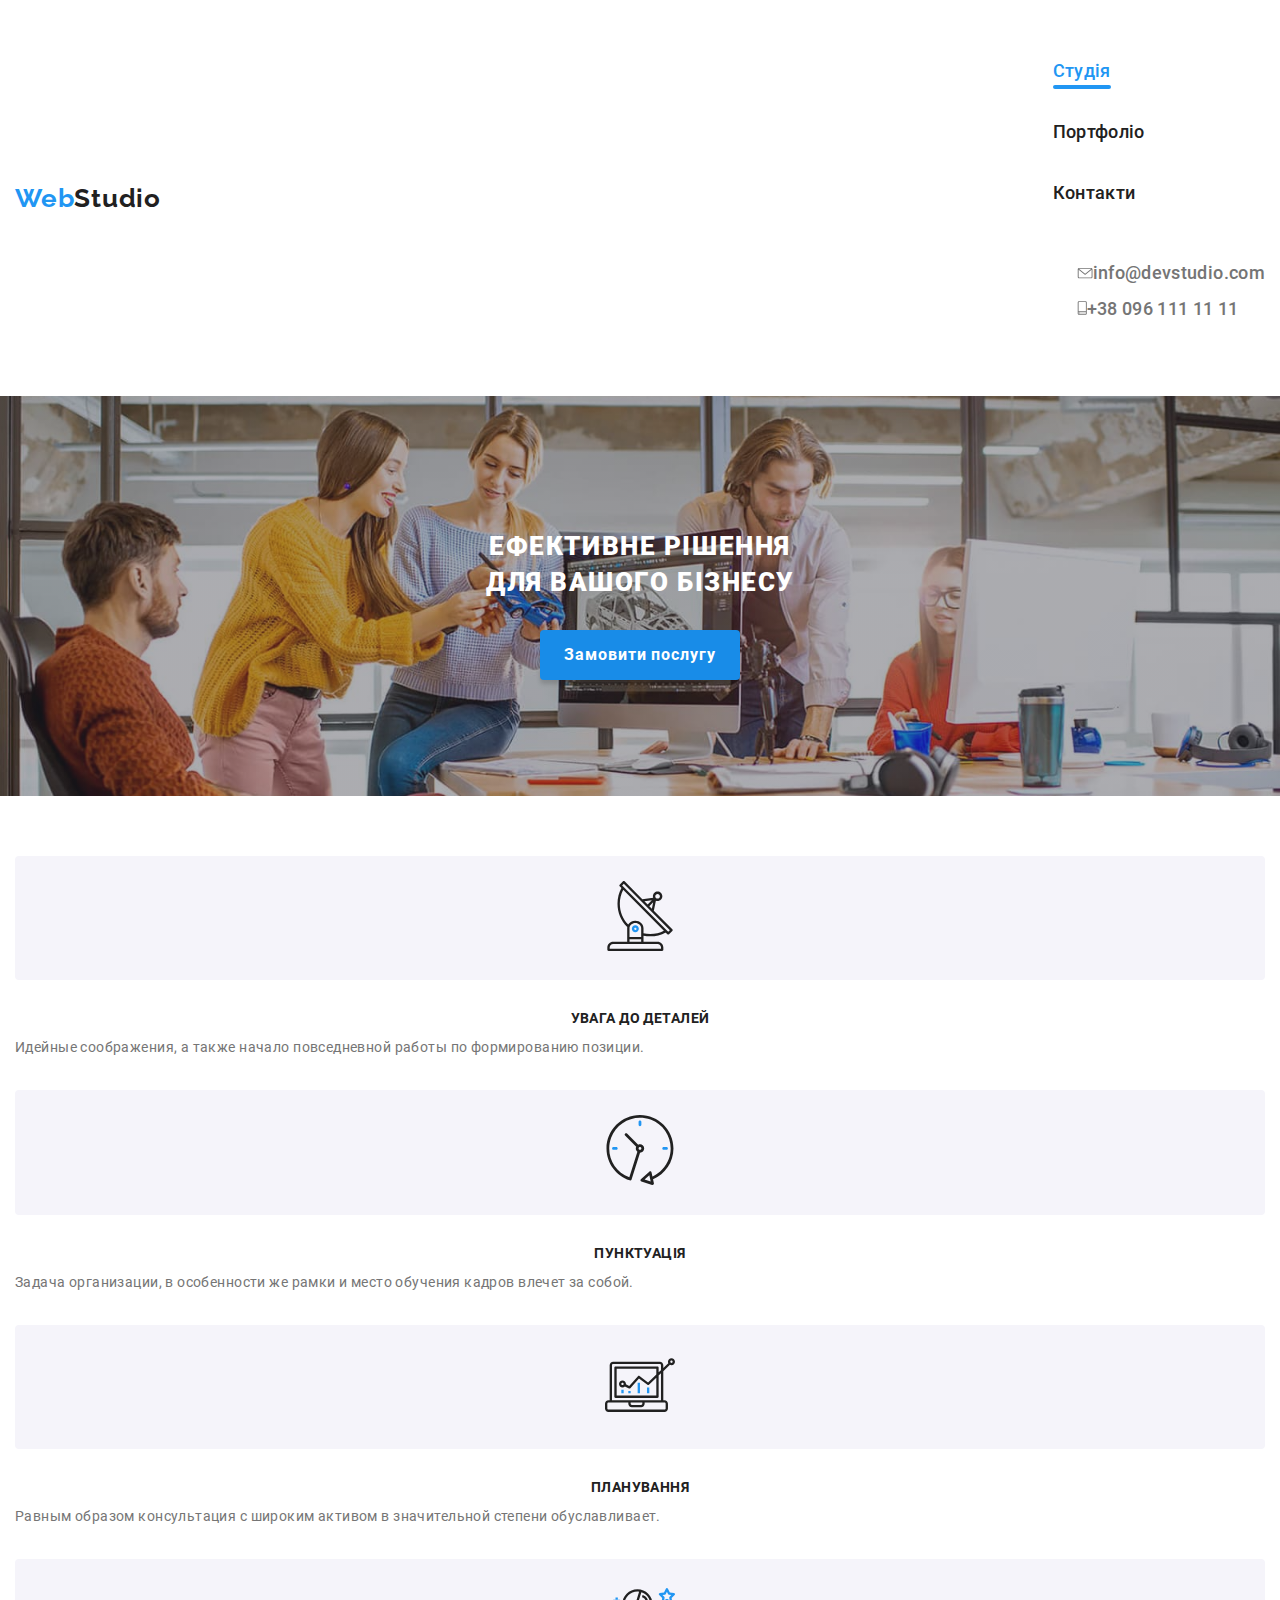
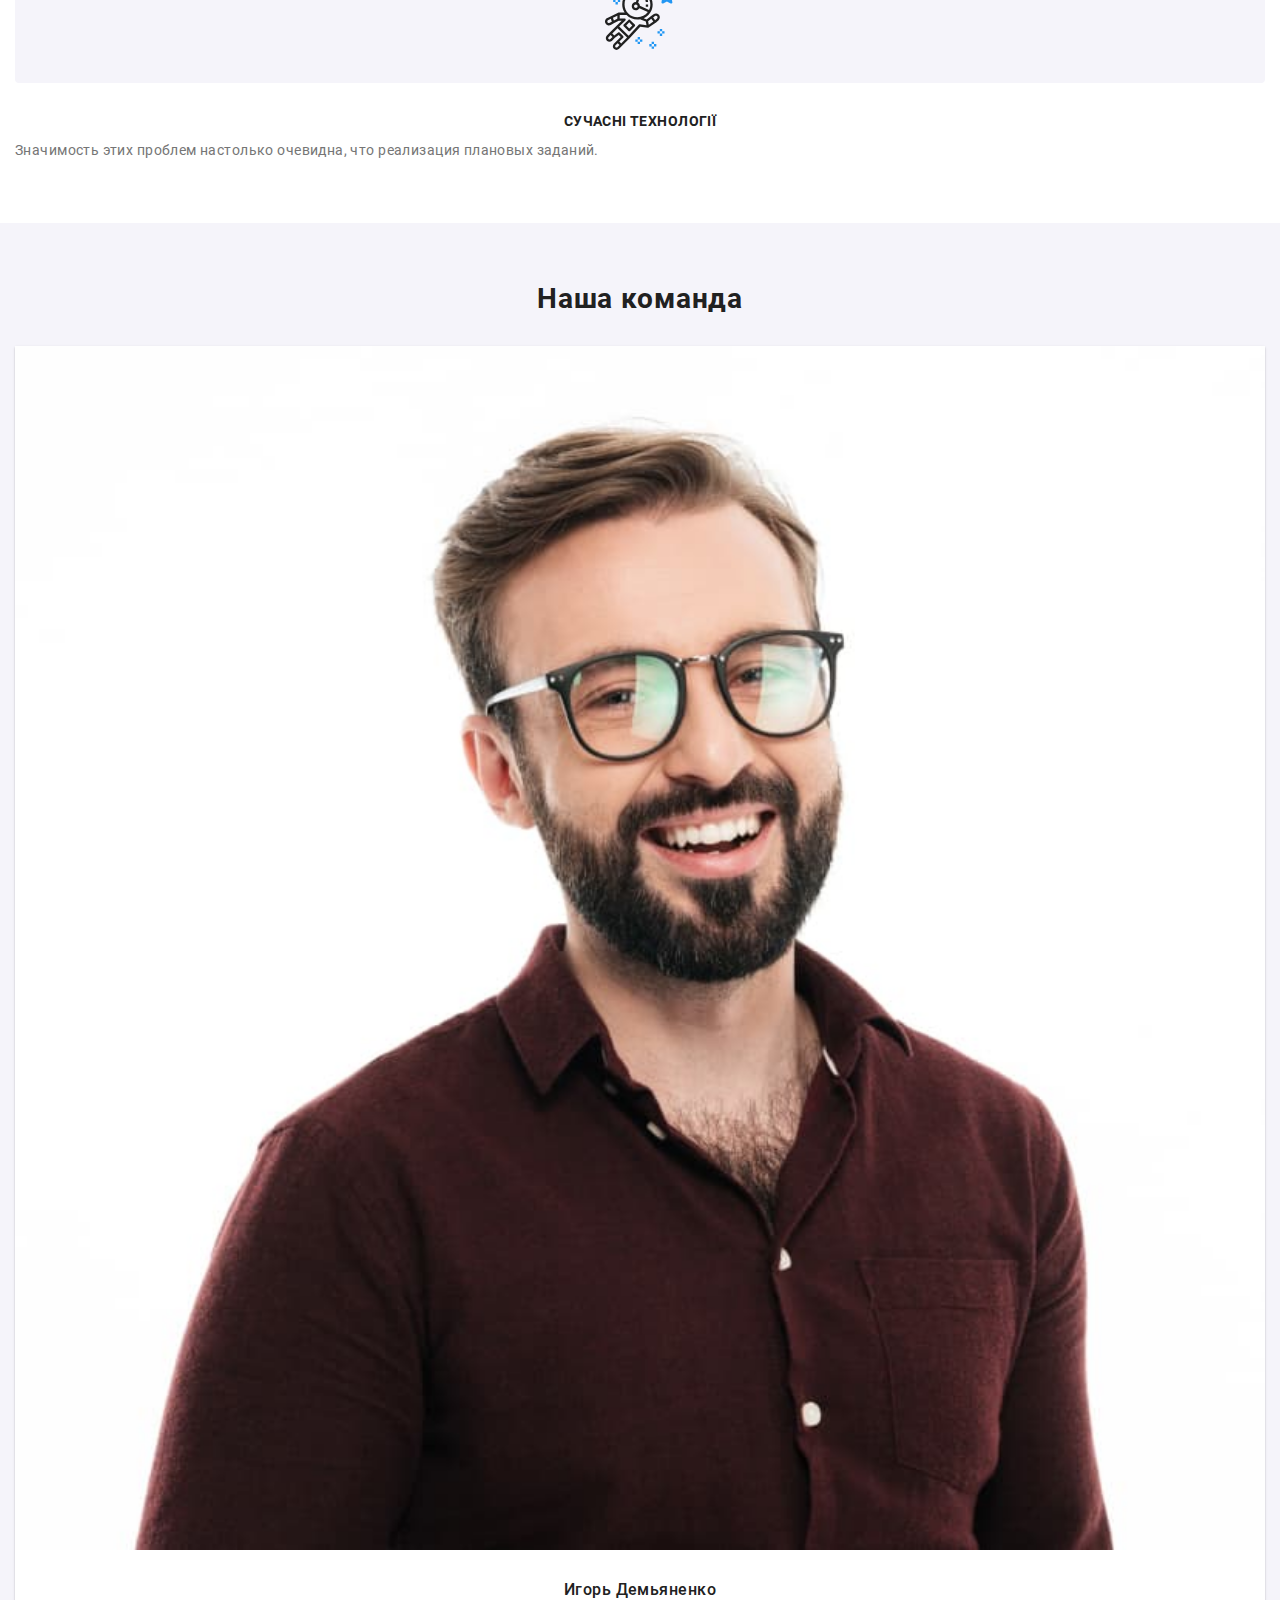
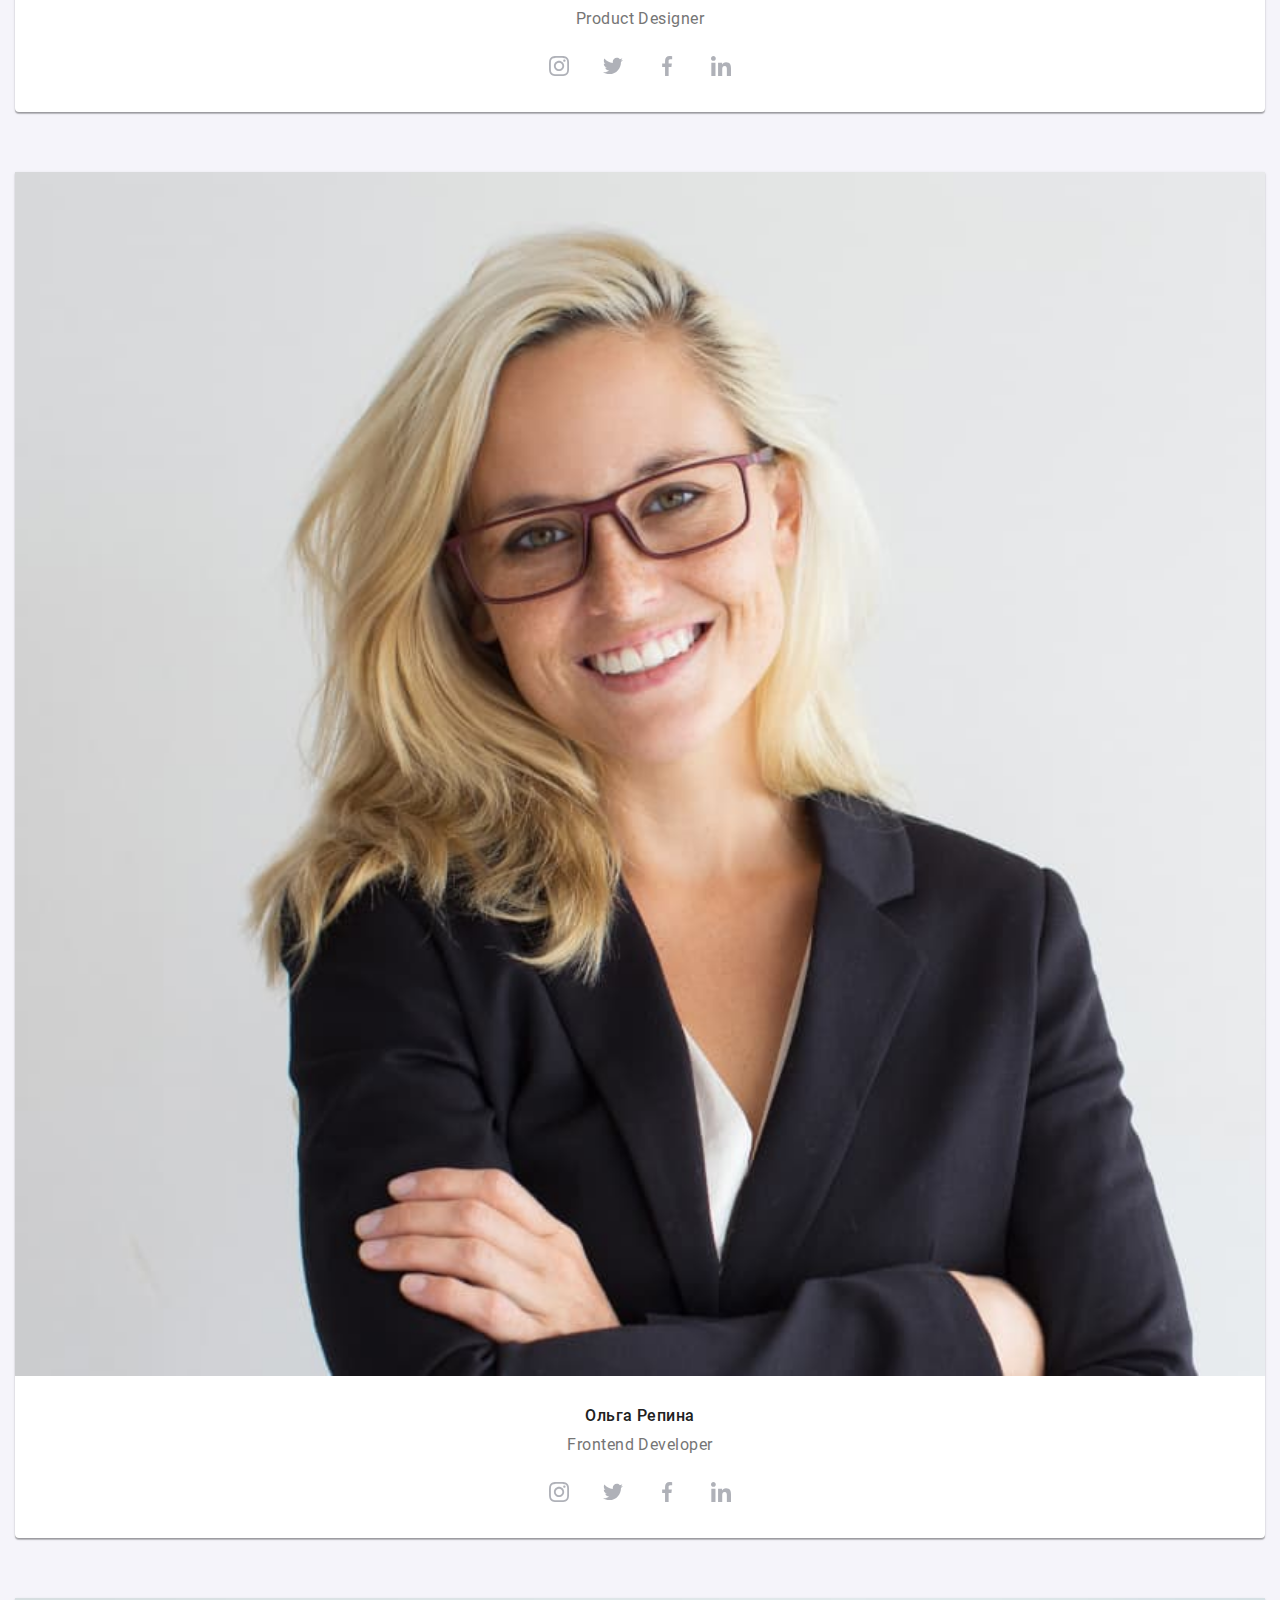
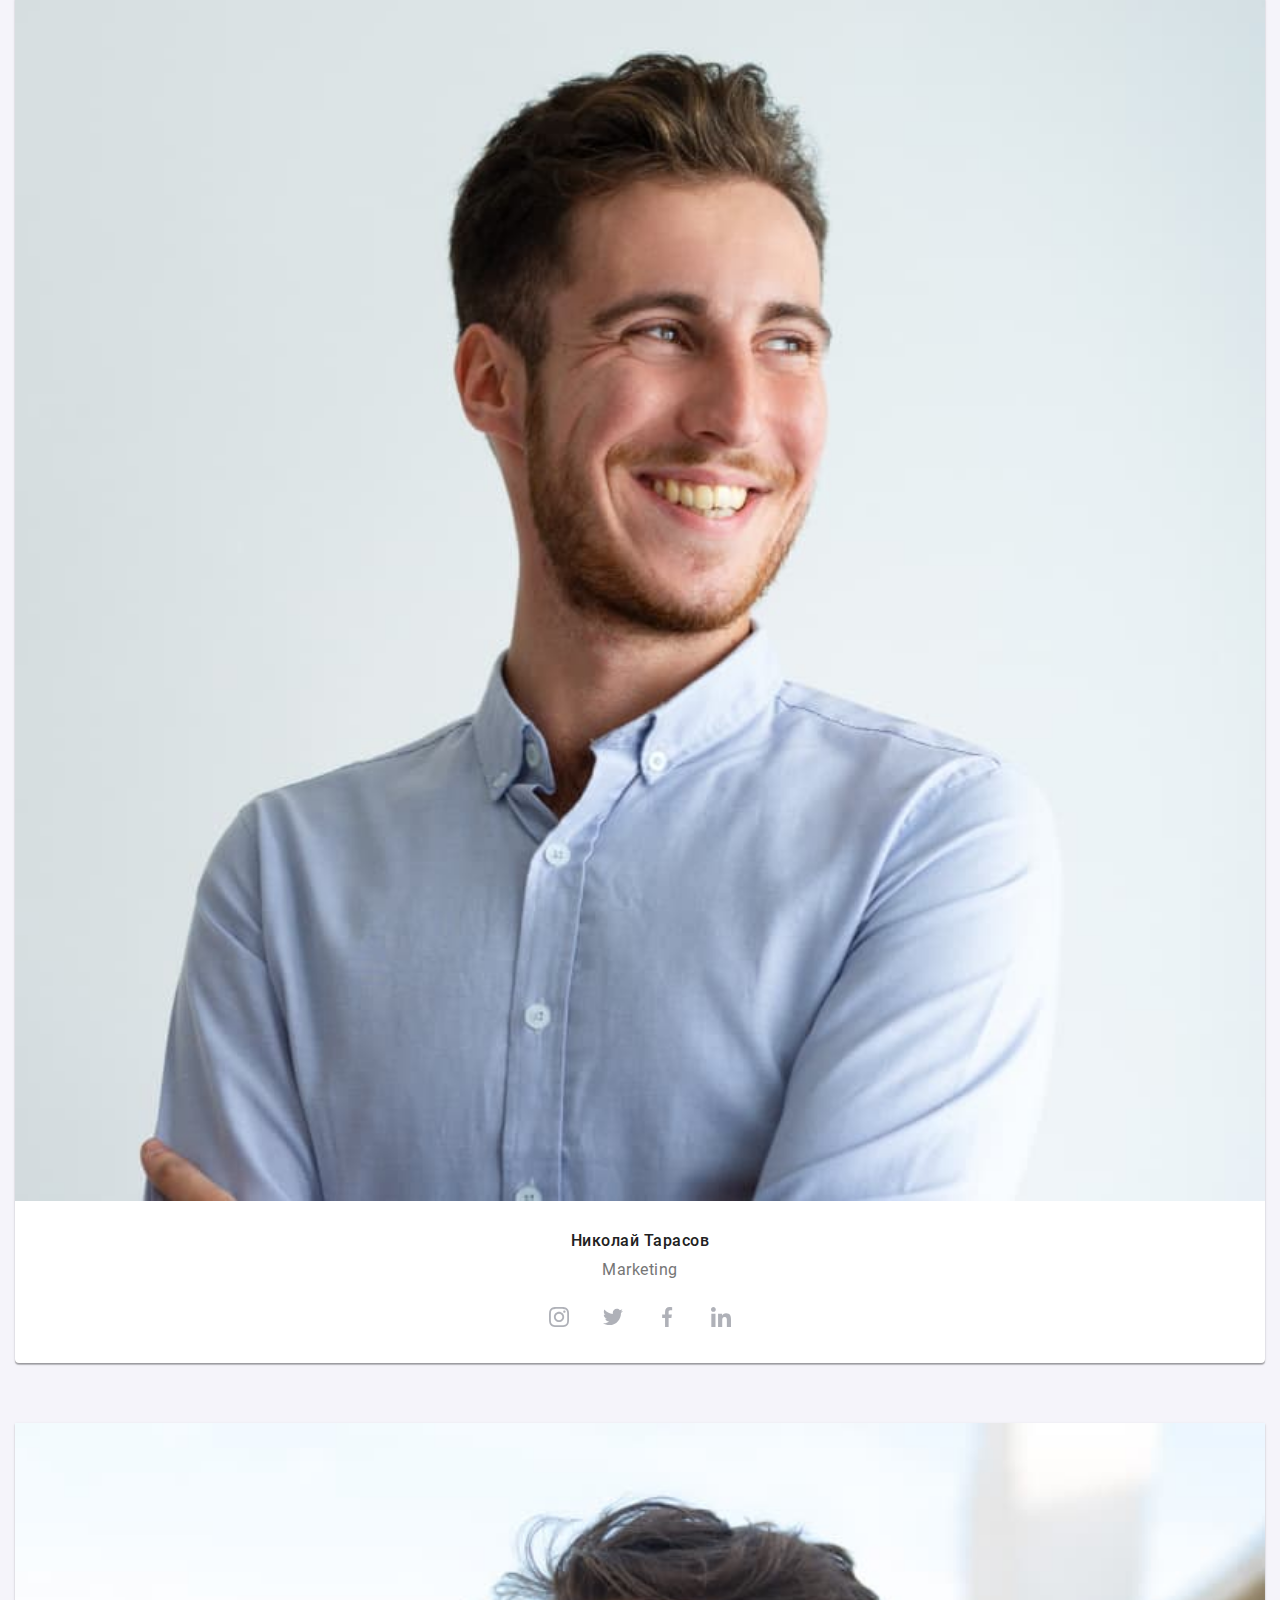
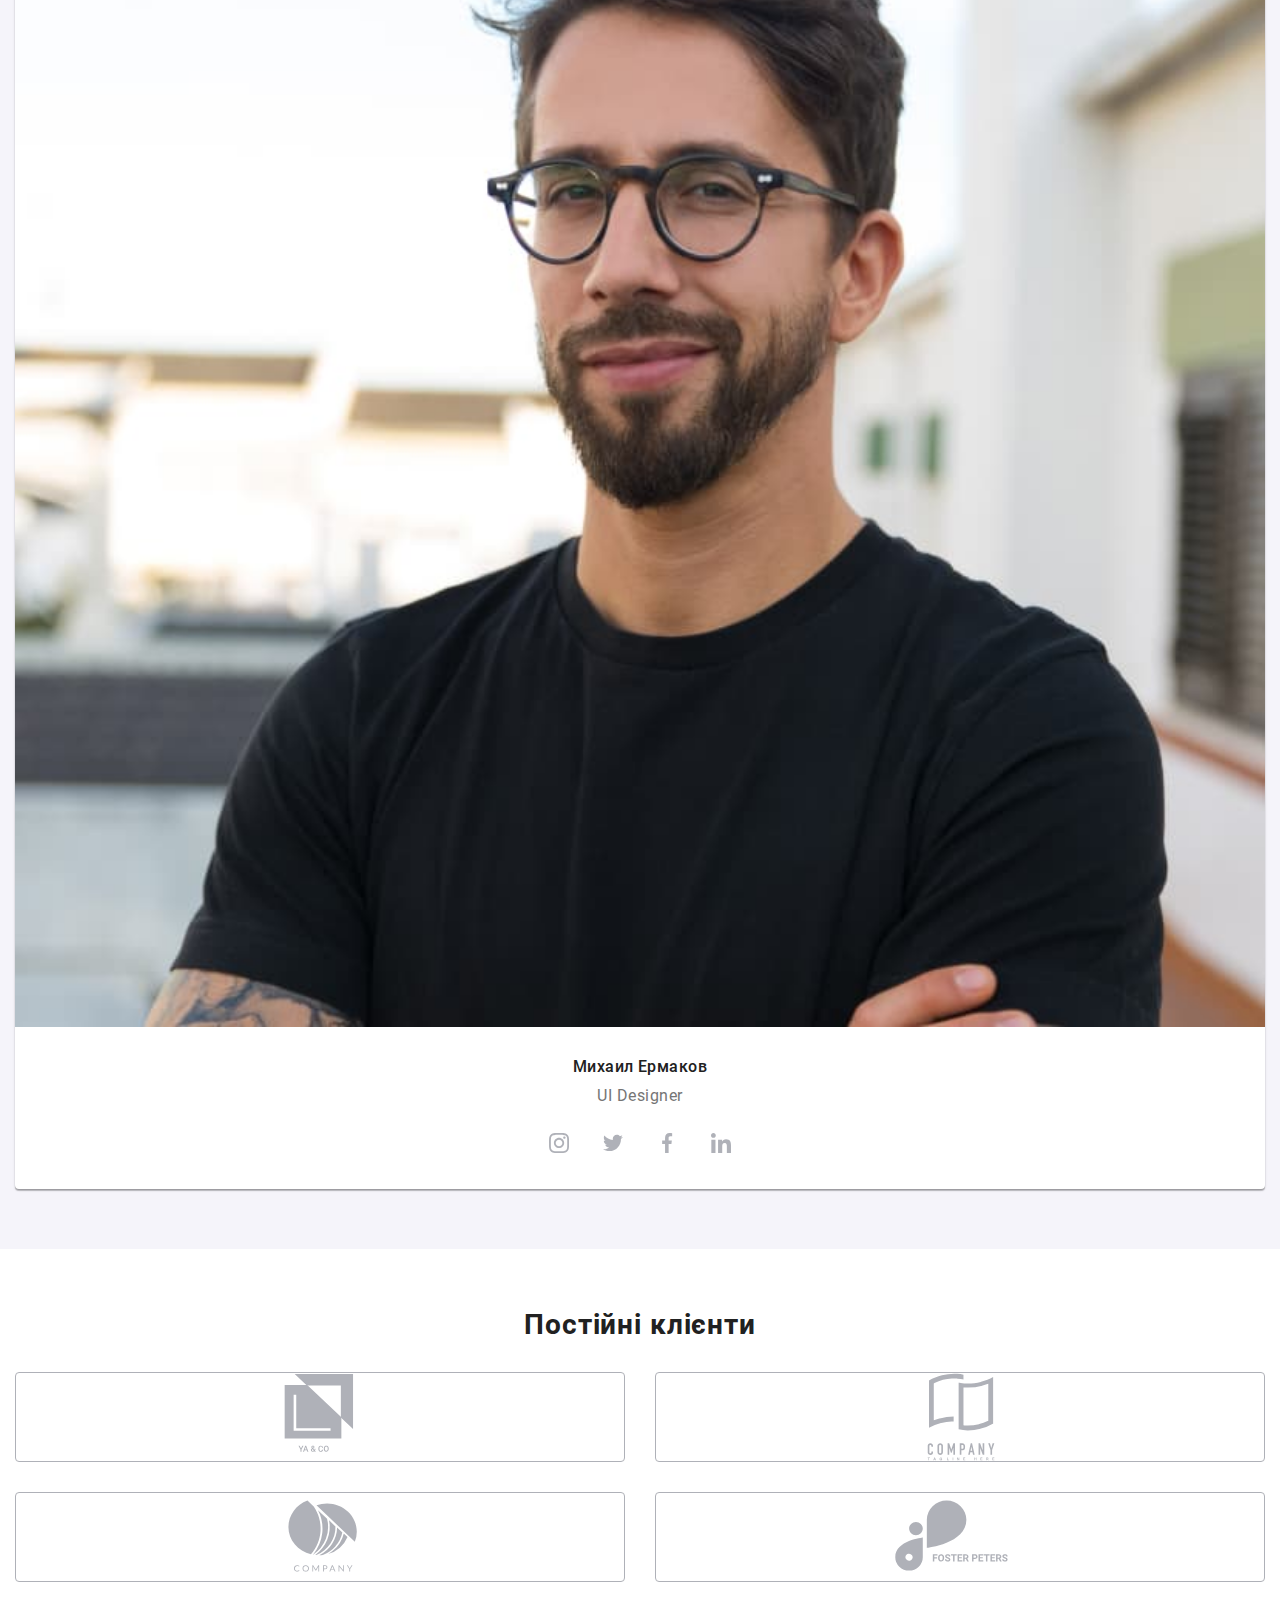
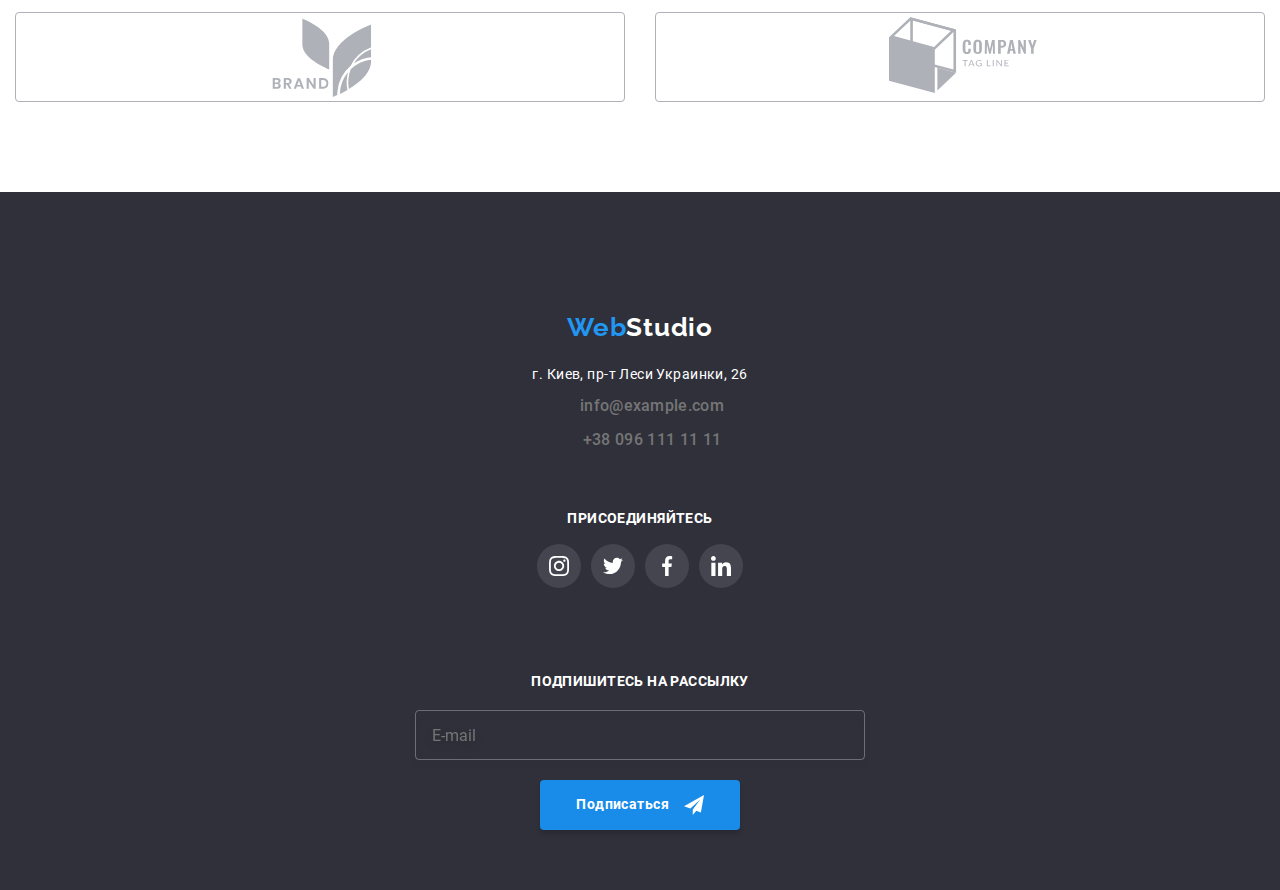
==== index.html @ bfbedae5 "ver. 0.1" ====
<!DOCTYPE html>
<html lang="en">
<head>
    <meta charset="UTF-8">
    <meta name="viewport" content="width=device-width, initial-scale=1.0">
    <title>Webstudio</title>
    <link rel="stylesheet" href="./css/main.min.css">
</head> 
<body>
    <!-- Header container -->
    <header>
        <div class="container header">
            <a href="./index.html" class="logo"><span class="logo-item">Web</span>Studio</a>
            <div class="menu-container" id="menu-container" data-menu>
                <nav>
                    <ul class="site-nav">
                        <li>
                            <a class="link current" href="">Студія</a>
                        </li>
                        <li>
                            <a class="link" href="./portfolio.html">Портфоліо</a>
                        </li>
                        <li>
                            <a class="link" href="">Контакти</a>
                        </li>
                    </ul>
            </nav>
            <address>
                    <ul class="contacts-list">
                        <li>
                            <a class="contacts-item"  href="mailto:info@devstudio.com">
                                <svg class="icon envelope">
                                    <use href="./img/symbol-defs.svg#envelope"></use>
                                </svg>info@devstudio.com</a>
                        </li>
                        <li>
                            <a class="contacts-item"  href="tel:380961111111">
                                <svg class="icon smartphone">
                                    <use href="./img/symbol-defs.svg#smartphone"></use>
                                </svg>+38 096 111 11 11</a>
                        </li>
                    </ul>
            </address>
            </div>
            <button type="button" class="menu-button is-open" aria-expanded="true" data-menu-button>
                <svg class="icons-mob" width="40" height="40" aria-label="Меню моб.версії">
                    <use class="icon-cross" href="./img/symbol-defs.svg#close_mob"></use>
                    <use class="icon-menu" href="./img/symbol-defs.svg#menu_mob"></use>
                </svg>
            </button>
        </div>
    </header>
    <!-- Main container -->
    <main>
        <!-- Bussines -->
        <section class="hero">
            <div class="container">
                    <h1 class="hero-title">ЕФЕКТИВНЕ РІШЕННЯ ДЛЯ ВАШОГО БІЗНЕСУ</h1>
                    <button class="button" type="button" data-modal-open>Замовити послугу</button>
            </div>
           <!-- Modal window -->
            <div class="backdrop is-hidden" data-modal>
                <div class="modal">
                    <button class="modal-btn" type="button" data-modal-close>
                        <svg class="svg-btn">
                            <use href="./img/symbol-defs.svg#closebtn"></use>
                        </svg>   
                    </button>
                    <form class="form-modal" action="">
                        <p class="h1-name">Оставьте свои данные, мы вам перезвоним</p>
                        <label class="modal-label">
                            <p class="name-label">Ім'я</p>
                            <input  class="input-modal" type="text" name="name">
                            <div class="icon-input">
                                <svg class="iconmodal">
                                  <use href="./img/symbol-defs.svg#modal-person"></use>
                                </svg>
                            </div>
                        </label>
                        <label class="modal-label">
                            <span class="name-label">Телефон</span>
                            <input  class="input-modal" type="tel" name="telephone">
                            <div class="icon-input">
                                <svg class="iconmodal">
                                  <use href="./img/symbol-defs.svg#modal-phone"></use>
                                </svg>
                            </div>
                        </label>
                        <label class="modal-label">
                            <span class="name-label">Поштова скринька</span>
                            <input  class="input-modal" type="email" name="mail">
                            <div class="icon-input">
                                <svg class="iconmodal">
                                  <use href="./img/symbol-defs.svg#modal-email"></use>
                                </svg>
                            </div>
                        </label>
                        <label class="modal-label">
                            <span class="name-label">Коментарі</span>
                            <textarea class="input-modal area"  name="textarea" cols="30" rows="10" placeholder="Введіть текст"></textarea>
                        </label>
                        <label class="label-checkbox"> 
                            <input type="checkbox" name="checkbox" class="checkbox">
                            <p class="checkbox-text">Соглашаюсь с рассылкой и принимаю
                            <a class="checkbox-text-terms" href="#">Условия договора</a></p>
                        </label>
                        <button class="button" type="submit">Отправить</button>
                    </form>
                </div>
            </div>
        </section>
        <section>
            <div class="container">
                <h2 class="main-title" hidden>Переваги</h2>
                <ul class="benefits-list">
                    <li class="benefits-item">
                        <div class="benefits-logo"><svg class="benefits-icons">
                            <use href="./img/symbol-defs.svg#antenna"></use>
                        </svg>
                        </div>
                        <h3 class="benefits">Увага до деталей</h3>
                        <p>Идейные соображения, а также начало повседневной работы по формированию позиции.</p>
                    </li>
                    <li class="benefits-item">
                        <div class="benefits-logo"><svg class="benefits-icons">
                            <use href="./img/symbol-defs.svg#clock"></use>
                        </svg>
                        </div>
                        <h3 class="benefits">Пунктуація</h3>
                        <p>Задача организации, в особенности же рамки и место обучения кадров влечет за собой.</p>
                    </li>
                    <li class="benefits-item">
                        <div class="benefits-logo"><svg class="benefits-icons">
                            <use href="./img/symbol-defs.svg#diagram"></use>
                        </svg>
                        </div>
                        <h3 class="benefits">Планування</h3>
                        <p>Равным образом консультация с широким активом в значительной степени обуславливает.</p>
                    </li>
                    <li class="benefits-item">
                        <div class="benefits-logo"><svg class="benefits-icons">
                            <use href="./img/symbol-defs.svg#astronaut"></use>
                        </svg>
                        </div>
                        <h3 class="benefits">Сучасні технології</h3>
                        <p>Значимость этих проблем настолько очевидна, что реализация плановых заданий.</p>
                    </li>
                </ul>
            </div>
        </section>

        <!-- to do list -->
        <!-- <section>
            <div class="container">
                <h2 class="main-title">Чим ми Займаємося</h2>
                <ul class="products-list">
                    <li class="products">
                        <div class="products-position">
                            <img src="./img/laptopap.jpg" width="370" alt="">
                            <h3 class="name">Десктопні додатки</h3>    
                        </div>
                    </li>
                    <li class="products">
                        <div class="products-position">
                            <img src="./img/mobileap.jpg" width="370" alt="">
                            <h3 class="name">Мобільні додатки</h3>    
                        </div>
                    </li>
                    <li class="products">
                        <div class="products-position">
                            <img src="./img/design.jpg" width="370" alt="">
                            <h3 class="name">Дизайнерські рішення</h3>    
                        </div>
                    </li>
                </ul>   
            </div>
        </section> -->

        <!-- Our team -->
        <section class="section-team">
            <div class="container">
                <h2 class="main-title">Наша команда</h2>
                <ul class="team-list">
                    <li class="teammates">
                        <img src="./img/team/idem.jpg" width="" alt="">
                        <p>Игорь Демьяненко</p>
                        <p class="text">Product Designer</p>
                        <ul class="social-list">
                            <li class="icons">
                                <a href="https://www.instagram.com/" class="icons-link" aria-label="Instagram">
                                <svg class="social-icons"><use href="./img/symbol-defs.svg#instagram"></use></svg>
                                </a>
                            </li>
                            <li class="icons">
                                <a href="https://twitter.com/" class="icons-link" aria-label="twitter">
                                <svg class="social-icons"><use href="./img/symbol-defs.svg#twitter"></use></svg>
                                </a>
                            </li>
                            <li class="icons">
                                <a href="https://www.facebook.com/" class="icons-link" arial-label="facebook">
                                <svg class="social-icons"><use href="./img/symbol-defs.svg#facebook"></use></svg>
                                </a>
                            </li>
                            <li class="icons">
                                <a href="https://www.linkedin.com/" class="icons-link" arial-label="linkedin">
                                    <svg class="social-icons"><use href="./img/symbol-defs.svg#linkedin"></use></svg>
                                </a>
                            </li>
                        </ul>
                    </li>
                    <li class="teammates">
                        <img src="./img/team/оr.jpg" width="" alt="">
                        <p>Ольга Репина</p>
                        <p class="text">Frontend Developer</p>
                        <ul class="social-list">
                            <li class="icons">
                                <a href="https://www.instagram.com/" class="icons-link" aria-label="Instagram">
                                <svg class="social-icons"><use href="./img/symbol-defs.svg#instagram"></use></svg>
                                </a>
                            </li>
                            <li class="icons">
                                <a href="https://twitter.com/" class="icons-link" aria-label="twitter">
                                <svg class="social-icons"><use href="./img/symbol-defs.svg#twitter"></use></svg>
                                </a>
                            </li>
                            <li class="icons">
                                <a href="https://www.facebook.com/" class="icons-link" arial-label="facebook">
                                <svg class="social-icons"><use href="./img/symbol-defs.svg#facebook"></use></svg>
                                </a>
                            </li>
                            <li class="icons">
                                <a href="https://www.linkedin.com/" class="icons-link" arial-label="linkedin">
                                    <svg class="social-icons"><use href="./img/symbol-defs.svg#linkedin"></use></svg>
                                </a>
                            </li>
                        </ul>
                    </li>
                    <li class="teammates">
                        <img src="./img/team/nt.jpg" width="" alt="">
                        <p>Николай Тарасов</p>
                        <p class="text">Marketing</p>
                        <ul class="social-list">
                            <li class="icons">
                                <a href="https://www.instagram.com/" class="icons-link" aria-label="Instagram">
                                <svg class="social-icons"><use href="./img/symbol-defs.svg#instagram"></use></svg>
                                </a>
                            </li>
                            <li class="icons">
                                <a href="https://twitter.com/" class="icons-link" aria-label="twitter">
                                <svg class="social-icons"><use href="./img/symbol-defs.svg#twitter"></use></svg>
                                </a>
                            </li>
                            <li class="icons">
                                <a href="https://www.facebook.com/" class="icons-link" arial-label="facebook">
                                <svg class="social-icons"><use href="./img/symbol-defs.svg#facebook"></use></svg>
                                </a>
                            </li>
                            <li class="icons">
                                <a href="https://www.linkedin.com/" class="icons-link" arial-label="linkedin">
                                    <svg class="social-icons"><use href="./img/symbol-defs.svg#linkedin"></use></svg>
                                </a>
                            </li>
                        </ul>
                    </li>
                    <li class="teammates">
                        <img src="./img/team/me.jpg" width="" alt="">
                        <p>Михаил Ермаков</p>
                        <p class="text">UI Designer</p>
                        <ul class="social-list">
                            <li class="icons">
                                <a href="https://www.instagram.com/" class="icons-link" aria-label="Instagram">
                                <svg class="social-icons"><use href="./img/symbol-defs.svg#instagram"></use></svg>
                                </a>
                            </li>
                            <li class="icons">
                                <a href="https://twitter.com/" class="icons-link" aria-label="twitter">
                                <svg class="social-icons"><use href="./img/symbol-defs.svg#twitter"></use></svg>
                                </a>
                            </li>
                            <li class="icons">
                                <a href="https://www.facebook.com/" class="icons-link" arial-label="facebook">
                                <svg class="social-icons"><use href="./img/symbol-defs.svg#facebook"></use></svg>
                                </a>
                            </li>
                            <li class="icons">
                                <a href="https://www.linkedin.com/" class="icons-link" arial-label="linkedin">
                                    <svg class="social-icons"><use href="./img/symbol-defs.svg#linkedin"></use></svg>
                                </a>
                            </li>
                        </ul>
                    </li>
                </ul>
            </div>
        </section>

        <!-- Our clients -->
        <section>
            <div class="container">
                <h2 class="main-title">Постійні клієнти</h2>
                <ul class="clients-list">
                    <li class="client"><a class="client-link" href=""><svg>
                        <use href="./img/symbol-defs.svg#client1">
                        </use>
                    </svg></a></li>
                    <li class="client"><a class="client-link" href=""><svg>
                        <use href="./img/symbol-defs.svg#client2">
                        </use>
                    </svg></a></li>
                    <li class="client"><a class="client-link" href=""><svg>
                        <use href="./img/symbol-defs.svg#client3">
                        </use>
                    </svg></a></li>
                    <li class="client"><a class="client-link" href=""><svg>
                        <use href="./img/symbol-defs.svg#client4">
                        </use>
                    </svg></a></li>
                    <li class="client"><a class="client-link" href=""><svg>
                        <use href="./img/symbol-defs.svg#client5">
                        </use>
                    </svg></a></li>
                    <li class="client"><a class="client-link" href=""><svg>
                        <use href="./img/symbol-defs.svg#client6">
                        </use>
                    </svg></a></li>
                </ul>    
            </div>
        </section>
    </main>
    <footer>
        <div class="container footer">
            <div class="address-footer">
                <a href="./index.html" class="logo"><span class="logo-item">Web</span>Studio</a>
                <address class="address-list">
                    <p>г. Киев, пр-т Леси Украинки, 26</p>
                    <a class="contacts-item" href="mailto:info@example.com">info@example.com</a>
                    <a class="contacts-item" href="tel:380961111111">+38 096 111 11 11</a>
                </address>    
            </div>
            <div class="social-container">
                <b>присоединяйтесь</b>
                <ul class="social-list">
                    <li class="icons">
                        <a href="https://www.instagram.com/" class="icons-link" aria-label="Instagram">
                        <svg class="social-icons"><use href="./img/symbol-defs.svg#instagram"></use></svg>
                        </a>
                    </li>
                    <li class="icons">
                        <a href="https://twitter.com/" class="icons-link" aria-label="twitter">
                        <svg class="social-icons"><use href="./img/symbol-defs.svg#twitter"></use></svg>
                        </a>
                    </li>
                    <li class="icons">
                        <a href="https://www.facebook.com/" class="icons-link" arial-label="facebook">
                        <svg class="social-icons"><use href="./img/symbol-defs.svg#facebook"></use></svg>
                        </a>
                    </li>
                    <li class="icons">
                        <a href="https://www.linkedin.com/" class="icons-link" arial-label="linkedin">
                            <svg class="social-icons"><use href="./img/symbol-defs.svg#linkedin"></use></svg>
                        </a>
                    </li>
                </ul>
            </div>
            <div class="shareit">
                <form class="share-form" action="">
                    <label class="label-form" for="email"><b>Подпишитесь на рассылку</b></label>
                    <div class="box-input">
                        <input class="input-form" type="email" name="email" placeholder="E-mail" id="">
                        <button class="button footer" type="button">
                            <p>Подписаться</p> 
                            <svg class="social-icons"><use href="./img/symbol-defs.svg#telegram"></use></svg>
                        </button>   
                    </div>
                </form>
            </div>    
        </div>
    </footer>
    <script src="./js/menu.js"></script>
    <script src="./js/modal.js"></script>
</body>
</html>
---- css/main.min.css ----
@font-face{font-family:"Roboto";font-style:normal;font-weight:400;src:local("Roboto"),local("Roboto-Regular"),url("../fonts/roboto-v20-latin_cyrillic-regular.woff2") format("woff2"),url("../fonts/roboto-v20-latin_cyrillic-regular.woff") format("woff")}@font-face{font-family:"Roboto";font-style:normal;font-weight:500;src:local("Roboto Medium"),local("Roboto-Medium"),url("../fonts/roboto-v20-latin_cyrillic-500.woff2") format("woff2"),url("../fonts/roboto-v20-latin_cyrillic-500.woff") format("woff")}@font-face{font-family:"Roboto";font-style:normal;font-weight:700;src:local("Roboto Bold"),local("Roboto-Bold"),url("../fonts/roboto-v20-latin_cyrillic-700.woff2") format("woff2"),url("../fonts/roboto-v20-latin_cyrillic-700.woff") format("woff")}@font-face{font-family:"Roboto";font-style:normal;font-weight:900;src:local("Roboto Black"),local("Roboto-Black"),url("../fonts/roboto-v20-latin_cyrillic-900.woff2") format("woff2"),url("../fonts/roboto-v20-latin_cyrillic-900.woff") format("woff")}@font-face{font-family:"Raleway";font-style:normal;font-weight:700;src:local(""),url("../fonts/raleway-v17-latin_cyrillic-700.woff2") format("woff2"),url("../fonts/raleway-v17-latin_cyrillic-700.woff") format("woff")}/*! normalize.css v8.0.1 | MIT License | github.com/necolas/normalize.css */html{line-height:1.15;-webkit-text-size-adjust:100%}body{margin:0}main{display:block}h1{font-size:2em;margin:0.67em 0}hr{-webkit-box-sizing:content-box;box-sizing:content-box;height:0;overflow:visible}pre{font-family:monospace, monospace;font-size:1em}a{background-color:transparent}abbr[title]{border-bottom:none;text-decoration:underline;-webkit-text-decoration:underline dotted;text-decoration:underline dotted}b,strong{font-weight:bolder}code,kbd,samp{font-family:monospace, monospace;font-size:1em}small{font-size:80%}sub,sup{font-size:75%;line-height:0;position:relative;vertical-align:baseline}sub{bottom:-0.25em}sup{top:-0.5em}img{border-style:none}button,input,optgroup,select,textarea{font-family:inherit;font-size:100%;line-height:1.15;margin:0}button,input{overflow:visible}button,select{text-transform:none}button,[type="button"],[type="reset"],[type="submit"]{-webkit-appearance:button}button::-moz-focus-inner,[type="button"]::-moz-focus-inner,[type="reset"]::-moz-focus-inner,[type="submit"]::-moz-focus-inner{border-style:none;padding:0}button:-moz-focusring,[type="button"]:-moz-focusring,[type="reset"]:-moz-focusring,[type="submit"]:-moz-focusring{outline:1px dotted ButtonText}fieldset{padding:0.35em 0.75em 0.625em}legend{-webkit-box-sizing:border-box;box-sizing:border-box;color:inherit;display:table;max-width:100%;padding:0;white-space:normal}progress{vertical-align:baseline}textarea{overflow:auto}[type="checkbox"],[type="radio"]{-webkit-box-sizing:border-box;box-sizing:border-box;padding:0}[type="number"]::-webkit-inner-spin-button,[type="number"]::-webkit-outer-spin-button{height:auto}[type="search"]{-webkit-appearance:textfield;outline-offset:-2px}[type="search"]::-webkit-search-decoration{-webkit-appearance:none}::-webkit-file-upload-button{-webkit-appearance:button;font:inherit}details{display:block}summary{display:list-item}template{display:none}[hidden]{display:none}html{-webkit-box-sizing:border-box;box-sizing:border-box}*,*:before,*:after{-webkit-box-sizing:inherit;box-sizing:inherit;margin:0px;padding:0px}body{color:#212121;font-family:'Roboto', sans-serif}a{display:block;text-decoration:none;color:inherit;font-style:normal}b{text-transform:uppercase;font-style:normal;font-weight:bold;font-size:14px;line-height:1.142;letter-spacing:0.03em}li{list-style-type:none}img{display:block;width:100%;height:auto}.container{width:100%;margin-left:auto;margin-right:auto;padding:0 15px}h2{margin-bottom:30px;font-style:normal;font-weight:bold;font-size:28px;line-height:1.178;text-align:center;letter-spacing:0.03em}h3{margin-bottom:10px;font-style:normal;font-weight:bold;font-size:14px;line-height:1.142;text-align:center;letter-spacing:0.03em;text-transform:uppercase}p{font-style:normal;font-weight:normal;font-size:14px;line-height:1.714;letter-spacing:0.03em;color:#757575}.header{display:-webkit-box;display:-ms-flexbox;display:flex;-webkit-box-align:center;-ms-flex-align:center;align-items:center;-webkit-box-pack:justify;-ms-flex-pack:justify;justify-content:space-between;font-weight:500;font-size:14px;line-height:1.142;letter-spacing:0.02em;position:relative}@media screen and (max-width: 767px){.icons-mob{fill:currentColor}.menu-button{outline:none;border:none;background:none}.menu-button:active{color:#2196F3}.menu-button .icon-menu{display:none}.menu-button.is-open .icon-menu{display:block}.menu-button.is-open .icon-cross{display:none}.menu-container{text-align:center;z-index:1;background-color:#ffffff;opacity:0;pointer-events:none;-webkit-transform:translateY(100%);transform:translateY(100%);-webkit-transition:cubic-bezier(0.4, 0, 0.2, 1);transition:cubic-bezier(0.4, 0, 0.2, 1);-webkit-transition-duration:250ms;transition-duration:250ms;position:absolute;bottom:0;left:0;width:100%}.menu-container.is-open{opacity:1;display:block;-webkit-transform:translateY(100%);transform:translateY(100%);-webkit-transition:cubic-bezier(0.4, 0, 0.2, 1);transition:cubic-bezier(0.4, 0, 0.2, 1);-webkit-transition-duration:250ms;transition-duration:250ms;visibility:visible;pointer-events:initial}}@media screen and (min-width: 768px){.container.header button{display:none}}.logo{font-family:'Raleway', sans-serif;color:#212121;font-weight:bold;font-size:26px;line-height:1.192;letter-spacing:0.03em;text-decoration:none;margin:16px 0px}.logo .logo-item{color:#2196F3}.address-footer .logo{padding-top:60px;color:#fff;font-weight:700;text-transform:none;margin-bottom:20px;margin-top:0px}.menu-container{padding:60px 0px;font-style:normal;font-weight:500;font-size:18px;line-height:1.166;letter-spacing:0.02em}.site-nav{margin-bottom:60px}.site-nav li:not(:last-child){margin-bottom:40px}.site-nav li{position:relative;-webkit-transition:cubic-bezier(0.4, 0, 0.2, 1);transition:cubic-bezier(0.4, 0, 0.2, 1);-webkit-transition-duration:250ms;transition-duration:250ms}.link{position:relative;display:inline}.link:hover,.link:focus{color:#2196F3}.link.current{color:#2196F3}.link:active{color:#757575}.link.current::after{position:absolute;content:'';display:block;bottom:-8px;left:0;width:100%;height:4px;background-color:#2196F3;border-radius:2px}.contacts-item:hover,.contacts-item:focus{color:#2196F3}.contacts-item:active{color:#757575}.envelope{width:16px;height:12px}.smartphone{width:10px;height:15px}.icon{fill:currentColor}.contacts-item{font-weight:500;line-height:1.14;letter-spacing:0.02em;color:#757575;margin-left:24px;-webkit-transition:cubic-bezier(0.4, 0, 0.2, 1);transition:cubic-bezier(0.4, 0, 0.2, 1);-webkit-transition-duration:250ms;transition-duration:250ms;margin-bottom:16px}section{padding-top:60px;padding-bottom:60px}section.hero{padding:0px}.benefits-list{text-align:center}.benefits-item{margin-bottom:30px}.benefits-item:last-child{margin-bottom:0px}.benefits-item p{text-align:left}.benefits-logo{width:100%;height:auto;padding:25px 0px;margin-bottom:30px;background:#F5F4FA;border-radius:4px}.benefits-icons{width:70px;height:70px}.section-team{padding:60px 0px;background:#F5F4FA}.teammates{width:100%;height:auto;margin-bottom:60px;background:#fff;-webkit-box-shadow:0px 1px 3px rgba(0,0,0,0.12),0px 1px 1px rgba(0,0,0,0.14),0px 2px 1px rgba(0,0,0,0.2);box-shadow:0px 1px 3px rgba(0,0,0,0.12),0px 1px 1px rgba(0,0,0,0.14),0px 2px 1px rgba(0,0,0,0.2);border-radius:0px 0px 4px 4px}.teammates:last-child{margin-bottom:0px}.teammates p{margin-top:30px;margin-bottom:10px;font-style:normal;font-weight:500;font-size:16px;line-height:1.187;text-align:center;letter-spacing:0.03em;color:#212121}.teammates p.text{margin:0px;color:#757575;font-weight:normal}.clients-list{display:-webkit-box;display:-ms-flexbox;display:flex;-ms-flex-wrap:wrap;flex-wrap:wrap;list-style-type:none;-webkit-box-pack:justify;-ms-flex-pack:justify;justify-content:space-between}.clients-list .client{width:calc((100% - 30px) / 2);height:90px;margin-bottom:30px}.client-link{display:-webkit-box;display:-ms-flexbox;display:flex;-webkit-box-pack:center;-ms-flex-pack:center;justify-content:center;-webkit-box-align:center;-ms-flex-align:center;align-items:center;width:100%;height:90px;overflow:hidden;fill:#AFB1B8;border:1px solid #AFB1B8;border-radius:4px;outline:none;-webkit-transition:color 250ms cubic-bezier(0.4, 0, 0.2, 1),border-color 250ms cubic-bezier(0.4, 0, 0.2, 1);transition:color 250ms cubic-bezier(0.4, 0, 0.2, 1),border-color 250ms cubic-bezier(0.4, 0, 0.2, 1)}.client-link:hover,.client-link:focus{fill:#2196F3;border-color:#2196F3}.client-link:active{fill:#757575;border-color:#757575}.hero{display:-webkit-box;display:-ms-flexbox;display:flex;-webkit-box-align:center;-ms-flex-align:center;align-items:center;max-width:1600px;height:400px;text-align:center;margin-left:auto;margin-right:auto;background-position:center;background-image:-webkit-gradient(linear, left top, right top, from(rgba(47,48,58,0.4)), to(rgba(47,48,58,0.4))),url(../img/headerimg.jpg);background-image:linear-gradient(to right, rgba(47,48,58,0.4), rgba(47,48,58,0.4)),url(../img/headerimg.jpg);background-size:cover;background-color:rgba(47,48,58,0.4)}h1{font-weight:900;font-size:26px;line-height:1.363;text-align:center;letter-spacing:0.06em;text-transform:uppercase;color:#fff;width:360px;margin-left:auto;margin-right:auto;margin-bottom:30px}.button{width:200px;height:50px;background:#188CE8;-webkit-box-shadow:0px 4px 4px rgba(0,0,0,0.15);box-shadow:0px 4px 4px rgba(0,0,0,0.15);border-radius:4px;border:inherit;outline:none;font-weight:bold;font-size:16px;line-height:1.875;text-align:center;letter-spacing:0.06em;color:#fff}.button:hover,.button:focus{color:#212121;background-color:#2196F3;-webkit-box-shadow:0px 3px 1px rgba(0,0,0,0.1),0px 1px 2px rgba(0,0,0,0.08),0px 2px 2px rgba(0,0,0,0.12);box-shadow:0px 3px 1px rgba(0,0,0,0.1),0px 1px 2px rgba(0,0,0,0.08),0px 2px 2px rgba(0,0,0,0.12)}.button:active{color:#212121;background-color:#AFB1B8}.button.footer{display:-webkit-box;display:-ms-flexbox;display:flex;-webkit-box-align:center;-ms-flex-align:center;align-items:center;-ms-flex-pack:distribute;justify-content:space-around;margin:20px auto 0px auto;text-align:center;padding:10px 29px}.button.footer.social-icons{fill:currentColor}.button.footer p{color:inherit;font-weight:bold}.button-list{color:#212121;display:-webkit-box;display:-ms-flexbox;display:flex;-ms-flex-wrap:wrap;flex-wrap:wrap;margin-bottom:40px;-webkit-box-pack:justify;-ms-flex-pack:justify;justify-content:space-between;-ms-flex-line-pack:distribute;align-content:space-around}.button-list .btn{padding-top:6px;padding-left:22px;padding-right:22px;padding-bottom:6px;color:#212121;background-color:#F5F4FA;border:4px;border-radius:4px;cursor:pointer;-webkit-transition:cubic-bezier(0.4, 0, 0.2, 1);transition:cubic-bezier(0.4, 0, 0.2, 1);-webkit-transition-duration:250ms;transition-duration:250ms;outline:none}.button-list .item:not(:last-child){margin-right:8px;margin-bottom:15px}.btn:hover,.btn:focus{color:#fff;background-color:#2196F3;-webkit-box-shadow:0px 3px 1px rgba(0,0,0,0.1),0px 1px 2px rgba(0,0,0,0.08),0px 2px 2px rgba(0,0,0,0.12);box-shadow:0px 3px 1px rgba(0,0,0,0.1),0px 1px 2px rgba(0,0,0,0.08),0px 2px 2px rgba(0,0,0,0.12)}.btn:active{color:#757575}.backdrop{position:fixed;top:0;left:0;width:100%;height:100%;background:rgba(0,0,0,0.2);border-radius:4px;-webkit-transition:cubic-bezier(0.4, 0, 0.2, 1);transition:cubic-bezier(0.4, 0, 0.2, 1);-webkit-transition-duration:250ms;transition-duration:250ms;z-index:1}.backdrop.is-hidden{opacity:0;pointer-events:none;-webkit-transition:cubic-bezier(0.4, 0, 0.2, 1);transition:cubic-bezier(0.4, 0, 0.2, 1);-webkit-transition-duration:250ms;transition-duration:250ms}.modal{position:absolute;top:50%;left:50%;-webkit-transform:translate(-50%, -50%);transform:translate(-50%, -50%);width:450px;height:609px;background:#FFFFFF;-webkit-box-shadow:0px 1px 3px rgba(0,0,0,0.12),0px 1px 1px rgba(0,0,0,0.14),0px 2px 1px rgba(0,0,0,0.2);box-shadow:0px 1px 3px rgba(0,0,0,0.12),0px 1px 1px rgba(0,0,0,0.14),0px 2px 1px rgba(0,0,0,0.2);border-radius:4px;-webkit-transition:cubic-bezier(0.4, 0, 0.2, 1);transition:cubic-bezier(0.4, 0, 0.2, 1);-webkit-transition-duration:250ms;transition-duration:250ms}.modal-btn{display:-webkit-box;display:-ms-flexbox;display:flex;-webkit-box-pack:center;-ms-flex-pack:center;justify-content:center;-webkit-box-align:center;-ms-flex-align:center;align-items:center;position:absolute;top:8px;right:8px;width:30px;height:30px;border-radius:50%;border:1px solid rgba(0,0,0,0.1);outline:none;background-color:transparent}.modal-btn:hover,.modal-btn:focus{fill:#2196F3}.svg-btn{width:18px;height:18px}.form-modal .h1-name{font-style:normal;font-weight:bold;font-size:20px;line-height:1.15;text-align:center;letter-spacing:0.03em}.form-modal{display:-webkit-box;display:-ms-flexbox;display:flex;-webkit-box-orient:vertical;-webkit-box-direction:normal;-ms-flex-direction:column;flex-direction:column;padding:40px;-webkit-transition:cubic-bezier(0.4, 0, 0.2, 1);transition:cubic-bezier(0.4, 0, 0.2, 1)}.form-modal button{width:200px;-ms-flex-item-align:center;-ms-grid-row-align:center;align-self:center}.modal-label{position:relative;margin-top:10px;color:#757575}.modal-label .name-label{display:-webkit-box;display:-ms-flexbox;display:flex;justify-items:flex-start;margin-bottom:4px;font-style:normal;font-weight:normal;font-size:12px;line-height:14px}.input-modal{width:370px;height:40px;padding-left:42px;border:1px solid rgba(33,33,33,0.2);-webkit-box-sizing:border-box;box-sizing:border-box;border-radius:4px}.input-modal.area{width:370px;height:120px;padding:12px 16px;resize:none}.input-modal:focus+.icon-input{color:#2196F3}.input-modal:focus{border-color:#2196F3;outline:none}.icon-input{position:absolute;display:-webkit-box;display:-ms-flexbox;display:flex;bottom:11px;left:11px}.icon-input,.iconmodal{width:18px;height:18px;fill:currentColor}.form-modal .checkbox-text{font-style:normal;font-weight:normal;font-size:12px;line-height:1.714;color:#757575}.label-checkbox{margin-top:20px;margin-bottom:30px}.checkbox-text-terms{display:inline;color:#2196F3;text-decoration:underline}.checkbox-text::before{content:"";display:inline-block;width:16px;height:16px;margin-right:8px;vertical-align:text-top;border:2px solid #212121;border-radius:2px;background-color:#fff;-webkit-transition:background-color 250ms cubic-bezier(0.4, 0, 0.2, 1),border-color 250ms cubic-bezier(0.4, 0, 0.2, 1);transition:background-color 250ms cubic-bezier(0.4, 0, 0.2, 1),border-color 250ms cubic-bezier(0.4, 0, 0.2, 1)}.checkbox{position:absolute;-webkit-appearance:none;-moz-appearance:none;appearance:none}.checkbox:checked ~ .checkbox-text::before{background-color:#2196F3;background-image:url(../img/SVG/check.svg);background-position:center;background-size:contain;background-repeat:no-repeat;border-color:#2196F3;background-origin:border-box}.social-list{display:-webkit-box;display:-ms-flexbox;display:flex;padding-top:16px;padding-bottom:24px;-webkit-box-pack:center;-ms-flex-pack:center;justify-content:center}.icons:not(:last-child){margin-right:10px}.icons-link{display:-webkit-box;display:-ms-flexbox;display:flex;-webkit-box-pack:center;-ms-flex-pack:center;justify-content:center;-webkit-box-align:center;-ms-flex-align:center;align-items:center;color:#AFB1B8;text-decoration:none;font-style:normal;width:44px;height:44px;background-color:rgba(255,255,255,0.1);border-radius:50%;-webkit-transition:cubic-bezier(0.4, 0, 0.2, 1);transition:cubic-bezier(0.4, 0, 0.2, 1);-webkit-transition-duration:250ms;transition-duration:250ms}.icons-link:hover,.icons-link:focus{color:#fff;background-color:rgba(33,150,243,0.9)}.icons-link:active{color:#fff}.teammates .social-icons{width:20px;height:20px;fill:currentColor}footer{background-color:#2F303A;color:#fff}div.footer{padding-top:60px;padding-bottom:60px;text-align:center}.address-list{margin-bottom:60px}.address-list p{font-style:normal;margin-bottom:10px;color:currentColor}.social-container{margin-bottom:60px}.footer .social-icons{width:20px;height:20px;fill:#fff}.input-form{width:450px;height:50px;border:1px solid rgba(255,255,255,0.3);-webkit-box-sizing:border-box;box-sizing:border-box;-webkit-filter:drop-shadow(0px 4px 4px rgba(0,0,0,0.15));filter:drop-shadow(0px 4px 4px rgba(0,0,0,0.15));border-radius:4px;background:transparent;padding-left:16px;color:currentColor;outline:none;margin-top:20px}@media screen and (max-width: 479px){.input-form{width:100%}}
/*# sourceMappingURL=main.min.css.map */
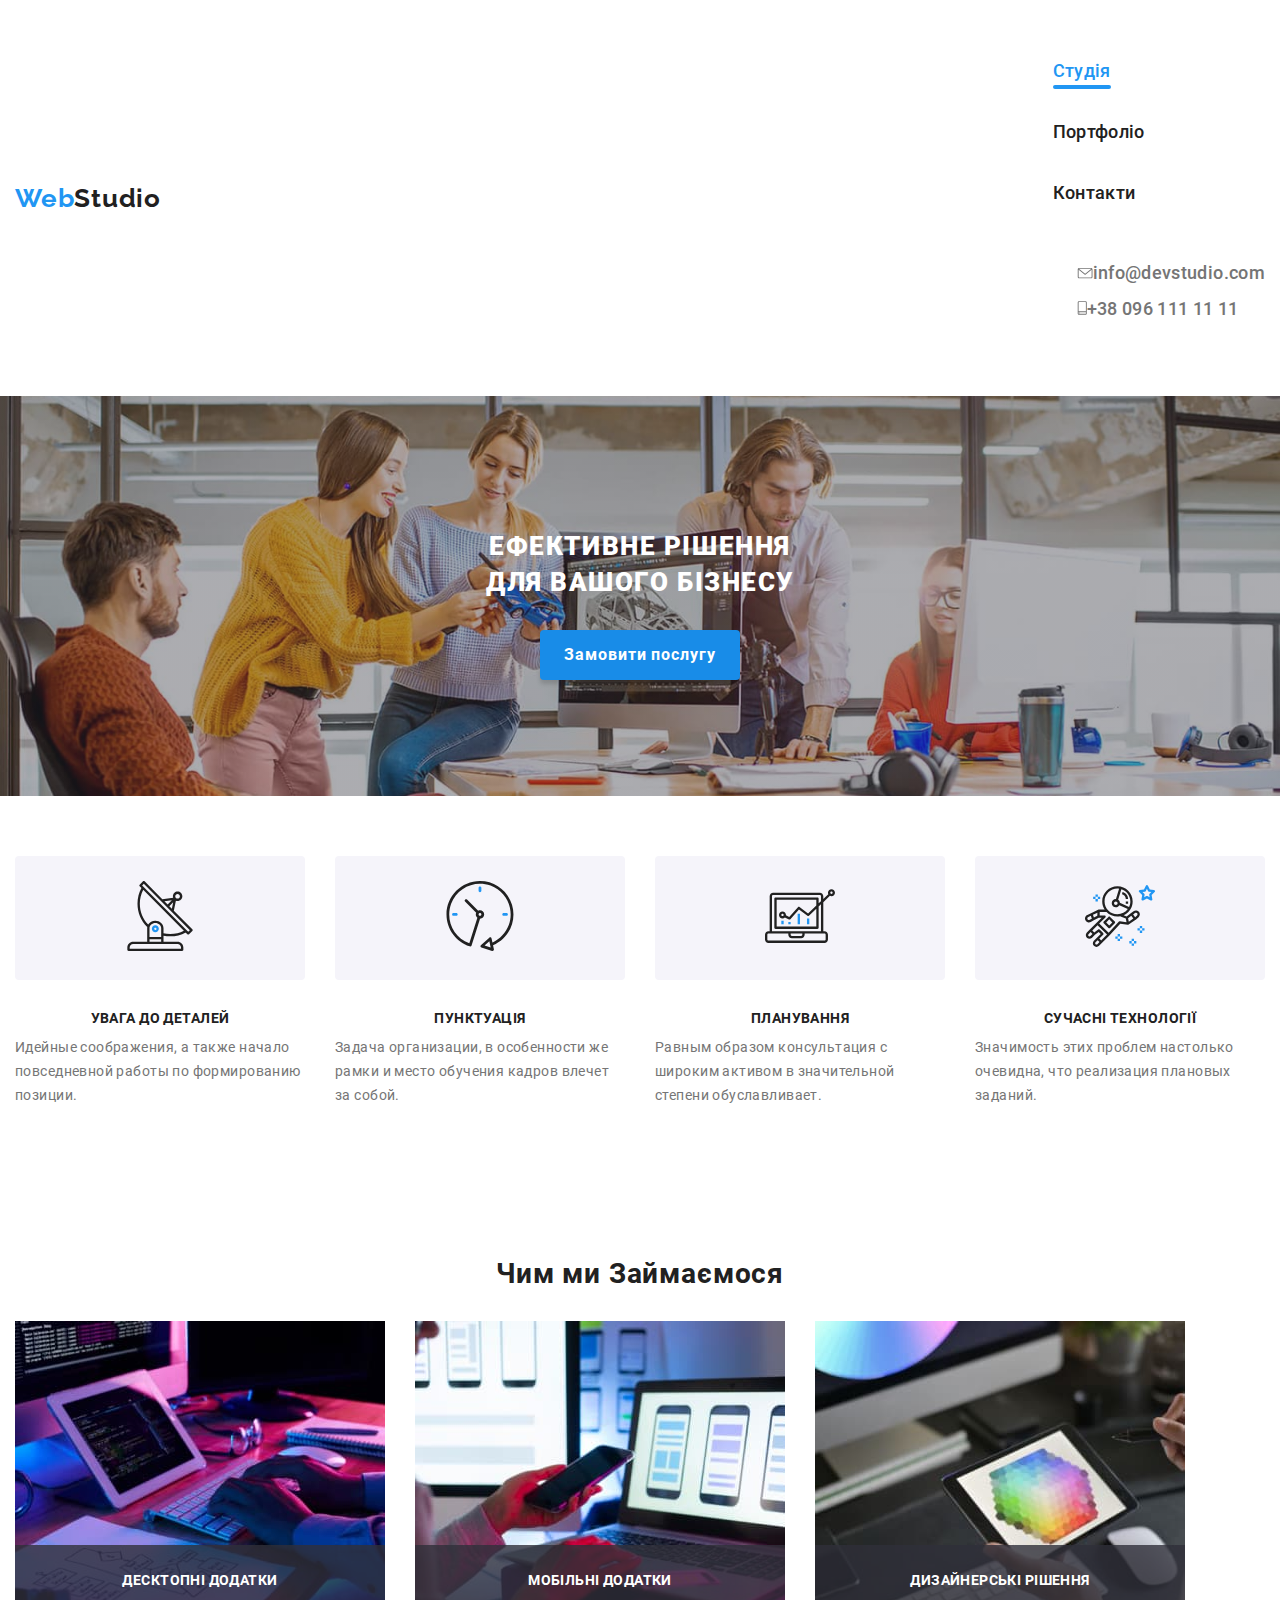
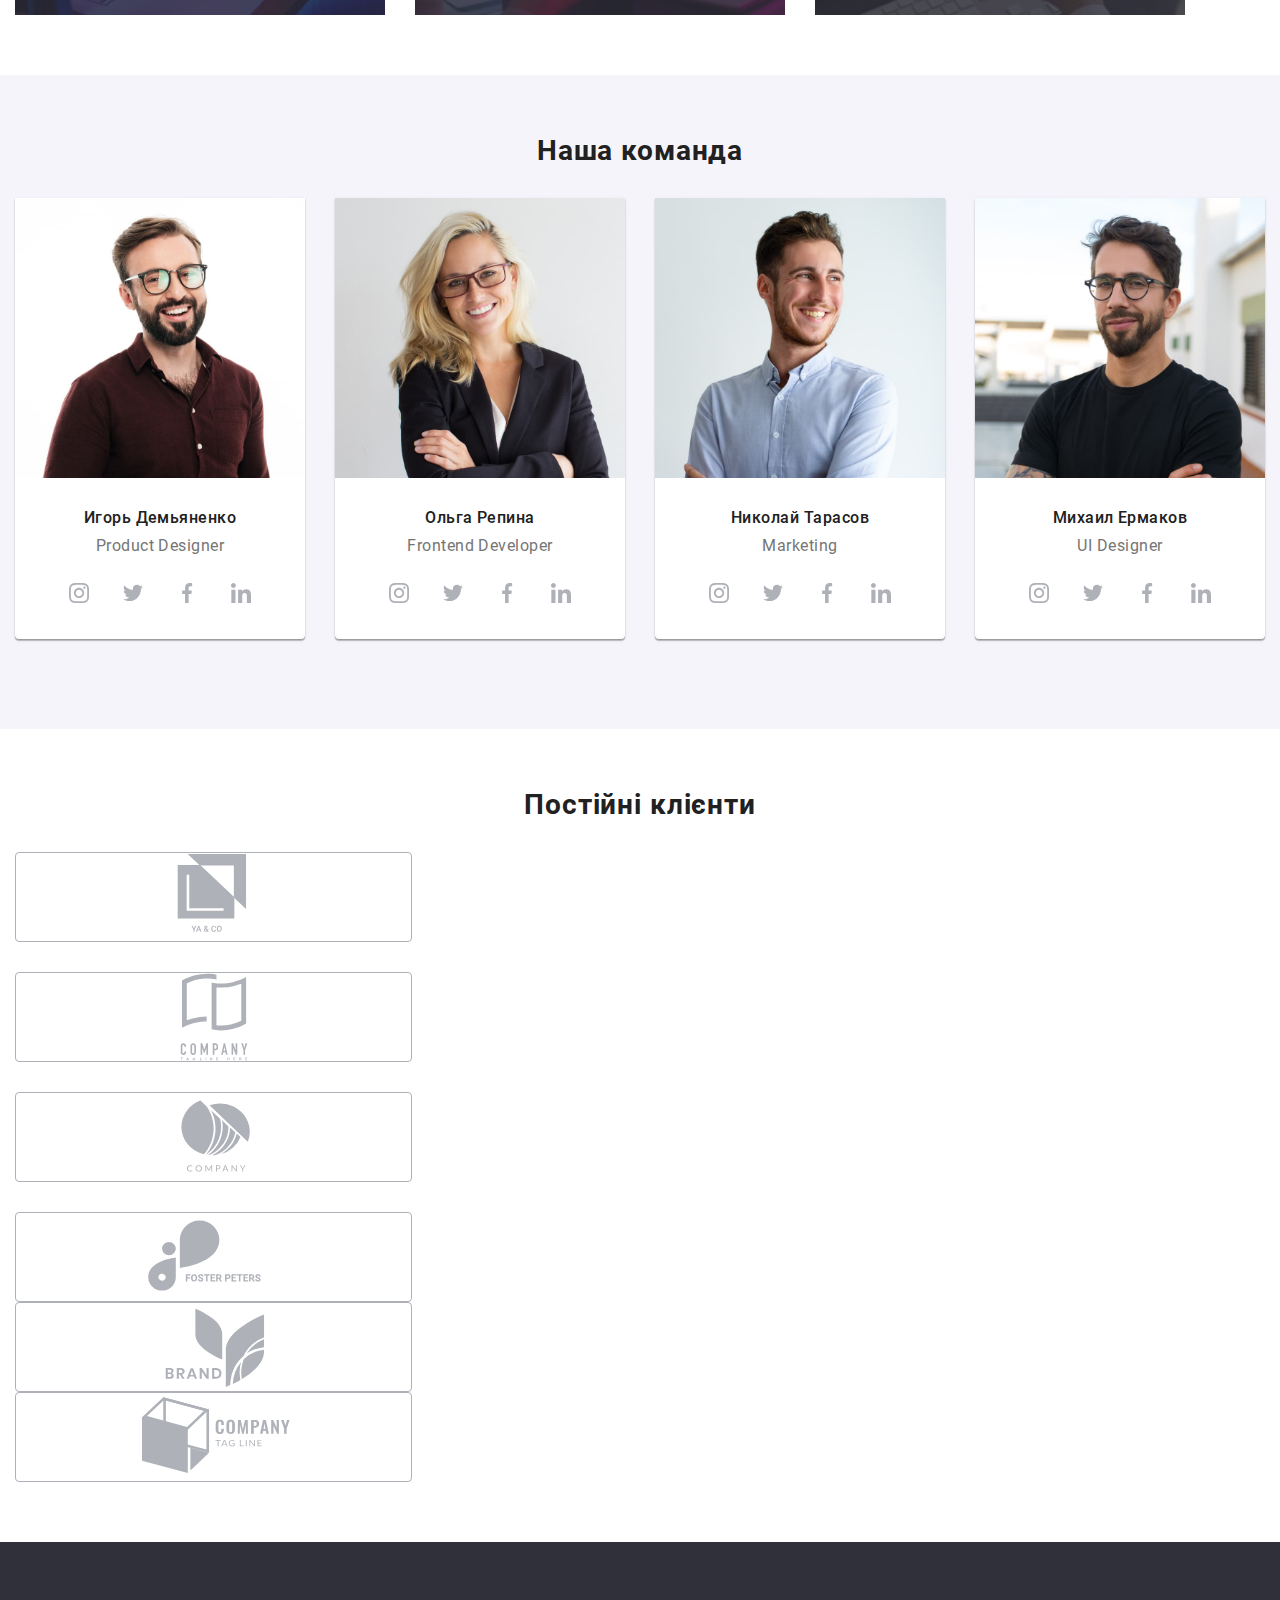
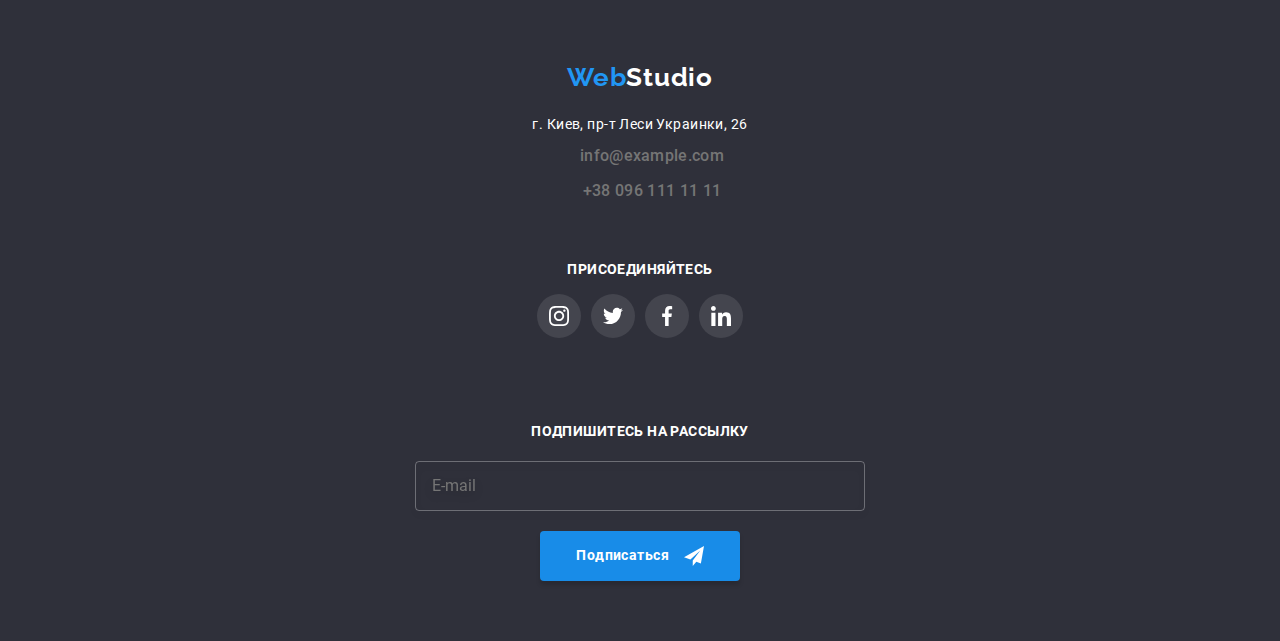
==== commit 8bab3779: "ver. 0.2" ====
--- a/index.html
+++ b/index.html
@@ -42,7 +42,7 @@
                     </ul>
             </address>
             </div>
-            <button type="button" class="menu-button is-open" aria-expanded="true" data-menu-button>
+            <button type="button" class="menu-button" aria-expanded="true" data-menu-button>
                 <svg class="icons-mob" width="40" height="40" aria-label="Меню моб.версії">
                     <use class="icon-cross" href="./img/symbol-defs.svg#close_mob"></use>
                     <use class="icon-menu" href="./img/symbol-defs.svg#menu_mob"></use>
@@ -150,7 +150,7 @@
         </section>
 
         <!-- to do list -->
-        <!-- <section>
+        <section class="section-products">
             <div class="container">
                 <h2 class="main-title">Чим ми Займаємося</h2>
                 <ul class="products-list">
@@ -174,7 +174,7 @@
                     </li>
                 </ul>   
             </div>
-        </section> -->
+        </section>
 
         <!-- Our team -->
         <section class="section-team">
--- a/css/main.min.css
+++ b/css/main.min.css
@@ -1,2 +1,2 @@
-@font-face{font-family:"Roboto";font-style:normal;font-weight:400;src:local("Roboto"),local("Roboto-Regular"),url("../fonts/roboto-v20-latin_cyrillic-regular.woff2") format("woff2"),url("../fonts/roboto-v20-latin_cyrillic-regular.woff") format("woff")}@font-face{font-family:"Roboto";font-style:normal;font-weight:500;src:local("Roboto Medium"),local("Roboto-Medium"),url("../fonts/roboto-v20-latin_cyrillic-500.woff2") format("woff2"),url("../fonts/roboto-v20-latin_cyrillic-500.woff") format("woff")}@font-face{font-family:"Roboto";font-style:normal;font-weight:700;src:local("Roboto Bold"),local("Roboto-Bold"),url("../fonts/roboto-v20-latin_cyrillic-700.woff2") format("woff2"),url("../fonts/roboto-v20-latin_cyrillic-700.woff") format("woff")}@font-face{font-family:"Roboto";font-style:normal;font-weight:900;src:local("Roboto Black"),local("Roboto-Black"),url("../fonts/roboto-v20-latin_cyrillic-900.woff2") format("woff2"),url("../fonts/roboto-v20-latin_cyrillic-900.woff") format("woff")}@font-face{font-family:"Raleway";font-style:normal;font-weight:700;src:local(""),url("../fonts/raleway-v17-latin_cyrillic-700.woff2") format("woff2"),url("../fonts/raleway-v17-latin_cyrillic-700.woff") format("woff")}/*! normalize.css v8.0.1 | MIT License | github.com/necolas/normalize.css */html{line-height:1.15;-webkit-text-size-adjust:100%}body{margin:0}main{display:block}h1{font-size:2em;margin:0.67em 0}hr{-webkit-box-sizing:content-box;box-sizing:content-box;height:0;overflow:visible}pre{font-family:monospace, monospace;font-size:1em}a{background-color:transparent}abbr[title]{border-bottom:none;text-decoration:underline;-webkit-text-decoration:underline dotted;text-decoration:underline dotted}b,strong{font-weight:bolder}code,kbd,samp{font-family:monospace, monospace;font-size:1em}small{font-size:80%}sub,sup{font-size:75%;line-height:0;position:relative;vertical-align:baseline}sub{bottom:-0.25em}sup{top:-0.5em}img{border-style:none}button,input,optgroup,select,textarea{font-family:inherit;font-size:100%;line-height:1.15;margin:0}button,input{overflow:visible}button,select{text-transform:none}button,[type="button"],[type="reset"],[type="submit"]{-webkit-appearance:button}button::-moz-focus-inner,[type="button"]::-moz-focus-inner,[type="reset"]::-moz-focus-inner,[type="submit"]::-moz-focus-inner{border-style:none;padding:0}button:-moz-focusring,[type="button"]:-moz-focusring,[type="reset"]:-moz-focusring,[type="submit"]:-moz-focusring{outline:1px dotted ButtonText}fieldset{padding:0.35em 0.75em 0.625em}legend{-webkit-box-sizing:border-box;box-sizing:border-box;color:inherit;display:table;max-width:100%;padding:0;white-space:normal}progress{vertical-align:baseline}textarea{overflow:auto}[type="checkbox"],[type="radio"]{-webkit-box-sizing:border-box;box-sizing:border-box;padding:0}[type="number"]::-webkit-inner-spin-button,[type="number"]::-webkit-outer-spin-button{height:auto}[type="search"]{-webkit-appearance:textfield;outline-offset:-2px}[type="search"]::-webkit-search-decoration{-webkit-appearance:none}::-webkit-file-upload-button{-webkit-appearance:button;font:inherit}details{display:block}summary{display:list-item}template{display:none}[hidden]{display:none}html{-webkit-box-sizing:border-box;box-sizing:border-box}*,*:before,*:after{-webkit-box-sizing:inherit;box-sizing:inherit;margin:0px;padding:0px}body{color:#212121;font-family:'Roboto', sans-serif}a{display:block;text-decoration:none;color:inherit;font-style:normal}b{text-transform:uppercase;font-style:normal;font-weight:bold;font-size:14px;line-height:1.142;letter-spacing:0.03em}li{list-style-type:none}img{display:block;width:100%;height:auto}.container{width:100%;margin-left:auto;margin-right:auto;padding:0 15px}h2{margin-bottom:30px;font-style:normal;font-weight:bold;font-size:28px;line-height:1.178;text-align:center;letter-spacing:0.03em}h3{margin-bottom:10px;font-style:normal;font-weight:bold;font-size:14px;line-height:1.142;text-align:center;letter-spacing:0.03em;text-transform:uppercase}p{font-style:normal;font-weight:normal;font-size:14px;line-height:1.714;letter-spacing:0.03em;color:#757575}.header{display:-webkit-box;display:-ms-flexbox;display:flex;-webkit-box-align:center;-ms-flex-align:center;align-items:center;-webkit-box-pack:justify;-ms-flex-pack:justify;justify-content:space-between;font-weight:500;font-size:14px;line-height:1.142;letter-spacing:0.02em;position:relative}@media screen and (max-width: 767px){.icons-mob{fill:currentColor}.menu-button{outline:none;border:none;background:none}.menu-button:active{color:#2196F3}.menu-button .icon-menu{display:none}.menu-button.is-open .icon-menu{display:block}.menu-button.is-open .icon-cross{display:none}.menu-container{text-align:center;z-index:1;background-color:#ffffff;opacity:0;pointer-events:none;-webkit-transform:translateY(100%);transform:translateY(100%);-webkit-transition:cubic-bezier(0.4, 0, 0.2, 1);transition:cubic-bezier(0.4, 0, 0.2, 1);-webkit-transition-duration:250ms;transition-duration:250ms;position:absolute;bottom:0;left:0;width:100%}.menu-container.is-open{opacity:1;display:block;-webkit-transform:translateY(100%);transform:translateY(100%);-webkit-transition:cubic-bezier(0.4, 0, 0.2, 1);transition:cubic-bezier(0.4, 0, 0.2, 1);-webkit-transition-duration:250ms;transition-duration:250ms;visibility:visible;pointer-events:initial}}@media screen and (min-width: 768px){.container.header button{display:none}}.logo{font-family:'Raleway', sans-serif;color:#212121;font-weight:bold;font-size:26px;line-height:1.192;letter-spacing:0.03em;text-decoration:none;margin:16px 0px}.logo .logo-item{color:#2196F3}.address-footer .logo{padding-top:60px;color:#fff;font-weight:700;text-transform:none;margin-bottom:20px;margin-top:0px}.menu-container{padding:60px 0px;font-style:normal;font-weight:500;font-size:18px;line-height:1.166;letter-spacing:0.02em}.site-nav{margin-bottom:60px}.site-nav li:not(:last-child){margin-bottom:40px}.site-nav li{position:relative;-webkit-transition:cubic-bezier(0.4, 0, 0.2, 1);transition:cubic-bezier(0.4, 0, 0.2, 1);-webkit-transition-duration:250ms;transition-duration:250ms}.link{position:relative;display:inline}.link:hover,.link:focus{color:#2196F3}.link.current{color:#2196F3}.link:active{color:#757575}.link.current::after{position:absolute;content:'';display:block;bottom:-8px;left:0;width:100%;height:4px;background-color:#2196F3;border-radius:2px}.contacts-item:hover,.contacts-item:focus{color:#2196F3}.contacts-item:active{color:#757575}.envelope{width:16px;height:12px}.smartphone{width:10px;height:15px}.icon{fill:currentColor}.contacts-item{font-weight:500;line-height:1.14;letter-spacing:0.02em;color:#757575;margin-left:24px;-webkit-transition:cubic-bezier(0.4, 0, 0.2, 1);transition:cubic-bezier(0.4, 0, 0.2, 1);-webkit-transition-duration:250ms;transition-duration:250ms;margin-bottom:16px}section{padding-top:60px;padding-bottom:60px}section.hero{padding:0px}.benefits-list{text-align:center}.benefits-item{margin-bottom:30px}.benefits-item:last-child{margin-bottom:0px}.benefits-item p{text-align:left}.benefits-logo{width:100%;height:auto;padding:25px 0px;margin-bottom:30px;background:#F5F4FA;border-radius:4px}.benefits-icons{width:70px;height:70px}.section-team{padding:60px 0px;background:#F5F4FA}.teammates{width:100%;height:auto;margin-bottom:60px;background:#fff;-webkit-box-shadow:0px 1px 3px rgba(0,0,0,0.12),0px 1px 1px rgba(0,0,0,0.14),0px 2px 1px rgba(0,0,0,0.2);box-shadow:0px 1px 3px rgba(0,0,0,0.12),0px 1px 1px rgba(0,0,0,0.14),0px 2px 1px rgba(0,0,0,0.2);border-radius:0px 0px 4px 4px}.teammates:last-child{margin-bottom:0px}.teammates p{margin-top:30px;margin-bottom:10px;font-style:normal;font-weight:500;font-size:16px;line-height:1.187;text-align:center;letter-spacing:0.03em;color:#212121}.teammates p.text{margin:0px;color:#757575;font-weight:normal}.clients-list{display:-webkit-box;display:-ms-flexbox;display:flex;-ms-flex-wrap:wrap;flex-wrap:wrap;list-style-type:none;-webkit-box-pack:justify;-ms-flex-pack:justify;justify-content:space-between}.clients-list .client{width:calc((100% - 30px) / 2);height:90px;margin-bottom:30px}.client-link{display:-webkit-box;display:-ms-flexbox;display:flex;-webkit-box-pack:center;-ms-flex-pack:center;justify-content:center;-webkit-box-align:center;-ms-flex-align:center;align-items:center;width:100%;height:90px;overflow:hidden;fill:#AFB1B8;border:1px solid #AFB1B8;border-radius:4px;outline:none;-webkit-transition:color 250ms cubic-bezier(0.4, 0, 0.2, 1),border-color 250ms cubic-bezier(0.4, 0, 0.2, 1);transition:color 250ms cubic-bezier(0.4, 0, 0.2, 1),border-color 250ms cubic-bezier(0.4, 0, 0.2, 1)}.client-link:hover,.client-link:focus{fill:#2196F3;border-color:#2196F3}.client-link:active{fill:#757575;border-color:#757575}.hero{display:-webkit-box;display:-ms-flexbox;display:flex;-webkit-box-align:center;-ms-flex-align:center;align-items:center;max-width:1600px;height:400px;text-align:center;margin-left:auto;margin-right:auto;background-position:center;background-image:-webkit-gradient(linear, left top, right top, from(rgba(47,48,58,0.4)), to(rgba(47,48,58,0.4))),url(../img/headerimg.jpg);background-image:linear-gradient(to right, rgba(47,48,58,0.4), rgba(47,48,58,0.4)),url(../img/headerimg.jpg);background-size:cover;background-color:rgba(47,48,58,0.4)}h1{font-weight:900;font-size:26px;line-height:1.363;text-align:center;letter-spacing:0.06em;text-transform:uppercase;color:#fff;width:360px;margin-left:auto;margin-right:auto;margin-bottom:30px}.button{width:200px;height:50px;background:#188CE8;-webkit-box-shadow:0px 4px 4px rgba(0,0,0,0.15);box-shadow:0px 4px 4px rgba(0,0,0,0.15);border-radius:4px;border:inherit;outline:none;font-weight:bold;font-size:16px;line-height:1.875;text-align:center;letter-spacing:0.06em;color:#fff}.button:hover,.button:focus{color:#212121;background-color:#2196F3;-webkit-box-shadow:0px 3px 1px rgba(0,0,0,0.1),0px 1px 2px rgba(0,0,0,0.08),0px 2px 2px rgba(0,0,0,0.12);box-shadow:0px 3px 1px rgba(0,0,0,0.1),0px 1px 2px rgba(0,0,0,0.08),0px 2px 2px rgba(0,0,0,0.12)}.button:active{color:#212121;background-color:#AFB1B8}.button.footer{display:-webkit-box;display:-ms-flexbox;display:flex;-webkit-box-align:center;-ms-flex-align:center;align-items:center;-ms-flex-pack:distribute;justify-content:space-around;margin:20px auto 0px auto;text-align:center;padding:10px 29px}.button.footer.social-icons{fill:currentColor}.button.footer p{color:inherit;font-weight:bold}.button-list{color:#212121;display:-webkit-box;display:-ms-flexbox;display:flex;-ms-flex-wrap:wrap;flex-wrap:wrap;margin-bottom:40px;-webkit-box-pack:justify;-ms-flex-pack:justify;justify-content:space-between;-ms-flex-line-pack:distribute;align-content:space-around}.button-list .btn{padding-top:6px;padding-left:22px;padding-right:22px;padding-bottom:6px;color:#212121;background-color:#F5F4FA;border:4px;border-radius:4px;cursor:pointer;-webkit-transition:cubic-bezier(0.4, 0, 0.2, 1);transition:cubic-bezier(0.4, 0, 0.2, 1);-webkit-transition-duration:250ms;transition-duration:250ms;outline:none}.button-list .item:not(:last-child){margin-right:8px;margin-bottom:15px}.btn:hover,.btn:focus{color:#fff;background-color:#2196F3;-webkit-box-shadow:0px 3px 1px rgba(0,0,0,0.1),0px 1px 2px rgba(0,0,0,0.08),0px 2px 2px rgba(0,0,0,0.12);box-shadow:0px 3px 1px rgba(0,0,0,0.1),0px 1px 2px rgba(0,0,0,0.08),0px 2px 2px rgba(0,0,0,0.12)}.btn:active{color:#757575}.backdrop{position:fixed;top:0;left:0;width:100%;height:100%;background:rgba(0,0,0,0.2);border-radius:4px;-webkit-transition:cubic-bezier(0.4, 0, 0.2, 1);transition:cubic-bezier(0.4, 0, 0.2, 1);-webkit-transition-duration:250ms;transition-duration:250ms;z-index:1}.backdrop.is-hidden{opacity:0;pointer-events:none;-webkit-transition:cubic-bezier(0.4, 0, 0.2, 1);transition:cubic-bezier(0.4, 0, 0.2, 1);-webkit-transition-duration:250ms;transition-duration:250ms}.modal{position:absolute;top:50%;left:50%;-webkit-transform:translate(-50%, -50%);transform:translate(-50%, -50%);width:450px;height:609px;background:#FFFFFF;-webkit-box-shadow:0px 1px 3px rgba(0,0,0,0.12),0px 1px 1px rgba(0,0,0,0.14),0px 2px 1px rgba(0,0,0,0.2);box-shadow:0px 1px 3px rgba(0,0,0,0.12),0px 1px 1px rgba(0,0,0,0.14),0px 2px 1px rgba(0,0,0,0.2);border-radius:4px;-webkit-transition:cubic-bezier(0.4, 0, 0.2, 1);transition:cubic-bezier(0.4, 0, 0.2, 1);-webkit-transition-duration:250ms;transition-duration:250ms}.modal-btn{display:-webkit-box;display:-ms-flexbox;display:flex;-webkit-box-pack:center;-ms-flex-pack:center;justify-content:center;-webkit-box-align:center;-ms-flex-align:center;align-items:center;position:absolute;top:8px;right:8px;width:30px;height:30px;border-radius:50%;border:1px solid rgba(0,0,0,0.1);outline:none;background-color:transparent}.modal-btn:hover,.modal-btn:focus{fill:#2196F3}.svg-btn{width:18px;height:18px}.form-modal .h1-name{font-style:normal;font-weight:bold;font-size:20px;line-height:1.15;text-align:center;letter-spacing:0.03em}.form-modal{display:-webkit-box;display:-ms-flexbox;display:flex;-webkit-box-orient:vertical;-webkit-box-direction:normal;-ms-flex-direction:column;flex-direction:column;padding:40px;-webkit-transition:cubic-bezier(0.4, 0, 0.2, 1);transition:cubic-bezier(0.4, 0, 0.2, 1)}.form-modal button{width:200px;-ms-flex-item-align:center;-ms-grid-row-align:center;align-self:center}.modal-label{position:relative;margin-top:10px;color:#757575}.modal-label .name-label{display:-webkit-box;display:-ms-flexbox;display:flex;justify-items:flex-start;margin-bottom:4px;font-style:normal;font-weight:normal;font-size:12px;line-height:14px}.input-modal{width:370px;height:40px;padding-left:42px;border:1px solid rgba(33,33,33,0.2);-webkit-box-sizing:border-box;box-sizing:border-box;border-radius:4px}.input-modal.area{width:370px;height:120px;padding:12px 16px;resize:none}.input-modal:focus+.icon-input{color:#2196F3}.input-modal:focus{border-color:#2196F3;outline:none}.icon-input{position:absolute;display:-webkit-box;display:-ms-flexbox;display:flex;bottom:11px;left:11px}.icon-input,.iconmodal{width:18px;height:18px;fill:currentColor}.form-modal .checkbox-text{font-style:normal;font-weight:normal;font-size:12px;line-height:1.714;color:#757575}.label-checkbox{margin-top:20px;margin-bottom:30px}.checkbox-text-terms{display:inline;color:#2196F3;text-decoration:underline}.checkbox-text::before{content:"";display:inline-block;width:16px;height:16px;margin-right:8px;vertical-align:text-top;border:2px solid #212121;border-radius:2px;background-color:#fff;-webkit-transition:background-color 250ms cubic-bezier(0.4, 0, 0.2, 1),border-color 250ms cubic-bezier(0.4, 0, 0.2, 1);transition:background-color 250ms cubic-bezier(0.4, 0, 0.2, 1),border-color 250ms cubic-bezier(0.4, 0, 0.2, 1)}.checkbox{position:absolute;-webkit-appearance:none;-moz-appearance:none;appearance:none}.checkbox:checked ~ .checkbox-text::before{background-color:#2196F3;background-image:url(../img/SVG/check.svg);background-position:center;background-size:contain;background-repeat:no-repeat;border-color:#2196F3;background-origin:border-box}.social-list{display:-webkit-box;display:-ms-flexbox;display:flex;padding-top:16px;padding-bottom:24px;-webkit-box-pack:center;-ms-flex-pack:center;justify-content:center}.icons:not(:last-child){margin-right:10px}.icons-link{display:-webkit-box;display:-ms-flexbox;display:flex;-webkit-box-pack:center;-ms-flex-pack:center;justify-content:center;-webkit-box-align:center;-ms-flex-align:center;align-items:center;color:#AFB1B8;text-decoration:none;font-style:normal;width:44px;height:44px;background-color:rgba(255,255,255,0.1);border-radius:50%;-webkit-transition:cubic-bezier(0.4, 0, 0.2, 1);transition:cubic-bezier(0.4, 0, 0.2, 1);-webkit-transition-duration:250ms;transition-duration:250ms}.icons-link:hover,.icons-link:focus{color:#fff;background-color:rgba(33,150,243,0.9)}.icons-link:active{color:#fff}.teammates .social-icons{width:20px;height:20px;fill:currentColor}footer{background-color:#2F303A;color:#fff}div.footer{padding-top:60px;padding-bottom:60px;text-align:center}.address-list{margin-bottom:60px}.address-list p{font-style:normal;margin-bottom:10px;color:currentColor}.social-container{margin-bottom:60px}.footer .social-icons{width:20px;height:20px;fill:#fff}.input-form{width:450px;height:50px;border:1px solid rgba(255,255,255,0.3);-webkit-box-sizing:border-box;box-sizing:border-box;-webkit-filter:drop-shadow(0px 4px 4px rgba(0,0,0,0.15));filter:drop-shadow(0px 4px 4px rgba(0,0,0,0.15));border-radius:4px;background:transparent;padding-left:16px;color:currentColor;outline:none;margin-top:20px}@media screen and (max-width: 479px){.input-form{width:100%}}
+@font-face{font-family:"Roboto";font-style:normal;font-weight:400;src:local("Roboto"),local("Roboto-Regular"),url("../fonts/roboto-v20-latin_cyrillic-regular.woff2") format("woff2"),url("../fonts/roboto-v20-latin_cyrillic-regular.woff") format("woff")}@font-face{font-family:"Roboto";font-style:normal;font-weight:500;src:local("Roboto Medium"),local("Roboto-Medium"),url("../fonts/roboto-v20-latin_cyrillic-500.woff2") format("woff2"),url("../fonts/roboto-v20-latin_cyrillic-500.woff") format("woff")}@font-face{font-family:"Roboto";font-style:normal;font-weight:700;src:local("Roboto Bold"),local("Roboto-Bold"),url("../fonts/roboto-v20-latin_cyrillic-700.woff2") format("woff2"),url("../fonts/roboto-v20-latin_cyrillic-700.woff") format("woff")}@font-face{font-family:"Roboto";font-style:normal;font-weight:900;src:local("Roboto Black"),local("Roboto-Black"),url("../fonts/roboto-v20-latin_cyrillic-900.woff2") format("woff2"),url("../fonts/roboto-v20-latin_cyrillic-900.woff") format("woff")}@font-face{font-family:"Raleway";font-style:normal;font-weight:700;src:local(""),url("../fonts/raleway-v17-latin_cyrillic-700.woff2") format("woff2"),url("../fonts/raleway-v17-latin_cyrillic-700.woff") format("woff")}/*! normalize.css v8.0.1 | MIT License | github.com/necolas/normalize.css */html{line-height:1.15;-webkit-text-size-adjust:100%}body{margin:0}main{display:block}h1{font-size:2em;margin:0.67em 0}hr{-webkit-box-sizing:content-box;box-sizing:content-box;height:0;overflow:visible}pre{font-family:monospace, monospace;font-size:1em}a{background-color:transparent}abbr[title]{border-bottom:none;text-decoration:underline;-webkit-text-decoration:underline dotted;text-decoration:underline dotted}b,strong{font-weight:bolder}code,kbd,samp{font-family:monospace, monospace;font-size:1em}small{font-size:80%}sub,sup{font-size:75%;line-height:0;position:relative;vertical-align:baseline}sub{bottom:-0.25em}sup{top:-0.5em}img{border-style:none}button,input,optgroup,select,textarea{font-family:inherit;font-size:100%;line-height:1.15;margin:0}button,input{overflow:visible}button,select{text-transform:none}button,[type="button"],[type="reset"],[type="submit"]{-webkit-appearance:button}button::-moz-focus-inner,[type="button"]::-moz-focus-inner,[type="reset"]::-moz-focus-inner,[type="submit"]::-moz-focus-inner{border-style:none;padding:0}button:-moz-focusring,[type="button"]:-moz-focusring,[type="reset"]:-moz-focusring,[type="submit"]:-moz-focusring{outline:1px dotted ButtonText}fieldset{padding:0.35em 0.75em 0.625em}legend{-webkit-box-sizing:border-box;box-sizing:border-box;color:inherit;display:table;max-width:100%;padding:0;white-space:normal}progress{vertical-align:baseline}textarea{overflow:auto}[type="checkbox"],[type="radio"]{-webkit-box-sizing:border-box;box-sizing:border-box;padding:0}[type="number"]::-webkit-inner-spin-button,[type="number"]::-webkit-outer-spin-button{height:auto}[type="search"]{-webkit-appearance:textfield;outline-offset:-2px}[type="search"]::-webkit-search-decoration{-webkit-appearance:none}::-webkit-file-upload-button{-webkit-appearance:button;font:inherit}details{display:block}summary{display:list-item}template{display:none}[hidden]{display:none}html{-webkit-box-sizing:border-box;box-sizing:border-box}*,*:before,*:after{-webkit-box-sizing:inherit;box-sizing:inherit;margin:0px;padding:0px}body{color:#212121;font-family:'Roboto', sans-serif}a{display:block;text-decoration:none;color:inherit;font-style:normal}b{text-transform:uppercase;font-style:normal;font-weight:bold;font-size:14px;line-height:1.142;letter-spacing:0.03em}li{list-style-type:none}img{display:block;width:100%;height:auto}.container{width:100%;margin-left:auto;margin-right:auto;padding:0 15px}h2{margin-bottom:30px;font-style:normal;font-weight:bold;font-size:28px;line-height:1.178;text-align:center;letter-spacing:0.03em}h3{margin-bottom:10px;font-style:normal;font-weight:bold;font-size:14px;line-height:1.142;text-align:center;letter-spacing:0.03em;text-transform:uppercase}p{font-style:normal;font-weight:normal;font-size:14px;line-height:1.714;letter-spacing:0.03em;color:#757575}.header{display:-webkit-box;display:-ms-flexbox;display:flex;-webkit-box-align:center;-ms-flex-align:center;align-items:center;-webkit-box-pack:justify;-ms-flex-pack:justify;justify-content:space-between;font-weight:500;font-size:14px;line-height:1.142;letter-spacing:0.02em;position:relative}@media screen and (max-width: 767px){.icons-mob{fill:currentColor}.menu-button{outline:none;border:none;background:none}.menu-button:active{color:#2196F3}.menu-button .icon-cross{display:none}.menu-button.is-open .icon-cross{display:block}.menu-button.is-open .icon-menu{display:none}.menu-container{text-align:center;background-color:#ffffff;opacity:0;pointer-events:none;-webkit-transform:translateY(100%);transform:translateY(100%);-webkit-transition:cubic-bezier(0.4, 0, 0.2, 1);transition:cubic-bezier(0.4, 0, 0.2, 1);-webkit-transition-duration:250ms;transition-duration:250ms;position:absolute;bottom:0;left:0;width:100%}.menu-container.is-open{opacity:1;display:block;-webkit-transform:translateY(100%);transform:translateY(100%);-webkit-transition:cubic-bezier(0.4, 0, 0.2, 1);transition:cubic-bezier(0.4, 0, 0.2, 1);-webkit-transition-duration:250ms;transition-duration:250ms;visibility:visible;pointer-events:initial}}@media screen and (min-width: 768px){.menu-button{display:none}}.logo{font-family:'Raleway', sans-serif;color:#212121;font-weight:bold;font-size:26px;line-height:1.192;letter-spacing:0.03em;text-decoration:none;margin:16px 0px}.logo .logo-item{color:#2196F3}.address-footer .logo{padding-top:60px;color:#fff;font-weight:700;text-transform:none;margin-bottom:20px;margin-top:0px}.menu-container{padding:60px 0px;font-style:normal;font-weight:500;font-size:18px;line-height:1.166;letter-spacing:0.02em}.site-nav{margin-bottom:60px}.site-nav li:not(:last-child){margin-bottom:40px}.site-nav li{position:relative;-webkit-transition:cubic-bezier(0.4, 0, 0.2, 1);transition:cubic-bezier(0.4, 0, 0.2, 1);-webkit-transition-duration:250ms;transition-duration:250ms}.link{position:relative;display:inline}.link:hover,.link:focus{color:#2196F3}.link.current{color:#2196F3}.link:active{color:#757575}.link.current::after{position:absolute;content:'';display:block;bottom:-8px;left:0;width:100%;height:4px;background-color:#2196F3;border-radius:2px}.contacts-item:hover,.contacts-item:focus{color:#2196F3}.contacts-item:active{color:#757575}.envelope{width:16px;height:12px}.smartphone{width:10px;height:15px}.icon{fill:currentColor}.contacts-item{font-weight:500;line-height:1.14;letter-spacing:0.02em;color:#757575;margin-left:24px;-webkit-transition:cubic-bezier(0.4, 0, 0.2, 1);transition:cubic-bezier(0.4, 0, 0.2, 1);-webkit-transition-duration:250ms;transition-duration:250ms;margin-bottom:16px}section{padding-top:60px;padding-bottom:60px}section.hero{padding:0px}.benefits-list{text-align:center}@media screen and (min-width: 768px){.benefits-list{display:-webkit-box;display:-ms-flexbox;display:flex;-ms-flex-wrap:wrap;flex-wrap:wrap;-webkit-box-pack:center;-ms-flex-pack:center;justify-content:center}}@media screen and (min-width: 1024px){.benefits-list{display:-webkit-box;display:-ms-flexbox;display:flex;-ms-flex-wrap:nowrap;flex-wrap:nowrap}}.benefits-item{margin-bottom:30px}.benefits-item:last-child{margin-bottom:0px}.benefits-item p{text-align:left}@media screen and (max-width: 479px){.benefits-item{max-width:100%}}@media screen and (min-width: 480px), (max-width: 767px){.benefits-item{width:450px;margin-right:auto;margin-left:auto}}@media screen and (min-width: 768px){.benefits-item{max-width:354px;margin-right:30px;margin-left:0px}.benefits-item:nth-child(2n){margin-right:0px}}@media screen and (min-width: 1024px){.benefits-item{width:calc((100%-90px) / 4)}.benefits-item:not(:last-child){margin-right:30px}}.benefits-logo{padding:25px 0px;margin-bottom:30px;background:#F5F4FA;border-radius:4px}.benefits-icons{width:70px;height:70px}@media screen and (max-width: 1023px){.section-products{display:none}}@media screen and (min-width: 1024px){.products-list{display:-webkit-box;display:-ms-flexbox;display:flex}.products-list .products{width:calc((100%-90px) / 3);margin-right:30px}.products-list .products:last-child{margin-right:0px}.products-list .products-position{position:relative}.products-list .name{color:#fff;text-align:center;padding-top:27px;padding-bottom:27px;text-transform:uppercase;background:rgba(47,48,58,0.8);position:absolute;bottom:0;left:0;right:0;margin-bottom:0px}}.section-team{padding:60px 0px;background:#F5F4FA}@media screen and (min-width: 768px){.team-list{display:-webkit-box;display:-ms-flexbox;display:flex;-ms-flex-wrap:wrap;flex-wrap:wrap;-webkit-box-pack:center;-ms-flex-pack:center;justify-content:center}}@media screen and (min-width: 1024px){.team-list{display:-webkit-box;display:-ms-flexbox;display:flex}}.teammates{margin-bottom:30px;background:#fff;-webkit-box-shadow:0px 1px 3px rgba(0,0,0,0.12),0px 1px 1px rgba(0,0,0,0.14),0px 2px 1px rgba(0,0,0,0.2);box-shadow:0px 1px 3px rgba(0,0,0,0.12),0px 1px 1px rgba(0,0,0,0.14),0px 2px 1px rgba(0,0,0,0.2);border-radius:0px 0px 4px 4px}.teammates p{margin-top:30px;margin-bottom:10px;font-style:normal;font-weight:500;font-size:16px;line-height:1.187;text-align:center;letter-spacing:0.03em;color:#212121}.teammates p.text{margin:0px;color:#757575;font-weight:normal}@media screen and (max-width: 479px){.teammates{max-width:100%}.teammates:last-child{margin-bottom:0px}}@media screen and (min-width: 480px), (max-width: 767px){.teammates{width:450px;margin-right:auto;margin-left:auto}}@media screen and (min-width: 768px){.teammates{max-width:354px;margin-right:30px;margin-left:0px}.teammates:nth-child(2n){margin-right:0px}}@media screen and (min-width: 1024px){.teammates{width:calc((100% - 90px) / 4)}.teammates:not(:last-child){margin-right:30px}}.clients-list{list-style-type:none}@media screen and (max-width: 1023px){.clients-list{display:-webkit-box;display:-ms-flexbox;display:flex;-ms-flex-wrap:wrap;flex-wrap:wrap;-webkit-box-pack:justify;-ms-flex-pack:justify;justify-content:space-between}}@media screen and (max-width: 767px){.clients-list .client{width:calc((100% - 30px) / 2);height:90px;margin-bottom:30px}.clients-list .client:nth-last-child(-n+2){margin-bottom:0px}}@media screen and (min-width: 768px){.clients-list .client{width:calc((100% - 60px) / 3);height:90px;margin-bottom:30px}.clients-list .client:nth-last-child(-n+3){margin-bottom:0px}}.client-link{display:-webkit-box;display:-ms-flexbox;display:flex;-webkit-box-pack:center;-ms-flex-pack:center;justify-content:center;-webkit-box-align:center;-ms-flex-align:center;align-items:center;width:100%;height:90px;overflow:hidden;fill:#AFB1B8;border:1px solid #AFB1B8;border-radius:4px;outline:none;-webkit-transition:color 250ms cubic-bezier(0.4, 0, 0.2, 1),border-color 250ms cubic-bezier(0.4, 0, 0.2, 1);transition:color 250ms cubic-bezier(0.4, 0, 0.2, 1),border-color 250ms cubic-bezier(0.4, 0, 0.2, 1)}.client-link:hover,.client-link:focus{fill:#2196F3;border-color:#2196F3}.client-link:active{fill:#757575;border-color:#757575}.hero{display:-webkit-box;display:-ms-flexbox;display:flex;-webkit-box-align:center;-ms-flex-align:center;align-items:center;max-width:1600px;height:400px;text-align:center;margin-left:auto;margin-right:auto;background-position:center;background-image:-webkit-gradient(linear, left top, right top, from(rgba(47,48,58,0.4)), to(rgba(47,48,58,0.4))),url(../img/headerimg.jpg);background-image:linear-gradient(to right, rgba(47,48,58,0.4), rgba(47,48,58,0.4)),url(../img/headerimg.jpg);background-size:cover;background-color:rgba(47,48,58,0.4)}h1{font-weight:900;font-size:26px;line-height:1.363;text-align:center;letter-spacing:0.06em;text-transform:uppercase;color:#fff;width:360px;margin-left:auto;margin-right:auto;margin-bottom:30px}.button{width:200px;height:50px;background:#188CE8;-webkit-box-shadow:0px 4px 4px rgba(0,0,0,0.15);box-shadow:0px 4px 4px rgba(0,0,0,0.15);border-radius:4px;border:inherit;outline:none;font-weight:bold;font-size:16px;line-height:1.875;text-align:center;letter-spacing:0.06em;color:#fff}.button:hover,.button:focus{color:#212121;background-color:#2196F3;-webkit-box-shadow:0px 3px 1px rgba(0,0,0,0.1),0px 1px 2px rgba(0,0,0,0.08),0px 2px 2px rgba(0,0,0,0.12);box-shadow:0px 3px 1px rgba(0,0,0,0.1),0px 1px 2px rgba(0,0,0,0.08),0px 2px 2px rgba(0,0,0,0.12)}.button:active{color:#212121;background-color:#AFB1B8}.button.footer{display:-webkit-box;display:-ms-flexbox;display:flex;-webkit-box-align:center;-ms-flex-align:center;align-items:center;-ms-flex-pack:distribute;justify-content:space-around;margin:20px auto 0px auto;text-align:center;padding:10px 29px}.button.footer.social-icons{fill:currentColor}.button.footer p{color:inherit;font-weight:bold}.button-list{color:#212121;display:-webkit-box;display:-ms-flexbox;display:flex;-ms-flex-wrap:wrap;flex-wrap:wrap;margin-bottom:40px;-webkit-box-pack:justify;-ms-flex-pack:justify;justify-content:space-between;-ms-flex-line-pack:distribute;align-content:space-around}.button-list .btn{padding-top:6px;padding-left:22px;padding-right:22px;padding-bottom:6px;color:#212121;background-color:#F5F4FA;border:4px;border-radius:4px;cursor:pointer;-webkit-transition:cubic-bezier(0.4, 0, 0.2, 1);transition:cubic-bezier(0.4, 0, 0.2, 1);-webkit-transition-duration:250ms;transition-duration:250ms;outline:none}.button-list .item:not(:last-child){margin-right:8px;margin-bottom:15px}.btn:hover,.btn:focus{color:#fff;background-color:#2196F3;-webkit-box-shadow:0px 3px 1px rgba(0,0,0,0.1),0px 1px 2px rgba(0,0,0,0.08),0px 2px 2px rgba(0,0,0,0.12);box-shadow:0px 3px 1px rgba(0,0,0,0.1),0px 1px 2px rgba(0,0,0,0.08),0px 2px 2px rgba(0,0,0,0.12)}.btn:active{color:#757575}.backdrop{position:fixed;top:0;left:0;width:100%;height:100%;background:rgba(0,0,0,0.2);border-radius:4px;-webkit-transition:cubic-bezier(0.4, 0, 0.2, 1);transition:cubic-bezier(0.4, 0, 0.2, 1);-webkit-transition-duration:250ms;transition-duration:250ms;z-index:1}.backdrop.is-hidden{opacity:0;pointer-events:none;-webkit-transition:cubic-bezier(0.4, 0, 0.2, 1);transition:cubic-bezier(0.4, 0, 0.2, 1);-webkit-transition-duration:250ms;transition-duration:250ms}.modal{position:absolute;top:50%;left:50%;-webkit-transform:translate(-50%, -50%);transform:translate(-50%, -50%);width:450px;height:609px;background:#FFFFFF;-webkit-box-shadow:0px 1px 3px rgba(0,0,0,0.12),0px 1px 1px rgba(0,0,0,0.14),0px 2px 1px rgba(0,0,0,0.2);box-shadow:0px 1px 3px rgba(0,0,0,0.12),0px 1px 1px rgba(0,0,0,0.14),0px 2px 1px rgba(0,0,0,0.2);border-radius:4px;-webkit-transition:cubic-bezier(0.4, 0, 0.2, 1);transition:cubic-bezier(0.4, 0, 0.2, 1);-webkit-transition-duration:250ms;transition-duration:250ms}.modal-btn{display:-webkit-box;display:-ms-flexbox;display:flex;-webkit-box-pack:center;-ms-flex-pack:center;justify-content:center;-webkit-box-align:center;-ms-flex-align:center;align-items:center;position:absolute;top:8px;right:8px;width:30px;height:30px;border-radius:50%;border:1px solid rgba(0,0,0,0.1);outline:none;background-color:transparent}.modal-btn:hover,.modal-btn:focus{fill:#2196F3}.svg-btn{width:18px;height:18px}.form-modal .h1-name{font-style:normal;font-weight:bold;font-size:20px;line-height:1.15;text-align:center;letter-spacing:0.03em}.form-modal{display:-webkit-box;display:-ms-flexbox;display:flex;-webkit-box-orient:vertical;-webkit-box-direction:normal;-ms-flex-direction:column;flex-direction:column;padding:40px;-webkit-transition:cubic-bezier(0.4, 0, 0.2, 1);transition:cubic-bezier(0.4, 0, 0.2, 1)}.form-modal button{width:200px;-ms-flex-item-align:center;-ms-grid-row-align:center;align-self:center}.modal-label{position:relative;margin-top:10px;color:#757575}.modal-label .name-label{display:-webkit-box;display:-ms-flexbox;display:flex;justify-items:flex-start;margin-bottom:4px;font-style:normal;font-weight:normal;font-size:12px;line-height:14px}.input-modal{width:370px;height:40px;padding-left:42px;border:1px solid rgba(33,33,33,0.2);-webkit-box-sizing:border-box;box-sizing:border-box;border-radius:4px}.input-modal.area{width:370px;height:120px;padding:12px 16px;resize:none}.input-modal:focus+.icon-input{color:#2196F3}.input-modal:focus{border-color:#2196F3;outline:none}.icon-input{position:absolute;display:-webkit-box;display:-ms-flexbox;display:flex;bottom:11px;left:11px}.icon-input,.iconmodal{width:18px;height:18px;fill:currentColor}.form-modal .checkbox-text{font-style:normal;font-weight:normal;font-size:12px;line-height:1.714;color:#757575}.label-checkbox{margin-top:20px;margin-bottom:30px}.checkbox-text-terms{display:inline;color:#2196F3;text-decoration:underline}.checkbox-text::before{content:"";display:inline-block;width:16px;height:16px;margin-right:8px;vertical-align:text-top;border:2px solid #212121;border-radius:2px;background-color:#fff;-webkit-transition:background-color 250ms cubic-bezier(0.4, 0, 0.2, 1),border-color 250ms cubic-bezier(0.4, 0, 0.2, 1);transition:background-color 250ms cubic-bezier(0.4, 0, 0.2, 1),border-color 250ms cubic-bezier(0.4, 0, 0.2, 1)}.checkbox{position:absolute;-webkit-appearance:none;-moz-appearance:none;appearance:none}.checkbox:checked ~ .checkbox-text::before{background-color:#2196F3;background-image:url(../img/SVG/check.svg);background-position:center;background-size:contain;background-repeat:no-repeat;border-color:#2196F3;background-origin:border-box}.social-list{display:-webkit-box;display:-ms-flexbox;display:flex;padding-top:16px;padding-bottom:24px;-webkit-box-pack:center;-ms-flex-pack:center;justify-content:center}.icons:not(:last-child){margin-right:10px}.icons-link{display:-webkit-box;display:-ms-flexbox;display:flex;-webkit-box-pack:center;-ms-flex-pack:center;justify-content:center;-webkit-box-align:center;-ms-flex-align:center;align-items:center;color:#AFB1B8;text-decoration:none;font-style:normal;width:44px;height:44px;background-color:rgba(255,255,255,0.1);border-radius:50%;-webkit-transition:cubic-bezier(0.4, 0, 0.2, 1);transition:cubic-bezier(0.4, 0, 0.2, 1);-webkit-transition-duration:250ms;transition-duration:250ms}.icons-link:hover,.icons-link:focus{color:#fff;background-color:rgba(33,150,243,0.9)}.icons-link:active{color:#fff}.teammates .social-icons{width:20px;height:20px;fill:currentColor}footer{background-color:#2F303A;color:#fff}div.footer{padding-top:60px;padding-bottom:60px;text-align:center}.address-list{margin-bottom:60px}.address-list p{font-style:normal;margin-bottom:10px;color:currentColor}.social-container{margin-bottom:60px}.footer .social-icons{width:20px;height:20px;fill:#fff}.input-form{width:450px;height:50px;border:1px solid rgba(255,255,255,0.3);-webkit-box-sizing:border-box;box-sizing:border-box;-webkit-filter:drop-shadow(0px 4px 4px rgba(0,0,0,0.15));filter:drop-shadow(0px 4px 4px rgba(0,0,0,0.15));border-radius:4px;background:transparent;padding-left:16px;color:currentColor;outline:none;margin-top:20px}@media screen and (max-width: 479px){.input-form{width:100%}}
 /*# sourceMappingURL=main.min.css.map */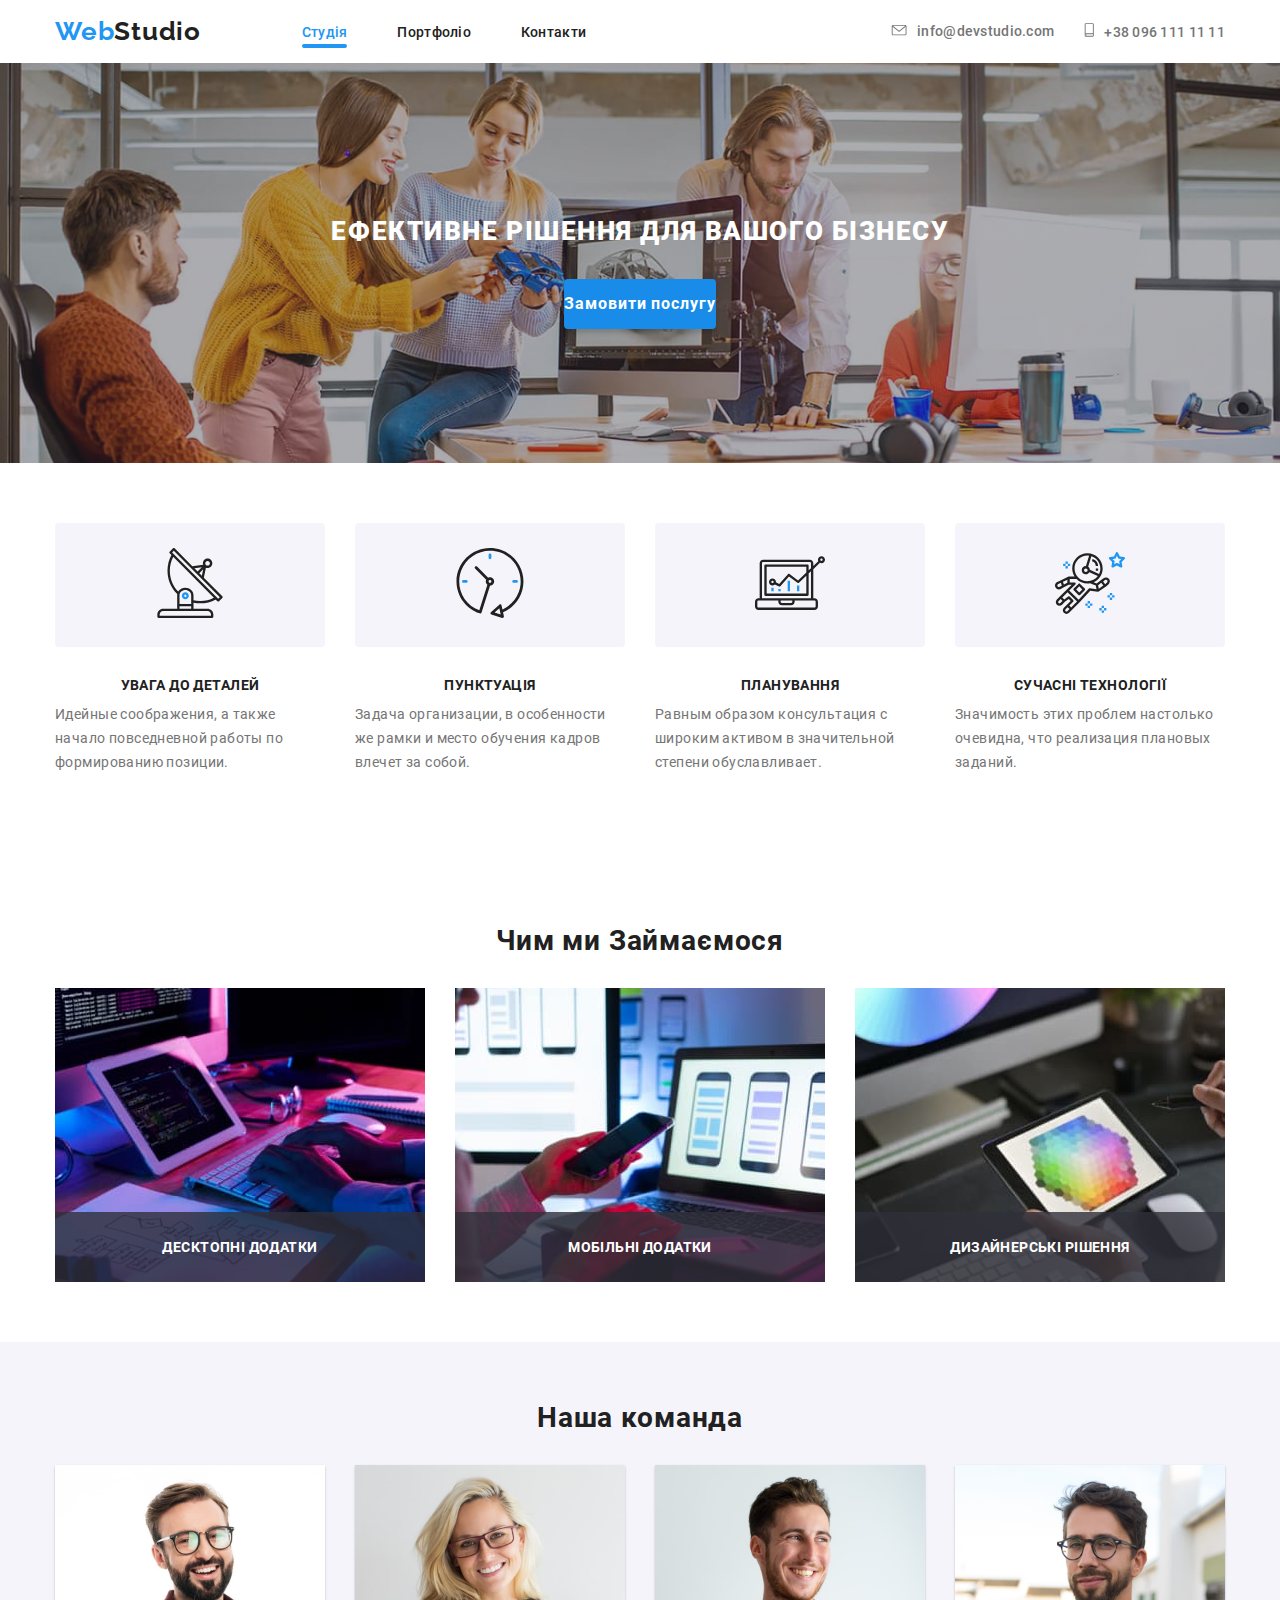
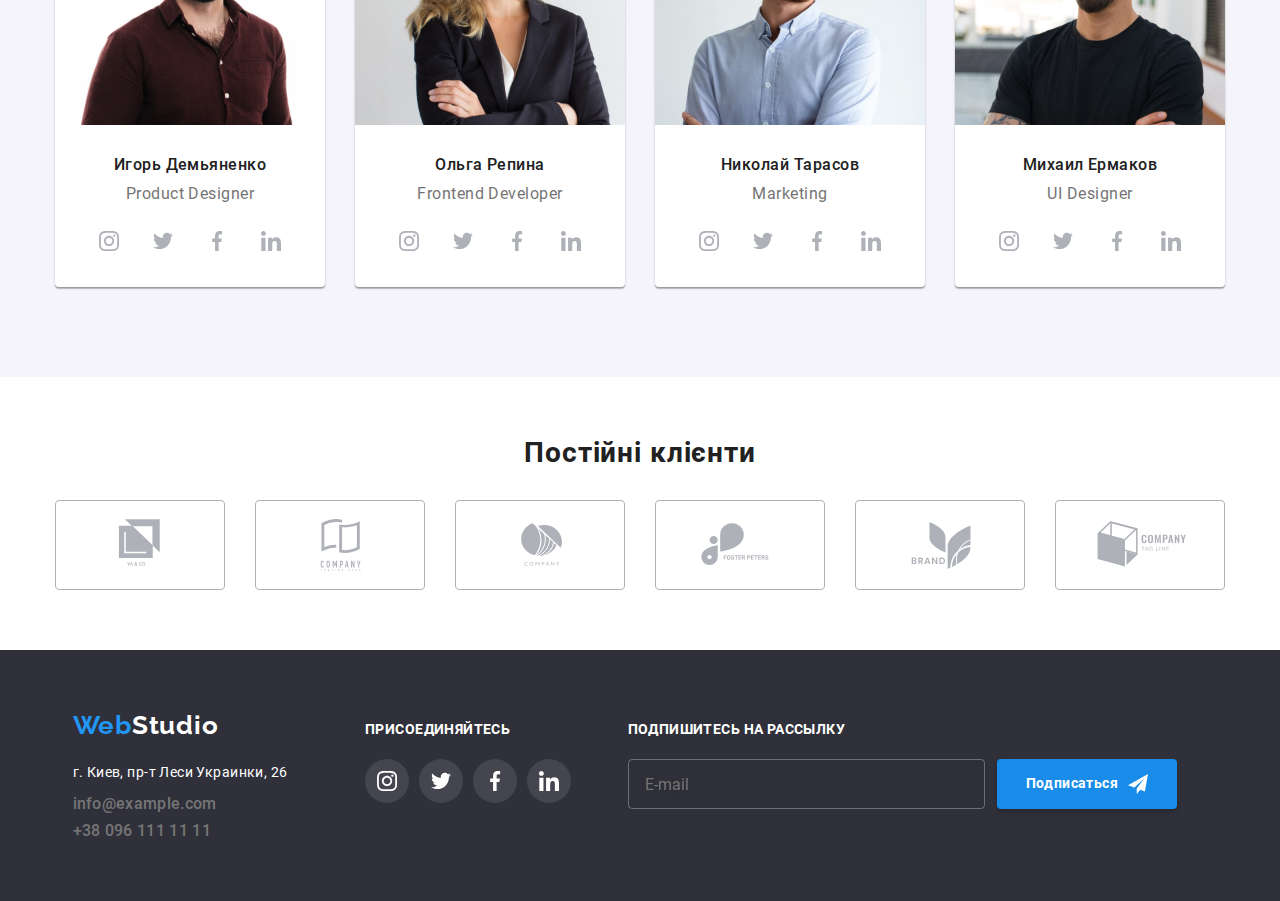
==== commit bffcae30: "ver. 0.8" ====
--- a/index.html
+++ b/index.html
@@ -70,7 +70,7 @@
                         <p class="h1-name">Оставьте свои данные, мы вам перезвоним</p>
                         <label class="modal-label">
                             <p class="name-label">Ім'я</p>
-                            <input  class="input-modal" type="text" name="name">
+                            <input  class="input-modal" type="text" name="name" required>
                             <div class="icon-input">
                                 <svg class="iconmodal">
                                   <use href="./img/symbol-defs.svg#modal-person"></use>
@@ -79,7 +79,7 @@
                         </label>
                         <label class="modal-label">
                             <span class="name-label">Телефон</span>
-                            <input  class="input-modal" type="tel" name="telephone">
+                            <input  class="input-modal" type="tel" name="telephone" required>
                             <div class="icon-input">
                                 <svg class="iconmodal">
                                   <use href="./img/symbol-defs.svg#modal-phone"></use>
--- a/css/main.min.css
+++ b/css/main.min.css
@@ -1,2 +1,2 @@
-@font-face{font-family:"Roboto";font-style:normal;font-weight:400;src:local("Roboto"),local("Roboto-Regular"),url("../fonts/roboto-v20-latin_cyrillic-regular.woff2") format("woff2"),url("../fonts/roboto-v20-latin_cyrillic-regular.woff") format("woff")}@font-face{font-family:"Roboto";font-style:normal;font-weight:500;src:local("Roboto Medium"),local("Roboto-Medium"),url("../fonts/roboto-v20-latin_cyrillic-500.woff2") format("woff2"),url("../fonts/roboto-v20-latin_cyrillic-500.woff") format("woff")}@font-face{font-family:"Roboto";font-style:normal;font-weight:700;src:local("Roboto Bold"),local("Roboto-Bold"),url("../fonts/roboto-v20-latin_cyrillic-700.woff2") format("woff2"),url("../fonts/roboto-v20-latin_cyrillic-700.woff") format("woff")}@font-face{font-family:"Roboto";font-style:normal;font-weight:900;src:local("Roboto Black"),local("Roboto-Black"),url("../fonts/roboto-v20-latin_cyrillic-900.woff2") format("woff2"),url("../fonts/roboto-v20-latin_cyrillic-900.woff") format("woff")}@font-face{font-family:"Raleway";font-style:normal;font-weight:700;src:local(""),url("../fonts/raleway-v17-latin_cyrillic-700.woff2") format("woff2"),url("../fonts/raleway-v17-latin_cyrillic-700.woff") format("woff")}/*! normalize.css v8.0.1 | MIT License | github.com/necolas/normalize.css */html{line-height:1.15;-webkit-text-size-adjust:100%}body{margin:0}main{display:block}h1{font-size:2em;margin:0.67em 0}hr{-webkit-box-sizing:content-box;box-sizing:content-box;height:0;overflow:visible}pre{font-family:monospace, monospace;font-size:1em}a{background-color:transparent}abbr[title]{border-bottom:none;text-decoration:underline;-webkit-text-decoration:underline dotted;text-decoration:underline dotted}b,strong{font-weight:bolder}code,kbd,samp{font-family:monospace, monospace;font-size:1em}small{font-size:80%}sub,sup{font-size:75%;line-height:0;position:relative;vertical-align:baseline}sub{bottom:-0.25em}sup{top:-0.5em}img{border-style:none}button,input,optgroup,select,textarea{font-family:inherit;font-size:100%;line-height:1.15;margin:0}button,input{overflow:visible}button,select{text-transform:none}button,[type="button"],[type="reset"],[type="submit"]{-webkit-appearance:button}button::-moz-focus-inner,[type="button"]::-moz-focus-inner,[type="reset"]::-moz-focus-inner,[type="submit"]::-moz-focus-inner{border-style:none;padding:0}button:-moz-focusring,[type="button"]:-moz-focusring,[type="reset"]:-moz-focusring,[type="submit"]:-moz-focusring{outline:1px dotted ButtonText}fieldset{padding:0.35em 0.75em 0.625em}legend{-webkit-box-sizing:border-box;box-sizing:border-box;color:inherit;display:table;max-width:100%;padding:0;white-space:normal}progress{vertical-align:baseline}textarea{overflow:auto}[type="checkbox"],[type="radio"]{-webkit-box-sizing:border-box;box-sizing:border-box;padding:0}[type="number"]::-webkit-inner-spin-button,[type="number"]::-webkit-outer-spin-button{height:auto}[type="search"]{-webkit-appearance:textfield;outline-offset:-2px}[type="search"]::-webkit-search-decoration{-webkit-appearance:none}::-webkit-file-upload-button{-webkit-appearance:button;font:inherit}details{display:block}summary{display:list-item}template{display:none}[hidden]{display:none}html{-webkit-box-sizing:border-box;box-sizing:border-box}*,*:before,*:after{-webkit-box-sizing:inherit;box-sizing:inherit;margin:0px;padding:0px}body{color:#212121;font-family:'Roboto', sans-serif}a{display:block;text-decoration:none;color:inherit;font-style:normal}b{text-transform:uppercase;font-style:normal;font-weight:bold;font-size:14px;line-height:1.142;letter-spacing:0.03em}li{list-style-type:none}img{display:block;width:100%;height:auto}.container{width:100%;margin-left:auto;margin-right:auto;padding:0 15px}h2{margin-bottom:30px;font-style:normal;font-weight:bold;font-size:28px;line-height:1.178;text-align:center;letter-spacing:0.03em}h3{margin-bottom:10px;font-style:normal;font-weight:bold;font-size:14px;line-height:1.142;text-align:center;letter-spacing:0.03em;text-transform:uppercase}p{font-style:normal;font-weight:normal;font-size:14px;line-height:1.714;letter-spacing:0.03em;color:#757575}.header{display:-webkit-box;display:-ms-flexbox;display:flex;-webkit-box-align:center;-ms-flex-align:center;align-items:center;-webkit-box-pack:justify;-ms-flex-pack:justify;justify-content:space-between;font-weight:500;font-size:14px;line-height:1.142;letter-spacing:0.02em;position:relative}@media screen and (max-width: 767px){.icons-mob{fill:currentColor}.menu-button{outline:none;border:none;background:none}.menu-button:active{color:#2196F3}.menu-button .icon-cross{display:none}.menu-button.is-open .icon-cross{display:block}.menu-button.is-open .icon-menu{display:none}.menu-container{text-align:center;background-color:#ffffff;opacity:0;pointer-events:none;-webkit-transform:translateY(100%);transform:translateY(100%);-webkit-transition:cubic-bezier(0.4, 0, 0.2, 1);transition:cubic-bezier(0.4, 0, 0.2, 1);-webkit-transition-duration:250ms;transition-duration:250ms;position:absolute;bottom:0;left:0;width:100%}.menu-container.is-open{opacity:1;display:block;-webkit-transform:translateY(100%);transform:translateY(100%);-webkit-transition:cubic-bezier(0.4, 0, 0.2, 1);transition:cubic-bezier(0.4, 0, 0.2, 1);-webkit-transition-duration:250ms;transition-duration:250ms;visibility:visible;pointer-events:initial}}@media screen and (min-width: 768px){.menu-button{display:none}}.logo{font-family:'Raleway', sans-serif;color:#212121;font-weight:bold;font-size:26px;line-height:1.192;letter-spacing:0.03em;text-decoration:none;margin:16px 0px}.logo .logo-item{color:#2196F3}.address-footer .logo{padding-top:60px;color:#fff;font-weight:700;text-transform:none;margin-bottom:20px;margin-top:0px}.menu-container{padding:60px 0px;font-style:normal;font-weight:500;font-size:18px;line-height:1.166;letter-spacing:0.02em}.site-nav{margin-bottom:60px}.site-nav li:not(:last-child){margin-bottom:40px}.site-nav li{position:relative;-webkit-transition:cubic-bezier(0.4, 0, 0.2, 1);transition:cubic-bezier(0.4, 0, 0.2, 1);-webkit-transition-duration:250ms;transition-duration:250ms}.link{position:relative;display:inline}.link:hover,.link:focus{color:#2196F3}.link.current{color:#2196F3}.link:active{color:#757575}.link.current::after{position:absolute;content:'';display:block;bottom:-8px;left:0;width:100%;height:4px;background-color:#2196F3;border-radius:2px}.contacts-item:hover,.contacts-item:focus{color:#2196F3}.contacts-item:active{color:#757575}.envelope{width:16px;height:12px}.smartphone{width:10px;height:15px}.icon{fill:currentColor}.contacts-item{font-weight:500;line-height:1.14;letter-spacing:0.02em;color:#757575;margin-left:24px;-webkit-transition:cubic-bezier(0.4, 0, 0.2, 1);transition:cubic-bezier(0.4, 0, 0.2, 1);-webkit-transition-duration:250ms;transition-duration:250ms;margin-bottom:16px}section{padding-top:60px;padding-bottom:60px}section.hero{padding:0px}.benefits-list{text-align:center}@media screen and (min-width: 768px){.benefits-list{display:-webkit-box;display:-ms-flexbox;display:flex;-ms-flex-wrap:wrap;flex-wrap:wrap;-webkit-box-pack:center;-ms-flex-pack:center;justify-content:center}}@media screen and (min-width: 1024px){.benefits-list{display:-webkit-box;display:-ms-flexbox;display:flex;-ms-flex-wrap:nowrap;flex-wrap:nowrap}}.benefits-item{margin-bottom:30px}.benefits-item:last-child{margin-bottom:0px}.benefits-item p{text-align:left}@media screen and (max-width: 479px){.benefits-item{max-width:100%}}@media screen and (min-width: 480px), (max-width: 767px){.benefits-item{width:450px;margin-right:auto;margin-left:auto}}@media screen and (min-width: 768px){.benefits-item{max-width:354px;margin-right:30px;margin-left:0px}.benefits-item:nth-child(2n){margin-right:0px}}@media screen and (min-width: 1024px){.benefits-item{width:calc((100%-90px) / 4)}.benefits-item:not(:last-child){margin-right:30px}}.benefits-logo{padding:25px 0px;margin-bottom:30px;background:#F5F4FA;border-radius:4px}.benefits-icons{width:70px;height:70px}@media screen and (max-width: 1023px){.section-products{display:none}}@media screen and (min-width: 1024px){.products-list{display:-webkit-box;display:-ms-flexbox;display:flex}.products-list .products{width:calc((100%-90px) / 3);margin-right:30px}.products-list .products:last-child{margin-right:0px}.products-list .products-position{position:relative}.products-list .name{color:#fff;text-align:center;padding-top:27px;padding-bottom:27px;text-transform:uppercase;background:rgba(47,48,58,0.8);position:absolute;bottom:0;left:0;right:0;margin-bottom:0px}}.section-team{padding:60px 0px;background:#F5F4FA}@media screen and (min-width: 768px){.team-list{display:-webkit-box;display:-ms-flexbox;display:flex;-ms-flex-wrap:wrap;flex-wrap:wrap;-webkit-box-pack:center;-ms-flex-pack:center;justify-content:center}}@media screen and (min-width: 1024px){.team-list{display:-webkit-box;display:-ms-flexbox;display:flex}}.teammates{margin-bottom:30px;background:#fff;-webkit-box-shadow:0px 1px 3px rgba(0,0,0,0.12),0px 1px 1px rgba(0,0,0,0.14),0px 2px 1px rgba(0,0,0,0.2);box-shadow:0px 1px 3px rgba(0,0,0,0.12),0px 1px 1px rgba(0,0,0,0.14),0px 2px 1px rgba(0,0,0,0.2);border-radius:0px 0px 4px 4px}.teammates p{margin-top:30px;margin-bottom:10px;font-style:normal;font-weight:500;font-size:16px;line-height:1.187;text-align:center;letter-spacing:0.03em;color:#212121}.teammates p.text{margin:0px;color:#757575;font-weight:normal}@media screen and (max-width: 479px){.teammates{max-width:100%}.teammates:last-child{margin-bottom:0px}}@media screen and (min-width: 480px), (max-width: 767px){.teammates{width:450px;margin-right:auto;margin-left:auto}}@media screen and (min-width: 768px){.teammates{max-width:354px;margin-right:30px;margin-left:0px}.teammates:nth-child(2n){margin-right:0px}}@media screen and (min-width: 1024px){.teammates{width:calc((100% - 90px) / 4)}.teammates:not(:last-child){margin-right:30px}}.clients-list{list-style-type:none}@media screen and (max-width: 1023px){.clients-list{display:-webkit-box;display:-ms-flexbox;display:flex;-ms-flex-wrap:wrap;flex-wrap:wrap;-webkit-box-pack:justify;-ms-flex-pack:justify;justify-content:space-between}}@media screen and (max-width: 767px){.clients-list .client{width:calc((100% - 30px) / 2);height:90px;margin-bottom:30px}.clients-list .client:nth-last-child(-n+2){margin-bottom:0px}}@media screen and (min-width: 768px){.clients-list .client{width:calc((100% - 60px) / 3);height:90px;margin-bottom:30px}.clients-list .client:nth-last-child(-n+3){margin-bottom:0px}}.client-link{display:-webkit-box;display:-ms-flexbox;display:flex;-webkit-box-pack:center;-ms-flex-pack:center;justify-content:center;-webkit-box-align:center;-ms-flex-align:center;align-items:center;width:100%;height:90px;overflow:hidden;fill:#AFB1B8;border:1px solid #AFB1B8;border-radius:4px;outline:none;-webkit-transition:color 250ms cubic-bezier(0.4, 0, 0.2, 1),border-color 250ms cubic-bezier(0.4, 0, 0.2, 1);transition:color 250ms cubic-bezier(0.4, 0, 0.2, 1),border-color 250ms cubic-bezier(0.4, 0, 0.2, 1)}.client-link:hover,.client-link:focus{fill:#2196F3;border-color:#2196F3}.client-link:active{fill:#757575;border-color:#757575}.hero{display:-webkit-box;display:-ms-flexbox;display:flex;-webkit-box-align:center;-ms-flex-align:center;align-items:center;max-width:1600px;height:400px;text-align:center;margin-left:auto;margin-right:auto;background-position:center;background-image:-webkit-gradient(linear, left top, right top, from(rgba(47,48,58,0.4)), to(rgba(47,48,58,0.4))),url(../img/headerimg.jpg);background-image:linear-gradient(to right, rgba(47,48,58,0.4), rgba(47,48,58,0.4)),url(../img/headerimg.jpg);background-size:cover;background-color:rgba(47,48,58,0.4)}h1{font-weight:900;font-size:26px;line-height:1.363;text-align:center;letter-spacing:0.06em;text-transform:uppercase;color:#fff;width:360px;margin-left:auto;margin-right:auto;margin-bottom:30px}.button{width:200px;height:50px;background:#188CE8;-webkit-box-shadow:0px 4px 4px rgba(0,0,0,0.15);box-shadow:0px 4px 4px rgba(0,0,0,0.15);border-radius:4px;border:inherit;outline:none;font-weight:bold;font-size:16px;line-height:1.875;text-align:center;letter-spacing:0.06em;color:#fff}.button:hover,.button:focus{color:#212121;background-color:#2196F3;-webkit-box-shadow:0px 3px 1px rgba(0,0,0,0.1),0px 1px 2px rgba(0,0,0,0.08),0px 2px 2px rgba(0,0,0,0.12);box-shadow:0px 3px 1px rgba(0,0,0,0.1),0px 1px 2px rgba(0,0,0,0.08),0px 2px 2px rgba(0,0,0,0.12)}.button:active{color:#212121;background-color:#AFB1B8}.button.footer{display:-webkit-box;display:-ms-flexbox;display:flex;-webkit-box-align:center;-ms-flex-align:center;align-items:center;-ms-flex-pack:distribute;justify-content:space-around;margin:20px auto 0px auto;text-align:center;padding:10px 29px}.button.footer.social-icons{fill:currentColor}.button.footer p{color:inherit;font-weight:bold}.button-list{color:#212121;display:-webkit-box;display:-ms-flexbox;display:flex;-ms-flex-wrap:wrap;flex-wrap:wrap;margin-bottom:40px;-webkit-box-pack:justify;-ms-flex-pack:justify;justify-content:space-between;-ms-flex-line-pack:distribute;align-content:space-around}.button-list .btn{padding-top:6px;padding-left:22px;padding-right:22px;padding-bottom:6px;color:#212121;background-color:#F5F4FA;border:4px;border-radius:4px;cursor:pointer;-webkit-transition:cubic-bezier(0.4, 0, 0.2, 1);transition:cubic-bezier(0.4, 0, 0.2, 1);-webkit-transition-duration:250ms;transition-duration:250ms;outline:none}.button-list .item:not(:last-child){margin-right:8px;margin-bottom:15px}.btn:hover,.btn:focus{color:#fff;background-color:#2196F3;-webkit-box-shadow:0px 3px 1px rgba(0,0,0,0.1),0px 1px 2px rgba(0,0,0,0.08),0px 2px 2px rgba(0,0,0,0.12);box-shadow:0px 3px 1px rgba(0,0,0,0.1),0px 1px 2px rgba(0,0,0,0.08),0px 2px 2px rgba(0,0,0,0.12)}.btn:active{color:#757575}.backdrop{position:fixed;top:0;left:0;width:100%;height:100%;background:rgba(0,0,0,0.2);border-radius:4px;-webkit-transition:cubic-bezier(0.4, 0, 0.2, 1);transition:cubic-bezier(0.4, 0, 0.2, 1);-webkit-transition-duration:250ms;transition-duration:250ms;z-index:1}.backdrop.is-hidden{opacity:0;pointer-events:none;-webkit-transition:cubic-bezier(0.4, 0, 0.2, 1);transition:cubic-bezier(0.4, 0, 0.2, 1);-webkit-transition-duration:250ms;transition-duration:250ms}.modal{position:absolute;top:50%;left:50%;-webkit-transform:translate(-50%, -50%);transform:translate(-50%, -50%);width:450px;height:609px;background:#FFFFFF;-webkit-box-shadow:0px 1px 3px rgba(0,0,0,0.12),0px 1px 1px rgba(0,0,0,0.14),0px 2px 1px rgba(0,0,0,0.2);box-shadow:0px 1px 3px rgba(0,0,0,0.12),0px 1px 1px rgba(0,0,0,0.14),0px 2px 1px rgba(0,0,0,0.2);border-radius:4px;-webkit-transition:cubic-bezier(0.4, 0, 0.2, 1);transition:cubic-bezier(0.4, 0, 0.2, 1);-webkit-transition-duration:250ms;transition-duration:250ms}.modal-btn{display:-webkit-box;display:-ms-flexbox;display:flex;-webkit-box-pack:center;-ms-flex-pack:center;justify-content:center;-webkit-box-align:center;-ms-flex-align:center;align-items:center;position:absolute;top:8px;right:8px;width:30px;height:30px;border-radius:50%;border:1px solid rgba(0,0,0,0.1);outline:none;background-color:transparent}.modal-btn:hover,.modal-btn:focus{fill:#2196F3}.svg-btn{width:18px;height:18px}.form-modal .h1-name{font-style:normal;font-weight:bold;font-size:20px;line-height:1.15;text-align:center;letter-spacing:0.03em}.form-modal{display:-webkit-box;display:-ms-flexbox;display:flex;-webkit-box-orient:vertical;-webkit-box-direction:normal;-ms-flex-direction:column;flex-direction:column;padding:40px;-webkit-transition:cubic-bezier(0.4, 0, 0.2, 1);transition:cubic-bezier(0.4, 0, 0.2, 1)}.form-modal button{width:200px;-ms-flex-item-align:center;-ms-grid-row-align:center;align-self:center}.modal-label{position:relative;margin-top:10px;color:#757575}.modal-label .name-label{display:-webkit-box;display:-ms-flexbox;display:flex;justify-items:flex-start;margin-bottom:4px;font-style:normal;font-weight:normal;font-size:12px;line-height:14px}.input-modal{width:370px;height:40px;padding-left:42px;border:1px solid rgba(33,33,33,0.2);-webkit-box-sizing:border-box;box-sizing:border-box;border-radius:4px}.input-modal.area{width:370px;height:120px;padding:12px 16px;resize:none}.input-modal:focus+.icon-input{color:#2196F3}.input-modal:focus{border-color:#2196F3;outline:none}.icon-input{position:absolute;display:-webkit-box;display:-ms-flexbox;display:flex;bottom:11px;left:11px}.icon-input,.iconmodal{width:18px;height:18px;fill:currentColor}.form-modal .checkbox-text{font-style:normal;font-weight:normal;font-size:12px;line-height:1.714;color:#757575}.label-checkbox{margin-top:20px;margin-bottom:30px}.checkbox-text-terms{display:inline;color:#2196F3;text-decoration:underline}.checkbox-text::before{content:"";display:inline-block;width:16px;height:16px;margin-right:8px;vertical-align:text-top;border:2px solid #212121;border-radius:2px;background-color:#fff;-webkit-transition:background-color 250ms cubic-bezier(0.4, 0, 0.2, 1),border-color 250ms cubic-bezier(0.4, 0, 0.2, 1);transition:background-color 250ms cubic-bezier(0.4, 0, 0.2, 1),border-color 250ms cubic-bezier(0.4, 0, 0.2, 1)}.checkbox{position:absolute;-webkit-appearance:none;-moz-appearance:none;appearance:none}.checkbox:checked ~ .checkbox-text::before{background-color:#2196F3;background-image:url(../img/SVG/check.svg);background-position:center;background-size:contain;background-repeat:no-repeat;border-color:#2196F3;background-origin:border-box}.social-list{display:-webkit-box;display:-ms-flexbox;display:flex;padding-top:16px;padding-bottom:24px;-webkit-box-pack:center;-ms-flex-pack:center;justify-content:center}.icons:not(:last-child){margin-right:10px}.icons-link{display:-webkit-box;display:-ms-flexbox;display:flex;-webkit-box-pack:center;-ms-flex-pack:center;justify-content:center;-webkit-box-align:center;-ms-flex-align:center;align-items:center;color:#AFB1B8;text-decoration:none;font-style:normal;width:44px;height:44px;background-color:rgba(255,255,255,0.1);border-radius:50%;-webkit-transition:cubic-bezier(0.4, 0, 0.2, 1);transition:cubic-bezier(0.4, 0, 0.2, 1);-webkit-transition-duration:250ms;transition-duration:250ms}.icons-link:hover,.icons-link:focus{color:#fff;background-color:rgba(33,150,243,0.9)}.icons-link:active{color:#fff}.teammates .social-icons{width:20px;height:20px;fill:currentColor}footer{background-color:#2F303A;color:#fff}div.footer{padding-top:60px;padding-bottom:60px;text-align:center}.address-list{margin-bottom:60px}.address-list p{font-style:normal;margin-bottom:10px;color:currentColor}.social-container{margin-bottom:60px}.footer .social-icons{width:20px;height:20px;fill:#fff}.input-form{width:450px;height:50px;border:1px solid rgba(255,255,255,0.3);-webkit-box-sizing:border-box;box-sizing:border-box;-webkit-filter:drop-shadow(0px 4px 4px rgba(0,0,0,0.15));filter:drop-shadow(0px 4px 4px rgba(0,0,0,0.15));border-radius:4px;background:transparent;padding-left:16px;color:currentColor;outline:none;margin-top:20px}@media screen and (max-width: 479px){.input-form{width:100%}}
+@font-face{font-family:"Roboto";font-style:normal;font-weight:400;src:local("Roboto"),local("Roboto-Regular"),url("../fonts/roboto-v20-latin_cyrillic-regular.woff2") format("woff2"),url("../fonts/roboto-v20-latin_cyrillic-regular.woff") format("woff")}@font-face{font-family:"Roboto";font-style:normal;font-weight:500;src:local("Roboto Medium"),local("Roboto-Medium"),url("../fonts/roboto-v20-latin_cyrillic-500.woff2") format("woff2"),url("../fonts/roboto-v20-latin_cyrillic-500.woff") format("woff")}@font-face{font-family:"Roboto";font-style:normal;font-weight:700;src:local("Roboto Bold"),local("Roboto-Bold"),url("../fonts/roboto-v20-latin_cyrillic-700.woff2") format("woff2"),url("../fonts/roboto-v20-latin_cyrillic-700.woff") format("woff")}@font-face{font-family:"Roboto";font-style:normal;font-weight:900;src:local("Roboto Black"),local("Roboto-Black"),url("../fonts/roboto-v20-latin_cyrillic-900.woff2") format("woff2"),url("../fonts/roboto-v20-latin_cyrillic-900.woff") format("woff")}@font-face{font-family:"Raleway";font-style:normal;font-weight:700;src:local(""),url("../fonts/raleway-v17-latin_cyrillic-700.woff2") format("woff2"),url("../fonts/raleway-v17-latin_cyrillic-700.woff") format("woff")}/*! normalize.css v8.0.1 | MIT License | github.com/necolas/normalize.css */html{line-height:1.15;-webkit-text-size-adjust:100%}body{margin:0}main{display:block}h1{font-size:2em;margin:0.67em 0}hr{-webkit-box-sizing:content-box;box-sizing:content-box;height:0;overflow:visible}pre{font-family:monospace, monospace;font-size:1em}a{background-color:transparent}abbr[title]{border-bottom:none;text-decoration:underline;-webkit-text-decoration:underline dotted;text-decoration:underline dotted}b,strong{font-weight:bolder}code,kbd,samp{font-family:monospace, monospace;font-size:1em}small{font-size:80%}sub,sup{font-size:75%;line-height:0;position:relative;vertical-align:baseline}sub{bottom:-0.25em}sup{top:-0.5em}img{border-style:none}button,input,optgroup,select,textarea{font-family:inherit;font-size:100%;line-height:1.15;margin:0}button,input{overflow:visible}button,select{text-transform:none}button,[type="button"],[type="reset"],[type="submit"]{-webkit-appearance:button}button::-moz-focus-inner,[type="button"]::-moz-focus-inner,[type="reset"]::-moz-focus-inner,[type="submit"]::-moz-focus-inner{border-style:none;padding:0}button:-moz-focusring,[type="button"]:-moz-focusring,[type="reset"]:-moz-focusring,[type="submit"]:-moz-focusring{outline:1px dotted ButtonText}fieldset{padding:0.35em 0.75em 0.625em}legend{-webkit-box-sizing:border-box;box-sizing:border-box;color:inherit;display:table;max-width:100%;padding:0;white-space:normal}progress{vertical-align:baseline}textarea{overflow:auto}[type="checkbox"],[type="radio"]{-webkit-box-sizing:border-box;box-sizing:border-box;padding:0}[type="number"]::-webkit-inner-spin-button,[type="number"]::-webkit-outer-spin-button{height:auto}[type="search"]{-webkit-appearance:textfield;outline-offset:-2px}[type="search"]::-webkit-search-decoration{-webkit-appearance:none}::-webkit-file-upload-button{-webkit-appearance:button;font:inherit}details{display:block}summary{display:list-item}template{display:none}[hidden]{display:none}html{-webkit-box-sizing:border-box;box-sizing:border-box}*,*:before,*:after{-webkit-box-sizing:inherit;box-sizing:inherit;margin:0px;padding:0px}body{color:#212121;font-family:'Roboto', sans-serif}a{display:block;text-decoration:none;color:inherit;font-style:normal}b{text-transform:uppercase;font-style:normal;font-weight:bold;font-size:14px;line-height:1.142;letter-spacing:0.03em}li{list-style-type:none}img{display:block;width:100%;height:auto}.container{margin-left:auto;margin-right:auto;padding:0 15px}@media screen and (min-width: 480px){.container{width:480px}}@media screen and (min-width: 768px){.container{width:768px}}@media screen and (min-width: 1200px){.container{width:1200px}}h2{margin-bottom:30px;font-style:normal;font-weight:bold;font-size:28px;line-height:1.178;text-align:center;letter-spacing:0.03em}h3{margin-bottom:10px;font-style:normal;font-weight:bold;font-size:14px;line-height:1.142;text-align:center;letter-spacing:0.03em;text-transform:uppercase}p{font-style:normal;font-weight:normal;font-size:14px;line-height:1.714;letter-spacing:0.03em;color:#757575}header{position:relative}.header{display:-webkit-box;display:-ms-flexbox;display:flex;-webkit-box-align:center;-ms-flex-align:center;align-items:center;-webkit-box-pack:justify;-ms-flex-pack:justify;justify-content:space-between}@media screen and (max-width: 767px){.icons-mob{fill:currentColor}.menu-button{outline:none;border:none;background:none}.menu-button:active{color:#2196F3}.menu-button .icon-cross{display:none}.menu-button.is-open .icon-cross{display:block}.menu-button.is-open .icon-menu{display:none}.menu-container{text-align:center;background-color:#ffffff;opacity:0;pointer-events:none;border-top:1px solid #ECECEC;-webkit-transition:cubic-bezier(0.4, 0, 0.2, 1);transition:cubic-bezier(0.4, 0, 0.2, 1);-webkit-transition-duration:250ms;transition-duration:250ms;position:absolute;top:100%;left:0;width:100%}.menu-container.is-open{z-index:5;opacity:1;display:block;-webkit-transition:cubic-bezier(0.4, 0, 0.2, 1);transition:cubic-bezier(0.4, 0, 0.2, 1);-webkit-transition-duration:250ms;transition-duration:250ms;visibility:visible;pointer-events:initial}}@media screen and (min-width: 768px){.menu-button{display:none}}.logo{font-family:'Raleway', sans-serif;color:#212121;font-weight:bold;font-size:26px;line-height:1.192;letter-spacing:0.03em;text-decoration:none;margin:16px 0px}.logo .logo-item{color:#2196F3}.address-footer .logo{padding-top:60px;color:#fff;font-weight:700;text-transform:none;margin-bottom:20px;margin-top:0px}.menu-container{font-style:normal;font-weight:500;font-size:18px;line-height:1.166;letter-spacing:0.02em}.site-nav li{position:relative;-webkit-transition:cubic-bezier(0.4, 0, 0.2, 1);transition:cubic-bezier(0.4, 0, 0.2, 1);-webkit-transition-duration:250ms;transition-duration:250ms}@media screen and (max-width: 767px){.menu-container{padding:60px 0px}.site-nav{margin-bottom:60px}.site-nav li:not(:last-child){margin-bottom:40px}}@media screen and (min-width: 768px){.menu-container{display:-webkit-box;display:-ms-flexbox;display:flex;-webkit-box-align:center;-ms-flex-align:center;align-items:center;font-style:normal;font-weight:500;font-size:14px;line-height:1.142;letter-spacing:0.02em}.site-nav{display:-webkit-box;display:-ms-flexbox;display:flex;margin-right:84px}.site-nav li:not(:last-child){margin-right:50px}}@media screen and (min-width: 768px) and (min-width: 1200px){.site-nav{margin-right:0px}}.link{position:relative;display:inline}.link:hover,.link:focus{color:#2196F3}.link.current{color:#2196F3}.link:active{color:#757575}.link.current::after{position:absolute;content:'';display:block;bottom:-8px;left:0;width:100%;height:4px;background-color:#2196F3;border-radius:2px}@media screen and (max-width: 1199px){.contacts-list{-webkit-box-align:center;-ms-flex-align:center;align-items:center}.contacts-list li:not(:last-child){margin-bottom:10px}}@media screen and (min-width: 1200px){.contacts-list{display:-webkit-box;display:-ms-flexbox;display:flex;-webkit-box-align:center;-ms-flex-align:center;align-items:center;margin-left:305px}.contacts-list li:last-child{margin-left:30px}}.contacts-item:hover,.contacts-item:focus{color:#2196F3}.contacts-item:active{color:#757575}.envelope{width:16px;height:12px}.smartphone{width:10px;height:15px}.icon{margin-right:10px;fill:currentColor}.contacts-item{font-weight:500;line-height:1.14;letter-spacing:0.02em;color:#757575;-webkit-transition:cubic-bezier(0.4, 0, 0.2, 1);transition:cubic-bezier(0.4, 0, 0.2, 1);-webkit-transition-duration:250ms;transition-duration:250ms;margin-bottom:16px;margin-left:24px}@media screen and (min-width: 768px){.contacts-item{margin-bottom:0px;margin-left:0px}}section{padding-top:60px;padding-bottom:60px}section.hero{padding:0px}.benefits-list{text-align:center}@media screen and (min-width: 768px){.benefits-list{display:-webkit-box;display:-ms-flexbox;display:flex;-ms-flex-wrap:wrap;flex-wrap:wrap;-webkit-box-pack:center;-ms-flex-pack:center;justify-content:center}}@media screen and (min-width: 1200px){.benefits-list{display:-webkit-box;display:-ms-flexbox;display:flex;-ms-flex-wrap:nowrap;flex-wrap:nowrap}}.benefits-item{margin-bottom:30px}.benefits-item:last-child{margin-bottom:0px}.benefits-item p{text-align:left}@media screen and (max-width: 479px){.benefits-item{max-width:100%}}@media screen and (min-width: 480px), (max-width: 767px){.benefits-item{width:450px;margin-right:auto;margin-left:auto}}@media screen and (min-width: 768px){.benefits-item{max-width:354px;margin-right:30px;margin-left:0px}.benefits-item:nth-child(2n){margin-right:0px}}@media screen and (min-width: 1200px){.benefits-item{width:calc((100%-90px) / 4)}.benefits-item:not(:last-child){margin-right:30px}}.benefits-logo{padding:25px 0px;margin-bottom:30px;background:#F5F4FA;border-radius:4px}.benefits-icons{width:70px;height:70px}@media screen and (max-width: 1199px){.section-products{display:none}}@media screen and (min-width: 1200px){.products-list{display:-webkit-box;display:-ms-flexbox;display:flex}.products-list .products{width:calc((100%-90px) / 3);margin-right:30px}.products-list .products:last-child{margin-right:0px}.products-list .products-position{position:relative}.products-list .name{color:#fff;text-align:center;padding-top:27px;padding-bottom:27px;text-transform:uppercase;background:rgba(47,48,58,0.8);position:absolute;bottom:0;left:0;right:0;margin-bottom:0px}}.section-team{padding:60px 0px;background:#F5F4FA}@media screen and (min-width: 768px){.team-list{display:-webkit-box;display:-ms-flexbox;display:flex;-ms-flex-wrap:wrap;flex-wrap:wrap;-webkit-box-pack:center;-ms-flex-pack:center;justify-content:center}}@media screen and (min-width: 1200px){.team-list{display:-webkit-box;display:-ms-flexbox;display:flex}}.teammates{margin-bottom:30px;background:#fff;-webkit-box-shadow:0px 1px 3px rgba(0,0,0,0.12),0px 1px 1px rgba(0,0,0,0.14),0px 2px 1px rgba(0,0,0,0.2);box-shadow:0px 1px 3px rgba(0,0,0,0.12),0px 1px 1px rgba(0,0,0,0.14),0px 2px 1px rgba(0,0,0,0.2);border-radius:0px 0px 4px 4px}.teammates p{margin-top:30px;margin-bottom:10px;font-style:normal;font-weight:500;font-size:16px;line-height:1.187;text-align:center;letter-spacing:0.03em;color:#212121}.teammates p.text{margin:0px;color:#757575;font-weight:normal}@media screen and (max-width: 479px){.teammates{max-width:100%}.teammates:last-child{margin-bottom:0px}}@media screen and (min-width: 480px), (max-width: 767px){.teammates{width:450px;margin-right:auto;margin-left:auto}}@media screen and (min-width: 768px){.teammates{max-width:354px;margin-right:30px;margin-left:0px}.teammates:nth-child(2n){margin-right:0px}}@media screen and (min-width: 1200px){.teammates{width:calc((100% - 90px) / 4)}.teammates:not(:last-child){margin-right:30px}}.clients-list{list-style-type:none}@media screen and (max-width: 1199px){.clients-list{display:-webkit-box;display:-ms-flexbox;display:flex;-ms-flex-wrap:wrap;flex-wrap:wrap;-webkit-box-pack:justify;-ms-flex-pack:justify;justify-content:space-between}}@media screen and (max-width: 767px){.clients-list .client{width:calc((100% - 30px) / 2);height:90px;margin-bottom:30px}.clients-list .client:nth-last-child(-n+2){margin-bottom:0px}}@media screen and (min-width: 768px){.clients-list .client{width:calc((100% - 60px) / 3);height:90px;margin-bottom:30px}.clients-list .client:nth-last-child(-n+3){margin-bottom:0px}}@media screen and (min-width: 1200px){.clients-list{display:-webkit-box;display:-ms-flexbox;display:flex;-webkit-box-pack:justify;-ms-flex-pack:justify;justify-content:space-between}.clients-list .client{width:calc((100% - 150px) / 6);height:90px;margin-bottom:0px}.clients-list .client:last-child{margin-right:0px}}.client-link{display:-webkit-box;display:-ms-flexbox;display:flex;-webkit-box-pack:center;-ms-flex-pack:center;justify-content:center;-webkit-box-align:center;-ms-flex-align:center;align-items:center;width:100%;height:90px;overflow:hidden;fill:#AFB1B8;border:1px solid #AFB1B8;border-radius:4px;outline:none;-webkit-transition:color 250ms cubic-bezier(0.4, 0, 0.2, 1),border-color 250ms cubic-bezier(0.4, 0, 0.2, 1);transition:color 250ms cubic-bezier(0.4, 0, 0.2, 1),border-color 250ms cubic-bezier(0.4, 0, 0.2, 1)}.client-link:hover,.client-link:focus{fill:#2196F3;border-color:#2196F3}.client-link:active{fill:#757575;border-color:#757575}.hero{display:-webkit-box;display:-ms-flexbox;display:flex;-webkit-box-align:center;-ms-flex-align:center;align-items:center;max-width:1600px;height:400px;text-align:center;margin-left:auto;margin-right:auto;background-position:center;background-image:-webkit-gradient(linear, left top, right top, from(rgba(47,48,58,0.4)), to(rgba(47,48,58,0.4))),url(../img/headerimg.jpg);background-image:linear-gradient(to right, rgba(47,48,58,0.4), rgba(47,48,58,0.4)),url(../img/headerimg.jpg);background-size:cover;background-color:rgba(47,48,58,0.4)}h1{font-weight:900;font-size:26px;line-height:1.363;text-align:center;letter-spacing:0.06em;text-transform:uppercase;color:#fff;width:100%;margin-left:auto;margin-right:auto;margin-bottom:30px}.button{max-width:200px;height:50px;background:#188CE8;-webkit-box-shadow:0px 4px 4px rgba(0,0,0,0.15);box-shadow:0px 4px 4px rgba(0,0,0,0.15);border-radius:4px;border:inherit;outline:none;font-weight:bold;font-size:16px;line-height:1.875;text-align:center;letter-spacing:0.06em;color:#fff}.button:hover,.button:focus{color:#212121;background-color:#2196F3;-webkit-box-shadow:0px 3px 1px rgba(0,0,0,0.1),0px 1px 2px rgba(0,0,0,0.08),0px 2px 2px rgba(0,0,0,0.12);box-shadow:0px 3px 1px rgba(0,0,0,0.1),0px 1px 2px rgba(0,0,0,0.08),0px 2px 2px rgba(0,0,0,0.12)}.button:active{color:#212121;background-color:#AFB1B8}.button.footer{display:-webkit-box;display:-ms-flexbox;display:flex;-webkit-box-align:center;-ms-flex-align:center;align-items:center;-ms-flex-pack:distribute;justify-content:space-around;text-align:center;margin:20px auto 0px auto;padding:10px 29px;-webkit-transition:cubic-bezier(0.4, 0, 0.2, 1);transition:cubic-bezier(0.4, 0, 0.2, 1);-webkit-transition-duration:250ms;transition-duration:250ms}.button.footer.social-icons{fill:currentColor}.button.footer p{color:inherit;font-weight:bold;margin-right:10px}@media screen and (min-width: 1200px){.button.footer{margin:0px 0px 0px 12px}}.button-list{display:-webkit-box;display:-ms-flexbox;display:flex;-ms-flex-wrap:wrap;flex-wrap:wrap;margin-bottom:40px;-webkit-box-pack:justify;-ms-flex-pack:justify;justify-content:space-between;-ms-flex-line-pack:distribute;align-content:space-around;color:#212121}.button-list .btn{padding-top:6px;padding-left:22px;padding-right:22px;padding-bottom:6px;color:#212121;background-color:#F5F4FA;border:4px;border-radius:4px;cursor:pointer;-webkit-transition:cubic-bezier(0.4, 0, 0.2, 1);transition:cubic-bezier(0.4, 0, 0.2, 1);-webkit-transition-duration:250ms;transition-duration:250ms;outline:none}.button-list .item:not(:last-child){margin-right:8px;margin-bottom:15px}@media screen and (min-width: 768px){.button-list{margin-bottom:30px}.button-list .item:not(:last-child){margin-right:8px;margin-bottom:0px}}@media screen and (min-width: 1200px){.button-list{margin-bottom:50px;-webkit-box-pack:center;-ms-flex-pack:center;justify-content:center}}.btn:hover,.btn:focus{color:#fff;background-color:#2196F3;-webkit-box-shadow:0px 3px 1px rgba(0,0,0,0.1),0px 1px 2px rgba(0,0,0,0.08),0px 2px 2px rgba(0,0,0,0.12);box-shadow:0px 3px 1px rgba(0,0,0,0.1),0px 1px 2px rgba(0,0,0,0.08),0px 2px 2px rgba(0,0,0,0.12)}.btn:active{color:#757575}.backdrop{position:fixed;top:0;left:0;width:100%;height:100%;background:rgba(0,0,0,0.2);border-radius:4px;-webkit-transition:cubic-bezier(0.4, 0, 0.2, 1);transition:cubic-bezier(0.4, 0, 0.2, 1);-webkit-transition-duration:250ms;transition-duration:250ms;z-index:10;overflow-y:scroll}.backdrop.is-hidden{opacity:0;pointer-events:none;-webkit-transition:cubic-bezier(0.4, 0, 0.2, 1);transition:cubic-bezier(0.4, 0, 0.2, 1);-webkit-transition-duration:250ms;transition-duration:250ms}.modal{position:absolute;top:50%;left:50%;-webkit-transform:translate(-50%, -50%);transform:translate(-50%, -50%);width:93.75%;height:auto;background:#FFFFFF;-webkit-box-shadow:0px 1px 3px rgba(0,0,0,0.12),0px 1px 1px rgba(0,0,0,0.14),0px 2px 1px rgba(0,0,0,0.2);box-shadow:0px 1px 3px rgba(0,0,0,0.12),0px 1px 1px rgba(0,0,0,0.14),0px 2px 1px rgba(0,0,0,0.2);border-radius:4px;-webkit-transition:cubic-bezier(0.4, 0, 0.2, 1);transition:cubic-bezier(0.4, 0, 0.2, 1);-webkit-transition-duration:250ms;transition-duration:250ms}@media screen and (min-width: 480px){.modal{width:450px;height:609px}}@media screen and (min-width: 1200px){.modal{width:528px;height:581px}}.modal-btn{display:-webkit-box;display:-ms-flexbox;display:flex;-webkit-box-pack:center;-ms-flex-pack:center;justify-content:center;-webkit-box-align:center;-ms-flex-align:center;align-items:center;position:absolute;top:8px;right:8px;width:30px;height:30px;border-radius:50%;border:1px solid rgba(0,0,0,0.1);outline:none;background-color:transparent}.modal-btn:hover,.modal-btn:focus{fill:#2196F3}.svg-btn{width:18px;height:18px}.form-modal .h1-name{font-style:normal;font-weight:bold;font-size:20px;line-height:1.5;text-align:center;letter-spacing:0.03em;color:#212121}@media screen and (min-width: 1200){.form-modal .h1-name{line-height:1.15}}.form-modal{display:-webkit-box;display:-ms-flexbox;display:flex;-webkit-box-orient:vertical;-webkit-box-direction:normal;-ms-flex-direction:column;flex-direction:column;padding:40px;-webkit-transition:cubic-bezier(0.4, 0, 0.2, 1);transition:cubic-bezier(0.4, 0, 0.2, 1)}.form-modal button{width:200px;-ms-flex-item-align:center;-ms-grid-row-align:center;align-self:center}.modal-label{position:relative;margin-top:10px;color:#757575}.modal-label .name-label{display:-webkit-box;display:-ms-flexbox;display:flex;justify-items:flex-start;margin-bottom:4px;font-style:normal;font-weight:normal;font-size:12px;line-height:14px}.iconmodal{width:18px;height:18px;fill:currentColor}.input-modal{width:100%;height:40px;padding-left:42px;border:1px solid rgba(33,33,33,0.2);-webkit-box-sizing:border-box;box-sizing:border-box;border-radius:4px;color:#212121}.input-modal.area{width:100%;height:120px;padding:12px 16px;resize:none}.input-modal.area::-webkit-input-placeholder{font-style:normal;font-weight:normal;font-size:12px;line-height:1.166;letter-spacing:0.01em;color:rgba(117,117,117,0.5)}.input-modal.area:-ms-input-placeholder{font-style:normal;font-weight:normal;font-size:12px;line-height:1.166;letter-spacing:0.01em;color:rgba(117,117,117,0.5)}.input-modal.area::-ms-input-placeholder{font-style:normal;font-weight:normal;font-size:12px;line-height:1.166;letter-spacing:0.01em;color:rgba(117,117,117,0.5)}.input-modal.area::placeholder{font-style:normal;font-weight:normal;font-size:12px;line-height:1.166;letter-spacing:0.01em;color:rgba(117,117,117,0.5)}.input-modal:focus+.icon-input{color:#2196F3;fill:#2196F3}.input-modal:focus{border-color:#2196F3;outline:none}.icon-input{position:absolute;display:-webkit-box;display:-ms-flexbox;display:flex;bottom:11px;left:11px;color:#212121}.form-modal .checkbox-text{font-style:normal;font-weight:normal;font-size:12px;line-height:1.714;color:#757575}.label-checkbox{margin-top:20px;margin-bottom:30px}.checkbox-text-terms{display:inline;color:#2196F3;text-decoration:underline}.checkbox-text::before{content:"";display:inline-block;width:16px;height:16px;margin-right:8px;vertical-align:text-top;border:2px solid #212121;border-radius:2px;background-color:#fff;-webkit-transition:background-color 250ms cubic-bezier(0.4, 0, 0.2, 1),border-color 250ms cubic-bezier(0.4, 0, 0.2, 1);transition:background-color 250ms cubic-bezier(0.4, 0, 0.2, 1),border-color 250ms cubic-bezier(0.4, 0, 0.2, 1)}.checkbox{position:absolute;-webkit-appearance:none;-moz-appearance:none;appearance:none}.checkbox:checked ~ .checkbox-text::before{background-color:#2196F3;background-image:url(../img/SVG/check.svg);background-position:center;background-size:contain;background-repeat:no-repeat;border-color:#2196F3;background-origin:border-box}.social-list{display:-webkit-box;display:-ms-flexbox;display:flex;padding-top:16px;padding-bottom:24px;-webkit-box-pack:center;-ms-flex-pack:center;justify-content:center}.icons:not(:last-child){margin-right:10px}.icons-link{display:-webkit-box;display:-ms-flexbox;display:flex;-webkit-box-pack:center;-ms-flex-pack:center;justify-content:center;-webkit-box-align:center;-ms-flex-align:center;align-items:center;color:#AFB1B8;text-decoration:none;font-style:normal;width:44px;height:44px;background-color:rgba(255,255,255,0.1);border-radius:50%;-webkit-transition:cubic-bezier(0.4, 0, 0.2, 1);transition:cubic-bezier(0.4, 0, 0.2, 1);-webkit-transition-duration:250ms;transition-duration:250ms}.icons-link:hover,.icons-link:focus{color:#fff;background-color:rgba(33,150,243,0.9)}.icons-link:active{color:#fff}.teammates .social-icons{width:20px;height:20px;fill:currentColor}footer{background-color:#2F303A;color:#fff}div.footer{padding-bottom:60px;text-align:center}.address-list{margin-bottom:60px}.address-list p{font-style:normal;margin-bottom:10px;color:currentColor}.social-container{margin-bottom:60px}@media screen and (min-width: 768px){div.footer{display:-webkit-box;display:-ms-flexbox;display:flex;-webkit-box-pack:center;-ms-flex-pack:center;justify-content:center;-webkit-box-align:baseline;-ms-flex-align:baseline;align-items:baseline;-ms-flex-wrap:wrap;flex-wrap:wrap}div.footer .address-footer{width:calc(50% - 15px)}div.footer .address-footer .contacts-item:last-child{margin-top:8px}div.footer .social-container{width:calc(50% - 15px)}div.footer .share-it{width:100%;display:block}}@media screen and (min-width: 1200px){div.footer{display:-webkit-box;display:-ms-flexbox;display:flex;-webkit-box-pack:center;-ms-flex-pack:center;justify-content:center;-webkit-box-align:baseline;-ms-flex-align:baseline;align-items:baseline;-ms-flex-wrap:wrap;flex-wrap:wrap;text-align:left;padding-bottom:0px}div.footer .address-footer{width:calc(25% - 30px);margin-right:30px}div.footer .address-footer .contacts-item:not(:last-child){margin-bottom:9px}div.footer .address-list>p{margin-bottom:10px}div.footer .social-container{width:calc(25% - 30px)}div.footer .social-container .social-list{padding-left:0px;padding-right:0px;padding-top:20px;-webkit-box-pack:inherit;-ms-flex-pack:inherit;justify-content:inherit}div.footer .social-container .icons:not(:last-child){margin-right:10px}div.footer .footer .social-icons{width:20px;height:20px;fill:#fff}div.footer .share-form{display:-webkit-box;display:-ms-flexbox;display:flex;-webkit-box-orient:vertical;-webkit-box-direction:normal;-ms-flex-direction:column;flex-direction:column;min-width:580px;min-height:86px}div.footer .label-form{margin-bottom:20px;font-weight:normal;font-size:16px;line-height:1.25;color:currentColor}div.footer .box-input{display:-webkit-box;display:-ms-flexbox;display:flex;color:currentColor}}.footer .social-icons{width:20px;height:20px;fill:#fff}.input-form{width:450px;height:50px;border:1px solid rgba(255,255,255,0.3);-webkit-box-sizing:border-box;box-sizing:border-box;-webkit-filter:drop-shadow(0px 4px 4px rgba(0,0,0,0.15));filter:drop-shadow(0px 4px 4px rgba(0,0,0,0.15));border-radius:4px;background:transparent;padding-left:16px;color:currentColor;outline:none;margin-top:20px}@media screen and (max-width: 479px){.input-form{width:100%}}@media screen and (min-width: 1200px){.input-form{width:357px;margin-top:0px}}
 /*# sourceMappingURL=main.min.css.map */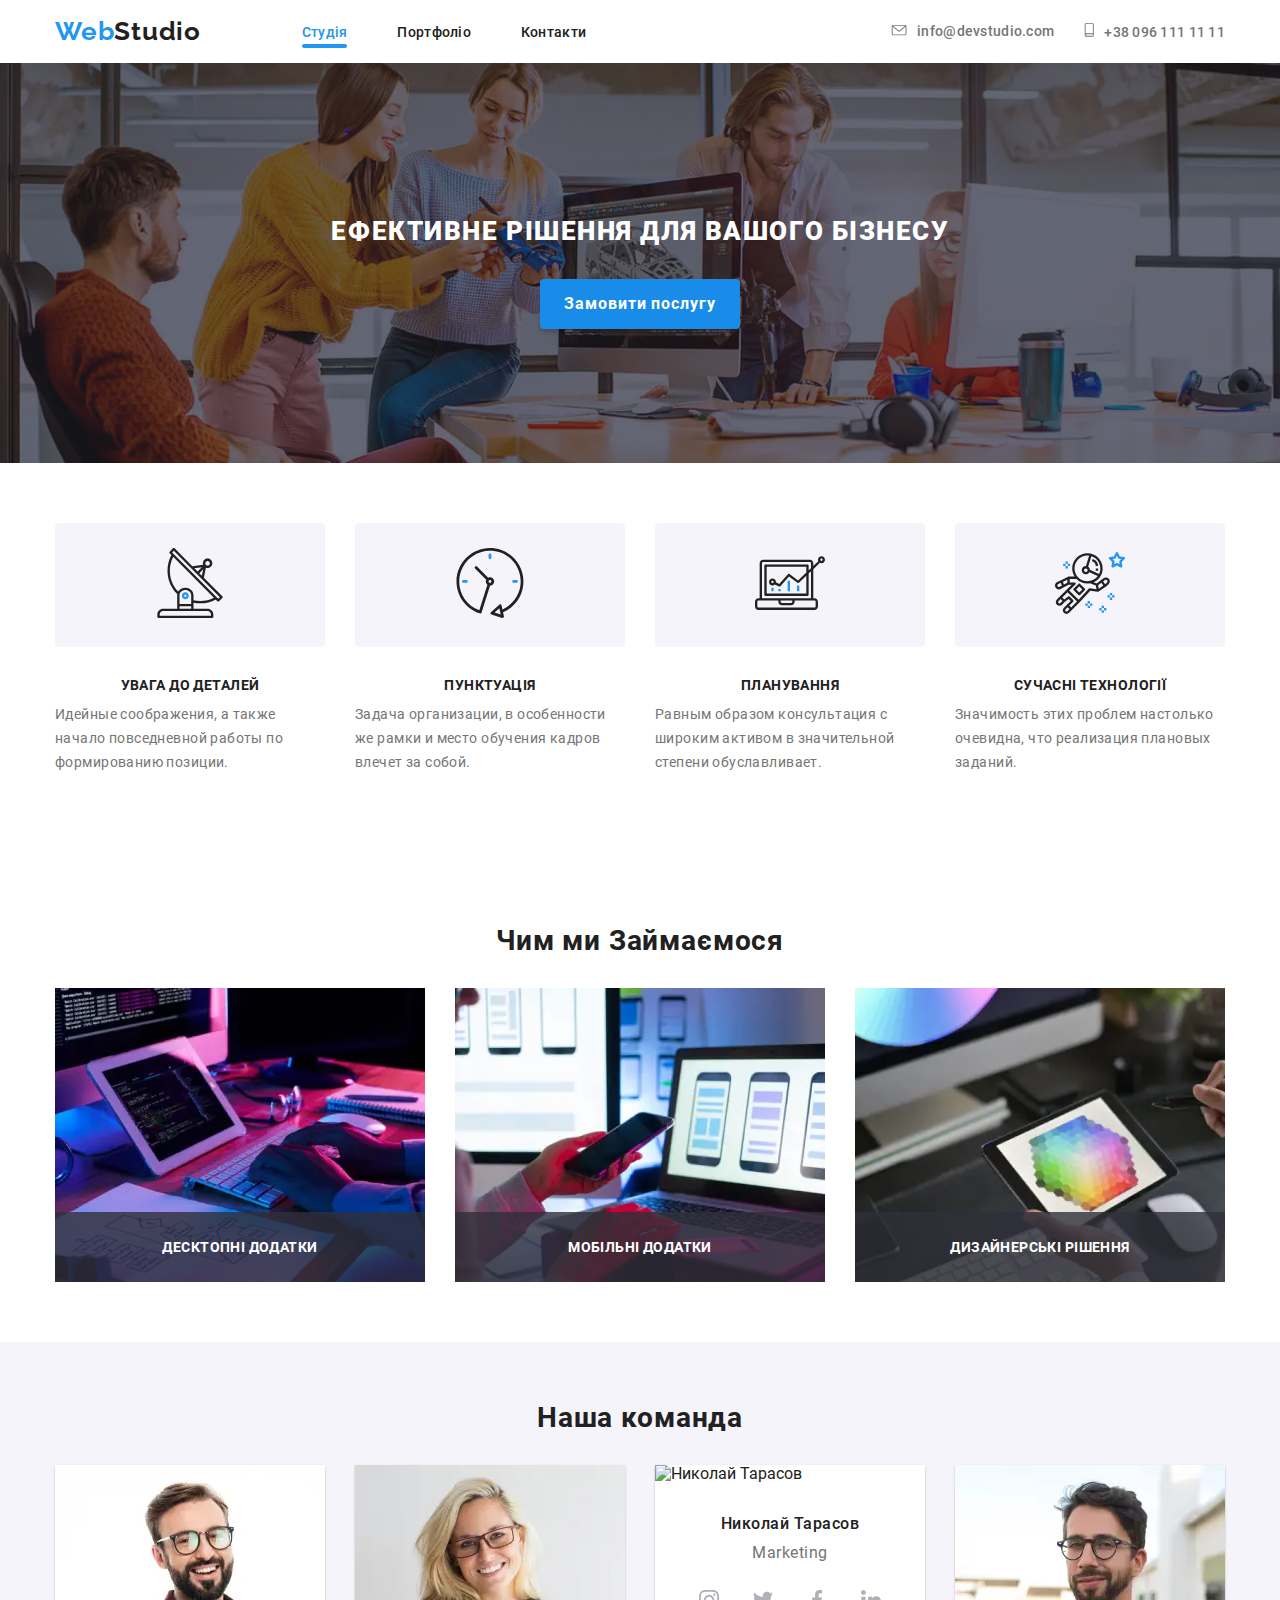
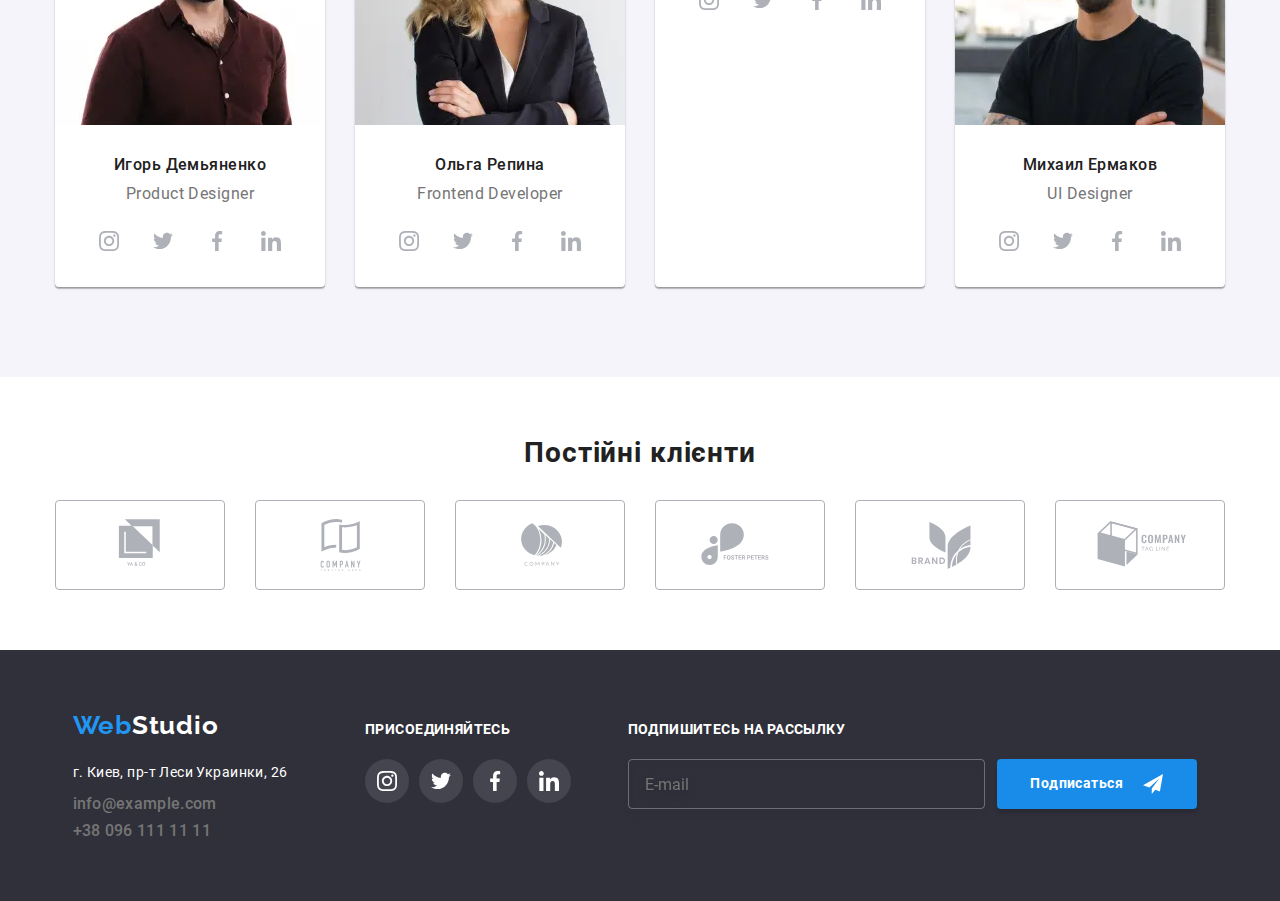
==== commit 5b2af3dc: "ver. 1.0" ====
--- a/index.html
+++ b/index.html
@@ -156,20 +156,36 @@
                 <ul class="products-list">
                     <li class="products">
                         <div class="products-position">
-                            <img src="./img/laptopap.jpg" width="370" alt="">
+                            <picture>
+                                <source srcset="./img/action1/action1.webp 1x, 
+                                ./img/action1/action1-2x.webp 2x"  type="image/webp">
+                                  <img srcset="./img/action1/action1.jpg 1x, 
+                                  ./img/action1/action1-2x.jpg 2x" 
+                                  src="./img/action1/action1.jpg" 
+                                  alt="Десктопні додатки">
+                            </picture>
                             <h3 class="name">Десктопні додатки</h3>    
                         </div>
                     </li>
                     <li class="products">
                         <div class="products-position">
-                            <img src="./img/mobileap.jpg" width="370" alt="">
-                            <h3 class="name">Мобільні додатки</h3>    
+                          <picture>
+                            <source srcset="./img/action2/action2.webp 1x,
+                            ./img/action2/action2-2x.webp 2x"  type="image/webp">
+                            <img srcset="./img/action2/action2.jpg 1x,./img/action2/action2-2x.jpg 2x" src="./img/action2/action2.jpg"
+                             alt="Мобільні додатки">
+                          </picture>                            
+                          <h3 class="name">Мобільні додатки</h3>    
                         </div>
                     </li>
                     <li class="products">
                         <div class="products-position">
-                            <img src="./img/design.jpg" width="370" alt="">
-                            <h3 class="name">Дизайнерські рішення</h3>    
+                          <picture>
+                            <source srcset="./img/action3/action3.webp 1x, ./img/action3/action3-2x.webp 2x"  type="image/webp">
+                            <img srcset="./img/action3/action3.jpg 1x, ./img/action3/action3-2x.jpg 2x" src="./img/action3/action3.jpg" 
+                              alt="Дизайнерські рішення">
+                          </picture>                            
+                          <h3 class="name">Дизайнерські рішення</h3>    
                         </div>
                     </li>
                 </ul>   
@@ -182,8 +198,18 @@
                 <h2 class="main-title">Наша команда</h2>
                 <ul class="team-list">
                     <li class="teammates">
-                        <img src="./img/team/idem.jpg" width="" alt="">
-                        <p>Игорь Демьяненко</p>
+                        <picture class="img">
+                            <source srcset="./img/teamcard1/team1-1200.webp 1x, ./img/teamcard1/team1-1200-2x.webp 2x"
+                              media="(min-width: 1200px)" type="image/webp">
+                            <source srcset="./img/teamcard1/team1-768.webp 1x, ./img/teamcard1/team1-768-2x.webp 2x"
+                              media="(min-width: 768px)" type="image/webp">
+                            <source srcset="./img/teamcard1/team1-480.webp 1x, ./img/teamcard1/team1-480-2x.webp 2x" type="image/webp">
+                            <source srcset="./img/teamcard1/team1-1200.jpg 1x, ./img/teamcard1/team1-1200-2x.jpg 2x" media="(min-width: 1200px)">
+                            <source srcset="./img/teamcard1/team1-768.jpg 1x, ./img/teamcard1/team1-768-2x.jpg 2x" media="(min-width: 768px)">
+                            <source srcset="./img/teamcard1/team1-480.jpg 1x, ./img/teamcard1/team1-480">
+                            <img src="./img/teamcard1/teamcard1-1200.jpg" alt="Игорь Демьяненко" >
+                          </picture>                        
+                          <p>Игорь Демьяненко</p>
                         <p class="text">Product Designer</p>
                         <ul class="social-list">
                             <li class="icons">
@@ -209,8 +235,18 @@
                         </ul>
                     </li>
                     <li class="teammates">
-                        <img src="./img/team/оr.jpg" width="" alt="">
-                        <p>Ольга Репина</p>
+                        <picture class="img">
+                            <source srcset="./img/teamcard2/team2-1200.webp 1x, ./img/teamcard2/team2-1200-2x.webp 2x"
+                              media="(min-width: 1200px)" type="image/webp">
+                            <source srcset="./img/teamcard2/team2-768.webp 1x, ./img/teamcard2/team2-768-2x.webp 2x"
+                              media="(min-width: 768px)" type="image/webp">
+                            <source srcset="./img/teamcard2/team2-480.webp 1x, ./img/teamcard2/team2-480-2x.webp 2x" type="image/webp">
+                            <source srcset="./img/teamcard2/team2-1200.jpg 1x, ./img/teamcard2/team2-1200-2x.jpg 2x" media="(min-width: 1200px)">
+                            <source srcset="./img/teamcard2/team2-768.jpg 1x, ./img/teamcard2/team2-768-2x.jpg 2x" media="(min-width: 768px)">
+                            <source srcset="./img/teamcard2/team2-480.jpg 1x, ./img/teamcard2/team2-480">
+                            <img src="./img/teamcard2/team2-1200.jpg" alt="Ольга Репина" >
+                          </picture>                        
+                          <p>Ольга Репина</p>
                         <p class="text">Frontend Developer</p>
                         <ul class="social-list">
                             <li class="icons">
@@ -236,8 +272,18 @@
                         </ul>
                     </li>
                     <li class="teammates">
-                        <img src="./img/team/nt.jpg" width="" alt="">
-                        <p>Николай Тарасов</p>
+                        <picture class="img">
+                            <source srcset="./img/teamcard3/teamcard3-1200.webp 1x, ./img/teamcard3/team3-1200-2x.webp 2x"
+                              media="(min-width: 1200px)" type="image/webp">
+                            <source srcset="./img/teamcard3/teamcard3-768.webp 1x, ./img/teamcard3/team3-768-2x.webp 2x"
+                              media="(min-width: 768px)" type="image/webp">
+                            <source srcset="./img/teamcard3/team3-480.webp 1x, ./img/teamcard3/team3-480-2x.webp 2x" type="image/webp">
+                            <source srcset="./img/teamcard3/team3-1200.jpg 1x, ./img/teamcard3/team3-1200-2x.jpg 2x" media="(min-width: 1200px)">
+                            <source srcset="./img/teamcard3/team3-768.jpg 1x, ./img/teamcard3/team3-768-2x.jpg 2x" media="(min-width: 768px)">
+                            <source srcset="./img/teamcard3/team3-480.jpg 1x, ./img/teamcard3/team3-480">
+                            <img src="./img/teamcard3/team3-1200.jpg" alt="Николай Тарасов" >
+                          </picture>                       
+                          <p>Николай Тарасов</p>
                         <p class="text">Marketing</p>
                         <ul class="social-list">
                             <li class="icons">
@@ -263,7 +309,17 @@
                         </ul>
                     </li>
                     <li class="teammates">
-                        <img src="./img/team/me.jpg" width="" alt="">
+                        <picture class="img">
+                            <source srcset="./img/teamcard4/team4-1200.webp 1x, ./img/teamcard4/team4-1200-2x.webp 2x"
+                              media="(min-width: 1200px)" type="image/webp">
+                            <source srcset="./img/teamcard4/team4-768.webp 1x, ./img/teamcard4/team4-768-2x.webp 2x"
+                              media="(min-width: 768px)" type="image/webp">
+                            <source srcset="./img/teamcard4/team4-480.webp 1x, ./img/teamcard4/team4-480-2x.webp 2x" type="image/webp">
+                            <source srcset="./img/teamcard4/team4-1200.jpg 1x, ./img/teamcard4/team4-1200-2x.jpg 2x" media="(min-width: 1200px)">
+                            <source srcset="./img/teamcard4/team4-768.jpg 1x, ./img/teamcard4/team4-768-2x.jpg 2x" media="(min-width: 768px)">
+                            <source srcset="./img/teamcard4/team4-480.jpg 1x, ./img/teamcard4/team4-480">
+                            <img src="./img/teamcard4/team4-1200.jpg" alt="Михаил Ермаков" >
+                          </picture>
                         <p>Михаил Ермаков</p>
                         <p class="text">UI Designer</p>
                         <ul class="social-list">
--- a/css/main.min.css
+++ b/css/main.min.css
@@ -1,2 +1,2 @@
-@font-face{font-family:"Roboto";font-style:normal;font-weight:400;src:local("Roboto"),local("Roboto-Regular"),url("../fonts/roboto-v20-latin_cyrillic-regular.woff2") format("woff2"),url("../fonts/roboto-v20-latin_cyrillic-regular.woff") format("woff")}@font-face{font-family:"Roboto";font-style:normal;font-weight:500;src:local("Roboto Medium"),local("Roboto-Medium"),url("../fonts/roboto-v20-latin_cyrillic-500.woff2") format("woff2"),url("../fonts/roboto-v20-latin_cyrillic-500.woff") format("woff")}@font-face{font-family:"Roboto";font-style:normal;font-weight:700;src:local("Roboto Bold"),local("Roboto-Bold"),url("../fonts/roboto-v20-latin_cyrillic-700.woff2") format("woff2"),url("../fonts/roboto-v20-latin_cyrillic-700.woff") format("woff")}@font-face{font-family:"Roboto";font-style:normal;font-weight:900;src:local("Roboto Black"),local("Roboto-Black"),url("../fonts/roboto-v20-latin_cyrillic-900.woff2") format("woff2"),url("../fonts/roboto-v20-latin_cyrillic-900.woff") format("woff")}@font-face{font-family:"Raleway";font-style:normal;font-weight:700;src:local(""),url("../fonts/raleway-v17-latin_cyrillic-700.woff2") format("woff2"),url("../fonts/raleway-v17-latin_cyrillic-700.woff") format("woff")}/*! normalize.css v8.0.1 | MIT License | github.com/necolas/normalize.css */html{line-height:1.15;-webkit-text-size-adjust:100%}body{margin:0}main{display:block}h1{font-size:2em;margin:0.67em 0}hr{-webkit-box-sizing:content-box;box-sizing:content-box;height:0;overflow:visible}pre{font-family:monospace, monospace;font-size:1em}a{background-color:transparent}abbr[title]{border-bottom:none;text-decoration:underline;-webkit-text-decoration:underline dotted;text-decoration:underline dotted}b,strong{font-weight:bolder}code,kbd,samp{font-family:monospace, monospace;font-size:1em}small{font-size:80%}sub,sup{font-size:75%;line-height:0;position:relative;vertical-align:baseline}sub{bottom:-0.25em}sup{top:-0.5em}img{border-style:none}button,input,optgroup,select,textarea{font-family:inherit;font-size:100%;line-height:1.15;margin:0}button,input{overflow:visible}button,select{text-transform:none}button,[type="button"],[type="reset"],[type="submit"]{-webkit-appearance:button}button::-moz-focus-inner,[type="button"]::-moz-focus-inner,[type="reset"]::-moz-focus-inner,[type="submit"]::-moz-focus-inner{border-style:none;padding:0}button:-moz-focusring,[type="button"]:-moz-focusring,[type="reset"]:-moz-focusring,[type="submit"]:-moz-focusring{outline:1px dotted ButtonText}fieldset{padding:0.35em 0.75em 0.625em}legend{-webkit-box-sizing:border-box;box-sizing:border-box;color:inherit;display:table;max-width:100%;padding:0;white-space:normal}progress{vertical-align:baseline}textarea{overflow:auto}[type="checkbox"],[type="radio"]{-webkit-box-sizing:border-box;box-sizing:border-box;padding:0}[type="number"]::-webkit-inner-spin-button,[type="number"]::-webkit-outer-spin-button{height:auto}[type="search"]{-webkit-appearance:textfield;outline-offset:-2px}[type="search"]::-webkit-search-decoration{-webkit-appearance:none}::-webkit-file-upload-button{-webkit-appearance:button;font:inherit}details{display:block}summary{display:list-item}template{display:none}[hidden]{display:none}html{-webkit-box-sizing:border-box;box-sizing:border-box}*,*:before,*:after{-webkit-box-sizing:inherit;box-sizing:inherit;margin:0px;padding:0px}body{color:#212121;font-family:'Roboto', sans-serif}a{display:block;text-decoration:none;color:inherit;font-style:normal}b{text-transform:uppercase;font-style:normal;font-weight:bold;font-size:14px;line-height:1.142;letter-spacing:0.03em}li{list-style-type:none}img{display:block;width:100%;height:auto}.container{margin-left:auto;margin-right:auto;padding:0 15px}@media screen and (min-width: 480px){.container{width:480px}}@media screen and (min-width: 768px){.container{width:768px}}@media screen and (min-width: 1200px){.container{width:1200px}}h2{margin-bottom:30px;font-style:normal;font-weight:bold;font-size:28px;line-height:1.178;text-align:center;letter-spacing:0.03em}h3{margin-bottom:10px;font-style:normal;font-weight:bold;font-size:14px;line-height:1.142;text-align:center;letter-spacing:0.03em;text-transform:uppercase}p{font-style:normal;font-weight:normal;font-size:14px;line-height:1.714;letter-spacing:0.03em;color:#757575}header{position:relative}.header{display:-webkit-box;display:-ms-flexbox;display:flex;-webkit-box-align:center;-ms-flex-align:center;align-items:center;-webkit-box-pack:justify;-ms-flex-pack:justify;justify-content:space-between}@media screen and (max-width: 767px){.icons-mob{fill:currentColor}.menu-button{outline:none;border:none;background:none}.menu-button:active{color:#2196F3}.menu-button .icon-cross{display:none}.menu-button.is-open .icon-cross{display:block}.menu-button.is-open .icon-menu{display:none}.menu-container{text-align:center;background-color:#ffffff;opacity:0;pointer-events:none;border-top:1px solid #ECECEC;-webkit-transition:cubic-bezier(0.4, 0, 0.2, 1);transition:cubic-bezier(0.4, 0, 0.2, 1);-webkit-transition-duration:250ms;transition-duration:250ms;position:absolute;top:100%;left:0;width:100%}.menu-container.is-open{z-index:5;opacity:1;display:block;-webkit-transition:cubic-bezier(0.4, 0, 0.2, 1);transition:cubic-bezier(0.4, 0, 0.2, 1);-webkit-transition-duration:250ms;transition-duration:250ms;visibility:visible;pointer-events:initial}}@media screen and (min-width: 768px){.menu-button{display:none}}.logo{font-family:'Raleway', sans-serif;color:#212121;font-weight:bold;font-size:26px;line-height:1.192;letter-spacing:0.03em;text-decoration:none;margin:16px 0px}.logo .logo-item{color:#2196F3}.address-footer .logo{padding-top:60px;color:#fff;font-weight:700;text-transform:none;margin-bottom:20px;margin-top:0px}.menu-container{font-style:normal;font-weight:500;font-size:18px;line-height:1.166;letter-spacing:0.02em}.site-nav li{position:relative;-webkit-transition:cubic-bezier(0.4, 0, 0.2, 1);transition:cubic-bezier(0.4, 0, 0.2, 1);-webkit-transition-duration:250ms;transition-duration:250ms}@media screen and (max-width: 767px){.menu-container{padding:60px 0px}.site-nav{margin-bottom:60px}.site-nav li:not(:last-child){margin-bottom:40px}}@media screen and (min-width: 768px){.menu-container{display:-webkit-box;display:-ms-flexbox;display:flex;-webkit-box-align:center;-ms-flex-align:center;align-items:center;font-style:normal;font-weight:500;font-size:14px;line-height:1.142;letter-spacing:0.02em}.site-nav{display:-webkit-box;display:-ms-flexbox;display:flex;margin-right:84px}.site-nav li:not(:last-child){margin-right:50px}}@media screen and (min-width: 768px) and (min-width: 1200px){.site-nav{margin-right:0px}}.link{position:relative;display:inline}.link:hover,.link:focus{color:#2196F3}.link.current{color:#2196F3}.link:active{color:#757575}.link.current::after{position:absolute;content:'';display:block;bottom:-8px;left:0;width:100%;height:4px;background-color:#2196F3;border-radius:2px}@media screen and (max-width: 1199px){.contacts-list{-webkit-box-align:center;-ms-flex-align:center;align-items:center}.contacts-list li:not(:last-child){margin-bottom:10px}}@media screen and (min-width: 1200px){.contacts-list{display:-webkit-box;display:-ms-flexbox;display:flex;-webkit-box-align:center;-ms-flex-align:center;align-items:center;margin-left:305px}.contacts-list li:last-child{margin-left:30px}}.contacts-item:hover,.contacts-item:focus{color:#2196F3}.contacts-item:active{color:#757575}.envelope{width:16px;height:12px}.smartphone{width:10px;height:15px}.icon{margin-right:10px;fill:currentColor}.contacts-item{font-weight:500;line-height:1.14;letter-spacing:0.02em;color:#757575;-webkit-transition:cubic-bezier(0.4, 0, 0.2, 1);transition:cubic-bezier(0.4, 0, 0.2, 1);-webkit-transition-duration:250ms;transition-duration:250ms;margin-bottom:16px;margin-left:24px}@media screen and (min-width: 768px){.contacts-item{margin-bottom:0px;margin-left:0px}}section{padding-top:60px;padding-bottom:60px}section.hero{padding:0px}.benefits-list{text-align:center}@media screen and (min-width: 768px){.benefits-list{display:-webkit-box;display:-ms-flexbox;display:flex;-ms-flex-wrap:wrap;flex-wrap:wrap;-webkit-box-pack:center;-ms-flex-pack:center;justify-content:center}}@media screen and (min-width: 1200px){.benefits-list{display:-webkit-box;display:-ms-flexbox;display:flex;-ms-flex-wrap:nowrap;flex-wrap:nowrap}}.benefits-item{margin-bottom:30px}.benefits-item:last-child{margin-bottom:0px}.benefits-item p{text-align:left}@media screen and (max-width: 479px){.benefits-item{max-width:100%}}@media screen and (min-width: 480px), (max-width: 767px){.benefits-item{width:450px;margin-right:auto;margin-left:auto}}@media screen and (min-width: 768px){.benefits-item{max-width:354px;margin-right:30px;margin-left:0px}.benefits-item:nth-child(2n){margin-right:0px}}@media screen and (min-width: 1200px){.benefits-item{width:calc((100%-90px) / 4)}.benefits-item:not(:last-child){margin-right:30px}}.benefits-logo{padding:25px 0px;margin-bottom:30px;background:#F5F4FA;border-radius:4px}.benefits-icons{width:70px;height:70px}@media screen and (max-width: 1199px){.section-products{display:none}}@media screen and (min-width: 1200px){.products-list{display:-webkit-box;display:-ms-flexbox;display:flex}.products-list .products{width:calc((100%-90px) / 3);margin-right:30px}.products-list .products:last-child{margin-right:0px}.products-list .products-position{position:relative}.products-list .name{color:#fff;text-align:center;padding-top:27px;padding-bottom:27px;text-transform:uppercase;background:rgba(47,48,58,0.8);position:absolute;bottom:0;left:0;right:0;margin-bottom:0px}}.section-team{padding:60px 0px;background:#F5F4FA}@media screen and (min-width: 768px){.team-list{display:-webkit-box;display:-ms-flexbox;display:flex;-ms-flex-wrap:wrap;flex-wrap:wrap;-webkit-box-pack:center;-ms-flex-pack:center;justify-content:center}}@media screen and (min-width: 1200px){.team-list{display:-webkit-box;display:-ms-flexbox;display:flex}}.teammates{margin-bottom:30px;background:#fff;-webkit-box-shadow:0px 1px 3px rgba(0,0,0,0.12),0px 1px 1px rgba(0,0,0,0.14),0px 2px 1px rgba(0,0,0,0.2);box-shadow:0px 1px 3px rgba(0,0,0,0.12),0px 1px 1px rgba(0,0,0,0.14),0px 2px 1px rgba(0,0,0,0.2);border-radius:0px 0px 4px 4px}.teammates p{margin-top:30px;margin-bottom:10px;font-style:normal;font-weight:500;font-size:16px;line-height:1.187;text-align:center;letter-spacing:0.03em;color:#212121}.teammates p.text{margin:0px;color:#757575;font-weight:normal}@media screen and (max-width: 479px){.teammates{max-width:100%}.teammates:last-child{margin-bottom:0px}}@media screen and (min-width: 480px), (max-width: 767px){.teammates{width:450px;margin-right:auto;margin-left:auto}}@media screen and (min-width: 768px){.teammates{max-width:354px;margin-right:30px;margin-left:0px}.teammates:nth-child(2n){margin-right:0px}}@media screen and (min-width: 1200px){.teammates{width:calc((100% - 90px) / 4)}.teammates:not(:last-child){margin-right:30px}}.clients-list{list-style-type:none}@media screen and (max-width: 1199px){.clients-list{display:-webkit-box;display:-ms-flexbox;display:flex;-ms-flex-wrap:wrap;flex-wrap:wrap;-webkit-box-pack:justify;-ms-flex-pack:justify;justify-content:space-between}}@media screen and (max-width: 767px){.clients-list .client{width:calc((100% - 30px) / 2);height:90px;margin-bottom:30px}.clients-list .client:nth-last-child(-n+2){margin-bottom:0px}}@media screen and (min-width: 768px){.clients-list .client{width:calc((100% - 60px) / 3);height:90px;margin-bottom:30px}.clients-list .client:nth-last-child(-n+3){margin-bottom:0px}}@media screen and (min-width: 1200px){.clients-list{display:-webkit-box;display:-ms-flexbox;display:flex;-webkit-box-pack:justify;-ms-flex-pack:justify;justify-content:space-between}.clients-list .client{width:calc((100% - 150px) / 6);height:90px;margin-bottom:0px}.clients-list .client:last-child{margin-right:0px}}.client-link{display:-webkit-box;display:-ms-flexbox;display:flex;-webkit-box-pack:center;-ms-flex-pack:center;justify-content:center;-webkit-box-align:center;-ms-flex-align:center;align-items:center;width:100%;height:90px;overflow:hidden;fill:#AFB1B8;border:1px solid #AFB1B8;border-radius:4px;outline:none;-webkit-transition:color 250ms cubic-bezier(0.4, 0, 0.2, 1),border-color 250ms cubic-bezier(0.4, 0, 0.2, 1);transition:color 250ms cubic-bezier(0.4, 0, 0.2, 1),border-color 250ms cubic-bezier(0.4, 0, 0.2, 1)}.client-link:hover,.client-link:focus{fill:#2196F3;border-color:#2196F3}.client-link:active{fill:#757575;border-color:#757575}.hero{display:-webkit-box;display:-ms-flexbox;display:flex;-webkit-box-align:center;-ms-flex-align:center;align-items:center;max-width:1600px;height:400px;text-align:center;margin-left:auto;margin-right:auto;background-position:center;background-image:-webkit-gradient(linear, left top, right top, from(rgba(47,48,58,0.4)), to(rgba(47,48,58,0.4))),url(../img/headerimg.jpg);background-image:linear-gradient(to right, rgba(47,48,58,0.4), rgba(47,48,58,0.4)),url(../img/headerimg.jpg);background-size:cover;background-color:rgba(47,48,58,0.4)}h1{font-weight:900;font-size:26px;line-height:1.363;text-align:center;letter-spacing:0.06em;text-transform:uppercase;color:#fff;width:100%;margin-left:auto;margin-right:auto;margin-bottom:30px}.button{max-width:200px;height:50px;background:#188CE8;-webkit-box-shadow:0px 4px 4px rgba(0,0,0,0.15);box-shadow:0px 4px 4px rgba(0,0,0,0.15);border-radius:4px;border:inherit;outline:none;font-weight:bold;font-size:16px;line-height:1.875;text-align:center;letter-spacing:0.06em;color:#fff}.button:hover,.button:focus{color:#212121;background-color:#2196F3;-webkit-box-shadow:0px 3px 1px rgba(0,0,0,0.1),0px 1px 2px rgba(0,0,0,0.08),0px 2px 2px rgba(0,0,0,0.12);box-shadow:0px 3px 1px rgba(0,0,0,0.1),0px 1px 2px rgba(0,0,0,0.08),0px 2px 2px rgba(0,0,0,0.12)}.button:active{color:#212121;background-color:#AFB1B8}.button.footer{display:-webkit-box;display:-ms-flexbox;display:flex;-webkit-box-align:center;-ms-flex-align:center;align-items:center;-ms-flex-pack:distribute;justify-content:space-around;text-align:center;margin:20px auto 0px auto;padding:10px 29px;-webkit-transition:cubic-bezier(0.4, 0, 0.2, 1);transition:cubic-bezier(0.4, 0, 0.2, 1);-webkit-transition-duration:250ms;transition-duration:250ms}.button.footer.social-icons{fill:currentColor}.button.footer p{color:inherit;font-weight:bold;margin-right:10px}@media screen and (min-width: 1200px){.button.footer{margin:0px 0px 0px 12px}}.button-list{display:-webkit-box;display:-ms-flexbox;display:flex;-ms-flex-wrap:wrap;flex-wrap:wrap;margin-bottom:40px;-webkit-box-pack:justify;-ms-flex-pack:justify;justify-content:space-between;-ms-flex-line-pack:distribute;align-content:space-around;color:#212121}.button-list .btn{padding-top:6px;padding-left:22px;padding-right:22px;padding-bottom:6px;color:#212121;background-color:#F5F4FA;border:4px;border-radius:4px;cursor:pointer;-webkit-transition:cubic-bezier(0.4, 0, 0.2, 1);transition:cubic-bezier(0.4, 0, 0.2, 1);-webkit-transition-duration:250ms;transition-duration:250ms;outline:none}.button-list .item:not(:last-child){margin-right:8px;margin-bottom:15px}@media screen and (min-width: 768px){.button-list{margin-bottom:30px}.button-list .item:not(:last-child){margin-right:8px;margin-bottom:0px}}@media screen and (min-width: 1200px){.button-list{margin-bottom:50px;-webkit-box-pack:center;-ms-flex-pack:center;justify-content:center}}.btn:hover,.btn:focus{color:#fff;background-color:#2196F3;-webkit-box-shadow:0px 3px 1px rgba(0,0,0,0.1),0px 1px 2px rgba(0,0,0,0.08),0px 2px 2px rgba(0,0,0,0.12);box-shadow:0px 3px 1px rgba(0,0,0,0.1),0px 1px 2px rgba(0,0,0,0.08),0px 2px 2px rgba(0,0,0,0.12)}.btn:active{color:#757575}.backdrop{position:fixed;top:0;left:0;width:100%;height:100%;background:rgba(0,0,0,0.2);border-radius:4px;-webkit-transition:cubic-bezier(0.4, 0, 0.2, 1);transition:cubic-bezier(0.4, 0, 0.2, 1);-webkit-transition-duration:250ms;transition-duration:250ms;z-index:10;overflow-y:scroll}.backdrop.is-hidden{opacity:0;pointer-events:none;-webkit-transition:cubic-bezier(0.4, 0, 0.2, 1);transition:cubic-bezier(0.4, 0, 0.2, 1);-webkit-transition-duration:250ms;transition-duration:250ms}.modal{position:absolute;top:50%;left:50%;-webkit-transform:translate(-50%, -50%);transform:translate(-50%, -50%);width:93.75%;height:auto;background:#FFFFFF;-webkit-box-shadow:0px 1px 3px rgba(0,0,0,0.12),0px 1px 1px rgba(0,0,0,0.14),0px 2px 1px rgba(0,0,0,0.2);box-shadow:0px 1px 3px rgba(0,0,0,0.12),0px 1px 1px rgba(0,0,0,0.14),0px 2px 1px rgba(0,0,0,0.2);border-radius:4px;-webkit-transition:cubic-bezier(0.4, 0, 0.2, 1);transition:cubic-bezier(0.4, 0, 0.2, 1);-webkit-transition-duration:250ms;transition-duration:250ms}@media screen and (min-width: 480px){.modal{width:450px;height:609px}}@media screen and (min-width: 1200px){.modal{width:528px;height:581px}}.modal-btn{display:-webkit-box;display:-ms-flexbox;display:flex;-webkit-box-pack:center;-ms-flex-pack:center;justify-content:center;-webkit-box-align:center;-ms-flex-align:center;align-items:center;position:absolute;top:8px;right:8px;width:30px;height:30px;border-radius:50%;border:1px solid rgba(0,0,0,0.1);outline:none;background-color:transparent}.modal-btn:hover,.modal-btn:focus{fill:#2196F3}.svg-btn{width:18px;height:18px}.form-modal .h1-name{font-style:normal;font-weight:bold;font-size:20px;line-height:1.5;text-align:center;letter-spacing:0.03em;color:#212121}@media screen and (min-width: 1200){.form-modal .h1-name{line-height:1.15}}.form-modal{display:-webkit-box;display:-ms-flexbox;display:flex;-webkit-box-orient:vertical;-webkit-box-direction:normal;-ms-flex-direction:column;flex-direction:column;padding:40px;-webkit-transition:cubic-bezier(0.4, 0, 0.2, 1);transition:cubic-bezier(0.4, 0, 0.2, 1)}.form-modal button{width:200px;-ms-flex-item-align:center;-ms-grid-row-align:center;align-self:center}.modal-label{position:relative;margin-top:10px;color:#757575}.modal-label .name-label{display:-webkit-box;display:-ms-flexbox;display:flex;justify-items:flex-start;margin-bottom:4px;font-style:normal;font-weight:normal;font-size:12px;line-height:14px}.iconmodal{width:18px;height:18px;fill:currentColor}.input-modal{width:100%;height:40px;padding-left:42px;border:1px solid rgba(33,33,33,0.2);-webkit-box-sizing:border-box;box-sizing:border-box;border-radius:4px;color:#212121}.input-modal.area{width:100%;height:120px;padding:12px 16px;resize:none}.input-modal.area::-webkit-input-placeholder{font-style:normal;font-weight:normal;font-size:12px;line-height:1.166;letter-spacing:0.01em;color:rgba(117,117,117,0.5)}.input-modal.area:-ms-input-placeholder{font-style:normal;font-weight:normal;font-size:12px;line-height:1.166;letter-spacing:0.01em;color:rgba(117,117,117,0.5)}.input-modal.area::-ms-input-placeholder{font-style:normal;font-weight:normal;font-size:12px;line-height:1.166;letter-spacing:0.01em;color:rgba(117,117,117,0.5)}.input-modal.area::placeholder{font-style:normal;font-weight:normal;font-size:12px;line-height:1.166;letter-spacing:0.01em;color:rgba(117,117,117,0.5)}.input-modal:focus+.icon-input{color:#2196F3;fill:#2196F3}.input-modal:focus{border-color:#2196F3;outline:none}.icon-input{position:absolute;display:-webkit-box;display:-ms-flexbox;display:flex;bottom:11px;left:11px;color:#212121}.form-modal .checkbox-text{font-style:normal;font-weight:normal;font-size:12px;line-height:1.714;color:#757575}.label-checkbox{margin-top:20px;margin-bottom:30px}.checkbox-text-terms{display:inline;color:#2196F3;text-decoration:underline}.checkbox-text::before{content:"";display:inline-block;width:16px;height:16px;margin-right:8px;vertical-align:text-top;border:2px solid #212121;border-radius:2px;background-color:#fff;-webkit-transition:background-color 250ms cubic-bezier(0.4, 0, 0.2, 1),border-color 250ms cubic-bezier(0.4, 0, 0.2, 1);transition:background-color 250ms cubic-bezier(0.4, 0, 0.2, 1),border-color 250ms cubic-bezier(0.4, 0, 0.2, 1)}.checkbox{position:absolute;-webkit-appearance:none;-moz-appearance:none;appearance:none}.checkbox:checked ~ .checkbox-text::before{background-color:#2196F3;background-image:url(../img/SVG/check.svg);background-position:center;background-size:contain;background-repeat:no-repeat;border-color:#2196F3;background-origin:border-box}.social-list{display:-webkit-box;display:-ms-flexbox;display:flex;padding-top:16px;padding-bottom:24px;-webkit-box-pack:center;-ms-flex-pack:center;justify-content:center}.icons:not(:last-child){margin-right:10px}.icons-link{display:-webkit-box;display:-ms-flexbox;display:flex;-webkit-box-pack:center;-ms-flex-pack:center;justify-content:center;-webkit-box-align:center;-ms-flex-align:center;align-items:center;color:#AFB1B8;text-decoration:none;font-style:normal;width:44px;height:44px;background-color:rgba(255,255,255,0.1);border-radius:50%;-webkit-transition:cubic-bezier(0.4, 0, 0.2, 1);transition:cubic-bezier(0.4, 0, 0.2, 1);-webkit-transition-duration:250ms;transition-duration:250ms}.icons-link:hover,.icons-link:focus{color:#fff;background-color:rgba(33,150,243,0.9)}.icons-link:active{color:#fff}.teammates .social-icons{width:20px;height:20px;fill:currentColor}footer{background-color:#2F303A;color:#fff}div.footer{padding-bottom:60px;text-align:center}.address-list{margin-bottom:60px}.address-list p{font-style:normal;margin-bottom:10px;color:currentColor}.social-container{margin-bottom:60px}@media screen and (min-width: 768px){div.footer{display:-webkit-box;display:-ms-flexbox;display:flex;-webkit-box-pack:center;-ms-flex-pack:center;justify-content:center;-webkit-box-align:baseline;-ms-flex-align:baseline;align-items:baseline;-ms-flex-wrap:wrap;flex-wrap:wrap}div.footer .address-footer{width:calc(50% - 15px)}div.footer .address-footer .contacts-item:last-child{margin-top:8px}div.footer .social-container{width:calc(50% - 15px)}div.footer .share-it{width:100%;display:block}}@media screen and (min-width: 1200px){div.footer{display:-webkit-box;display:-ms-flexbox;display:flex;-webkit-box-pack:center;-ms-flex-pack:center;justify-content:center;-webkit-box-align:baseline;-ms-flex-align:baseline;align-items:baseline;-ms-flex-wrap:wrap;flex-wrap:wrap;text-align:left;padding-bottom:0px}div.footer .address-footer{width:calc(25% - 30px);margin-right:30px}div.footer .address-footer .contacts-item:not(:last-child){margin-bottom:9px}div.footer .address-list>p{margin-bottom:10px}div.footer .social-container{width:calc(25% - 30px)}div.footer .social-container .social-list{padding-left:0px;padding-right:0px;padding-top:20px;-webkit-box-pack:inherit;-ms-flex-pack:inherit;justify-content:inherit}div.footer .social-container .icons:not(:last-child){margin-right:10px}div.footer .footer .social-icons{width:20px;height:20px;fill:#fff}div.footer .share-form{display:-webkit-box;display:-ms-flexbox;display:flex;-webkit-box-orient:vertical;-webkit-box-direction:normal;-ms-flex-direction:column;flex-direction:column;min-width:580px;min-height:86px}div.footer .label-form{margin-bottom:20px;font-weight:normal;font-size:16px;line-height:1.25;color:currentColor}div.footer .box-input{display:-webkit-box;display:-ms-flexbox;display:flex;color:currentColor}}.footer .social-icons{width:20px;height:20px;fill:#fff}.input-form{width:450px;height:50px;border:1px solid rgba(255,255,255,0.3);-webkit-box-sizing:border-box;box-sizing:border-box;-webkit-filter:drop-shadow(0px 4px 4px rgba(0,0,0,0.15));filter:drop-shadow(0px 4px 4px rgba(0,0,0,0.15));border-radius:4px;background:transparent;padding-left:16px;color:currentColor;outline:none;margin-top:20px}@media screen and (max-width: 479px){.input-form{width:100%}}@media screen and (min-width: 1200px){.input-form{width:357px;margin-top:0px}}
+@font-face{font-family:"Roboto";font-style:normal;font-weight:400;src:local("Roboto"),local("Roboto-Regular"),url("../fonts/roboto-v20-latin_cyrillic-regular.woff2") format("woff2"),url("../fonts/roboto-v20-latin_cyrillic-regular.woff") format("woff")}@font-face{font-family:"Roboto";font-style:normal;font-weight:500;src:local("Roboto Medium"),local("Roboto-Medium"),url("../fonts/roboto-v20-latin_cyrillic-500.woff2") format("woff2"),url("../fonts/roboto-v20-latin_cyrillic-500.woff") format("woff")}@font-face{font-family:"Roboto";font-style:normal;font-weight:700;src:local("Roboto Bold"),local("Roboto-Bold"),url("../fonts/roboto-v20-latin_cyrillic-700.woff2") format("woff2"),url("../fonts/roboto-v20-latin_cyrillic-700.woff") format("woff")}@font-face{font-family:"Roboto";font-style:normal;font-weight:900;src:local("Roboto Black"),local("Roboto-Black"),url("../fonts/roboto-v20-latin_cyrillic-900.woff2") format("woff2"),url("../fonts/roboto-v20-latin_cyrillic-900.woff") format("woff")}@font-face{font-family:"Raleway";font-style:normal;font-weight:700;src:local(""),url("../fonts/raleway-v17-latin_cyrillic-700.woff2") format("woff2"),url("../fonts/raleway-v17-latin_cyrillic-700.woff") format("woff")}/*! normalize.css v8.0.1 | MIT License | github.com/necolas/normalize.css */html{line-height:1.15;-webkit-text-size-adjust:100%}body{margin:0}main{display:block}h1{font-size:2em;margin:0.67em 0}hr{-webkit-box-sizing:content-box;box-sizing:content-box;height:0;overflow:visible}pre{font-family:monospace, monospace;font-size:1em}a{background-color:transparent}abbr[title]{border-bottom:none;text-decoration:underline;-webkit-text-decoration:underline dotted;text-decoration:underline dotted}b,strong{font-weight:bolder}code,kbd,samp{font-family:monospace, monospace;font-size:1em}small{font-size:80%}sub,sup{font-size:75%;line-height:0;position:relative;vertical-align:baseline}sub{bottom:-0.25em}sup{top:-0.5em}img{border-style:none}button,input,optgroup,select,textarea{font-family:inherit;font-size:100%;line-height:1.15;margin:0}button,input{overflow:visible}button,select{text-transform:none}button,[type="button"],[type="reset"],[type="submit"]{-webkit-appearance:button}button::-moz-focus-inner,[type="button"]::-moz-focus-inner,[type="reset"]::-moz-focus-inner,[type="submit"]::-moz-focus-inner{border-style:none;padding:0}button:-moz-focusring,[type="button"]:-moz-focusring,[type="reset"]:-moz-focusring,[type="submit"]:-moz-focusring{outline:1px dotted ButtonText}fieldset{padding:0.35em 0.75em 0.625em}legend{-webkit-box-sizing:border-box;box-sizing:border-box;color:inherit;display:table;max-width:100%;padding:0;white-space:normal}progress{vertical-align:baseline}textarea{overflow:auto}[type="checkbox"],[type="radio"]{-webkit-box-sizing:border-box;box-sizing:border-box;padding:0}[type="number"]::-webkit-inner-spin-button,[type="number"]::-webkit-outer-spin-button{height:auto}[type="search"]{-webkit-appearance:textfield;outline-offset:-2px}[type="search"]::-webkit-search-decoration{-webkit-appearance:none}::-webkit-file-upload-button{-webkit-appearance:button;font:inherit}details{display:block}summary{display:list-item}template{display:none}[hidden]{display:none}html{-webkit-box-sizing:border-box;box-sizing:border-box}*,*:before,*:after{-webkit-box-sizing:inherit;box-sizing:inherit;margin:0px;padding:0px}body{color:#212121;font-family:'Roboto', sans-serif}a{display:block;text-decoration:none;color:inherit;font-style:normal}b{text-transform:uppercase;font-style:normal;font-weight:bold;font-size:14px;line-height:1.142;letter-spacing:0.03em}li{list-style-type:none}img{display:block;width:100%;height:auto}.container{margin-left:auto;margin-right:auto;padding:0 15px}@media screen and (min-width: 480px){.container{width:480px}}@media screen and (min-width: 768px){.container{width:768px}}@media screen and (min-width: 1200px){.container{width:1200px}}h2{margin-bottom:30px;font-style:normal;font-weight:bold;font-size:28px;line-height:1.178;text-align:center;letter-spacing:0.03em}h3{margin-bottom:10px;font-style:normal;font-weight:bold;font-size:14px;line-height:1.142;text-align:center;letter-spacing:0.03em;text-transform:uppercase}p{font-style:normal;font-weight:normal;font-size:14px;line-height:1.714;letter-spacing:0.03em;color:#757575}header{position:relative}.header{display:-webkit-box;display:-ms-flexbox;display:flex;-webkit-box-align:center;-ms-flex-align:center;align-items:center;-webkit-box-pack:justify;-ms-flex-pack:justify;justify-content:space-between}@media screen and (max-width: 767px){.icons-mob{fill:currentColor}.menu-button{outline:none;border:none;background:none}.menu-button:active{color:#2196F3}.menu-button .icon-cross{display:none}.menu-button.is-open .icon-cross{display:block}.menu-button.is-open .icon-menu{display:none}.menu-container{text-align:center;background-color:#ffffff;opacity:0;pointer-events:none;border-top:1px solid #ECECEC;-webkit-transition:cubic-bezier(0.4, 0, 0.2, 1);transition:cubic-bezier(0.4, 0, 0.2, 1);-webkit-transition-duration:250ms;transition-duration:250ms;position:absolute;top:100%;left:0;width:100%}.menu-container.is-open{z-index:5;opacity:1;display:block;-webkit-transition:cubic-bezier(0.4, 0, 0.2, 1);transition:cubic-bezier(0.4, 0, 0.2, 1);-webkit-transition-duration:250ms;transition-duration:250ms;visibility:visible;pointer-events:initial}}@media screen and (min-width: 768px){.menu-button{display:none}}.logo{font-family:'Raleway', sans-serif;color:#212121;font-weight:bold;font-size:26px;line-height:1.192;letter-spacing:0.03em;text-decoration:none;margin:16px 0px}.logo .logo-item{color:#2196F3}.address-footer .logo{padding-top:60px;color:#fff;font-weight:700;text-transform:none;margin-bottom:20px;margin-top:0px}.menu-container{font-style:normal;font-weight:500;font-size:18px;line-height:1.166;letter-spacing:0.02em}.site-nav li{position:relative;-webkit-transition:cubic-bezier(0.4, 0, 0.2, 1);transition:cubic-bezier(0.4, 0, 0.2, 1);-webkit-transition-duration:250ms;transition-duration:250ms}@media screen and (max-width: 767px){.menu-container{padding:60px 0px}.site-nav{margin-bottom:60px}.site-nav li:not(:last-child){margin-bottom:40px}}@media screen and (min-width: 768px){.menu-container{display:-webkit-box;display:-ms-flexbox;display:flex;-webkit-box-align:center;-ms-flex-align:center;align-items:center;font-style:normal;font-weight:500;font-size:14px;line-height:1.142;letter-spacing:0.02em}.site-nav{display:-webkit-box;display:-ms-flexbox;display:flex;margin-right:84px}.site-nav li:not(:last-child){margin-right:50px}}@media screen and (min-width: 768px) and (min-width: 1200px){.site-nav{margin-right:0px}}.link{position:relative;display:inline}.link:hover,.link:focus{color:#2196F3}.link.current{color:#2196F3}.link:active{color:#757575}.link.current::after{position:absolute;content:'';display:block;bottom:-8px;left:0;width:100%;height:4px;background-color:#2196F3;border-radius:2px}@media screen and (max-width: 1199px){.contacts-list{-webkit-box-align:center;-ms-flex-align:center;align-items:center}.contacts-list li:not(:last-child){margin-bottom:10px}}@media screen and (min-width: 1200px){.contacts-list{display:-webkit-box;display:-ms-flexbox;display:flex;-webkit-box-align:center;-ms-flex-align:center;align-items:center;margin-left:305px}.contacts-list li:last-child{margin-left:30px}}.contacts-item:hover,.contacts-item:focus{color:#2196F3}.contacts-item:active{color:#757575}.envelope{width:16px;height:12px}.smartphone{width:10px;height:15px}.icon{margin-right:10px;fill:currentColor}.contacts-item{font-weight:500;line-height:1.14;letter-spacing:0.02em;color:#757575;-webkit-transition:cubic-bezier(0.4, 0, 0.2, 1);transition:cubic-bezier(0.4, 0, 0.2, 1);-webkit-transition-duration:250ms;transition-duration:250ms;margin-bottom:16px;margin-left:24px}@media screen and (min-width: 768px){.contacts-item{margin-bottom:0px;margin-left:0px}}section{padding-top:60px;padding-bottom:60px}section.hero{padding:0px}.benefits-list{text-align:center}@media screen and (min-width: 768px){.benefits-list{display:-webkit-box;display:-ms-flexbox;display:flex;-ms-flex-wrap:wrap;flex-wrap:wrap;-webkit-box-pack:center;-ms-flex-pack:center;justify-content:center}}@media screen and (min-width: 1200px){.benefits-list{display:-webkit-box;display:-ms-flexbox;display:flex;-ms-flex-wrap:nowrap;flex-wrap:nowrap}}.benefits-item{margin-bottom:30px}.benefits-item:last-child{margin-bottom:0px}.benefits-item p{text-align:left}@media screen and (max-width: 479px){.benefits-item{max-width:100%}}@media screen and (min-width: 480px), (max-width: 767px){.benefits-item{width:450px;margin-right:auto;margin-left:auto}}@media screen and (min-width: 768px){.benefits-item{max-width:354px;margin-right:30px;margin-left:0px}.benefits-item:nth-child(2n){margin-right:0px}}@media screen and (min-width: 1200px){.benefits-item{width:calc((100%-90px) / 4)}.benefits-item:not(:last-child){margin-right:30px}}.benefits-logo{padding:25px 0px;margin-bottom:30px;background:#F5F4FA;border-radius:4px}.benefits-icons{width:70px;height:70px}@media screen and (max-width: 1199px){.section-products{display:none}}@media screen and (min-width: 1200px){.products-list{display:-webkit-box;display:-ms-flexbox;display:flex}.products-list .products{width:calc((100%-90px) / 3);margin-right:30px}.products-list .products:last-child{margin-right:0px}.products-list .products-position{position:relative}.products-list .name{color:#fff;text-align:center;padding-top:27px;padding-bottom:27px;text-transform:uppercase;background:rgba(47,48,58,0.8);position:absolute;bottom:0;left:0;right:0;margin-bottom:0px}}.section-team{padding:60px 0px;background:#F5F4FA}@media screen and (min-width: 768px){.team-list{display:-webkit-box;display:-ms-flexbox;display:flex;-ms-flex-wrap:wrap;flex-wrap:wrap;-webkit-box-pack:center;-ms-flex-pack:center;justify-content:center}}@media screen and (min-width: 1200px){.team-list{display:-webkit-box;display:-ms-flexbox;display:flex}}.teammates{margin-bottom:30px;background:#fff;-webkit-box-shadow:0px 1px 3px rgba(0,0,0,0.12),0px 1px 1px rgba(0,0,0,0.14),0px 2px 1px rgba(0,0,0,0.2);box-shadow:0px 1px 3px rgba(0,0,0,0.12),0px 1px 1px rgba(0,0,0,0.14),0px 2px 1px rgba(0,0,0,0.2);border-radius:0px 0px 4px 4px}.teammates p{margin-top:30px;margin-bottom:10px;font-style:normal;font-weight:500;font-size:16px;line-height:1.187;text-align:center;letter-spacing:0.03em;color:#212121}.teammates p.text{margin:0px;color:#757575;font-weight:normal}@media screen and (max-width: 479px){.teammates{max-width:100%}.teammates:last-child{margin-bottom:0px}}@media screen and (min-width: 480px), (max-width: 767px){.teammates{width:450px;margin-right:auto;margin-left:auto}}@media screen and (min-width: 768px){.teammates{max-width:354px;margin-right:30px;margin-left:0px}.teammates:nth-child(2n){margin-right:0px}}@media screen and (min-width: 1200px){.teammates{width:calc((100% - 90px) / 4)}.teammates:not(:last-child){margin-right:30px}}.clients-list{list-style-type:none}@media screen and (max-width: 1199px){.clients-list{display:-webkit-box;display:-ms-flexbox;display:flex;-ms-flex-wrap:wrap;flex-wrap:wrap;-webkit-box-pack:justify;-ms-flex-pack:justify;justify-content:space-between}}@media screen and (max-width: 767px){.clients-list .client{width:calc((100% - 30px) / 2);height:90px;margin-bottom:30px}.clients-list .client:nth-last-child(-n+2){margin-bottom:0px}}@media screen and (min-width: 768px){.clients-list .client{width:calc((100% - 60px) / 3);height:90px;margin-bottom:30px}.clients-list .client:nth-last-child(-n+3){margin-bottom:0px}}@media screen and (min-width: 1200px){.clients-list{display:-webkit-box;display:-ms-flexbox;display:flex;-webkit-box-pack:justify;-ms-flex-pack:justify;justify-content:space-between}.clients-list .client{width:calc((100% - 150px) / 6);height:90px;margin-bottom:0px}.clients-list .client:last-child{margin-right:0px}}.client-link{display:-webkit-box;display:-ms-flexbox;display:flex;-webkit-box-pack:center;-ms-flex-pack:center;justify-content:center;-webkit-box-align:center;-ms-flex-align:center;align-items:center;width:100%;height:90px;overflow:hidden;fill:#AFB1B8;border:1px solid #AFB1B8;border-radius:4px;outline:none;-webkit-transition:color 250ms cubic-bezier(0.4, 0, 0.2, 1),border-color 250ms cubic-bezier(0.4, 0, 0.2, 1);transition:color 250ms cubic-bezier(0.4, 0, 0.2, 1),border-color 250ms cubic-bezier(0.4, 0, 0.2, 1)}.client-link:hover,.client-link:focus{fill:#2196F3;border-color:#2196F3}.client-link:active{fill:#757575;border-color:#757575}.hero{display:-webkit-box;display:-ms-flexbox;display:flex;-webkit-box-align:center;-ms-flex-align:center;align-items:center;max-width:1600px;height:400px;text-align:center;margin-left:auto;margin-right:auto;background-position:center;background-size:cover}@media screen and (max-width: 767px){.hero{background-image:-webkit-gradient(linear, left top, right top, from(rgba(47,48,58,0.4)), to(rgba(47,48,58,0.4))),url(../img/hero-bg/header480.webp);background-image:linear-gradient(to right, rgba(47,48,58,0.4), rgba(47,48,58,0.4)),url(../img/hero-bg/header480.webp)}}@media screen and (max-width: 767px) and (min-device-pixel-ratio: 2), screen and (max-width: 767px), screen and (max-width: 767px) and (-webkit-min-device-pixel-ratio: 2), screen and (max-width: 767px) and (min-resolution: 192dpi), screen and (max-width: 767px) and (min-resolution: 2dppx){.hero{background-image:-webkit-gradient(linear, left top, right top, from(rgba(47,48,58,0.4)), to(rgba(47,48,58,0.4))),url(../img/hero-bg/header480-2x.webp);background-image:linear-gradient(to right, rgba(47,48,58,0.4), rgba(47,48,58,0.4)),url(../img/hero-bg/header480-2x.webp)}}@media screen and (min-width: 768px){.hero{background-image:-webkit-gradient(linear, left top, right top, from(rgba(47,48,58,0.4)), to(rgba(47,48,58,0.4))),url(../img/hero-bg/header768.webp);background-image:linear-gradient(to right, rgba(47,48,58,0.4), rgba(47,48,58,0.4)),url(../img/hero-bg/header768.webp)}}@media screen and (min-width: 768px) and (min-device-pixel-ratio: 2), screen and (min-width: 768px) and (-webkit-min-device-pixel-ratio: 2), screen and (min-width: 768px) and (min-resolution: 192dpi), screen and (min-width: 768px) and (min-resolution: 2dppx){.hero{background-image:-webkit-gradient(linear, left top, right top, from(rgba(47,48,58,0.4)), to(rgba(47,48,58,0.4))),url(../img/hero-bg/header768-2x.webp);background-image:linear-gradient(to right, rgba(47,48,58,0.4), rgba(47,48,58,0.4)),url(../img/hero-bg/header768-2x.webp)}}@media screen and (min-width: 1200px){.hero{background-image:-webkit-gradient(linear, left top, right top, from(rgba(47,48,58,0.4)), to(rgba(47,48,58,0.4))),url(../img/hero-bg/header1200.webp);background-image:linear-gradient(to right, rgba(47,48,58,0.4), rgba(47,48,58,0.4)),url(../img/hero-bg/header1200.webp)}}@media screen and (min-width: 1200px) and (min-device-pixel-ratio: 2), screen and (min-width: 1200px) and (-webkit-min-device-pixel-ratio: 2), screen and (min-width: 1200px) and (min-resolution: 192dpi), screen and (min-width: 1200px) and (min-resolution: 2dppx){.hero{background-image:-webkit-gradient(linear, left top, right top, from(rgba(47,48,58,0.4)), to(rgba(47,48,58,0.4))),url(../img/hero-bg/header1200-2x.webp);background-image:linear-gradient(to right, rgba(47,48,58,0.4), rgba(47,48,58,0.4)),url(../img/hero-bg/header1200-2x.webp)}}h1{font-weight:900;font-size:26px;line-height:1.363;text-align:center;letter-spacing:0.06em;text-transform:uppercase;color:#fff;width:100%;margin-left:auto;margin-right:auto;margin-bottom:30px}.button{width:200px;height:50px;background:#188CE8;-webkit-box-shadow:0px 4px 4px rgba(0,0,0,0.15);box-shadow:0px 4px 4px rgba(0,0,0,0.15);border-radius:4px;border:inherit;outline:none;font-weight:bold;font-size:16px;line-height:1.875;text-align:center;letter-spacing:0.06em;color:#fff}.button:hover,.button:focus{color:#212121;background-color:#2196F3;-webkit-box-shadow:0px 3px 1px rgba(0,0,0,0.1),0px 1px 2px rgba(0,0,0,0.08),0px 2px 2px rgba(0,0,0,0.12);box-shadow:0px 3px 1px rgba(0,0,0,0.1),0px 1px 2px rgba(0,0,0,0.08),0px 2px 2px rgba(0,0,0,0.12)}.button:active{color:#212121;background-color:#AFB1B8}.button.footer{display:-webkit-box;display:-ms-flexbox;display:flex;-webkit-box-align:center;-ms-flex-align:center;align-items:center;-ms-flex-pack:distribute;justify-content:space-around;text-align:center;margin:20px auto 0px auto;padding:10px 29px;-webkit-transition:cubic-bezier(0.4, 0, 0.2, 1);transition:cubic-bezier(0.4, 0, 0.2, 1);-webkit-transition-duration:250ms;transition-duration:250ms}.button.footer.social-icons{fill:currentColor}.button.footer p{color:inherit;font-weight:bold;margin-right:10px}@media screen and (min-width: 1200px){.button.footer{margin:0px 0px 0px 12px}}.button-list{display:-webkit-box;display:-ms-flexbox;display:flex;-ms-flex-wrap:wrap;flex-wrap:wrap;margin-bottom:40px;-webkit-box-pack:justify;-ms-flex-pack:justify;justify-content:space-between;-ms-flex-line-pack:distribute;align-content:space-around;color:#212121}.button-list .btn{padding-top:6px;padding-left:22px;padding-right:22px;padding-bottom:6px;color:#212121;background-color:#F5F4FA;border:4px;border-radius:4px;cursor:pointer;-webkit-transition:cubic-bezier(0.4, 0, 0.2, 1);transition:cubic-bezier(0.4, 0, 0.2, 1);-webkit-transition-duration:250ms;transition-duration:250ms;outline:none}.button-list .item:not(:last-child){margin-right:8px;margin-bottom:15px}@media screen and (min-width: 768px){.button-list{margin-bottom:30px}.button-list .item:not(:last-child){margin-right:8px;margin-bottom:0px}}@media screen and (min-width: 1200px){.button-list{margin-bottom:50px;-webkit-box-pack:center;-ms-flex-pack:center;justify-content:center}}.btn:hover,.btn:focus{color:#fff;background-color:#2196F3;-webkit-box-shadow:0px 3px 1px rgba(0,0,0,0.1),0px 1px 2px rgba(0,0,0,0.08),0px 2px 2px rgba(0,0,0,0.12);box-shadow:0px 3px 1px rgba(0,0,0,0.1),0px 1px 2px rgba(0,0,0,0.08),0px 2px 2px rgba(0,0,0,0.12)}.btn:active{color:#757575}.backdrop{position:fixed;top:0;left:0;width:100%;height:100%;background:rgba(0,0,0,0.2);border-radius:4px;-webkit-transition:cubic-bezier(0.4, 0, 0.2, 1);transition:cubic-bezier(0.4, 0, 0.2, 1);-webkit-transition-duration:250ms;transition-duration:250ms;z-index:10;overflow-y:scroll}.backdrop.is-hidden{opacity:0;pointer-events:none;-webkit-transition:cubic-bezier(0.4, 0, 0.2, 1);transition:cubic-bezier(0.4, 0, 0.2, 1);-webkit-transition-duration:250ms;transition-duration:250ms}.modal{position:absolute;top:50%;left:50%;-webkit-transform:translate(-50%, -50%);transform:translate(-50%, -50%);width:93.75%;height:auto;background:#FFFFFF;-webkit-box-shadow:0px 1px 3px rgba(0,0,0,0.12),0px 1px 1px rgba(0,0,0,0.14),0px 2px 1px rgba(0,0,0,0.2);box-shadow:0px 1px 3px rgba(0,0,0,0.12),0px 1px 1px rgba(0,0,0,0.14),0px 2px 1px rgba(0,0,0,0.2);border-radius:4px;-webkit-transition:cubic-bezier(0.4, 0, 0.2, 1);transition:cubic-bezier(0.4, 0, 0.2, 1);-webkit-transition-duration:250ms;transition-duration:250ms}@media screen and (min-width: 480px){.modal{width:450px;height:609px}}@media screen and (min-width: 1200px){.modal{width:528px;height:581px}}.modal-btn{display:-webkit-box;display:-ms-flexbox;display:flex;-webkit-box-pack:center;-ms-flex-pack:center;justify-content:center;-webkit-box-align:center;-ms-flex-align:center;align-items:center;position:absolute;top:8px;right:8px;width:30px;height:30px;border-radius:50%;border:1px solid rgba(0,0,0,0.1);outline:none;background-color:transparent}.modal-btn:hover,.modal-btn:focus{fill:#2196F3}.svg-btn{width:18px;height:18px}.form-modal .h1-name{font-style:normal;font-weight:bold;font-size:20px;line-height:1.5;text-align:center;letter-spacing:0.03em;color:#212121}@media screen and (min-width: 1200){.form-modal .h1-name{line-height:1.15}}.form-modal{display:-webkit-box;display:-ms-flexbox;display:flex;-webkit-box-orient:vertical;-webkit-box-direction:normal;-ms-flex-direction:column;flex-direction:column;padding:40px;-webkit-transition:cubic-bezier(0.4, 0, 0.2, 1);transition:cubic-bezier(0.4, 0, 0.2, 1)}.form-modal button{width:200px;-ms-flex-item-align:center;-ms-grid-row-align:center;align-self:center}.modal-label{position:relative;margin-top:10px;color:#757575}.modal-label .name-label{display:-webkit-box;display:-ms-flexbox;display:flex;justify-items:flex-start;margin-bottom:4px;font-style:normal;font-weight:normal;font-size:12px;line-height:14px}.iconmodal{width:18px;height:18px;fill:currentColor}.input-modal{width:100%;height:40px;padding-left:42px;border:1px solid rgba(33,33,33,0.2);-webkit-box-sizing:border-box;box-sizing:border-box;border-radius:4px;color:#212121}.input-modal.area{width:100%;height:120px;padding:12px 16px;resize:none}.input-modal.area::-webkit-input-placeholder{font-style:normal;font-weight:normal;font-size:12px;line-height:1.166;letter-spacing:0.01em;color:rgba(117,117,117,0.5)}.input-modal.area:-ms-input-placeholder{font-style:normal;font-weight:normal;font-size:12px;line-height:1.166;letter-spacing:0.01em;color:rgba(117,117,117,0.5)}.input-modal.area::-ms-input-placeholder{font-style:normal;font-weight:normal;font-size:12px;line-height:1.166;letter-spacing:0.01em;color:rgba(117,117,117,0.5)}.input-modal.area::placeholder{font-style:normal;font-weight:normal;font-size:12px;line-height:1.166;letter-spacing:0.01em;color:rgba(117,117,117,0.5)}.input-modal:focus+.icon-input{color:#2196F3;fill:#2196F3}.input-modal:focus{border-color:#2196F3;outline:none}.icon-input{position:absolute;display:-webkit-box;display:-ms-flexbox;display:flex;bottom:11px;left:11px;color:#212121}.form-modal .checkbox-text{font-style:normal;font-weight:normal;font-size:12px;line-height:1.714;color:#757575}.label-checkbox{margin-top:20px;margin-bottom:30px}.checkbox-text-terms{display:inline;color:#2196F3;text-decoration:underline}.checkbox-text::before{content:"";display:inline-block;width:16px;height:16px;margin-right:8px;vertical-align:text-top;border:2px solid #212121;border-radius:2px;background-color:#fff;-webkit-transition:background-color 250ms cubic-bezier(0.4, 0, 0.2, 1),border-color 250ms cubic-bezier(0.4, 0, 0.2, 1);transition:background-color 250ms cubic-bezier(0.4, 0, 0.2, 1),border-color 250ms cubic-bezier(0.4, 0, 0.2, 1)}.checkbox{position:absolute;-webkit-appearance:none;-moz-appearance:none;appearance:none}.checkbox:checked ~ .checkbox-text::before{background-color:#2196F3;background-image:url(../img/SVG/check.svg);background-position:center;background-size:contain;background-repeat:no-repeat;border-color:#2196F3;background-origin:border-box}.social-list{display:-webkit-box;display:-ms-flexbox;display:flex;padding-top:16px;padding-bottom:24px;-webkit-box-pack:center;-ms-flex-pack:center;justify-content:center}.icons:not(:last-child){margin-right:10px}.icons-link{display:-webkit-box;display:-ms-flexbox;display:flex;-webkit-box-pack:center;-ms-flex-pack:center;justify-content:center;-webkit-box-align:center;-ms-flex-align:center;align-items:center;color:#AFB1B8;text-decoration:none;font-style:normal;width:44px;height:44px;background-color:rgba(255,255,255,0.1);border-radius:50%;-webkit-transition:cubic-bezier(0.4, 0, 0.2, 1);transition:cubic-bezier(0.4, 0, 0.2, 1);-webkit-transition-duration:250ms;transition-duration:250ms}.icons-link:hover,.icons-link:focus{color:#fff;background-color:rgba(33,150,243,0.9)}.icons-link:active{color:#fff}.teammates .social-icons{width:20px;height:20px;fill:currentColor}footer{background-color:#2F303A;color:#fff}div.footer{padding-bottom:60px;text-align:center}.address-list{margin-bottom:60px}.address-list p{font-style:normal;margin-bottom:10px;color:currentColor}.social-container{margin-bottom:60px}@media screen and (min-width: 768px){div.footer{display:-webkit-box;display:-ms-flexbox;display:flex;-webkit-box-pack:center;-ms-flex-pack:center;justify-content:center;-webkit-box-align:baseline;-ms-flex-align:baseline;align-items:baseline;-ms-flex-wrap:wrap;flex-wrap:wrap}div.footer .address-footer{width:calc(50% - 15px)}div.footer .address-footer .contacts-item:last-child{margin-top:8px}div.footer .social-container{width:calc(50% - 15px)}div.footer .share-it{width:100%;display:block}}@media screen and (min-width: 1200px){div.footer{display:-webkit-box;display:-ms-flexbox;display:flex;-webkit-box-pack:center;-ms-flex-pack:center;justify-content:center;-webkit-box-align:baseline;-ms-flex-align:baseline;align-items:baseline;-ms-flex-wrap:wrap;flex-wrap:wrap;text-align:left;padding-bottom:0px}div.footer .address-footer{width:calc(25% - 30px);margin-right:30px}div.footer .address-footer .contacts-item:not(:last-child){margin-bottom:9px}div.footer .address-list>p{margin-bottom:10px}div.footer .social-container{width:calc(25% - 30px)}div.footer .social-container .social-list{padding-left:0px;padding-right:0px;padding-top:20px;-webkit-box-pack:inherit;-ms-flex-pack:inherit;justify-content:inherit}div.footer .social-container .icons:not(:last-child){margin-right:10px}div.footer .footer .social-icons{width:20px;height:20px;fill:#fff}div.footer .share-form{display:-webkit-box;display:-ms-flexbox;display:flex;-webkit-box-orient:vertical;-webkit-box-direction:normal;-ms-flex-direction:column;flex-direction:column;min-width:580px;min-height:86px}div.footer .label-form{margin-bottom:20px;font-weight:normal;font-size:16px;line-height:1.25;color:currentColor}div.footer .box-input{display:-webkit-box;display:-ms-flexbox;display:flex;color:currentColor}}.footer .social-icons{width:20px;height:20px;fill:#fff}.input-form{width:450px;height:50px;border:1px solid rgba(255,255,255,0.3);-webkit-box-sizing:border-box;box-sizing:border-box;-webkit-filter:drop-shadow(0px 4px 4px rgba(0,0,0,0.15));filter:drop-shadow(0px 4px 4px rgba(0,0,0,0.15));border-radius:4px;background:transparent;padding-left:16px;color:currentColor;outline:none;margin-top:20px}@media screen and (max-width: 479px){.input-form{width:100%}}@media screen and (min-width: 1200px){.input-form{width:357px;margin-top:0px}}
 /*# sourceMappingURL=main.min.css.map */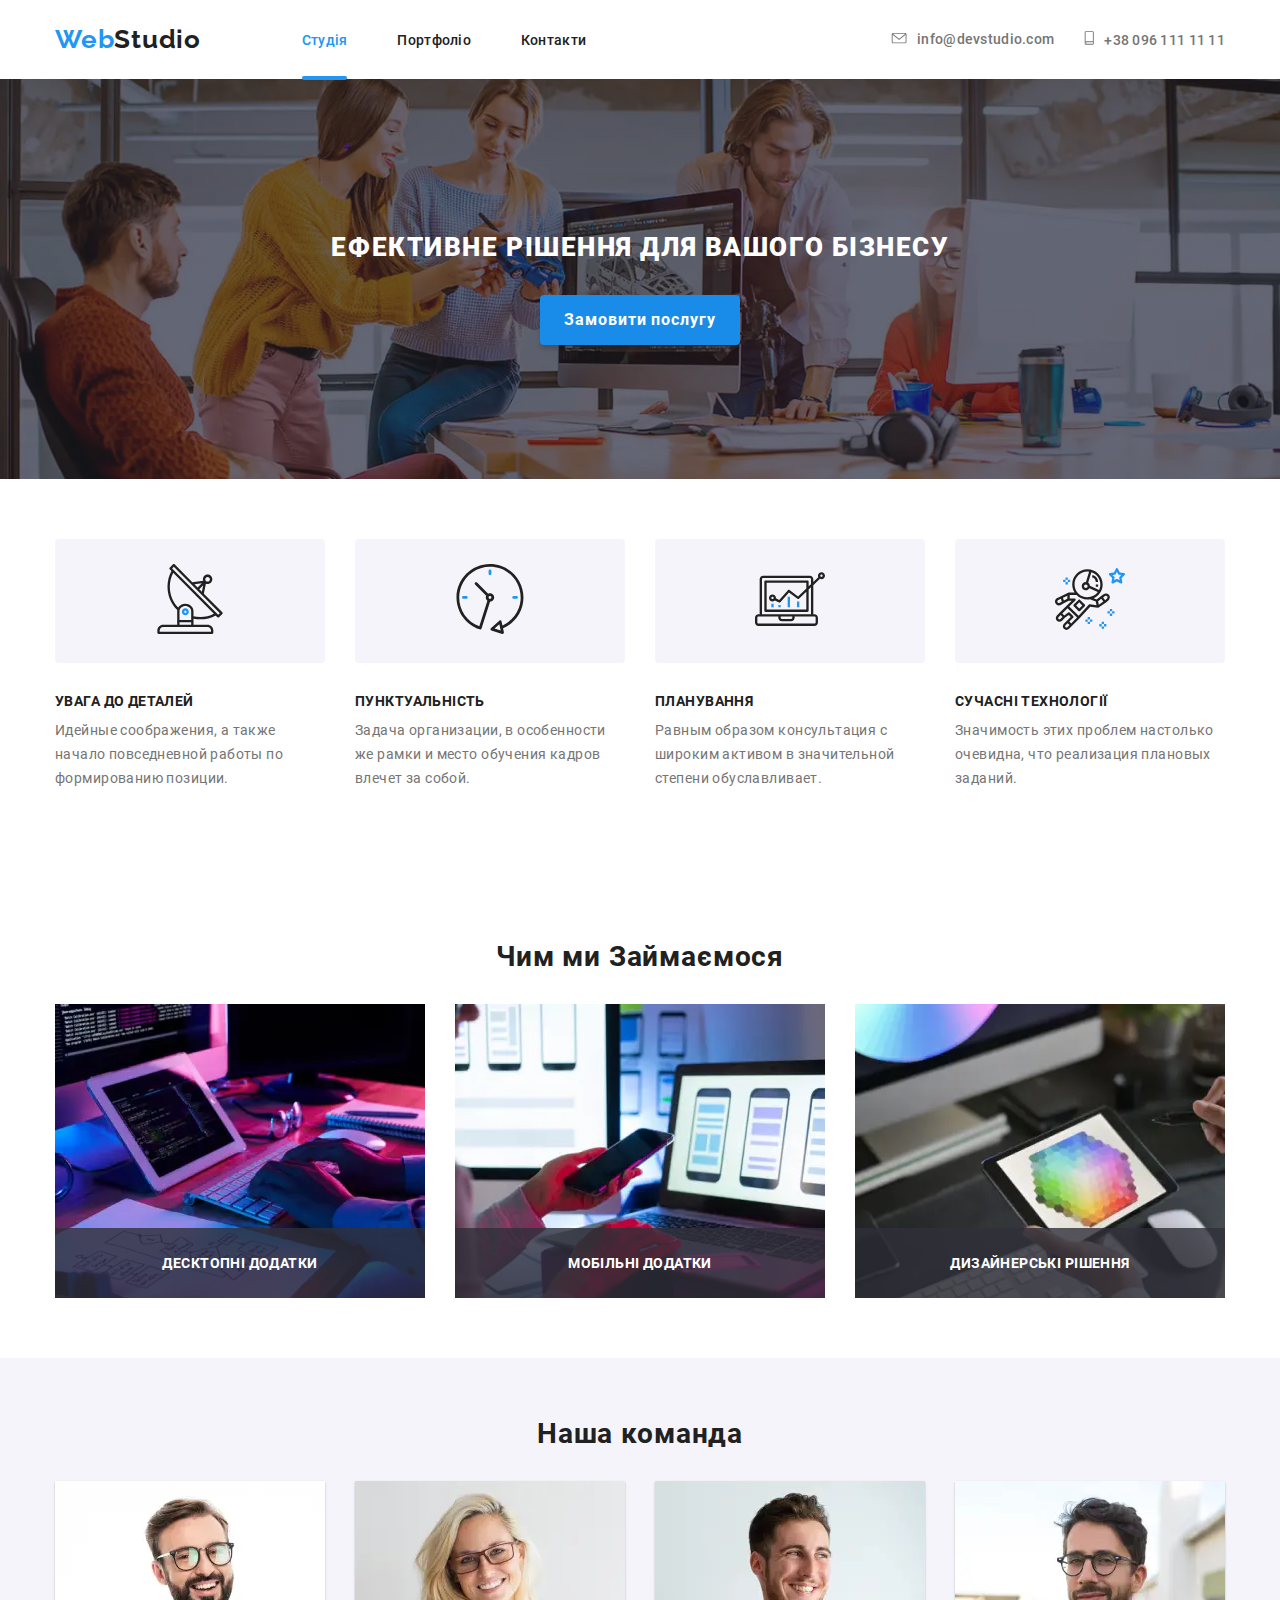
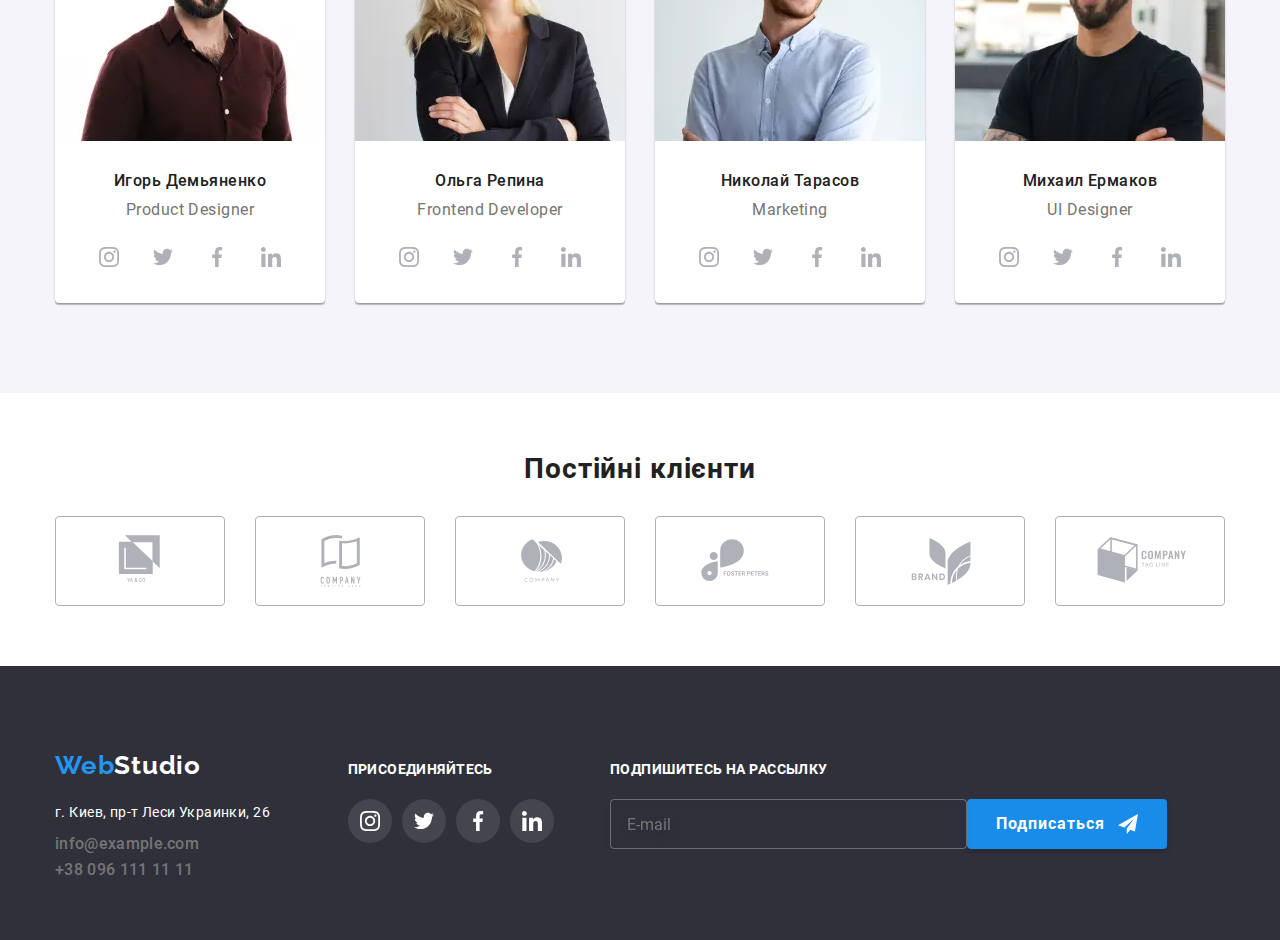
==== commit d5e2efac: "ver. 1.0.1" ====
--- a/index.html
+++ b/index.html
@@ -126,7 +126,7 @@
                             <use href="./img/symbol-defs.svg#clock"></use>
                         </svg>
                         </div>
-                        <h3 class="benefits">Пунктуація</h3>
+                        <h3 class="benefits">Пунктуальність</h3>
                         <p>Задача организации, в особенности же рамки и место обучения кадров влечет за собой.</p>
                     </li>
                     <li class="benefits-item">
@@ -273,9 +273,9 @@
                     </li>
                     <li class="teammates">
                         <picture class="img">
-                            <source srcset="./img/teamcard3/teamcard3-1200.webp 1x, ./img/teamcard3/team3-1200-2x.webp 2x"
+                            <source srcset="./img/teamcard3/team3-1200.webp 1x, ./img/teamcard3/team3-1200-2x.webp 2x"
                               media="(min-width: 1200px)" type="image/webp">
-                            <source srcset="./img/teamcard3/teamcard3-768.webp 1x, ./img/teamcard3/team3-768-2x.webp 2x"
+                            <source srcset="./img/teamcard3/team3-768.webp 1x, ./img/teamcard3/team3-768-2x.webp 2x"
                               media="(min-width: 768px)" type="image/webp">
                             <source srcset="./img/teamcard3/team3-480.webp 1x, ./img/teamcard3/team3-480-2x.webp 2x" type="image/webp">
                             <source srcset="./img/teamcard3/team3-1200.jpg 1x, ./img/teamcard3/team3-1200-2x.jpg 2x" media="(min-width: 1200px)">
@@ -423,7 +423,7 @@
                     <div class="box-input">
                         <input class="input-form" type="email" name="email" placeholder="E-mail" id="">
                         <button class="button footer" type="button">
-                            <p>Подписаться</p> 
+                            Подписаться
                             <svg class="social-icons"><use href="./img/symbol-defs.svg#telegram"></use></svg>
                         </button>   
                     </div>
--- a/css/main.min.css
+++ b/css/main.min.css
@@ -1,2 +1,2 @@
-@font-face{font-family:"Roboto";font-style:normal;font-weight:400;src:local("Roboto"),local("Roboto-Regular"),url("../fonts/roboto-v20-latin_cyrillic-regular.woff2") format("woff2"),url("../fonts/roboto-v20-latin_cyrillic-regular.woff") format("woff")}@font-face{font-family:"Roboto";font-style:normal;font-weight:500;src:local("Roboto Medium"),local("Roboto-Medium"),url("../fonts/roboto-v20-latin_cyrillic-500.woff2") format("woff2"),url("../fonts/roboto-v20-latin_cyrillic-500.woff") format("woff")}@font-face{font-family:"Roboto";font-style:normal;font-weight:700;src:local("Roboto Bold"),local("Roboto-Bold"),url("../fonts/roboto-v20-latin_cyrillic-700.woff2") format("woff2"),url("../fonts/roboto-v20-latin_cyrillic-700.woff") format("woff")}@font-face{font-family:"Roboto";font-style:normal;font-weight:900;src:local("Roboto Black"),local("Roboto-Black"),url("../fonts/roboto-v20-latin_cyrillic-900.woff2") format("woff2"),url("../fonts/roboto-v20-latin_cyrillic-900.woff") format("woff")}@font-face{font-family:"Raleway";font-style:normal;font-weight:700;src:local(""),url("../fonts/raleway-v17-latin_cyrillic-700.woff2") format("woff2"),url("../fonts/raleway-v17-latin_cyrillic-700.woff") format("woff")}/*! normalize.css v8.0.1 | MIT License | github.com/necolas/normalize.css */html{line-height:1.15;-webkit-text-size-adjust:100%}body{margin:0}main{display:block}h1{font-size:2em;margin:0.67em 0}hr{-webkit-box-sizing:content-box;box-sizing:content-box;height:0;overflow:visible}pre{font-family:monospace, monospace;font-size:1em}a{background-color:transparent}abbr[title]{border-bottom:none;text-decoration:underline;-webkit-text-decoration:underline dotted;text-decoration:underline dotted}b,strong{font-weight:bolder}code,kbd,samp{font-family:monospace, monospace;font-size:1em}small{font-size:80%}sub,sup{font-size:75%;line-height:0;position:relative;vertical-align:baseline}sub{bottom:-0.25em}sup{top:-0.5em}img{border-style:none}button,input,optgroup,select,textarea{font-family:inherit;font-size:100%;line-height:1.15;margin:0}button,input{overflow:visible}button,select{text-transform:none}button,[type="button"],[type="reset"],[type="submit"]{-webkit-appearance:button}button::-moz-focus-inner,[type="button"]::-moz-focus-inner,[type="reset"]::-moz-focus-inner,[type="submit"]::-moz-focus-inner{border-style:none;padding:0}button:-moz-focusring,[type="button"]:-moz-focusring,[type="reset"]:-moz-focusring,[type="submit"]:-moz-focusring{outline:1px dotted ButtonText}fieldset{padding:0.35em 0.75em 0.625em}legend{-webkit-box-sizing:border-box;box-sizing:border-box;color:inherit;display:table;max-width:100%;padding:0;white-space:normal}progress{vertical-align:baseline}textarea{overflow:auto}[type="checkbox"],[type="radio"]{-webkit-box-sizing:border-box;box-sizing:border-box;padding:0}[type="number"]::-webkit-inner-spin-button,[type="number"]::-webkit-outer-spin-button{height:auto}[type="search"]{-webkit-appearance:textfield;outline-offset:-2px}[type="search"]::-webkit-search-decoration{-webkit-appearance:none}::-webkit-file-upload-button{-webkit-appearance:button;font:inherit}details{display:block}summary{display:list-item}template{display:none}[hidden]{display:none}html{-webkit-box-sizing:border-box;box-sizing:border-box}*,*:before,*:after{-webkit-box-sizing:inherit;box-sizing:inherit;margin:0px;padding:0px}body{color:#212121;font-family:'Roboto', sans-serif}a{display:block;text-decoration:none;color:inherit;font-style:normal}b{text-transform:uppercase;font-style:normal;font-weight:bold;font-size:14px;line-height:1.142;letter-spacing:0.03em}li{list-style-type:none}img{display:block;width:100%;height:auto}.container{margin-left:auto;margin-right:auto;padding:0 15px}@media screen and (min-width: 480px){.container{width:480px}}@media screen and (min-width: 768px){.container{width:768px}}@media screen and (min-width: 1200px){.container{width:1200px}}h2{margin-bottom:30px;font-style:normal;font-weight:bold;font-size:28px;line-height:1.178;text-align:center;letter-spacing:0.03em}h3{margin-bottom:10px;font-style:normal;font-weight:bold;font-size:14px;line-height:1.142;text-align:center;letter-spacing:0.03em;text-transform:uppercase}p{font-style:normal;font-weight:normal;font-size:14px;line-height:1.714;letter-spacing:0.03em;color:#757575}header{position:relative}.header{display:-webkit-box;display:-ms-flexbox;display:flex;-webkit-box-align:center;-ms-flex-align:center;align-items:center;-webkit-box-pack:justify;-ms-flex-pack:justify;justify-content:space-between}@media screen and (max-width: 767px){.icons-mob{fill:currentColor}.menu-button{outline:none;border:none;background:none}.menu-button:active{color:#2196F3}.menu-button .icon-cross{display:none}.menu-button.is-open .icon-cross{display:block}.menu-button.is-open .icon-menu{display:none}.menu-container{text-align:center;background-color:#ffffff;opacity:0;pointer-events:none;border-top:1px solid #ECECEC;-webkit-transition:cubic-bezier(0.4, 0, 0.2, 1);transition:cubic-bezier(0.4, 0, 0.2, 1);-webkit-transition-duration:250ms;transition-duration:250ms;position:absolute;top:100%;left:0;width:100%}.menu-container.is-open{z-index:5;opacity:1;display:block;-webkit-transition:cubic-bezier(0.4, 0, 0.2, 1);transition:cubic-bezier(0.4, 0, 0.2, 1);-webkit-transition-duration:250ms;transition-duration:250ms;visibility:visible;pointer-events:initial}}@media screen and (min-width: 768px){.menu-button{display:none}}.logo{font-family:'Raleway', sans-serif;color:#212121;font-weight:bold;font-size:26px;line-height:1.192;letter-spacing:0.03em;text-decoration:none;margin:16px 0px}.logo .logo-item{color:#2196F3}.address-footer .logo{padding-top:60px;color:#fff;font-weight:700;text-transform:none;margin-bottom:20px;margin-top:0px}.menu-container{font-style:normal;font-weight:500;font-size:18px;line-height:1.166;letter-spacing:0.02em}.site-nav li{position:relative;-webkit-transition:cubic-bezier(0.4, 0, 0.2, 1);transition:cubic-bezier(0.4, 0, 0.2, 1);-webkit-transition-duration:250ms;transition-duration:250ms}@media screen and (max-width: 767px){.menu-container{padding:60px 0px}.site-nav{margin-bottom:60px}.site-nav li:not(:last-child){margin-bottom:40px}}@media screen and (min-width: 768px){.menu-container{display:-webkit-box;display:-ms-flexbox;display:flex;-webkit-box-align:center;-ms-flex-align:center;align-items:center;font-style:normal;font-weight:500;font-size:14px;line-height:1.142;letter-spacing:0.02em}.site-nav{display:-webkit-box;display:-ms-flexbox;display:flex;margin-right:84px}.site-nav li:not(:last-child){margin-right:50px}}@media screen and (min-width: 768px) and (min-width: 1200px){.site-nav{margin-right:0px}}.link{position:relative;display:inline}.link:hover,.link:focus{color:#2196F3}.link.current{color:#2196F3}.link:active{color:#757575}.link.current::after{position:absolute;content:'';display:block;bottom:-8px;left:0;width:100%;height:4px;background-color:#2196F3;border-radius:2px}@media screen and (max-width: 1199px){.contacts-list{-webkit-box-align:center;-ms-flex-align:center;align-items:center}.contacts-list li:not(:last-child){margin-bottom:10px}}@media screen and (min-width: 1200px){.contacts-list{display:-webkit-box;display:-ms-flexbox;display:flex;-webkit-box-align:center;-ms-flex-align:center;align-items:center;margin-left:305px}.contacts-list li:last-child{margin-left:30px}}.contacts-item:hover,.contacts-item:focus{color:#2196F3}.contacts-item:active{color:#757575}.envelope{width:16px;height:12px}.smartphone{width:10px;height:15px}.icon{margin-right:10px;fill:currentColor}.contacts-item{font-weight:500;line-height:1.14;letter-spacing:0.02em;color:#757575;-webkit-transition:cubic-bezier(0.4, 0, 0.2, 1);transition:cubic-bezier(0.4, 0, 0.2, 1);-webkit-transition-duration:250ms;transition-duration:250ms;margin-bottom:16px;margin-left:24px}@media screen and (min-width: 768px){.contacts-item{margin-bottom:0px;margin-left:0px}}section{padding-top:60px;padding-bottom:60px}section.hero{padding:0px}.benefits-list{text-align:center}@media screen and (min-width: 768px){.benefits-list{display:-webkit-box;display:-ms-flexbox;display:flex;-ms-flex-wrap:wrap;flex-wrap:wrap;-webkit-box-pack:center;-ms-flex-pack:center;justify-content:center}}@media screen and (min-width: 1200px){.benefits-list{display:-webkit-box;display:-ms-flexbox;display:flex;-ms-flex-wrap:nowrap;flex-wrap:nowrap}}.benefits-item{margin-bottom:30px}.benefits-item:last-child{margin-bottom:0px}.benefits-item p{text-align:left}@media screen and (max-width: 479px){.benefits-item{max-width:100%}}@media screen and (min-width: 480px), (max-width: 767px){.benefits-item{width:450px;margin-right:auto;margin-left:auto}}@media screen and (min-width: 768px){.benefits-item{max-width:354px;margin-right:30px;margin-left:0px}.benefits-item:nth-child(2n){margin-right:0px}}@media screen and (min-width: 1200px){.benefits-item{width:calc((100%-90px) / 4)}.benefits-item:not(:last-child){margin-right:30px}}.benefits-logo{padding:25px 0px;margin-bottom:30px;background:#F5F4FA;border-radius:4px}.benefits-icons{width:70px;height:70px}@media screen and (max-width: 1199px){.section-products{display:none}}@media screen and (min-width: 1200px){.products-list{display:-webkit-box;display:-ms-flexbox;display:flex}.products-list .products{width:calc((100%-90px) / 3);margin-right:30px}.products-list .products:last-child{margin-right:0px}.products-list .products-position{position:relative}.products-list .name{color:#fff;text-align:center;padding-top:27px;padding-bottom:27px;text-transform:uppercase;background:rgba(47,48,58,0.8);position:absolute;bottom:0;left:0;right:0;margin-bottom:0px}}.section-team{padding:60px 0px;background:#F5F4FA}@media screen and (min-width: 768px){.team-list{display:-webkit-box;display:-ms-flexbox;display:flex;-ms-flex-wrap:wrap;flex-wrap:wrap;-webkit-box-pack:center;-ms-flex-pack:center;justify-content:center}}@media screen and (min-width: 1200px){.team-list{display:-webkit-box;display:-ms-flexbox;display:flex}}.teammates{margin-bottom:30px;background:#fff;-webkit-box-shadow:0px 1px 3px rgba(0,0,0,0.12),0px 1px 1px rgba(0,0,0,0.14),0px 2px 1px rgba(0,0,0,0.2);box-shadow:0px 1px 3px rgba(0,0,0,0.12),0px 1px 1px rgba(0,0,0,0.14),0px 2px 1px rgba(0,0,0,0.2);border-radius:0px 0px 4px 4px}.teammates p{margin-top:30px;margin-bottom:10px;font-style:normal;font-weight:500;font-size:16px;line-height:1.187;text-align:center;letter-spacing:0.03em;color:#212121}.teammates p.text{margin:0px;color:#757575;font-weight:normal}@media screen and (max-width: 479px){.teammates{max-width:100%}.teammates:last-child{margin-bottom:0px}}@media screen and (min-width: 480px), (max-width: 767px){.teammates{width:450px;margin-right:auto;margin-left:auto}}@media screen and (min-width: 768px){.teammates{max-width:354px;margin-right:30px;margin-left:0px}.teammates:nth-child(2n){margin-right:0px}}@media screen and (min-width: 1200px){.teammates{width:calc((100% - 90px) / 4)}.teammates:not(:last-child){margin-right:30px}}.clients-list{list-style-type:none}@media screen and (max-width: 1199px){.clients-list{display:-webkit-box;display:-ms-flexbox;display:flex;-ms-flex-wrap:wrap;flex-wrap:wrap;-webkit-box-pack:justify;-ms-flex-pack:justify;justify-content:space-between}}@media screen and (max-width: 767px){.clients-list .client{width:calc((100% - 30px) / 2);height:90px;margin-bottom:30px}.clients-list .client:nth-last-child(-n+2){margin-bottom:0px}}@media screen and (min-width: 768px){.clients-list .client{width:calc((100% - 60px) / 3);height:90px;margin-bottom:30px}.clients-list .client:nth-last-child(-n+3){margin-bottom:0px}}@media screen and (min-width: 1200px){.clients-list{display:-webkit-box;display:-ms-flexbox;display:flex;-webkit-box-pack:justify;-ms-flex-pack:justify;justify-content:space-between}.clients-list .client{width:calc((100% - 150px) / 6);height:90px;margin-bottom:0px}.clients-list .client:last-child{margin-right:0px}}.client-link{display:-webkit-box;display:-ms-flexbox;display:flex;-webkit-box-pack:center;-ms-flex-pack:center;justify-content:center;-webkit-box-align:center;-ms-flex-align:center;align-items:center;width:100%;height:90px;overflow:hidden;fill:#AFB1B8;border:1px solid #AFB1B8;border-radius:4px;outline:none;-webkit-transition:color 250ms cubic-bezier(0.4, 0, 0.2, 1),border-color 250ms cubic-bezier(0.4, 0, 0.2, 1);transition:color 250ms cubic-bezier(0.4, 0, 0.2, 1),border-color 250ms cubic-bezier(0.4, 0, 0.2, 1)}.client-link:hover,.client-link:focus{fill:#2196F3;border-color:#2196F3}.client-link:active{fill:#757575;border-color:#757575}.hero{display:-webkit-box;display:-ms-flexbox;display:flex;-webkit-box-align:center;-ms-flex-align:center;align-items:center;max-width:1600px;height:400px;text-align:center;margin-left:auto;margin-right:auto;background-position:center;background-size:cover}@media screen and (max-width: 767px){.hero{background-image:-webkit-gradient(linear, left top, right top, from(rgba(47,48,58,0.4)), to(rgba(47,48,58,0.4))),url(../img/hero-bg/header480.webp);background-image:linear-gradient(to right, rgba(47,48,58,0.4), rgba(47,48,58,0.4)),url(../img/hero-bg/header480.webp)}}@media screen and (max-width: 767px) and (min-device-pixel-ratio: 2), screen and (max-width: 767px), screen and (max-width: 767px) and (-webkit-min-device-pixel-ratio: 2), screen and (max-width: 767px) and (min-resolution: 192dpi), screen and (max-width: 767px) and (min-resolution: 2dppx){.hero{background-image:-webkit-gradient(linear, left top, right top, from(rgba(47,48,58,0.4)), to(rgba(47,48,58,0.4))),url(../img/hero-bg/header480-2x.webp);background-image:linear-gradient(to right, rgba(47,48,58,0.4), rgba(47,48,58,0.4)),url(../img/hero-bg/header480-2x.webp)}}@media screen and (min-width: 768px){.hero{background-image:-webkit-gradient(linear, left top, right top, from(rgba(47,48,58,0.4)), to(rgba(47,48,58,0.4))),url(../img/hero-bg/header768.webp);background-image:linear-gradient(to right, rgba(47,48,58,0.4), rgba(47,48,58,0.4)),url(../img/hero-bg/header768.webp)}}@media screen and (min-width: 768px) and (min-device-pixel-ratio: 2), screen and (min-width: 768px) and (-webkit-min-device-pixel-ratio: 2), screen and (min-width: 768px) and (min-resolution: 192dpi), screen and (min-width: 768px) and (min-resolution: 2dppx){.hero{background-image:-webkit-gradient(linear, left top, right top, from(rgba(47,48,58,0.4)), to(rgba(47,48,58,0.4))),url(../img/hero-bg/header768-2x.webp);background-image:linear-gradient(to right, rgba(47,48,58,0.4), rgba(47,48,58,0.4)),url(../img/hero-bg/header768-2x.webp)}}@media screen and (min-width: 1200px){.hero{background-image:-webkit-gradient(linear, left top, right top, from(rgba(47,48,58,0.4)), to(rgba(47,48,58,0.4))),url(../img/hero-bg/header1200.webp);background-image:linear-gradient(to right, rgba(47,48,58,0.4), rgba(47,48,58,0.4)),url(../img/hero-bg/header1200.webp)}}@media screen and (min-width: 1200px) and (min-device-pixel-ratio: 2), screen and (min-width: 1200px) and (-webkit-min-device-pixel-ratio: 2), screen and (min-width: 1200px) and (min-resolution: 192dpi), screen and (min-width: 1200px) and (min-resolution: 2dppx){.hero{background-image:-webkit-gradient(linear, left top, right top, from(rgba(47,48,58,0.4)), to(rgba(47,48,58,0.4))),url(../img/hero-bg/header1200-2x.webp);background-image:linear-gradient(to right, rgba(47,48,58,0.4), rgba(47,48,58,0.4)),url(../img/hero-bg/header1200-2x.webp)}}h1{font-weight:900;font-size:26px;line-height:1.363;text-align:center;letter-spacing:0.06em;text-transform:uppercase;color:#fff;width:100%;margin-left:auto;margin-right:auto;margin-bottom:30px}.button{width:200px;height:50px;background:#188CE8;-webkit-box-shadow:0px 4px 4px rgba(0,0,0,0.15);box-shadow:0px 4px 4px rgba(0,0,0,0.15);border-radius:4px;border:inherit;outline:none;font-weight:bold;font-size:16px;line-height:1.875;text-align:center;letter-spacing:0.06em;color:#fff}.button:hover,.button:focus{color:#212121;background-color:#2196F3;-webkit-box-shadow:0px 3px 1px rgba(0,0,0,0.1),0px 1px 2px rgba(0,0,0,0.08),0px 2px 2px rgba(0,0,0,0.12);box-shadow:0px 3px 1px rgba(0,0,0,0.1),0px 1px 2px rgba(0,0,0,0.08),0px 2px 2px rgba(0,0,0,0.12)}.button:active{color:#212121;background-color:#AFB1B8}.button.footer{display:-webkit-box;display:-ms-flexbox;display:flex;-webkit-box-align:center;-ms-flex-align:center;align-items:center;-ms-flex-pack:distribute;justify-content:space-around;text-align:center;margin:20px auto 0px auto;padding:10px 29px;-webkit-transition:cubic-bezier(0.4, 0, 0.2, 1);transition:cubic-bezier(0.4, 0, 0.2, 1);-webkit-transition-duration:250ms;transition-duration:250ms}.button.footer.social-icons{fill:currentColor}.button.footer p{color:inherit;font-weight:bold;margin-right:10px}@media screen and (min-width: 1200px){.button.footer{margin:0px 0px 0px 12px}}.button-list{display:-webkit-box;display:-ms-flexbox;display:flex;-ms-flex-wrap:wrap;flex-wrap:wrap;margin-bottom:40px;-webkit-box-pack:justify;-ms-flex-pack:justify;justify-content:space-between;-ms-flex-line-pack:distribute;align-content:space-around;color:#212121}.button-list .btn{padding-top:6px;padding-left:22px;padding-right:22px;padding-bottom:6px;color:#212121;background-color:#F5F4FA;border:4px;border-radius:4px;cursor:pointer;-webkit-transition:cubic-bezier(0.4, 0, 0.2, 1);transition:cubic-bezier(0.4, 0, 0.2, 1);-webkit-transition-duration:250ms;transition-duration:250ms;outline:none}.button-list .item:not(:last-child){margin-right:8px;margin-bottom:15px}@media screen and (min-width: 768px){.button-list{margin-bottom:30px}.button-list .item:not(:last-child){margin-right:8px;margin-bottom:0px}}@media screen and (min-width: 1200px){.button-list{margin-bottom:50px;-webkit-box-pack:center;-ms-flex-pack:center;justify-content:center}}.btn:hover,.btn:focus{color:#fff;background-color:#2196F3;-webkit-box-shadow:0px 3px 1px rgba(0,0,0,0.1),0px 1px 2px rgba(0,0,0,0.08),0px 2px 2px rgba(0,0,0,0.12);box-shadow:0px 3px 1px rgba(0,0,0,0.1),0px 1px 2px rgba(0,0,0,0.08),0px 2px 2px rgba(0,0,0,0.12)}.btn:active{color:#757575}.backdrop{position:fixed;top:0;left:0;width:100%;height:100%;background:rgba(0,0,0,0.2);border-radius:4px;-webkit-transition:cubic-bezier(0.4, 0, 0.2, 1);transition:cubic-bezier(0.4, 0, 0.2, 1);-webkit-transition-duration:250ms;transition-duration:250ms;z-index:10;overflow-y:scroll}.backdrop.is-hidden{opacity:0;pointer-events:none;-webkit-transition:cubic-bezier(0.4, 0, 0.2, 1);transition:cubic-bezier(0.4, 0, 0.2, 1);-webkit-transition-duration:250ms;transition-duration:250ms}.modal{position:absolute;top:50%;left:50%;-webkit-transform:translate(-50%, -50%);transform:translate(-50%, -50%);width:93.75%;height:auto;background:#FFFFFF;-webkit-box-shadow:0px 1px 3px rgba(0,0,0,0.12),0px 1px 1px rgba(0,0,0,0.14),0px 2px 1px rgba(0,0,0,0.2);box-shadow:0px 1px 3px rgba(0,0,0,0.12),0px 1px 1px rgba(0,0,0,0.14),0px 2px 1px rgba(0,0,0,0.2);border-radius:4px;-webkit-transition:cubic-bezier(0.4, 0, 0.2, 1);transition:cubic-bezier(0.4, 0, 0.2, 1);-webkit-transition-duration:250ms;transition-duration:250ms}@media screen and (min-width: 480px){.modal{width:450px;height:609px}}@media screen and (min-width: 1200px){.modal{width:528px;height:581px}}.modal-btn{display:-webkit-box;display:-ms-flexbox;display:flex;-webkit-box-pack:center;-ms-flex-pack:center;justify-content:center;-webkit-box-align:center;-ms-flex-align:center;align-items:center;position:absolute;top:8px;right:8px;width:30px;height:30px;border-radius:50%;border:1px solid rgba(0,0,0,0.1);outline:none;background-color:transparent}.modal-btn:hover,.modal-btn:focus{fill:#2196F3}.svg-btn{width:18px;height:18px}.form-modal .h1-name{font-style:normal;font-weight:bold;font-size:20px;line-height:1.5;text-align:center;letter-spacing:0.03em;color:#212121}@media screen and (min-width: 1200){.form-modal .h1-name{line-height:1.15}}.form-modal{display:-webkit-box;display:-ms-flexbox;display:flex;-webkit-box-orient:vertical;-webkit-box-direction:normal;-ms-flex-direction:column;flex-direction:column;padding:40px;-webkit-transition:cubic-bezier(0.4, 0, 0.2, 1);transition:cubic-bezier(0.4, 0, 0.2, 1)}.form-modal button{width:200px;-ms-flex-item-align:center;-ms-grid-row-align:center;align-self:center}.modal-label{position:relative;margin-top:10px;color:#757575}.modal-label .name-label{display:-webkit-box;display:-ms-flexbox;display:flex;justify-items:flex-start;margin-bottom:4px;font-style:normal;font-weight:normal;font-size:12px;line-height:14px}.iconmodal{width:18px;height:18px;fill:currentColor}.input-modal{width:100%;height:40px;padding-left:42px;border:1px solid rgba(33,33,33,0.2);-webkit-box-sizing:border-box;box-sizing:border-box;border-radius:4px;color:#212121}.input-modal.area{width:100%;height:120px;padding:12px 16px;resize:none}.input-modal.area::-webkit-input-placeholder{font-style:normal;font-weight:normal;font-size:12px;line-height:1.166;letter-spacing:0.01em;color:rgba(117,117,117,0.5)}.input-modal.area:-ms-input-placeholder{font-style:normal;font-weight:normal;font-size:12px;line-height:1.166;letter-spacing:0.01em;color:rgba(117,117,117,0.5)}.input-modal.area::-ms-input-placeholder{font-style:normal;font-weight:normal;font-size:12px;line-height:1.166;letter-spacing:0.01em;color:rgba(117,117,117,0.5)}.input-modal.area::placeholder{font-style:normal;font-weight:normal;font-size:12px;line-height:1.166;letter-spacing:0.01em;color:rgba(117,117,117,0.5)}.input-modal:focus+.icon-input{color:#2196F3;fill:#2196F3}.input-modal:focus{border-color:#2196F3;outline:none}.icon-input{position:absolute;display:-webkit-box;display:-ms-flexbox;display:flex;bottom:11px;left:11px;color:#212121}.form-modal .checkbox-text{font-style:normal;font-weight:normal;font-size:12px;line-height:1.714;color:#757575}.label-checkbox{margin-top:20px;margin-bottom:30px}.checkbox-text-terms{display:inline;color:#2196F3;text-decoration:underline}.checkbox-text::before{content:"";display:inline-block;width:16px;height:16px;margin-right:8px;vertical-align:text-top;border:2px solid #212121;border-radius:2px;background-color:#fff;-webkit-transition:background-color 250ms cubic-bezier(0.4, 0, 0.2, 1),border-color 250ms cubic-bezier(0.4, 0, 0.2, 1);transition:background-color 250ms cubic-bezier(0.4, 0, 0.2, 1),border-color 250ms cubic-bezier(0.4, 0, 0.2, 1)}.checkbox{position:absolute;-webkit-appearance:none;-moz-appearance:none;appearance:none}.checkbox:checked ~ .checkbox-text::before{background-color:#2196F3;background-image:url(../img/SVG/check.svg);background-position:center;background-size:contain;background-repeat:no-repeat;border-color:#2196F3;background-origin:border-box}.social-list{display:-webkit-box;display:-ms-flexbox;display:flex;padding-top:16px;padding-bottom:24px;-webkit-box-pack:center;-ms-flex-pack:center;justify-content:center}.icons:not(:last-child){margin-right:10px}.icons-link{display:-webkit-box;display:-ms-flexbox;display:flex;-webkit-box-pack:center;-ms-flex-pack:center;justify-content:center;-webkit-box-align:center;-ms-flex-align:center;align-items:center;color:#AFB1B8;text-decoration:none;font-style:normal;width:44px;height:44px;background-color:rgba(255,255,255,0.1);border-radius:50%;-webkit-transition:cubic-bezier(0.4, 0, 0.2, 1);transition:cubic-bezier(0.4, 0, 0.2, 1);-webkit-transition-duration:250ms;transition-duration:250ms}.icons-link:hover,.icons-link:focus{color:#fff;background-color:rgba(33,150,243,0.9)}.icons-link:active{color:#fff}.teammates .social-icons{width:20px;height:20px;fill:currentColor}footer{background-color:#2F303A;color:#fff}div.footer{padding-bottom:60px;text-align:center}.address-list{margin-bottom:60px}.address-list p{font-style:normal;margin-bottom:10px;color:currentColor}.social-container{margin-bottom:60px}@media screen and (min-width: 768px){div.footer{display:-webkit-box;display:-ms-flexbox;display:flex;-webkit-box-pack:center;-ms-flex-pack:center;justify-content:center;-webkit-box-align:baseline;-ms-flex-align:baseline;align-items:baseline;-ms-flex-wrap:wrap;flex-wrap:wrap}div.footer .address-footer{width:calc(50% - 15px)}div.footer .address-footer .contacts-item:last-child{margin-top:8px}div.footer .social-container{width:calc(50% - 15px)}div.footer .share-it{width:100%;display:block}}@media screen and (min-width: 1200px){div.footer{display:-webkit-box;display:-ms-flexbox;display:flex;-webkit-box-pack:center;-ms-flex-pack:center;justify-content:center;-webkit-box-align:baseline;-ms-flex-align:baseline;align-items:baseline;-ms-flex-wrap:wrap;flex-wrap:wrap;text-align:left;padding-bottom:0px}div.footer .address-footer{width:calc(25% - 30px);margin-right:30px}div.footer .address-footer .contacts-item:not(:last-child){margin-bottom:9px}div.footer .address-list>p{margin-bottom:10px}div.footer .social-container{width:calc(25% - 30px)}div.footer .social-container .social-list{padding-left:0px;padding-right:0px;padding-top:20px;-webkit-box-pack:inherit;-ms-flex-pack:inherit;justify-content:inherit}div.footer .social-container .icons:not(:last-child){margin-right:10px}div.footer .footer .social-icons{width:20px;height:20px;fill:#fff}div.footer .share-form{display:-webkit-box;display:-ms-flexbox;display:flex;-webkit-box-orient:vertical;-webkit-box-direction:normal;-ms-flex-direction:column;flex-direction:column;min-width:580px;min-height:86px}div.footer .label-form{margin-bottom:20px;font-weight:normal;font-size:16px;line-height:1.25;color:currentColor}div.footer .box-input{display:-webkit-box;display:-ms-flexbox;display:flex;color:currentColor}}.footer .social-icons{width:20px;height:20px;fill:#fff}.input-form{width:450px;height:50px;border:1px solid rgba(255,255,255,0.3);-webkit-box-sizing:border-box;box-sizing:border-box;-webkit-filter:drop-shadow(0px 4px 4px rgba(0,0,0,0.15));filter:drop-shadow(0px 4px 4px rgba(0,0,0,0.15));border-radius:4px;background:transparent;padding-left:16px;color:currentColor;outline:none;margin-top:20px}@media screen and (max-width: 479px){.input-form{width:100%}}@media screen and (min-width: 1200px){.input-form{width:357px;margin-top:0px}}
+@font-face{font-family:"Roboto";font-style:normal;font-weight:400;src:local("Roboto"),local("Roboto-Regular"),url("../fonts/roboto-v20-latin_cyrillic-regular.woff2") format("woff2"),url("../fonts/roboto-v20-latin_cyrillic-regular.woff") format("woff")}@font-face{font-family:"Roboto";font-style:normal;font-weight:500;src:local("Roboto Medium"),local("Roboto-Medium"),url("../fonts/roboto-v20-latin_cyrillic-500.woff2") format("woff2"),url("../fonts/roboto-v20-latin_cyrillic-500.woff") format("woff")}@font-face{font-family:"Roboto";font-style:normal;font-weight:700;src:local("Roboto Bold"),local("Roboto-Bold"),url("../fonts/roboto-v20-latin_cyrillic-700.woff2") format("woff2"),url("../fonts/roboto-v20-latin_cyrillic-700.woff") format("woff")}@font-face{font-family:"Roboto";font-style:normal;font-weight:900;src:local("Roboto Black"),local("Roboto-Black"),url("../fonts/roboto-v20-latin_cyrillic-900.woff2") format("woff2"),url("../fonts/roboto-v20-latin_cyrillic-900.woff") format("woff")}@font-face{font-family:"Raleway";font-style:normal;font-weight:700;src:local(""),url("../fonts/raleway-v17-latin_cyrillic-700.woff2") format("woff2"),url("../fonts/raleway-v17-latin_cyrillic-700.woff") format("woff")}/*! normalize.css v8.0.1 | MIT License | github.com/necolas/normalize.css */html{line-height:1.15;-webkit-text-size-adjust:100%}body{margin:0}main{display:block}h1{font-size:2em;margin:0.67em 0}hr{-webkit-box-sizing:content-box;box-sizing:content-box;height:0;overflow:visible}pre{font-family:monospace, monospace;font-size:1em}a{background-color:transparent}abbr[title]{border-bottom:none;text-decoration:underline;-webkit-text-decoration:underline dotted;text-decoration:underline dotted}b,strong{font-weight:bolder}code,kbd,samp{font-family:monospace, monospace;font-size:1em}small{font-size:80%}sub,sup{font-size:75%;line-height:0;position:relative;vertical-align:baseline}sub{bottom:-0.25em}sup{top:-0.5em}img{border-style:none}button,input,optgroup,select,textarea{font-family:inherit;font-size:100%;line-height:1.15;margin:0}button,input{overflow:visible}button,select{text-transform:none}button,[type="button"],[type="reset"],[type="submit"]{-webkit-appearance:button}button::-moz-focus-inner,[type="button"]::-moz-focus-inner,[type="reset"]::-moz-focus-inner,[type="submit"]::-moz-focus-inner{border-style:none;padding:0}button:-moz-focusring,[type="button"]:-moz-focusring,[type="reset"]:-moz-focusring,[type="submit"]:-moz-focusring{outline:1px dotted ButtonText}fieldset{padding:0.35em 0.75em 0.625em}legend{-webkit-box-sizing:border-box;box-sizing:border-box;color:inherit;display:table;max-width:100%;padding:0;white-space:normal}progress{vertical-align:baseline}textarea{overflow:auto}[type="checkbox"],[type="radio"]{-webkit-box-sizing:border-box;box-sizing:border-box;padding:0}[type="number"]::-webkit-inner-spin-button,[type="number"]::-webkit-outer-spin-button{height:auto}[type="search"]{-webkit-appearance:textfield;outline-offset:-2px}[type="search"]::-webkit-search-decoration{-webkit-appearance:none}::-webkit-file-upload-button{-webkit-appearance:button;font:inherit}details{display:block}summary{display:list-item}template{display:none}[hidden]{display:none}html{-webkit-box-sizing:border-box;box-sizing:border-box}*,*:before,*:after{-webkit-box-sizing:inherit;box-sizing:inherit;margin:0px;padding:0px}body{color:#212121;font-family:'Roboto', sans-serif}a{display:block;text-decoration:none;color:inherit;font-style:normal}b{text-transform:uppercase;font-style:normal;font-weight:700;font-size:14px;line-height:1.142;letter-spacing:0.03em}li{list-style-type:none}img{display:block;width:100%;height:auto}.container{margin-left:auto;margin-right:auto;padding:0 15px}@media screen and (min-width: 480px){.container{width:480px}}@media screen and (min-width: 768px){.container{width:768px}}@media screen and (min-width: 1200px){.container{width:1200px}}h2{margin-bottom:30px;font-style:normal;font-weight:700;font-size:28px;line-height:1.178;text-align:center;letter-spacing:0.03em}h3{margin-bottom:10px;font-style:normal;font-weight:700;font-size:14px;line-height:1.142;text-align:center;letter-spacing:0.03em;text-transform:uppercase}p{font-style:normal;font-weight:400;font-size:14px;line-height:1.714;letter-spacing:0.03em;color:#757575}header{position:relative}.header{display:-webkit-box;display:-ms-flexbox;display:flex;-webkit-box-align:center;-ms-flex-align:center;align-items:center;-webkit-box-pack:justify;-ms-flex-pack:justify;justify-content:space-between}@media screen and (max-width: 767px){.icons-mob{fill:currentColor}.menu-button{outline:none;border:none;background:none}.menu-button:active{color:#2196F3}.menu-button .icon-cross{display:none}.menu-button.is-open .icon-cross{display:block}.menu-button.is-open .icon-menu{display:none}.menu-container{text-align:center;background-color:#ffffff;opacity:0;pointer-events:none;border-top:1px solid #ECECEC;-webkit-transition:cubic-bezier(0.4, 0, 0.2, 1);transition:cubic-bezier(0.4, 0, 0.2, 1);-webkit-transition-duration:250ms;transition-duration:250ms;position:absolute;top:100%;left:0;width:100%}.menu-container.is-open{z-index:5;opacity:1;display:block;-webkit-transition:cubic-bezier(0.4, 0, 0.2, 1);transition:cubic-bezier(0.4, 0, 0.2, 1);-webkit-transition-duration:250ms;transition-duration:250ms;visibility:visible;pointer-events:initial}}@media screen and (min-width: 768px){.menu-button{display:none}}.logo{padding:16px 0px;font-family:'Raleway', sans-serif;color:#212121;font-size:24px;font-weight:700;letter-spacing:0.03em;text-decoration:none}@media screen and (min-width: 768px){.logo{padding:26px 0px;font-size:24px;line-height:1.16}}@media screen and (min-width: 1200px){.logo{padding:24px 0px;font-size:26px;line-height:1.192}}.logo .logo-item{color:#2196F3}.address-footer .logo{padding-bottom:20px;color:#fff;font-weight:700;text-transform:none}.menu-container{font-style:normal;font-weight:500;font-size:18px;line-height:1.166;letter-spacing:0.02em}.site-nav li{position:relative;-webkit-transition:cubic-bezier(0.4, 0, 0.2, 1);transition:cubic-bezier(0.4, 0, 0.2, 1);-webkit-transition-duration:250ms;transition-duration:250ms}@media screen and (max-width: 767px){.menu-container{padding:60px 0px}.site-nav{margin-bottom:60px}.site-nav li:not(:last-child){margin-bottom:40px}}@media screen and (min-width: 768px){.menu-container{display:-webkit-box;display:-ms-flexbox;display:flex;-webkit-box-align:center;-ms-flex-align:center;align-items:center;font-style:normal;font-weight:500;font-size:14px;line-height:1.142;letter-spacing:0.02em}.site-nav{display:-webkit-box;display:-ms-flexbox;display:flex;margin-right:84px}.site-nav li:not(:last-child){margin-right:50px}}@media screen and (min-width: 768px) and (min-width: 1200px){.site-nav{margin-right:0px}}.link{position:relative;display:inline;-webkit-transition:cubic-bezier(0.4, 0, 0.2, 1);transition:cubic-bezier(0.4, 0, 0.2, 1);-webkit-transition-duration:250ms;transition-duration:250ms}.link:hover,.link:focus{color:#2196F3}.link.current{color:#2196F3}.link:active{color:#757575}.link.current::after{position:absolute;content:'';display:block;bottom:-8px;left:0;width:100%;height:4px;background-color:#2196F3;border-radius:2px}@media screen and (min-width: 768px){.link{padding:32px 0}.link.current::after{bottom:0}}@media screen and (min-width: 1200px){.link.current::after{bottom:0}}@media screen and (max-width: 1199px){.contacts-list{-webkit-box-align:center;-ms-flex-align:center;align-items:center}.contacts-list li:not(:last-child){margin-bottom:10px}}@media screen and (min-width: 1200px){.contacts-list{display:-webkit-box;display:-ms-flexbox;display:flex;-webkit-box-align:center;-ms-flex-align:center;align-items:center;margin-left:305px}.contacts-list li:last-child{margin-left:30px}}.contacts-item:hover,.contacts-item:focus{color:#2196F3}.contacts-item:active{color:#757575}.envelope{width:16px;height:12px}.smartphone{width:10px;height:15px}.icon{margin-right:10px;fill:currentColor}.contacts-item{font-weight:500;line-height:1.14;letter-spacing:0.02em;color:#757575;-webkit-transition:cubic-bezier(0.4, 0, 0.2, 1);transition:cubic-bezier(0.4, 0, 0.2, 1);-webkit-transition-duration:250ms;transition-duration:250ms;margin-bottom:16px;margin-left:24px}@media screen and (min-width: 768px){.contacts-item{margin-bottom:0px;margin-left:0px}}section{padding-top:60px;padding-bottom:60px}section.hero{padding:0px}.benefits-list{text-align:center}@media screen and (min-width: 768px){.benefits-list{display:-webkit-box;display:-ms-flexbox;display:flex;-ms-flex-wrap:wrap;flex-wrap:wrap;-webkit-box-pack:center;-ms-flex-pack:center;justify-content:center}}@media screen and (min-width: 1200px){.benefits-list{display:-webkit-box;display:-ms-flexbox;display:flex;-ms-flex-wrap:nowrap;flex-wrap:nowrap}}.benefits-item{margin-bottom:30px}.benefits-item:last-child{margin-bottom:0px}.benefits-item p{text-align:left}@media screen and (max-width: 479px){.benefits-item{max-width:100%}}@media screen and (min-width: 480px), (max-width: 767px){.benefits-item{width:450px;margin-right:auto;margin-left:auto}}@media screen and (min-width: 768px){.benefits-item{max-width:354px;margin-right:30px;margin-left:0px}.benefits-item .benefits{text-align:left}.benefits-item:nth-child(2n){margin-right:0px}}@media screen and (min-width: 1200px){.benefits-item{width:calc((100%-90px) / 4)}.benefits-item:not(:last-child){margin-right:30px}}.benefits-logo{padding:25px 0px;margin-bottom:30px;background:#F5F4FA;border-radius:4px}.benefits-icons{width:70px;height:70px}@media screen and (max-width: 1199px){.section-products{display:none}}@media screen and (min-width: 1200px){.products-list{display:-webkit-box;display:-ms-flexbox;display:flex}.products-list .products{width:calc((100%-90px) / 3);margin-right:30px}.products-list .products:last-child{margin-right:0px}.products-list .products-position{position:relative}.products-list .name{color:#fff;text-align:center;padding-top:27px;padding-bottom:27px;text-transform:uppercase;background:rgba(47,48,58,0.8);position:absolute;bottom:0;left:0;right:0;margin-bottom:0px}}.section-team{padding:60px 0px;background:#F5F4FA}@media screen and (min-width: 768px){.team-list{display:-webkit-box;display:-ms-flexbox;display:flex;-ms-flex-wrap:wrap;flex-wrap:wrap;-webkit-box-pack:center;-ms-flex-pack:center;justify-content:center}}@media screen and (min-width: 1200px){.team-list{display:-webkit-box;display:-ms-flexbox;display:flex}}.teammates{margin-bottom:30px;background:#fff;-webkit-box-shadow:0px 1px 3px rgba(0,0,0,0.12),0px 1px 1px rgba(0,0,0,0.14),0px 2px 1px rgba(0,0,0,0.2);box-shadow:0px 1px 3px rgba(0,0,0,0.12),0px 1px 1px rgba(0,0,0,0.14),0px 2px 1px rgba(0,0,0,0.2);border-radius:0px 0px 4px 4px}.teammates p{margin-top:30px;margin-bottom:10px;font-style:normal;font-weight:500;font-size:16px;line-height:1.187;text-align:center;letter-spacing:0.03em;color:#212121}.teammates p.text{margin:0px;color:#757575;font-weight:normal}@media screen and (max-width: 479px){.teammates{max-width:100%}.teammates:last-child{margin-bottom:0px}}@media screen and (min-width: 480px), (max-width: 767px){.teammates{width:450px;margin-right:auto;margin-left:auto}}@media screen and (min-width: 768px){.teammates{max-width:354px;margin-right:30px;margin-left:0px}.teammates:nth-child(2n){margin-right:0px}}@media screen and (min-width: 1200px){.teammates{width:calc((100% - 90px) / 4)}.teammates:not(:last-child){margin-right:30px}}.clients-list{list-style-type:none}@media screen and (max-width: 1199px){.clients-list{display:-webkit-box;display:-ms-flexbox;display:flex;-ms-flex-wrap:wrap;flex-wrap:wrap;-webkit-box-pack:justify;-ms-flex-pack:justify;justify-content:space-between}}@media screen and (max-width: 767px){.clients-list .client{width:calc((100% - 30px) / 2);height:90px;margin-bottom:30px}.clients-list .client:nth-last-child(-n+2){margin-bottom:0px}}@media screen and (min-width: 768px){.clients-list .client{width:calc((100% - 60px) / 3);height:90px;margin-bottom:30px}.clients-list .client:nth-last-child(-n+3){margin-bottom:0px}}@media screen and (min-width: 1200px){.clients-list{display:-webkit-box;display:-ms-flexbox;display:flex;-webkit-box-pack:justify;-ms-flex-pack:justify;justify-content:space-between}.clients-list .client{width:calc((100% - 150px) / 6);height:90px;margin-bottom:0px}.clients-list .client:last-child{margin-right:0px}}.client-link{display:-webkit-box;display:-ms-flexbox;display:flex;-webkit-box-pack:center;-ms-flex-pack:center;justify-content:center;-webkit-box-align:center;-ms-flex-align:center;align-items:center;width:100%;height:90px;overflow:hidden;fill:#AFB1B8;border:1px solid #AFB1B8;border-radius:4px;outline:none;-webkit-transition:250ms cubic-bezier(0.4, 0, 0.2, 1);transition:250ms cubic-bezier(0.4, 0, 0.2, 1);border-color:250ms cubic-bezier(0.4, 0, 0.2, 1)}.client-link:hover,.client-link:focus{fill:#2196F3;border-color:#2196F3}.client-link:active{fill:#757575;border-color:#757575}.hero{display:-webkit-box;display:-ms-flexbox;display:flex;-webkit-box-align:center;-ms-flex-align:center;align-items:center;max-width:1600px;height:400px;text-align:center;margin-left:auto;margin-right:auto;background-position:center;background-size:cover}@media screen and (max-width: 767px){.hero{background-image:-webkit-gradient(linear, left top, right top, from(rgba(47,48,58,0.4)), to(rgba(47,48,58,0.4))),url(../img/hero-bg/header480.webp);background-image:linear-gradient(to right, rgba(47,48,58,0.4), rgba(47,48,58,0.4)),url(../img/hero-bg/header480.webp)}}@media screen and (max-width: 767px) and (min-device-pixel-ratio: 2), screen and (max-width: 767px), screen and (max-width: 767px) and (-webkit-min-device-pixel-ratio: 2), screen and (max-width: 767px) and (min-resolution: 192dpi), screen and (max-width: 767px) and (min-resolution: 2dppx){.hero{background-image:-webkit-gradient(linear, left top, right top, from(rgba(47,48,58,0.4)), to(rgba(47,48,58,0.4))),url(../img/hero-bg/header480-2x.webp);background-image:linear-gradient(to right, rgba(47,48,58,0.4), rgba(47,48,58,0.4)),url(../img/hero-bg/header480-2x.webp)}}@media screen and (min-width: 768px){.hero{background-image:-webkit-gradient(linear, left top, right top, from(rgba(47,48,58,0.4)), to(rgba(47,48,58,0.4))),url(../img/hero-bg/header768.webp);background-image:linear-gradient(to right, rgba(47,48,58,0.4), rgba(47,48,58,0.4)),url(../img/hero-bg/header768.webp)}}@media screen and (min-width: 768px) and (min-device-pixel-ratio: 2), screen and (min-width: 768px) and (-webkit-min-device-pixel-ratio: 2), screen and (min-width: 768px) and (min-resolution: 192dpi), screen and (min-width: 768px) and (min-resolution: 2dppx){.hero{background-image:-webkit-gradient(linear, left top, right top, from(rgba(47,48,58,0.4)), to(rgba(47,48,58,0.4))),url(../img/hero-bg/header768-2x.webp);background-image:linear-gradient(to right, rgba(47,48,58,0.4), rgba(47,48,58,0.4)),url(../img/hero-bg/header768-2x.webp)}}@media screen and (min-width: 1200px){.hero{background-image:-webkit-gradient(linear, left top, right top, from(rgba(47,48,58,0.4)), to(rgba(47,48,58,0.4))),url(../img/hero-bg/header1200.webp);background-image:linear-gradient(to right, rgba(47,48,58,0.4), rgba(47,48,58,0.4)),url(../img/hero-bg/header1200.webp)}}@media screen and (min-width: 1200px) and (min-device-pixel-ratio: 2), screen and (min-width: 1200px) and (-webkit-min-device-pixel-ratio: 2), screen and (min-width: 1200px) and (min-resolution: 192dpi), screen and (min-width: 1200px) and (min-resolution: 2dppx){.hero{background-image:-webkit-gradient(linear, left top, right top, from(rgba(47,48,58,0.4)), to(rgba(47,48,58,0.4))),url(../img/hero-bg/header1200-2x.webp);background-image:linear-gradient(to right, rgba(47,48,58,0.4), rgba(47,48,58,0.4)),url(../img/hero-bg/header1200-2x.webp)}}h1{font-weight:900;font-size:26px;line-height:1.363;text-align:center;letter-spacing:0.06em;text-transform:uppercase;color:#fff;width:100%;margin-left:auto;margin-right:auto;margin-bottom:30px}.button{width:200px;height:50px;background:#188CE8;-webkit-box-shadow:0px 4px 4px rgba(0,0,0,0.15);box-shadow:0px 4px 4px rgba(0,0,0,0.15);border-radius:4px;border:inherit;outline:none;font-weight:700;font-size:16px;line-height:1.875;text-align:center;letter-spacing:0.06em;color:#fff}.button:hover,.button:focus{color:#212121;background-color:#2196F3;-webkit-box-shadow:0px 3px 1px rgba(0,0,0,0.1),0px 1px 2px rgba(0,0,0,0.08),0px 2px 2px rgba(0,0,0,0.12);box-shadow:0px 3px 1px rgba(0,0,0,0.1),0px 1px 2px rgba(0,0,0,0.08),0px 2px 2px rgba(0,0,0,0.12)}.button:active{color:#212121;background-color:#AFB1B8}.button.footer{display:-webkit-box;display:-ms-flexbox;display:flex;-webkit-box-align:center;-ms-flex-align:center;align-items:center;-webkit-box-pack:justify;-ms-flex-pack:justify;justify-content:space-between;text-align:center;padding:10px 29px;-webkit-transition:cubic-bezier(0.4, 0, 0.2, 1);transition:cubic-bezier(0.4, 0, 0.2, 1);-webkit-transition-duration:250ms;transition-duration:250ms}.button.footer.social-icons{fill:currentColor}.button-list{display:-webkit-box;display:-ms-flexbox;display:flex;-ms-flex-wrap:wrap;flex-wrap:wrap;margin-bottom:40px;-ms-flex-line-pack:distribute;align-content:space-around;color:#212121}@media screen and (min-width: 768px){.button-list{-webkit-box-pack:center;-ms-flex-pack:center;justify-content:center}}.button-list .btn{padding:6px 22px;font-size:16px;font-weight:500;line-height:1.62;color:#212121;background-color:#F5F4FA;border:4px;border-radius:4px;cursor:pointer;-webkit-transition:cubic-bezier(0.4, 0, 0.2, 1);transition:cubic-bezier(0.4, 0, 0.2, 1);-webkit-transition-duration:250ms;transition-duration:250ms;outline:none}.button-list .item:not(:last-child){margin-right:8px;margin-bottom:15px}@media screen and (min-width: 768px){.button-list{margin-bottom:30px}.button-list .item:not(:last-child){margin-right:8px;margin-bottom:0px}}@media screen and (min-width: 1200px){.button-list{margin-bottom:50px;-webkit-box-pack:center;-ms-flex-pack:center;justify-content:center}}.btn:hover,.btn:focus{color:#fff;background-color:#2196F3;-webkit-box-shadow:0px 3px 1px rgba(0,0,0,0.1),0px 1px 2px rgba(0,0,0,0.08),0px 2px 2px rgba(0,0,0,0.12);box-shadow:0px 3px 1px rgba(0,0,0,0.1),0px 1px 2px rgba(0,0,0,0.08),0px 2px 2px rgba(0,0,0,0.12)}.btn:active{color:#757575}.backdrop{position:fixed;top:0;left:0;width:100%;height:100%;background:rgba(0,0,0,0.2);border-radius:4px;-webkit-transition:cubic-bezier(0.4, 0, 0.2, 1);transition:cubic-bezier(0.4, 0, 0.2, 1);-webkit-transition-duration:250ms;transition-duration:250ms;z-index:10;overflow-y:scroll}.backdrop.is-hidden{opacity:0;pointer-events:none;-webkit-transition:cubic-bezier(0.4, 0, 0.2, 1);transition:cubic-bezier(0.4, 0, 0.2, 1);-webkit-transition-duration:250ms;transition-duration:250ms}.modal{position:absolute;top:50%;left:50%;-webkit-transform:translate(-50%, -50%);transform:translate(-50%, -50%);width:93.75%;height:auto;background:#FFFFFF;-webkit-box-shadow:0px 1px 3px rgba(0,0,0,0.12),0px 1px 1px rgba(0,0,0,0.14),0px 2px 1px rgba(0,0,0,0.2);box-shadow:0px 1px 3px rgba(0,0,0,0.12),0px 1px 1px rgba(0,0,0,0.14),0px 2px 1px rgba(0,0,0,0.2);border-radius:4px;-webkit-transition:cubic-bezier(0.4, 0, 0.2, 1);transition:cubic-bezier(0.4, 0, 0.2, 1);-webkit-transition-duration:250ms;transition-duration:250ms}@media screen and (min-width: 480px){.modal{width:450px;height:609px}}@media screen and (min-width: 1200px){.modal{width:528px;height:581px}}.modal-btn{display:-webkit-box;display:-ms-flexbox;display:flex;-webkit-box-pack:center;-ms-flex-pack:center;justify-content:center;-webkit-box-align:center;-ms-flex-align:center;align-items:center;position:absolute;top:8px;right:8px;width:30px;height:30px;border-radius:50%;border:1px solid rgba(0,0,0,0.1);outline:none;background-color:transparent}.modal-btn:hover,.modal-btn:focus{fill:#2196F3}.svg-btn{width:18px;height:18px}.form-modal .h1-name{font-style:normal;font-weight:bold;font-size:20px;line-height:1.5;text-align:center;letter-spacing:0.03em;color:#212121}@media screen and (min-width: 1200){.form-modal .h1-name{line-height:1.15}}.form-modal{display:-webkit-box;display:-ms-flexbox;display:flex;-webkit-box-orient:vertical;-webkit-box-direction:normal;-ms-flex-direction:column;flex-direction:column;padding:40px;-webkit-transition:cubic-bezier(0.4, 0, 0.2, 1);transition:cubic-bezier(0.4, 0, 0.2, 1)}.form-modal button{width:200px;-ms-flex-item-align:center;-ms-grid-row-align:center;align-self:center}.modal-label{position:relative;margin-top:10px;color:#757575}.modal-label .name-label{display:-webkit-box;display:-ms-flexbox;display:flex;justify-items:flex-start;margin-bottom:4px;font-style:normal;font-weight:normal;font-size:12px;line-height:14px}.iconmodal{width:18px;height:18px;fill:currentColor}.input-modal{width:100%;height:40px;padding-left:42px;border:1px solid rgba(33,33,33,0.2);-webkit-box-sizing:border-box;box-sizing:border-box;border-radius:4px;color:#212121}.input-modal.area{width:100%;height:120px;padding:12px 16px;resize:none}.input-modal.area::-webkit-input-placeholder{font-style:normal;font-weight:normal;font-size:12px;line-height:1.166;letter-spacing:0.01em;color:rgba(117,117,117,0.5)}.input-modal.area:-ms-input-placeholder{font-style:normal;font-weight:normal;font-size:12px;line-height:1.166;letter-spacing:0.01em;color:rgba(117,117,117,0.5)}.input-modal.area::-ms-input-placeholder{font-style:normal;font-weight:normal;font-size:12px;line-height:1.166;letter-spacing:0.01em;color:rgba(117,117,117,0.5)}.input-modal.area::placeholder{font-style:normal;font-weight:normal;font-size:12px;line-height:1.166;letter-spacing:0.01em;color:rgba(117,117,117,0.5)}.input-modal:focus+.icon-input{color:#2196F3;fill:#2196F3}.input-modal:focus{border-color:#2196F3;outline:none}.icon-input{position:absolute;display:-webkit-box;display:-ms-flexbox;display:flex;bottom:11px;left:11px;color:#212121}.form-modal .checkbox-text{font-style:normal;font-weight:normal;font-size:12px;line-height:1.714;color:#757575}.label-checkbox{margin-top:20px;margin-bottom:30px}.checkbox-text-terms{display:inline;color:#2196F3;text-decoration:underline}.checkbox-text::before{content:"";display:inline-block;width:16px;height:16px;margin-right:8px;vertical-align:text-top;border:2px solid #212121;border-radius:2px;background-color:#fff;-webkit-transition:background-color 250ms cubic-bezier(0.4, 0, 0.2, 1),border-color 250ms cubic-bezier(0.4, 0, 0.2, 1);transition:background-color 250ms cubic-bezier(0.4, 0, 0.2, 1),border-color 250ms cubic-bezier(0.4, 0, 0.2, 1)}.checkbox{position:absolute;-webkit-appearance:none;-moz-appearance:none;appearance:none}.checkbox:checked ~ .checkbox-text::before{background-color:#2196F3;background-image:url(../img/SVG/check.svg);background-position:center;background-size:contain;background-repeat:no-repeat;border-color:#2196F3;background-origin:border-box}.social-list{display:-webkit-box;display:-ms-flexbox;display:flex;padding-top:16px;padding-bottom:24px;-webkit-box-pack:center;-ms-flex-pack:center;justify-content:center}.icons:not(:last-child){margin-right:10px}.icons-link{display:-webkit-box;display:-ms-flexbox;display:flex;-webkit-box-pack:center;-ms-flex-pack:center;justify-content:center;-webkit-box-align:center;-ms-flex-align:center;align-items:center;color:#AFB1B8;text-decoration:none;font-style:normal;width:44px;height:44px;background-color:rgba(255,255,255,0.1);border-radius:50%;-webkit-transition:cubic-bezier(0.4, 0, 0.2, 1);transition:cubic-bezier(0.4, 0, 0.2, 1);-webkit-transition-duration:250ms;transition-duration:250ms}.icons-link:hover,.icons-link:focus{color:#fff;background-color:rgba(33,150,243,0.9)}.icons-link:active{color:#fff}.teammates .social-icons{width:20px;height:20px;fill:currentColor}footer{background-color:#2F303A;color:#fff}div.footer{padding-bottom:60px;padding-top:60px;text-align:center}.address-list{margin-bottom:60px}.address-list p{font-style:400;margin-bottom:10px;color:currentColor}.social-container{margin-bottom:60px}.social-container .icons-link{color:currentColor}@media screen and (min-width: 768px) and (max-width: 1199px){div.footer{display:-webkit-box;display:-ms-flexbox;display:flex;-webkit-box-pack:justify;-ms-flex-pack:justify;justify-content:space-between;-webkit-box-align:baseline;-ms-flex-align:baseline;align-items:baseline;-ms-flex-wrap:wrap;flex-wrap:wrap}div.footer .address-footer{width:calc(50% - 15px)}div.footer .social-container{width:calc(50% - 15px)}}div.footer .shareit{-webkit-box-flex:1;-ms-flex-positive:1;flex-grow:1}@media screen and (min-width: 1200px){div.footer{display:-webkit-box;display:-ms-flexbox;display:flex;-webkit-box-pack:center;-ms-flex-pack:center;justify-content:center;-webkit-box-align:baseline;-ms-flex-align:baseline;align-items:baseline;-ms-flex-wrap:wrap;flex-wrap:wrap;text-align:left;padding-bottom:0px}div.footer .address-footer{width:calc(25% - 30px);margin-right:30px}div.footer .address-footer .contacts-item:not(:last-child){margin-bottom:8px}div.footer .address-list>p{margin-bottom:10px}div.footer .social-container{width:calc(25% - 30px);color:currentColor}div.footer .social-container .social-list{padding-left:0px;padding-right:0px;padding-top:20px;-webkit-box-pack:inherit;-ms-flex-pack:inherit;justify-content:inherit}div.footer .social-container .icons:not(:last-child){margin-right:10px}div.footer .footer .social-icons{width:20px;height:20px;fill:currentColor}div.footer .share-form{display:-webkit-box;display:-ms-flexbox;display:flex;-webkit-box-orient:vertical;-webkit-box-direction:normal;-ms-flex-direction:column;flex-direction:column;min-width:580px;min-height:86px}div.footer .label-form{margin-bottom:20px;font-weight:normal;font-size:16px;line-height:1.25;color:currentColor}div.footer .box-input{display:-webkit-box;display:-ms-flexbox;display:flex;color:currentColor}}.footer .social-icons{width:20px;height:20px;fill:#fff}.input-form{width:450px;height:50px;border:1px solid rgba(255,255,255,0.3);-webkit-box-sizing:border-box;box-sizing:border-box;-webkit-filter:drop-shadow(0px 4px 4px rgba(0,0,0,0.15));filter:drop-shadow(0px 4px 4px rgba(0,0,0,0.15));border-radius:4px;background:transparent;padding-left:16px;color:currentColor;outline:none;margin-top:20px}@media screen and (max-width: 479px){.input-form{width:100%}}@media screen and (min-width: 1200px){.input-form{width:357px;margin-top:0px}}
 /*# sourceMappingURL=main.min.css.map */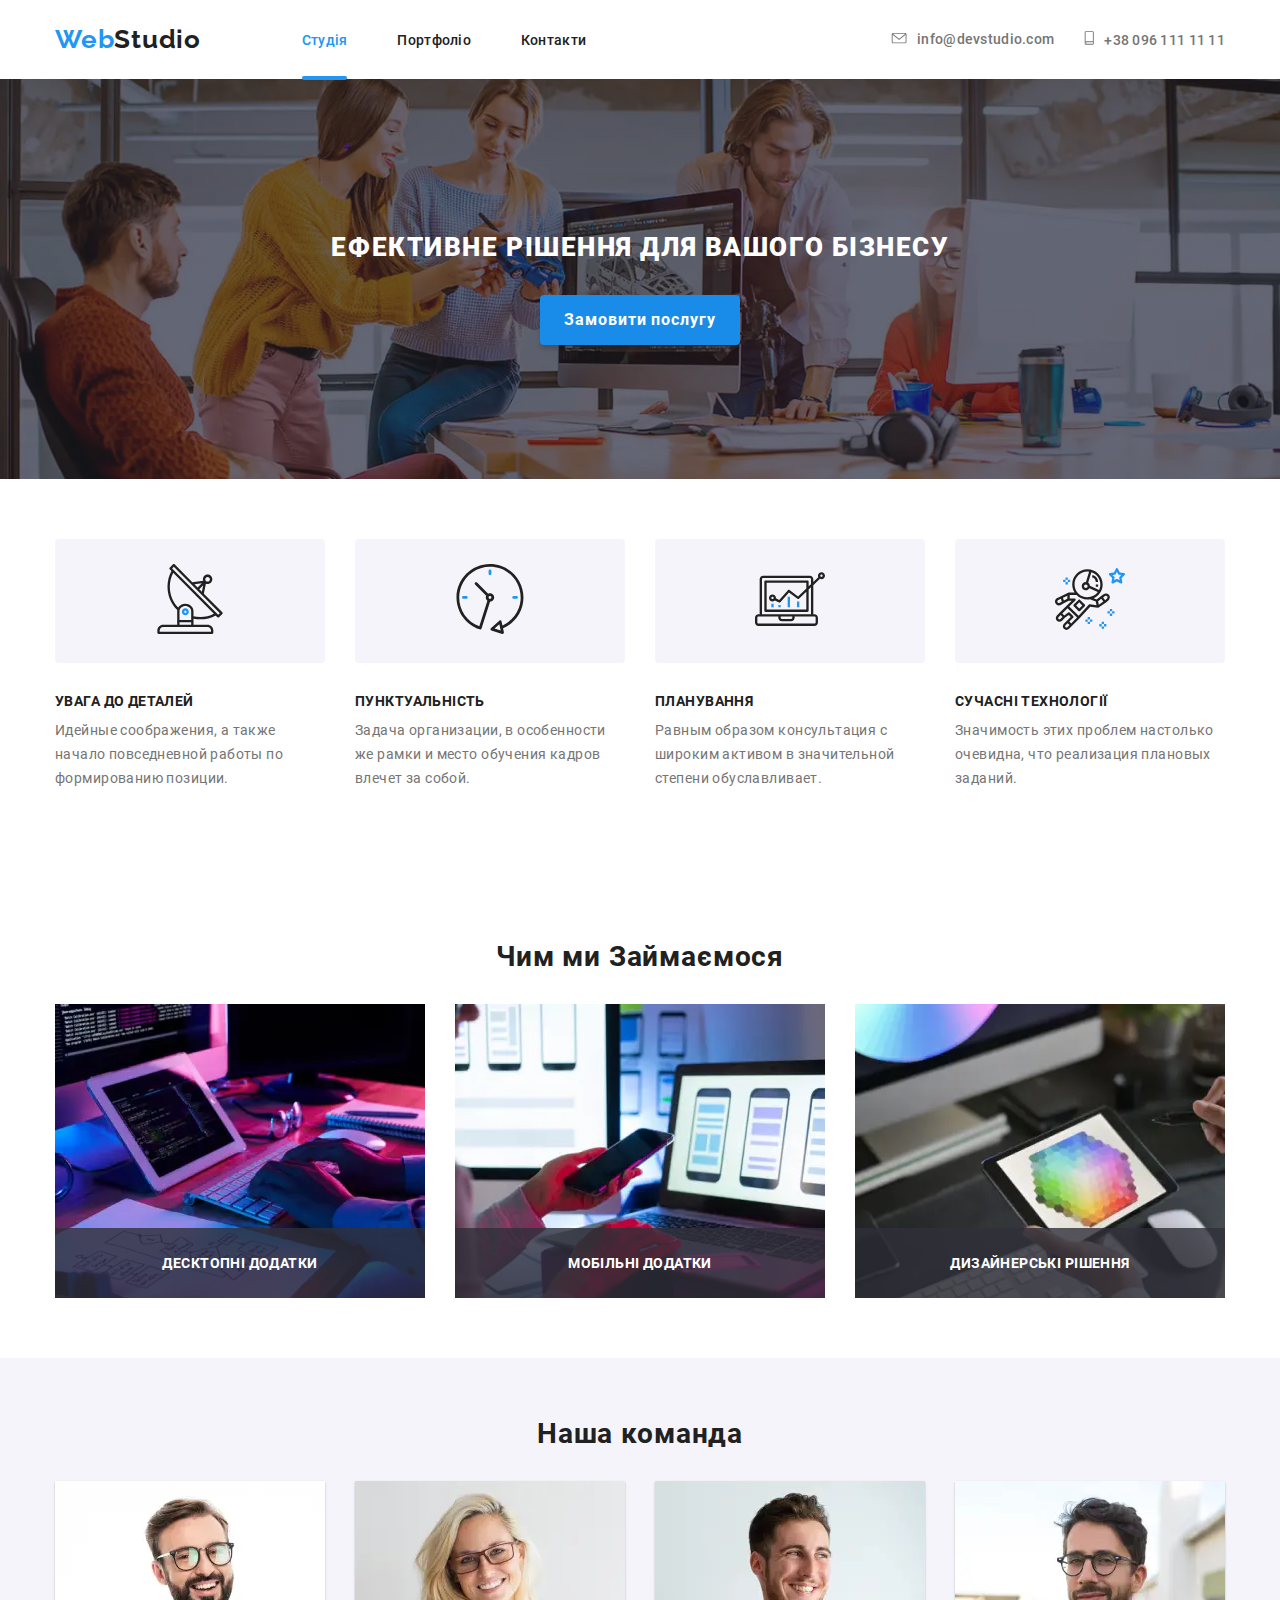
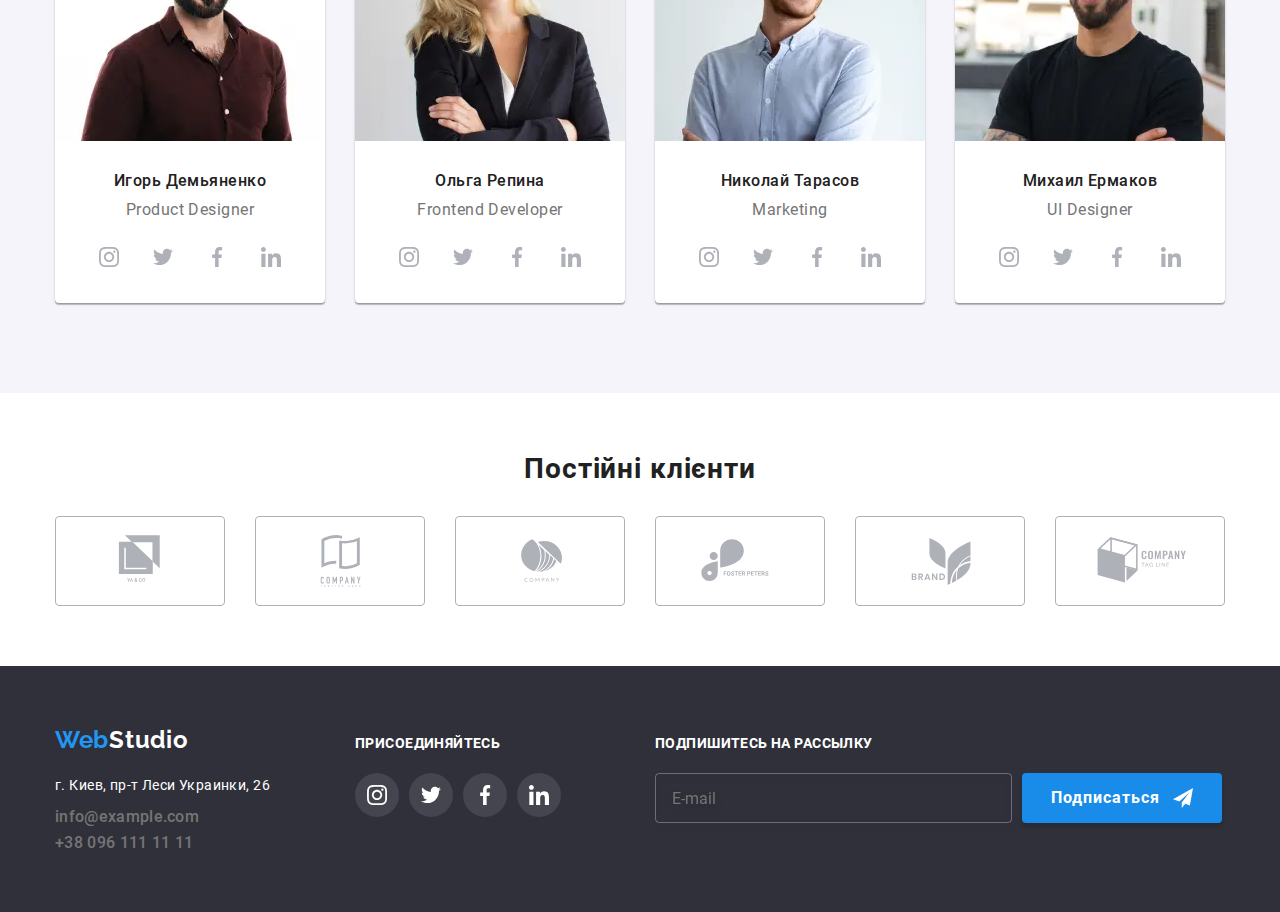
==== commit adc0c096: "Ver. 2.0" ====
--- a/index.html
+++ b/index.html
@@ -417,7 +417,7 @@
                     </li>
                 </ul>
             </div>
-            <div class="shareit">
+            <div class="share-it">
                 <form class="share-form" action="">
                     <label class="label-form" for="email"><b>Подпишитесь на рассылку</b></label>
                     <div class="box-input">
--- a/css/main.min.css
+++ b/css/main.min.css
@@ -1,2 +1,2 @@
-@font-face{font-family:"Roboto";font-style:normal;font-weight:400;src:local("Roboto"),local("Roboto-Regular"),url("../fonts/roboto-v20-latin_cyrillic-regular.woff2") format("woff2"),url("../fonts/roboto-v20-latin_cyrillic-regular.woff") format("woff")}@font-face{font-family:"Roboto";font-style:normal;font-weight:500;src:local("Roboto Medium"),local("Roboto-Medium"),url("../fonts/roboto-v20-latin_cyrillic-500.woff2") format("woff2"),url("../fonts/roboto-v20-latin_cyrillic-500.woff") format("woff")}@font-face{font-family:"Roboto";font-style:normal;font-weight:700;src:local("Roboto Bold"),local("Roboto-Bold"),url("../fonts/roboto-v20-latin_cyrillic-700.woff2") format("woff2"),url("../fonts/roboto-v20-latin_cyrillic-700.woff") format("woff")}@font-face{font-family:"Roboto";font-style:normal;font-weight:900;src:local("Roboto Black"),local("Roboto-Black"),url("../fonts/roboto-v20-latin_cyrillic-900.woff2") format("woff2"),url("../fonts/roboto-v20-latin_cyrillic-900.woff") format("woff")}@font-face{font-family:"Raleway";font-style:normal;font-weight:700;src:local(""),url("../fonts/raleway-v17-latin_cyrillic-700.woff2") format("woff2"),url("../fonts/raleway-v17-latin_cyrillic-700.woff") format("woff")}/*! normalize.css v8.0.1 | MIT License | github.com/necolas/normalize.css */html{line-height:1.15;-webkit-text-size-adjust:100%}body{margin:0}main{display:block}h1{font-size:2em;margin:0.67em 0}hr{-webkit-box-sizing:content-box;box-sizing:content-box;height:0;overflow:visible}pre{font-family:monospace, monospace;font-size:1em}a{background-color:transparent}abbr[title]{border-bottom:none;text-decoration:underline;-webkit-text-decoration:underline dotted;text-decoration:underline dotted}b,strong{font-weight:bolder}code,kbd,samp{font-family:monospace, monospace;font-size:1em}small{font-size:80%}sub,sup{font-size:75%;line-height:0;position:relative;vertical-align:baseline}sub{bottom:-0.25em}sup{top:-0.5em}img{border-style:none}button,input,optgroup,select,textarea{font-family:inherit;font-size:100%;line-height:1.15;margin:0}button,input{overflow:visible}button,select{text-transform:none}button,[type="button"],[type="reset"],[type="submit"]{-webkit-appearance:button}button::-moz-focus-inner,[type="button"]::-moz-focus-inner,[type="reset"]::-moz-focus-inner,[type="submit"]::-moz-focus-inner{border-style:none;padding:0}button:-moz-focusring,[type="button"]:-moz-focusring,[type="reset"]:-moz-focusring,[type="submit"]:-moz-focusring{outline:1px dotted ButtonText}fieldset{padding:0.35em 0.75em 0.625em}legend{-webkit-box-sizing:border-box;box-sizing:border-box;color:inherit;display:table;max-width:100%;padding:0;white-space:normal}progress{vertical-align:baseline}textarea{overflow:auto}[type="checkbox"],[type="radio"]{-webkit-box-sizing:border-box;box-sizing:border-box;padding:0}[type="number"]::-webkit-inner-spin-button,[type="number"]::-webkit-outer-spin-button{height:auto}[type="search"]{-webkit-appearance:textfield;outline-offset:-2px}[type="search"]::-webkit-search-decoration{-webkit-appearance:none}::-webkit-file-upload-button{-webkit-appearance:button;font:inherit}details{display:block}summary{display:list-item}template{display:none}[hidden]{display:none}html{-webkit-box-sizing:border-box;box-sizing:border-box}*,*:before,*:after{-webkit-box-sizing:inherit;box-sizing:inherit;margin:0px;padding:0px}body{color:#212121;font-family:'Roboto', sans-serif}a{display:block;text-decoration:none;color:inherit;font-style:normal}b{text-transform:uppercase;font-style:normal;font-weight:700;font-size:14px;line-height:1.142;letter-spacing:0.03em}li{list-style-type:none}img{display:block;width:100%;height:auto}.container{margin-left:auto;margin-right:auto;padding:0 15px}@media screen and (min-width: 480px){.container{width:480px}}@media screen and (min-width: 768px){.container{width:768px}}@media screen and (min-width: 1200px){.container{width:1200px}}h2{margin-bottom:30px;font-style:normal;font-weight:700;font-size:28px;line-height:1.178;text-align:center;letter-spacing:0.03em}h3{margin-bottom:10px;font-style:normal;font-weight:700;font-size:14px;line-height:1.142;text-align:center;letter-spacing:0.03em;text-transform:uppercase}p{font-style:normal;font-weight:400;font-size:14px;line-height:1.714;letter-spacing:0.03em;color:#757575}header{position:relative}.header{display:-webkit-box;display:-ms-flexbox;display:flex;-webkit-box-align:center;-ms-flex-align:center;align-items:center;-webkit-box-pack:justify;-ms-flex-pack:justify;justify-content:space-between}@media screen and (max-width: 767px){.icons-mob{fill:currentColor}.menu-button{outline:none;border:none;background:none}.menu-button:active{color:#2196F3}.menu-button .icon-cross{display:none}.menu-button.is-open .icon-cross{display:block}.menu-button.is-open .icon-menu{display:none}.menu-container{text-align:center;background-color:#ffffff;opacity:0;pointer-events:none;border-top:1px solid #ECECEC;-webkit-transition:cubic-bezier(0.4, 0, 0.2, 1);transition:cubic-bezier(0.4, 0, 0.2, 1);-webkit-transition-duration:250ms;transition-duration:250ms;position:absolute;top:100%;left:0;width:100%}.menu-container.is-open{z-index:5;opacity:1;display:block;-webkit-transition:cubic-bezier(0.4, 0, 0.2, 1);transition:cubic-bezier(0.4, 0, 0.2, 1);-webkit-transition-duration:250ms;transition-duration:250ms;visibility:visible;pointer-events:initial}}@media screen and (min-width: 768px){.menu-button{display:none}}.logo{padding:16px 0px;font-family:'Raleway', sans-serif;color:#212121;font-size:24px;font-weight:700;letter-spacing:0.03em;text-decoration:none}@media screen and (min-width: 768px){.logo{padding:26px 0px;font-size:24px;line-height:1.16}}@media screen and (min-width: 1200px){.logo{padding:24px 0px;font-size:26px;line-height:1.192}}.logo .logo-item{color:#2196F3}.address-footer .logo{padding-bottom:20px;color:#fff;font-weight:700;text-transform:none}.menu-container{font-style:normal;font-weight:500;font-size:18px;line-height:1.166;letter-spacing:0.02em}.site-nav li{position:relative;-webkit-transition:cubic-bezier(0.4, 0, 0.2, 1);transition:cubic-bezier(0.4, 0, 0.2, 1);-webkit-transition-duration:250ms;transition-duration:250ms}@media screen and (max-width: 767px){.menu-container{padding:60px 0px}.site-nav{margin-bottom:60px}.site-nav li:not(:last-child){margin-bottom:40px}}@media screen and (min-width: 768px){.menu-container{display:-webkit-box;display:-ms-flexbox;display:flex;-webkit-box-align:center;-ms-flex-align:center;align-items:center;font-style:normal;font-weight:500;font-size:14px;line-height:1.142;letter-spacing:0.02em}.site-nav{display:-webkit-box;display:-ms-flexbox;display:flex;margin-right:84px}.site-nav li:not(:last-child){margin-right:50px}}@media screen and (min-width: 768px) and (min-width: 1200px){.site-nav{margin-right:0px}}.link{position:relative;display:inline;-webkit-transition:cubic-bezier(0.4, 0, 0.2, 1);transition:cubic-bezier(0.4, 0, 0.2, 1);-webkit-transition-duration:250ms;transition-duration:250ms}.link:hover,.link:focus{color:#2196F3}.link.current{color:#2196F3}.link:active{color:#757575}.link.current::after{position:absolute;content:'';display:block;bottom:-8px;left:0;width:100%;height:4px;background-color:#2196F3;border-radius:2px}@media screen and (min-width: 768px){.link{padding:32px 0}.link.current::after{bottom:0}}@media screen and (min-width: 1200px){.link.current::after{bottom:0}}@media screen and (max-width: 1199px){.contacts-list{-webkit-box-align:center;-ms-flex-align:center;align-items:center}.contacts-list li:not(:last-child){margin-bottom:10px}}@media screen and (min-width: 1200px){.contacts-list{display:-webkit-box;display:-ms-flexbox;display:flex;-webkit-box-align:center;-ms-flex-align:center;align-items:center;margin-left:305px}.contacts-list li:last-child{margin-left:30px}}.contacts-item:hover,.contacts-item:focus{color:#2196F3}.contacts-item:active{color:#757575}.envelope{width:16px;height:12px}.smartphone{width:10px;height:15px}.icon{margin-right:10px;fill:currentColor}.contacts-item{font-weight:500;line-height:1.14;letter-spacing:0.02em;color:#757575;-webkit-transition:cubic-bezier(0.4, 0, 0.2, 1);transition:cubic-bezier(0.4, 0, 0.2, 1);-webkit-transition-duration:250ms;transition-duration:250ms;margin-bottom:16px;margin-left:24px}@media screen and (min-width: 768px){.contacts-item{margin-bottom:0px;margin-left:0px}}section{padding-top:60px;padding-bottom:60px}section.hero{padding:0px}.benefits-list{text-align:center}@media screen and (min-width: 768px){.benefits-list{display:-webkit-box;display:-ms-flexbox;display:flex;-ms-flex-wrap:wrap;flex-wrap:wrap;-webkit-box-pack:center;-ms-flex-pack:center;justify-content:center}}@media screen and (min-width: 1200px){.benefits-list{display:-webkit-box;display:-ms-flexbox;display:flex;-ms-flex-wrap:nowrap;flex-wrap:nowrap}}.benefits-item{margin-bottom:30px}.benefits-item:last-child{margin-bottom:0px}.benefits-item p{text-align:left}@media screen and (max-width: 479px){.benefits-item{max-width:100%}}@media screen and (min-width: 480px), (max-width: 767px){.benefits-item{width:450px;margin-right:auto;margin-left:auto}}@media screen and (min-width: 768px){.benefits-item{max-width:354px;margin-right:30px;margin-left:0px}.benefits-item .benefits{text-align:left}.benefits-item:nth-child(2n){margin-right:0px}}@media screen and (min-width: 1200px){.benefits-item{width:calc((100%-90px) / 4)}.benefits-item:not(:last-child){margin-right:30px}}.benefits-logo{padding:25px 0px;margin-bottom:30px;background:#F5F4FA;border-radius:4px}.benefits-icons{width:70px;height:70px}@media screen and (max-width: 1199px){.section-products{display:none}}@media screen and (min-width: 1200px){.products-list{display:-webkit-box;display:-ms-flexbox;display:flex}.products-list .products{width:calc((100%-90px) / 3);margin-right:30px}.products-list .products:last-child{margin-right:0px}.products-list .products-position{position:relative}.products-list .name{color:#fff;text-align:center;padding-top:27px;padding-bottom:27px;text-transform:uppercase;background:rgba(47,48,58,0.8);position:absolute;bottom:0;left:0;right:0;margin-bottom:0px}}.section-team{padding:60px 0px;background:#F5F4FA}@media screen and (min-width: 768px){.team-list{display:-webkit-box;display:-ms-flexbox;display:flex;-ms-flex-wrap:wrap;flex-wrap:wrap;-webkit-box-pack:center;-ms-flex-pack:center;justify-content:center}}@media screen and (min-width: 1200px){.team-list{display:-webkit-box;display:-ms-flexbox;display:flex}}.teammates{margin-bottom:30px;background:#fff;-webkit-box-shadow:0px 1px 3px rgba(0,0,0,0.12),0px 1px 1px rgba(0,0,0,0.14),0px 2px 1px rgba(0,0,0,0.2);box-shadow:0px 1px 3px rgba(0,0,0,0.12),0px 1px 1px rgba(0,0,0,0.14),0px 2px 1px rgba(0,0,0,0.2);border-radius:0px 0px 4px 4px}.teammates p{margin-top:30px;margin-bottom:10px;font-style:normal;font-weight:500;font-size:16px;line-height:1.187;text-align:center;letter-spacing:0.03em;color:#212121}.teammates p.text{margin:0px;color:#757575;font-weight:normal}@media screen and (max-width: 479px){.teammates{max-width:100%}.teammates:last-child{margin-bottom:0px}}@media screen and (min-width: 480px), (max-width: 767px){.teammates{width:450px;margin-right:auto;margin-left:auto}}@media screen and (min-width: 768px){.teammates{max-width:354px;margin-right:30px;margin-left:0px}.teammates:nth-child(2n){margin-right:0px}}@media screen and (min-width: 1200px){.teammates{width:calc((100% - 90px) / 4)}.teammates:not(:last-child){margin-right:30px}}.clients-list{list-style-type:none}@media screen and (max-width: 1199px){.clients-list{display:-webkit-box;display:-ms-flexbox;display:flex;-ms-flex-wrap:wrap;flex-wrap:wrap;-webkit-box-pack:justify;-ms-flex-pack:justify;justify-content:space-between}}@media screen and (max-width: 767px){.clients-list .client{width:calc((100% - 30px) / 2);height:90px;margin-bottom:30px}.clients-list .client:nth-last-child(-n+2){margin-bottom:0px}}@media screen and (min-width: 768px){.clients-list .client{width:calc((100% - 60px) / 3);height:90px;margin-bottom:30px}.clients-list .client:nth-last-child(-n+3){margin-bottom:0px}}@media screen and (min-width: 1200px){.clients-list{display:-webkit-box;display:-ms-flexbox;display:flex;-webkit-box-pack:justify;-ms-flex-pack:justify;justify-content:space-between}.clients-list .client{width:calc((100% - 150px) / 6);height:90px;margin-bottom:0px}.clients-list .client:last-child{margin-right:0px}}.client-link{display:-webkit-box;display:-ms-flexbox;display:flex;-webkit-box-pack:center;-ms-flex-pack:center;justify-content:center;-webkit-box-align:center;-ms-flex-align:center;align-items:center;width:100%;height:90px;overflow:hidden;fill:#AFB1B8;border:1px solid #AFB1B8;border-radius:4px;outline:none;-webkit-transition:250ms cubic-bezier(0.4, 0, 0.2, 1);transition:250ms cubic-bezier(0.4, 0, 0.2, 1);border-color:250ms cubic-bezier(0.4, 0, 0.2, 1)}.client-link:hover,.client-link:focus{fill:#2196F3;border-color:#2196F3}.client-link:active{fill:#757575;border-color:#757575}.hero{display:-webkit-box;display:-ms-flexbox;display:flex;-webkit-box-align:center;-ms-flex-align:center;align-items:center;max-width:1600px;height:400px;text-align:center;margin-left:auto;margin-right:auto;background-position:center;background-size:cover}@media screen and (max-width: 767px){.hero{background-image:-webkit-gradient(linear, left top, right top, from(rgba(47,48,58,0.4)), to(rgba(47,48,58,0.4))),url(../img/hero-bg/header480.webp);background-image:linear-gradient(to right, rgba(47,48,58,0.4), rgba(47,48,58,0.4)),url(../img/hero-bg/header480.webp)}}@media screen and (max-width: 767px) and (min-device-pixel-ratio: 2), screen and (max-width: 767px), screen and (max-width: 767px) and (-webkit-min-device-pixel-ratio: 2), screen and (max-width: 767px) and (min-resolution: 192dpi), screen and (max-width: 767px) and (min-resolution: 2dppx){.hero{background-image:-webkit-gradient(linear, left top, right top, from(rgba(47,48,58,0.4)), to(rgba(47,48,58,0.4))),url(../img/hero-bg/header480-2x.webp);background-image:linear-gradient(to right, rgba(47,48,58,0.4), rgba(47,48,58,0.4)),url(../img/hero-bg/header480-2x.webp)}}@media screen and (min-width: 768px){.hero{background-image:-webkit-gradient(linear, left top, right top, from(rgba(47,48,58,0.4)), to(rgba(47,48,58,0.4))),url(../img/hero-bg/header768.webp);background-image:linear-gradient(to right, rgba(47,48,58,0.4), rgba(47,48,58,0.4)),url(../img/hero-bg/header768.webp)}}@media screen and (min-width: 768px) and (min-device-pixel-ratio: 2), screen and (min-width: 768px) and (-webkit-min-device-pixel-ratio: 2), screen and (min-width: 768px) and (min-resolution: 192dpi), screen and (min-width: 768px) and (min-resolution: 2dppx){.hero{background-image:-webkit-gradient(linear, left top, right top, from(rgba(47,48,58,0.4)), to(rgba(47,48,58,0.4))),url(../img/hero-bg/header768-2x.webp);background-image:linear-gradient(to right, rgba(47,48,58,0.4), rgba(47,48,58,0.4)),url(../img/hero-bg/header768-2x.webp)}}@media screen and (min-width: 1200px){.hero{background-image:-webkit-gradient(linear, left top, right top, from(rgba(47,48,58,0.4)), to(rgba(47,48,58,0.4))),url(../img/hero-bg/header1200.webp);background-image:linear-gradient(to right, rgba(47,48,58,0.4), rgba(47,48,58,0.4)),url(../img/hero-bg/header1200.webp)}}@media screen and (min-width: 1200px) and (min-device-pixel-ratio: 2), screen and (min-width: 1200px) and (-webkit-min-device-pixel-ratio: 2), screen and (min-width: 1200px) and (min-resolution: 192dpi), screen and (min-width: 1200px) and (min-resolution: 2dppx){.hero{background-image:-webkit-gradient(linear, left top, right top, from(rgba(47,48,58,0.4)), to(rgba(47,48,58,0.4))),url(../img/hero-bg/header1200-2x.webp);background-image:linear-gradient(to right, rgba(47,48,58,0.4), rgba(47,48,58,0.4)),url(../img/hero-bg/header1200-2x.webp)}}h1{font-weight:900;font-size:26px;line-height:1.363;text-align:center;letter-spacing:0.06em;text-transform:uppercase;color:#fff;width:100%;margin-left:auto;margin-right:auto;margin-bottom:30px}.button{width:200px;height:50px;background:#188CE8;-webkit-box-shadow:0px 4px 4px rgba(0,0,0,0.15);box-shadow:0px 4px 4px rgba(0,0,0,0.15);border-radius:4px;border:inherit;outline:none;font-weight:700;font-size:16px;line-height:1.875;text-align:center;letter-spacing:0.06em;color:#fff}.button:hover,.button:focus{color:#212121;background-color:#2196F3;-webkit-box-shadow:0px 3px 1px rgba(0,0,0,0.1),0px 1px 2px rgba(0,0,0,0.08),0px 2px 2px rgba(0,0,0,0.12);box-shadow:0px 3px 1px rgba(0,0,0,0.1),0px 1px 2px rgba(0,0,0,0.08),0px 2px 2px rgba(0,0,0,0.12)}.button:active{color:#212121;background-color:#AFB1B8}.button.footer{display:-webkit-box;display:-ms-flexbox;display:flex;-webkit-box-align:center;-ms-flex-align:center;align-items:center;-webkit-box-pack:justify;-ms-flex-pack:justify;justify-content:space-between;text-align:center;padding:10px 29px;-webkit-transition:cubic-bezier(0.4, 0, 0.2, 1);transition:cubic-bezier(0.4, 0, 0.2, 1);-webkit-transition-duration:250ms;transition-duration:250ms}.button.footer.social-icons{fill:currentColor}.button-list{display:-webkit-box;display:-ms-flexbox;display:flex;-ms-flex-wrap:wrap;flex-wrap:wrap;margin-bottom:40px;-ms-flex-line-pack:distribute;align-content:space-around;color:#212121}@media screen and (min-width: 768px){.button-list{-webkit-box-pack:center;-ms-flex-pack:center;justify-content:center}}.button-list .btn{padding:6px 22px;font-size:16px;font-weight:500;line-height:1.62;color:#212121;background-color:#F5F4FA;border:4px;border-radius:4px;cursor:pointer;-webkit-transition:cubic-bezier(0.4, 0, 0.2, 1);transition:cubic-bezier(0.4, 0, 0.2, 1);-webkit-transition-duration:250ms;transition-duration:250ms;outline:none}.button-list .item:not(:last-child){margin-right:8px;margin-bottom:15px}@media screen and (min-width: 768px){.button-list{margin-bottom:30px}.button-list .item:not(:last-child){margin-right:8px;margin-bottom:0px}}@media screen and (min-width: 1200px){.button-list{margin-bottom:50px;-webkit-box-pack:center;-ms-flex-pack:center;justify-content:center}}.btn:hover,.btn:focus{color:#fff;background-color:#2196F3;-webkit-box-shadow:0px 3px 1px rgba(0,0,0,0.1),0px 1px 2px rgba(0,0,0,0.08),0px 2px 2px rgba(0,0,0,0.12);box-shadow:0px 3px 1px rgba(0,0,0,0.1),0px 1px 2px rgba(0,0,0,0.08),0px 2px 2px rgba(0,0,0,0.12)}.btn:active{color:#757575}.backdrop{position:fixed;top:0;left:0;width:100%;height:100%;background:rgba(0,0,0,0.2);border-radius:4px;-webkit-transition:cubic-bezier(0.4, 0, 0.2, 1);transition:cubic-bezier(0.4, 0, 0.2, 1);-webkit-transition-duration:250ms;transition-duration:250ms;z-index:10;overflow-y:scroll}.backdrop.is-hidden{opacity:0;pointer-events:none;-webkit-transition:cubic-bezier(0.4, 0, 0.2, 1);transition:cubic-bezier(0.4, 0, 0.2, 1);-webkit-transition-duration:250ms;transition-duration:250ms}.modal{position:absolute;top:50%;left:50%;-webkit-transform:translate(-50%, -50%);transform:translate(-50%, -50%);width:93.75%;height:auto;background:#FFFFFF;-webkit-box-shadow:0px 1px 3px rgba(0,0,0,0.12),0px 1px 1px rgba(0,0,0,0.14),0px 2px 1px rgba(0,0,0,0.2);box-shadow:0px 1px 3px rgba(0,0,0,0.12),0px 1px 1px rgba(0,0,0,0.14),0px 2px 1px rgba(0,0,0,0.2);border-radius:4px;-webkit-transition:cubic-bezier(0.4, 0, 0.2, 1);transition:cubic-bezier(0.4, 0, 0.2, 1);-webkit-transition-duration:250ms;transition-duration:250ms}@media screen and (min-width: 480px){.modal{width:450px;height:609px}}@media screen and (min-width: 1200px){.modal{width:528px;height:581px}}.modal-btn{display:-webkit-box;display:-ms-flexbox;display:flex;-webkit-box-pack:center;-ms-flex-pack:center;justify-content:center;-webkit-box-align:center;-ms-flex-align:center;align-items:center;position:absolute;top:8px;right:8px;width:30px;height:30px;border-radius:50%;border:1px solid rgba(0,0,0,0.1);outline:none;background-color:transparent}.modal-btn:hover,.modal-btn:focus{fill:#2196F3}.svg-btn{width:18px;height:18px}.form-modal .h1-name{font-style:normal;font-weight:bold;font-size:20px;line-height:1.5;text-align:center;letter-spacing:0.03em;color:#212121}@media screen and (min-width: 1200){.form-modal .h1-name{line-height:1.15}}.form-modal{display:-webkit-box;display:-ms-flexbox;display:flex;-webkit-box-orient:vertical;-webkit-box-direction:normal;-ms-flex-direction:column;flex-direction:column;padding:40px;-webkit-transition:cubic-bezier(0.4, 0, 0.2, 1);transition:cubic-bezier(0.4, 0, 0.2, 1)}.form-modal button{width:200px;-ms-flex-item-align:center;-ms-grid-row-align:center;align-self:center}.modal-label{position:relative;margin-top:10px;color:#757575}.modal-label .name-label{display:-webkit-box;display:-ms-flexbox;display:flex;justify-items:flex-start;margin-bottom:4px;font-style:normal;font-weight:normal;font-size:12px;line-height:14px}.iconmodal{width:18px;height:18px;fill:currentColor}.input-modal{width:100%;height:40px;padding-left:42px;border:1px solid rgba(33,33,33,0.2);-webkit-box-sizing:border-box;box-sizing:border-box;border-radius:4px;color:#212121}.input-modal.area{width:100%;height:120px;padding:12px 16px;resize:none}.input-modal.area::-webkit-input-placeholder{font-style:normal;font-weight:normal;font-size:12px;line-height:1.166;letter-spacing:0.01em;color:rgba(117,117,117,0.5)}.input-modal.area:-ms-input-placeholder{font-style:normal;font-weight:normal;font-size:12px;line-height:1.166;letter-spacing:0.01em;color:rgba(117,117,117,0.5)}.input-modal.area::-ms-input-placeholder{font-style:normal;font-weight:normal;font-size:12px;line-height:1.166;letter-spacing:0.01em;color:rgba(117,117,117,0.5)}.input-modal.area::placeholder{font-style:normal;font-weight:normal;font-size:12px;line-height:1.166;letter-spacing:0.01em;color:rgba(117,117,117,0.5)}.input-modal:focus+.icon-input{color:#2196F3;fill:#2196F3}.input-modal:focus{border-color:#2196F3;outline:none}.icon-input{position:absolute;display:-webkit-box;display:-ms-flexbox;display:flex;bottom:11px;left:11px;color:#212121}.form-modal .checkbox-text{font-style:normal;font-weight:normal;font-size:12px;line-height:1.714;color:#757575}.label-checkbox{margin-top:20px;margin-bottom:30px}.checkbox-text-terms{display:inline;color:#2196F3;text-decoration:underline}.checkbox-text::before{content:"";display:inline-block;width:16px;height:16px;margin-right:8px;vertical-align:text-top;border:2px solid #212121;border-radius:2px;background-color:#fff;-webkit-transition:background-color 250ms cubic-bezier(0.4, 0, 0.2, 1),border-color 250ms cubic-bezier(0.4, 0, 0.2, 1);transition:background-color 250ms cubic-bezier(0.4, 0, 0.2, 1),border-color 250ms cubic-bezier(0.4, 0, 0.2, 1)}.checkbox{position:absolute;-webkit-appearance:none;-moz-appearance:none;appearance:none}.checkbox:checked ~ .checkbox-text::before{background-color:#2196F3;background-image:url(../img/SVG/check.svg);background-position:center;background-size:contain;background-repeat:no-repeat;border-color:#2196F3;background-origin:border-box}.social-list{display:-webkit-box;display:-ms-flexbox;display:flex;padding-top:16px;padding-bottom:24px;-webkit-box-pack:center;-ms-flex-pack:center;justify-content:center}.icons:not(:last-child){margin-right:10px}.icons-link{display:-webkit-box;display:-ms-flexbox;display:flex;-webkit-box-pack:center;-ms-flex-pack:center;justify-content:center;-webkit-box-align:center;-ms-flex-align:center;align-items:center;color:#AFB1B8;text-decoration:none;font-style:normal;width:44px;height:44px;background-color:rgba(255,255,255,0.1);border-radius:50%;-webkit-transition:cubic-bezier(0.4, 0, 0.2, 1);transition:cubic-bezier(0.4, 0, 0.2, 1);-webkit-transition-duration:250ms;transition-duration:250ms}.icons-link:hover,.icons-link:focus{color:#fff;background-color:rgba(33,150,243,0.9)}.icons-link:active{color:#fff}.teammates .social-icons{width:20px;height:20px;fill:currentColor}footer{background-color:#2F303A;color:#fff}div.footer{padding-bottom:60px;padding-top:60px;text-align:center}.address-list{margin-bottom:60px}.address-list p{font-style:400;margin-bottom:10px;color:currentColor}.social-container{margin-bottom:60px}.social-container .icons-link{color:currentColor}@media screen and (min-width: 768px) and (max-width: 1199px){div.footer{display:-webkit-box;display:-ms-flexbox;display:flex;-webkit-box-pack:justify;-ms-flex-pack:justify;justify-content:space-between;-webkit-box-align:baseline;-ms-flex-align:baseline;align-items:baseline;-ms-flex-wrap:wrap;flex-wrap:wrap}div.footer .address-footer{width:calc(50% - 15px)}div.footer .social-container{width:calc(50% - 15px)}}div.footer .shareit{-webkit-box-flex:1;-ms-flex-positive:1;flex-grow:1}@media screen and (min-width: 1200px){div.footer{display:-webkit-box;display:-ms-flexbox;display:flex;-webkit-box-pack:center;-ms-flex-pack:center;justify-content:center;-webkit-box-align:baseline;-ms-flex-align:baseline;align-items:baseline;-ms-flex-wrap:wrap;flex-wrap:wrap;text-align:left;padding-bottom:0px}div.footer .address-footer{width:calc(25% - 30px);margin-right:30px}div.footer .address-footer .contacts-item:not(:last-child){margin-bottom:8px}div.footer .address-list>p{margin-bottom:10px}div.footer .social-container{width:calc(25% - 30px);color:currentColor}div.footer .social-container .social-list{padding-left:0px;padding-right:0px;padding-top:20px;-webkit-box-pack:inherit;-ms-flex-pack:inherit;justify-content:inherit}div.footer .social-container .icons:not(:last-child){margin-right:10px}div.footer .footer .social-icons{width:20px;height:20px;fill:currentColor}div.footer .share-form{display:-webkit-box;display:-ms-flexbox;display:flex;-webkit-box-orient:vertical;-webkit-box-direction:normal;-ms-flex-direction:column;flex-direction:column;min-width:580px;min-height:86px}div.footer .label-form{margin-bottom:20px;font-weight:normal;font-size:16px;line-height:1.25;color:currentColor}div.footer .box-input{display:-webkit-box;display:-ms-flexbox;display:flex;color:currentColor}}.footer .social-icons{width:20px;height:20px;fill:#fff}.input-form{width:450px;height:50px;border:1px solid rgba(255,255,255,0.3);-webkit-box-sizing:border-box;box-sizing:border-box;-webkit-filter:drop-shadow(0px 4px 4px rgba(0,0,0,0.15));filter:drop-shadow(0px 4px 4px rgba(0,0,0,0.15));border-radius:4px;background:transparent;padding-left:16px;color:currentColor;outline:none;margin-top:20px}@media screen and (max-width: 479px){.input-form{width:100%}}@media screen and (min-width: 1200px){.input-form{width:357px;margin-top:0px}}
+@font-face{font-family:"Roboto";font-style:normal;font-weight:400;src:local("Roboto"),local("Roboto-Regular"),url("../fonts/roboto-v20-latin_cyrillic-regular.woff2") format("woff2"),url("../fonts/roboto-v20-latin_cyrillic-regular.woff") format("woff")}@font-face{font-family:"Roboto";font-style:normal;font-weight:500;src:local("Roboto Medium"),local("Roboto-Medium"),url("../fonts/roboto-v20-latin_cyrillic-500.woff2") format("woff2"),url("../fonts/roboto-v20-latin_cyrillic-500.woff") format("woff")}@font-face{font-family:"Roboto";font-style:normal;font-weight:700;src:local("Roboto Bold"),local("Roboto-Bold"),url("../fonts/roboto-v20-latin_cyrillic-700.woff2") format("woff2"),url("../fonts/roboto-v20-latin_cyrillic-700.woff") format("woff")}@font-face{font-family:"Roboto";font-style:normal;font-weight:900;src:local("Roboto Black"),local("Roboto-Black"),url("../fonts/roboto-v20-latin_cyrillic-900.woff2") format("woff2"),url("../fonts/roboto-v20-latin_cyrillic-900.woff") format("woff")}@font-face{font-family:"Raleway";font-style:normal;font-weight:700;src:local(""),url("../fonts/raleway-v17-latin_cyrillic-700.woff2") format("woff2"),url("../fonts/raleway-v17-latin_cyrillic-700.woff") format("woff")}/*! normalize.css v8.0.1 | MIT License | github.com/necolas/normalize.css */html{line-height:1.15;-webkit-text-size-adjust:100%}body{margin:0}main{display:block}h1{font-size:2em;margin:0.67em 0}hr{-webkit-box-sizing:content-box;box-sizing:content-box;height:0;overflow:visible}pre{font-family:monospace, monospace;font-size:1em}a{background-color:transparent}abbr[title]{border-bottom:none;text-decoration:underline;-webkit-text-decoration:underline dotted;text-decoration:underline dotted}b,strong{font-weight:bolder}code,kbd,samp{font-family:monospace, monospace;font-size:1em}small{font-size:80%}sub,sup{font-size:75%;line-height:0;position:relative;vertical-align:baseline}sub{bottom:-0.25em}sup{top:-0.5em}img{border-style:none}button,input,optgroup,select,textarea{font-family:inherit;font-size:100%;line-height:1.15;margin:0}button,input{overflow:visible}button,select{text-transform:none}button,[type="button"],[type="reset"],[type="submit"]{-webkit-appearance:button}button::-moz-focus-inner,[type="button"]::-moz-focus-inner,[type="reset"]::-moz-focus-inner,[type="submit"]::-moz-focus-inner{border-style:none;padding:0}button:-moz-focusring,[type="button"]:-moz-focusring,[type="reset"]:-moz-focusring,[type="submit"]:-moz-focusring{outline:1px dotted ButtonText}fieldset{padding:0.35em 0.75em 0.625em}legend{-webkit-box-sizing:border-box;box-sizing:border-box;color:inherit;display:table;max-width:100%;padding:0;white-space:normal}progress{vertical-align:baseline}textarea{overflow:auto}[type="checkbox"],[type="radio"]{-webkit-box-sizing:border-box;box-sizing:border-box;padding:0}[type="number"]::-webkit-inner-spin-button,[type="number"]::-webkit-outer-spin-button{height:auto}[type="search"]{-webkit-appearance:textfield;outline-offset:-2px}[type="search"]::-webkit-search-decoration{-webkit-appearance:none}::-webkit-file-upload-button{-webkit-appearance:button;font:inherit}details{display:block}summary{display:list-item}template{display:none}[hidden]{display:none}html{-webkit-box-sizing:border-box;box-sizing:border-box}*,*:before,*:after{-webkit-box-sizing:inherit;box-sizing:inherit;margin:0px;padding:0px}body{color:#212121;font-family:'Roboto', sans-serif}a{display:block;text-decoration:none;color:inherit;font-style:normal}b{text-transform:uppercase;font-style:normal;font-weight:700;font-size:14px;line-height:1.142;letter-spacing:0.03em}li{list-style-type:none}img{display:block;width:100%;height:auto}.container{margin-left:auto;margin-right:auto;padding:0 15px}@media screen and (min-width: 480px){.container{width:480px}}@media screen and (min-width: 768px){.container{width:768px}}@media screen and (min-width: 1200px){.container{width:1200px}}h2{margin-bottom:30px;font-style:normal;font-weight:700;font-size:28px;line-height:1.178;text-align:center;letter-spacing:0.03em}h3{margin-bottom:10px;font-style:normal;font-weight:700;font-size:14px;line-height:1.142;text-align:center;letter-spacing:0.03em;text-transform:uppercase}p{font-style:normal;font-weight:400;font-size:14px;line-height:1.714;letter-spacing:0.03em;color:#757575}header{position:relative}.header{display:-webkit-box;display:-ms-flexbox;display:flex;-webkit-box-align:center;-ms-flex-align:center;align-items:center;-webkit-box-pack:justify;-ms-flex-pack:justify;justify-content:space-between}@media screen and (max-width: 767px){.icons-mob{fill:currentColor}.menu-button{outline:none;border:none;background:none}.menu-button:active{color:#2196F3}.menu-button .icon-cross{display:none}.menu-button.is-open .icon-cross{display:block}.menu-button.is-open .icon-menu{display:none}.menu-container{text-align:center;background-color:#ffffff;opacity:0;pointer-events:none;border-top:1px solid #ECECEC;-webkit-transition:cubic-bezier(0.4, 0, 0.2, 1);transition:cubic-bezier(0.4, 0, 0.2, 1);-webkit-transition-duration:250ms;transition-duration:250ms;position:absolute;top:100%;left:0;width:100%}.menu-container.is-open{z-index:5;opacity:1;display:block;-webkit-transition:cubic-bezier(0.4, 0, 0.2, 1);transition:cubic-bezier(0.4, 0, 0.2, 1);-webkit-transition-duration:250ms;transition-duration:250ms;visibility:visible;pointer-events:initial}}@media screen and (min-width: 768px){.menu-button{display:none}}.logo{font-family:'Raleway', sans-serif;color:#212121;font-size:24px;font-weight:700;letter-spacing:0.03em;text-decoration:none}@media screen and (max-width: 767px){.header .logo{padding:16px 0px}}@media screen and (min-width: 768px){.header .logo{padding:26px 0px;font-size:24px;line-height:1.16}}@media screen and (min-width: 1200px){.header .logo{padding:24px 0px;font-size:26px;line-height:1.192}}.logo .logo-item{color:#2196F3}.address-footer .logo{padding-bottom:20px;color:#fff}.menu-container{font-style:normal;font-weight:500;font-size:18px;line-height:1.166;letter-spacing:0.02em}.site-nav li{position:relative;-webkit-transition:cubic-bezier(0.4, 0, 0.2, 1);transition:cubic-bezier(0.4, 0, 0.2, 1);-webkit-transition-duration:250ms;transition-duration:250ms}@media screen and (max-width: 767px){.menu-container{padding:60px 0px}.site-nav{margin-bottom:60px}.site-nav li:not(:last-child){margin-bottom:40px}}@media screen and (min-width: 768px){.menu-container{display:-webkit-box;display:-ms-flexbox;display:flex;-webkit-box-align:center;-ms-flex-align:center;align-items:center;font-style:normal;font-weight:500;font-size:14px;line-height:1.142;letter-spacing:0.02em}.site-nav{display:-webkit-box;display:-ms-flexbox;display:flex;margin-right:84px}.site-nav li:not(:last-child){margin-right:50px}}@media screen and (min-width: 768px) and (min-width: 1200px){.site-nav{margin-right:0px}}.link{position:relative;display:inline;-webkit-transition:cubic-bezier(0.4, 0, 0.2, 1);transition:cubic-bezier(0.4, 0, 0.2, 1);-webkit-transition-duration:250ms;transition-duration:250ms}.link:hover,.link:focus{color:#2196F3}.link.current{color:#2196F3}.link:active{color:#757575}.link.current::after{position:absolute;content:'';display:block;bottom:-8px;left:0;width:100%;height:4px;background-color:#2196F3;border-radius:2px}@media screen and (min-width: 768px){.link{padding:32px 0}.link.current::after{bottom:0}}@media screen and (min-width: 1200px){.link.current::after{bottom:0}}@media screen and (max-width: 1199px){.contacts-list{-webkit-box-align:center;-ms-flex-align:center;align-items:center}.contacts-list li:not(:last-child){margin-bottom:10px}}@media screen and (min-width: 1200px){.contacts-list{display:-webkit-box;display:-ms-flexbox;display:flex;-webkit-box-align:center;-ms-flex-align:center;align-items:center;margin-left:305px}.contacts-list li:last-child{margin-left:30px}}.contacts-item:hover,.contacts-item:focus{color:#2196F3}.contacts-item:active{color:#757575}.envelope{width:16px;height:12px}.smartphone{width:10px;height:15px}.icon{margin-right:10px;fill:currentColor}.contacts-item{font-weight:500;line-height:1.14;letter-spacing:0.02em;color:#757575;-webkit-transition:cubic-bezier(0.4, 0, 0.2, 1);transition:cubic-bezier(0.4, 0, 0.2, 1);-webkit-transition-duration:250ms;transition-duration:250ms;margin-bottom:16px;margin-left:24px}@media screen and (min-width: 768px){.contacts-item{margin-bottom:0px;margin-left:0px}}section{padding-top:60px;padding-bottom:60px}section.hero{padding:0px}.benefits-list{text-align:center}@media screen and (min-width: 768px){.benefits-list{display:-webkit-box;display:-ms-flexbox;display:flex;-ms-flex-wrap:wrap;flex-wrap:wrap;-webkit-box-pack:center;-ms-flex-pack:center;justify-content:center}}@media screen and (min-width: 1200px){.benefits-list{display:-webkit-box;display:-ms-flexbox;display:flex;-ms-flex-wrap:nowrap;flex-wrap:nowrap}}.benefits-item{margin-bottom:30px}.benefits-item:last-child{margin-bottom:0px}.benefits-item p{text-align:left}@media screen and (max-width: 479px){.benefits-item{max-width:100%}}@media screen and (min-width: 480px), (max-width: 767px){.benefits-item{width:450px;margin-right:auto;margin-left:auto}}@media screen and (min-width: 768px){.benefits-item{max-width:354px;margin-right:30px;margin-left:0px}.benefits-item .benefits{text-align:left}.benefits-item:nth-child(2n){margin-right:0px}}@media screen and (min-width: 1200px){.benefits-item{width:calc((100%-90px) / 4)}.benefits-item:not(:last-child){margin-right:30px}}.benefits-logo{padding:25px 0px;margin-bottom:30px;background:#F5F4FA;border-radius:4px}.benefits-icons{width:70px;height:70px}@media screen and (max-width: 1199px){.section-products{display:none}}@media screen and (min-width: 1200px){.products-list{display:-webkit-box;display:-ms-flexbox;display:flex}.products-list .products{width:calc((100%-90px) / 3);margin-right:30px}.products-list .products:last-child{margin-right:0px}.products-list .products-position{position:relative}.products-list .name{color:#fff;text-align:center;padding-top:27px;padding-bottom:27px;text-transform:uppercase;background:rgba(47,48,58,0.8);position:absolute;bottom:0;left:0;right:0;margin-bottom:0px}}.section-team{padding:60px 0px;background:#F5F4FA}@media screen and (min-width: 768px){.team-list{display:-webkit-box;display:-ms-flexbox;display:flex;-ms-flex-wrap:wrap;flex-wrap:wrap;-webkit-box-pack:center;-ms-flex-pack:center;justify-content:center}}@media screen and (min-width: 1200px){.team-list{display:-webkit-box;display:-ms-flexbox;display:flex}}.teammates{margin-bottom:30px;background:#fff;-webkit-box-shadow:0px 1px 3px rgba(0,0,0,0.12),0px 1px 1px rgba(0,0,0,0.14),0px 2px 1px rgba(0,0,0,0.2);box-shadow:0px 1px 3px rgba(0,0,0,0.12),0px 1px 1px rgba(0,0,0,0.14),0px 2px 1px rgba(0,0,0,0.2);border-radius:0px 0px 4px 4px}.teammates p{margin-top:30px;margin-bottom:10px;font-style:normal;font-weight:500;font-size:16px;line-height:1.187;text-align:center;letter-spacing:0.03em;color:#212121}.teammates p.text{margin:0px;color:#757575;font-weight:normal}@media screen and (max-width: 479px){.teammates{max-width:100%}.teammates:last-child{margin-bottom:0px}}@media screen and (min-width: 480px), (max-width: 767px){.teammates{width:450px;margin-right:auto;margin-left:auto}}@media screen and (min-width: 768px){.teammates{max-width:354px;margin-right:30px;margin-left:0px}.teammates:nth-child(2n){margin-right:0px}}@media screen and (min-width: 1200px){.teammates{width:calc((100% - 90px) / 4)}.teammates:not(:last-child){margin-right:30px}}.clients-list{list-style-type:none}@media screen and (max-width: 1199px){.clients-list{display:-webkit-box;display:-ms-flexbox;display:flex;-ms-flex-wrap:wrap;flex-wrap:wrap;-webkit-box-pack:justify;-ms-flex-pack:justify;justify-content:space-between}}@media screen and (max-width: 767px){.clients-list .client{width:calc((100% - 30px) / 2);height:90px;margin-bottom:30px}.clients-list .client:nth-last-child(-n+2){margin-bottom:0px}}@media screen and (min-width: 768px){.clients-list .client{width:calc((100% - 60px) / 3);height:90px;margin-bottom:30px}.clients-list .client:nth-last-child(-n+3){margin-bottom:0px}}@media screen and (min-width: 1200px){.clients-list{display:-webkit-box;display:-ms-flexbox;display:flex;-webkit-box-pack:justify;-ms-flex-pack:justify;justify-content:space-between}.clients-list .client{width:calc((100% - 150px) / 6);height:90px;margin-bottom:0px}.clients-list .client:last-child{margin-right:0px}}.client-link{display:-webkit-box;display:-ms-flexbox;display:flex;-webkit-box-pack:center;-ms-flex-pack:center;justify-content:center;-webkit-box-align:center;-ms-flex-align:center;align-items:center;width:100%;height:90px;overflow:hidden;fill:#AFB1B8;border:1px solid #AFB1B8;border-radius:4px;outline:none;-webkit-transition:250ms cubic-bezier(0.4, 0, 0.2, 1);transition:250ms cubic-bezier(0.4, 0, 0.2, 1);border-color:250ms cubic-bezier(0.4, 0, 0.2, 1)}.client-link:hover,.client-link:focus{fill:#2196F3;border-color:#2196F3}.client-link:active{fill:#757575;border-color:#757575}.hero{display:-webkit-box;display:-ms-flexbox;display:flex;-webkit-box-align:center;-ms-flex-align:center;align-items:center;max-width:1600px;height:400px;text-align:center;margin-left:auto;margin-right:auto;background-position:center;background-size:cover}@media screen and (max-width: 767px){.hero{background-image:-webkit-gradient(linear, left top, right top, from(rgba(47,48,58,0.4)), to(rgba(47,48,58,0.4))),url(../img/hero-bg/header480.webp);background-image:linear-gradient(to right, rgba(47,48,58,0.4), rgba(47,48,58,0.4)),url(../img/hero-bg/header480.webp)}}@media screen and (max-width: 767px) and (min-device-pixel-ratio: 2), screen and (max-width: 767px), screen and (max-width: 767px) and (-webkit-min-device-pixel-ratio: 2), screen and (max-width: 767px) and (min-resolution: 192dpi), screen and (max-width: 767px) and (min-resolution: 2dppx){.hero{background-image:-webkit-gradient(linear, left top, right top, from(rgba(47,48,58,0.4)), to(rgba(47,48,58,0.4))),url(../img/hero-bg/header480-2x.webp);background-image:linear-gradient(to right, rgba(47,48,58,0.4), rgba(47,48,58,0.4)),url(../img/hero-bg/header480-2x.webp)}}@media screen and (min-width: 768px){.hero{background-image:-webkit-gradient(linear, left top, right top, from(rgba(47,48,58,0.4)), to(rgba(47,48,58,0.4))),url(../img/hero-bg/header768.webp);background-image:linear-gradient(to right, rgba(47,48,58,0.4), rgba(47,48,58,0.4)),url(../img/hero-bg/header768.webp)}}@media screen and (min-width: 768px) and (min-device-pixel-ratio: 2), screen and (min-width: 768px) and (-webkit-min-device-pixel-ratio: 2), screen and (min-width: 768px) and (min-resolution: 192dpi), screen and (min-width: 768px) and (min-resolution: 2dppx){.hero{background-image:-webkit-gradient(linear, left top, right top, from(rgba(47,48,58,0.4)), to(rgba(47,48,58,0.4))),url(../img/hero-bg/header768-2x.webp);background-image:linear-gradient(to right, rgba(47,48,58,0.4), rgba(47,48,58,0.4)),url(../img/hero-bg/header768-2x.webp)}}@media screen and (min-width: 1200px){.hero{background-image:-webkit-gradient(linear, left top, right top, from(rgba(47,48,58,0.4)), to(rgba(47,48,58,0.4))),url(../img/hero-bg/header1200.webp);background-image:linear-gradient(to right, rgba(47,48,58,0.4), rgba(47,48,58,0.4)),url(../img/hero-bg/header1200.webp)}}@media screen and (min-width: 1200px) and (min-device-pixel-ratio: 2), screen and (min-width: 1200px) and (-webkit-min-device-pixel-ratio: 2), screen and (min-width: 1200px) and (min-resolution: 192dpi), screen and (min-width: 1200px) and (min-resolution: 2dppx){.hero{background-image:-webkit-gradient(linear, left top, right top, from(rgba(47,48,58,0.4)), to(rgba(47,48,58,0.4))),url(../img/hero-bg/header1200-2x.webp);background-image:linear-gradient(to right, rgba(47,48,58,0.4), rgba(47,48,58,0.4)),url(../img/hero-bg/header1200-2x.webp)}}h1{font-weight:900;font-size:26px;line-height:1.363;text-align:center;letter-spacing:0.06em;text-transform:uppercase;color:#fff;width:100%;margin-left:auto;margin-right:auto;margin-bottom:30px}.button{width:200px;height:50px;background:#188CE8;-webkit-box-shadow:0px 4px 4px rgba(0,0,0,0.15);box-shadow:0px 4px 4px rgba(0,0,0,0.15);border-radius:4px;border:inherit;outline:none;font-weight:700;font-size:16px;line-height:1.875;text-align:center;letter-spacing:0.06em;color:#fff;-webkit-transition:cubic-bezier(0.4, 0, 0.2, 1);transition:cubic-bezier(0.4, 0, 0.2, 1);-webkit-transition-duration:250ms;transition-duration:250ms}.button:hover,.button:focus{color:#212121;background-color:#2196F3;-webkit-box-shadow:0px 3px 1px rgba(0,0,0,0.1),0px 1px 2px rgba(0,0,0,0.08),0px 2px 2px rgba(0,0,0,0.12);box-shadow:0px 3px 1px rgba(0,0,0,0.1),0px 1px 2px rgba(0,0,0,0.08),0px 2px 2px rgba(0,0,0,0.12)}.button:active{color:#212121;background-color:#AFB1B8}.button.footer{display:-webkit-box;display:-ms-flexbox;display:flex;-webkit-box-align:center;-ms-flex-align:center;align-items:center;-webkit-box-pack:justify;-ms-flex-pack:justify;justify-content:space-between;text-align:center;padding:10px 29px;margin-right:auto;margin-top:20px;margin-left:auto;-webkit-transition:cubic-bezier(0.4, 0, 0.2, 1);transition:cubic-bezier(0.4, 0, 0.2, 1);-webkit-transition-duration:250ms;transition-duration:250ms}.button.footer.social-icons{fill:currentColor}@media screen and (min-width: 1200px){.button.footer{margin-left:10px;margin-top:0}}.button-list{display:-webkit-box;display:-ms-flexbox;display:flex;-ms-flex-wrap:wrap;flex-wrap:wrap;margin-bottom:40px;-ms-flex-line-pack:distribute;align-content:space-around;color:#212121}.button-list .btn{padding:6px 22px;font-size:16px;font-weight:500;line-height:1.62;color:#212121;background-color:#F5F4FA;border:4px;border-radius:4px;cursor:pointer;-webkit-transition:cubic-bezier(0.4, 0, 0.2, 1);transition:cubic-bezier(0.4, 0, 0.2, 1);-webkit-transition-duration:250ms;transition-duration:250ms;outline:none}.button-list .item:not(:last-child){margin-right:8px;margin-bottom:15px}@media screen and (min-width: 768px){.button-list{margin-bottom:30px;-webkit-box-pack:center;-ms-flex-pack:center;justify-content:center}.button-list .item:not(:last-child){margin-right:8px;margin-bottom:0px}}@media screen and (min-width: 1200px){.button-list{margin-top:34px;margin-bottom:50px;-webkit-box-pack:center;-ms-flex-pack:center;justify-content:center}}.btn:hover,.btn:focus{color:#fff;background-color:#2196F3;-webkit-box-shadow:0px 3px 1px rgba(0,0,0,0.1),0px 1px 2px rgba(0,0,0,0.08),0px 2px 2px rgba(0,0,0,0.12);box-shadow:0px 3px 1px rgba(0,0,0,0.1),0px 1px 2px rgba(0,0,0,0.08),0px 2px 2px rgba(0,0,0,0.12)}.btn:active{color:#757575}.backdrop{position:fixed;top:0;left:0;width:100%;height:100%;background:rgba(0,0,0,0.2);border-radius:4px;-webkit-transition:cubic-bezier(0.4, 0, 0.2, 1);transition:cubic-bezier(0.4, 0, 0.2, 1);-webkit-transition-duration:250ms;transition-duration:250ms;z-index:10;overflow-y:scroll}.backdrop.is-hidden{opacity:0;pointer-events:none;-webkit-transition:cubic-bezier(0.4, 0, 0.2, 1);transition:cubic-bezier(0.4, 0, 0.2, 1);-webkit-transition-duration:250ms;transition-duration:250ms}.modal{position:absolute;top:50%;left:50%;-webkit-transform:translate(-50%, -50%);transform:translate(-50%, -50%);width:93.75%;height:auto;background:#FFFFFF;-webkit-box-shadow:0px 1px 3px rgba(0,0,0,0.12),0px 1px 1px rgba(0,0,0,0.14),0px 2px 1px rgba(0,0,0,0.2);box-shadow:0px 1px 3px rgba(0,0,0,0.12),0px 1px 1px rgba(0,0,0,0.14),0px 2px 1px rgba(0,0,0,0.2);border-radius:4px;-webkit-transition:cubic-bezier(0.4, 0, 0.2, 1);transition:cubic-bezier(0.4, 0, 0.2, 1);-webkit-transition-duration:250ms;transition-duration:250ms}@media screen and (min-width: 480px){.modal{width:450px;height:609px}}@media screen and (min-width: 1200px){.modal{width:528px;height:581px}}.modal-btn{display:-webkit-box;display:-ms-flexbox;display:flex;-webkit-box-pack:center;-ms-flex-pack:center;justify-content:center;-webkit-box-align:center;-ms-flex-align:center;align-items:center;position:absolute;top:8px;right:8px;width:30px;height:30px;border-radius:50%;border:1px solid rgba(0,0,0,0.1);outline:none;background-color:transparent;-webkit-transition:cubic-bezier(0.4, 0, 0.2, 1);transition:cubic-bezier(0.4, 0, 0.2, 1);-webkit-transition-duration:250ms;transition-duration:250ms}.modal-btn:hover,.modal-btn:focus{fill:#2196F3}.svg-btn{width:18px;height:18px}.form-modal .h1-name{font-style:normal;font-weight:bold;font-size:20px;line-height:1.5;text-align:center;letter-spacing:0.03em;color:#212121}@media screen and (min-width: 1200){.form-modal .h1-name{line-height:1.15}}.form-modal{display:-webkit-box;display:-ms-flexbox;display:flex;-webkit-box-orient:vertical;-webkit-box-direction:normal;-ms-flex-direction:column;flex-direction:column;padding:40px;-webkit-transition:cubic-bezier(0.4, 0, 0.2, 1);transition:cubic-bezier(0.4, 0, 0.2, 1);-webkit-transition-duration:250ms;transition-duration:250ms}.form-modal button{width:200px;-ms-flex-item-align:center;-ms-grid-row-align:center;align-self:center}.modal-label{position:relative;margin-top:10px;color:#757575}.modal-label .name-label{display:-webkit-box;display:-ms-flexbox;display:flex;justify-items:flex-start;margin-bottom:4px;font-style:normal;font-weight:normal;font-size:12px;line-height:14px}.iconmodal{width:18px;height:18px;fill:currentColor}.input-modal{width:100%;height:40px;padding-left:42px;border:1px solid rgba(33,33,33,0.2);-webkit-box-sizing:border-box;box-sizing:border-box;border-radius:4px;color:#212121;-webkit-transition:cubic-bezier(0.4, 0, 0.2, 1);transition:cubic-bezier(0.4, 0, 0.2, 1);-webkit-transition-duration:250ms;transition-duration:250ms}.input-modal.area{width:100%;height:120px;padding:12px 16px;resize:none}.input-modal.area::-webkit-input-placeholder{font-style:normal;font-weight:normal;font-size:12px;line-height:1.166;letter-spacing:0.01em;color:rgba(117,117,117,0.5)}.input-modal.area:-ms-input-placeholder{font-style:normal;font-weight:normal;font-size:12px;line-height:1.166;letter-spacing:0.01em;color:rgba(117,117,117,0.5)}.input-modal.area::-ms-input-placeholder{font-style:normal;font-weight:normal;font-size:12px;line-height:1.166;letter-spacing:0.01em;color:rgba(117,117,117,0.5)}.input-modal.area::placeholder{font-style:normal;font-weight:normal;font-size:12px;line-height:1.166;letter-spacing:0.01em;color:rgba(117,117,117,0.5)}.input-modal:focus+.icon-input{color:#2196F3;fill:#2196F3}.input-modal:focus{border-color:#2196F3;outline:none}.icon-input{position:absolute;display:-webkit-box;display:-ms-flexbox;display:flex;bottom:11px;left:11px;color:#212121}.form-modal .checkbox-text{font-style:normal;font-weight:normal;font-size:12px;line-height:1.714;color:#757575;-webkit-transition:cubic-bezier(0.4, 0, 0.2, 1);transition:cubic-bezier(0.4, 0, 0.2, 1);-webkit-transition-duration:250ms;transition-duration:250ms}.label-checkbox{margin-top:20px;margin-bottom:30px}.checkbox-text-terms{display:inline;color:#2196F3;text-decoration:underline}.checkbox-text::before{content:"";display:inline-block;width:16px;height:16px;margin-right:8px;vertical-align:text-top;border:2px solid #212121;border-radius:2px;background-color:#fff;-webkit-transition:background-color 250ms cubic-bezier(0.4, 0, 0.2, 1),border-color 250ms cubic-bezier(0.4, 0, 0.2, 1);transition:background-color 250ms cubic-bezier(0.4, 0, 0.2, 1),border-color 250ms cubic-bezier(0.4, 0, 0.2, 1)}.checkbox{position:absolute;-webkit-appearance:none;-moz-appearance:none;appearance:none}.checkbox:checked ~ .checkbox-text::before{background-color:#2196F3;background-image:url(../img/SVG/check.svg);background-position:center;background-size:contain;background-repeat:no-repeat;border-color:#2196F3;background-origin:border-box}.social-list{display:-webkit-box;display:-ms-flexbox;display:flex;padding-top:16px;padding-bottom:24px;-webkit-box-pack:center;-ms-flex-pack:center;justify-content:center}.icons:not(:last-child){margin-right:10px}.icons-link{display:-webkit-box;display:-ms-flexbox;display:flex;-webkit-box-pack:center;-ms-flex-pack:center;justify-content:center;-webkit-box-align:center;-ms-flex-align:center;align-items:center;color:#AFB1B8;text-decoration:none;font-style:normal;width:44px;height:44px;background-color:rgba(255,255,255,0.1);border-radius:50%;-webkit-transition:cubic-bezier(0.4, 0, 0.2, 1);transition:cubic-bezier(0.4, 0, 0.2, 1);-webkit-transition-duration:250ms;transition-duration:250ms}.icons-link:hover,.icons-link:focus{color:#fff;background-color:rgba(33,150,243,0.9)}.icons-link:active{color:#fff}.teammates .social-icons{width:20px;height:20px;fill:currentColor}footer{padding:60px 0px;background-color:#2F303A;color:#fff}.container.footer{text-align:center}.address-list{margin-bottom:60px}.address-list p{font-style:normal;margin-bottom:10px;color:currentColor}.social-container{margin-bottom:60px}.footer .icons-link{color:white}.footer .social-icons{width:20px;height:20px;fill:currentColor}@media screen and (min-width: 768px){.container.footer{display:-webkit-box;display:-ms-flexbox;display:flex;-webkit-box-pack:justify;-ms-flex-pack:justify;justify-content:space-between;-webkit-box-align:baseline;-ms-flex-align:baseline;align-items:baseline;-ms-flex-wrap:wrap;flex-wrap:wrap}.container.footer .address-footer{width:calc(50% - 15px)}.container.footer .address-footer .contacts-item:last-child{margin-top:8px}.container.footer .social-container{width:calc(50% - 15px)}.container.footer .share-it{-webkit-box-flex:1;-ms-flex-positive:1;flex-grow:1}}@media screen and (min-width: 1200px){.container.footer{display:-webkit-box;display:-ms-flexbox;display:flex;-webkit-box-align:baseline;-ms-flex-align:baseline;align-items:baseline;-ms-flex-wrap:wrap;flex-wrap:wrap;text-align:left}.container.footer .address-footer{width:calc(25% - 15px)}.container.footer .address-list{margin-bottom:0}.container.footer .address-list p{margin-bottom:10px}.container.footer .social-container{width:calc(25% - 15px);margin-bottom:0}.container.footer .social-container .social-list{padding-left:0px;padding-right:0px;padding-top:20px;-webkit-box-pack:inherit;-ms-flex-pack:inherit;justify-content:inherit}.container.footer .social-container .icons:not(:last-child){margin-right:10px}.container.footer .social-icons{width:20px;height:20px;fill:currentColor}.container.footer .share-it{width:calc(50% - 15px);display:-webkit-box;display:-ms-flexbox;display:flex;-webkit-box-flex:0;-ms-flex-positive:0;flex-grow:0}.container.footer .share-form{display:-webkit-box;display:-ms-flexbox;display:flex;-webkit-box-orient:vertical;-webkit-box-direction:normal;-ms-flex-direction:column;flex-direction:column;min-width:570px;min-height:86px}.container.footer .label-form{margin-bottom:20px;font-weight:normal;font-size:16px;line-height:1.25;color:currentColor}.container.footer .box-input{display:-webkit-box;display:-ms-flexbox;display:flex;color:currentColor}}.input-form{width:450px;height:50px;border:1px solid rgba(255,255,255,0.3);-webkit-box-sizing:border-box;box-sizing:border-box;-webkit-filter:drop-shadow(0px 4px 4px rgba(0,0,0,0.15));filter:drop-shadow(0px 4px 4px rgba(0,0,0,0.15));border-radius:4px;background:transparent;padding-left:16px;color:currentColor;outline:none;margin-top:20px}@media screen and (max-width: 479px){.input-form{width:100%}}@media screen and (min-width: 1200px){.input-form{width:357px;margin-top:0px}}
 /*# sourceMappingURL=main.min.css.map */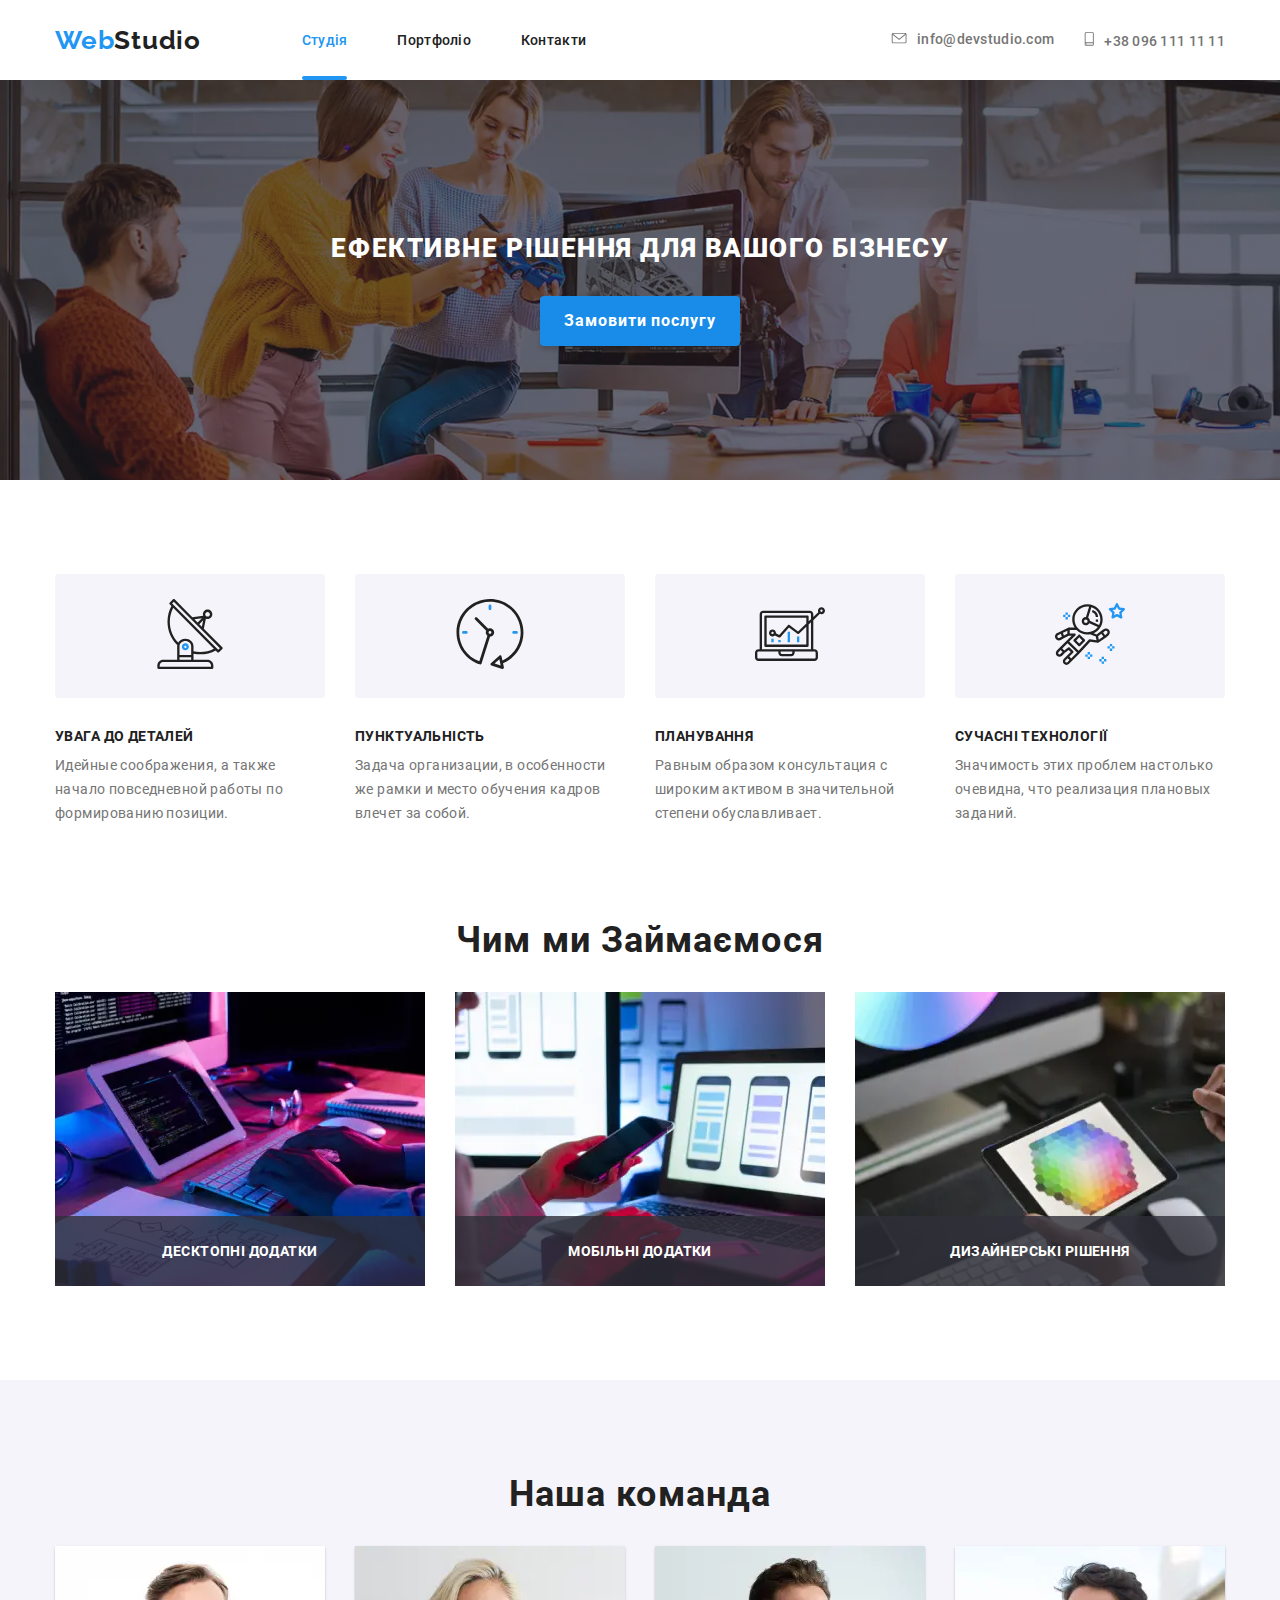
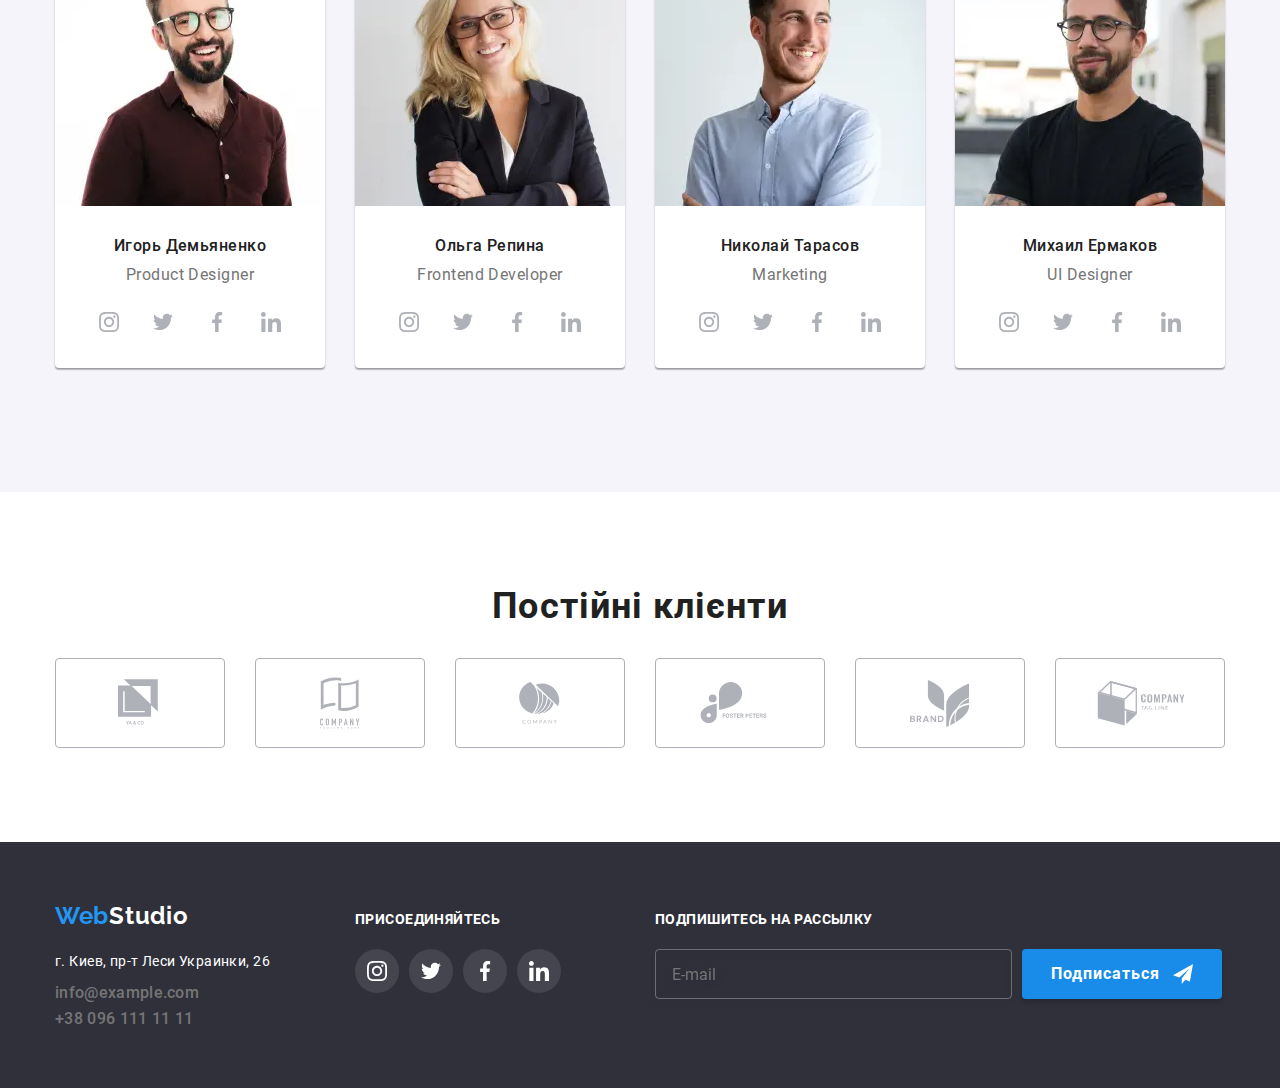
==== commit 4b80907f: "ver. 2.1" ====
--- a/index.html
+++ b/index.html
@@ -354,30 +354,48 @@
             <div class="container">
                 <h2 class="main-title">Постійні клієнти</h2>
                 <ul class="clients-list">
-                    <li class="client"><a class="client-link" href=""><svg>
-                        <use href="./img/symbol-defs.svg#client1">
-                        </use>
-                    </svg></a></li>
-                    <li class="client"><a class="client-link" href=""><svg>
-                        <use href="./img/symbol-defs.svg#client2">
-                        </use>
-                    </svg></a></li>
-                    <li class="client"><a class="client-link" href=""><svg>
-                        <use href="./img/symbol-defs.svg#client3">
-                        </use>
-                    </svg></a></li>
-                    <li class="client"><a class="client-link" href=""><svg>
-                        <use href="./img/symbol-defs.svg#client4">
-                        </use>
-                    </svg></a></li>
-                    <li class="client"><a class="client-link" href=""><svg>
-                        <use href="./img/symbol-defs.svg#client5">
-                        </use>
-                    </svg></a></li>
-                    <li class="client"><a class="client-link" href=""><svg>
-                        <use href="./img/symbol-defs.svg#client6">
-                        </use>
-                    </svg></a></li>
+                    <li class="client">
+                        <a class="client-link" href=""  aria-label="сайт клиента">
+                            <svg width="44" height="49">
+                                <use href="./img/symbol-defs.svg#client1"></use>
+                            </svg>
+                        </a>
+                    </li>
+                    <li class="client">
+                        <a class="client-link" href=""  aria-label="сайт клиента">
+                            <svg width="40" height="52" >
+                                <use href="./img/symbol-defs.svg#client2"></use>
+                            </svg>
+                        </a>
+                    </li>
+                    <li class="client">
+                        <a class="client-link" href=""  aria-label="сайт клиента">
+                            <svg width="41" height="42">
+                                <use href="./img/symbol-defs.svg#client3"></use>
+                            </svg>
+                        </a>
+                    </li>
+                    <li class="client">
+                        <a class="client-link" href=""  aria-label="сайт клиента">
+                            <svg width="80" height="42">
+                                <use href="./img/symbol-defs.svg#client4"></use>
+                            </svg>
+                        </a>
+                    </li>
+                    <li class="client">
+                        <a class="client-link" href=""  aria-label="сайт клиента">
+                            <svg width="59" height="47">
+                                <use href="./img/symbol-defs.svg#client5"></use>
+                            </svg>
+                        </a>
+                    </li>
+                    <li class="client">
+                        <a class="client-link" href=""  aria-label="сайт клиента">
+                            <svg width="88" height="45">
+                                <use href="./img/symbol-defs.svg#client6"></use>
+                            </svg>
+                        </a>
+                    </li>
                 </ul>    
             </div>
         </section>
@@ -434,4 +452,5 @@
     <script src="./js/menu.js"></script>
     <script src="./js/modal.js"></script>
 </body>
-</html>+</html>
+
--- a/css/main.min.css
+++ b/css/main.min.css
@@ -1,2 +1,2 @@
-@font-face{font-family:"Roboto";font-style:normal;font-weight:400;src:local("Roboto"),local("Roboto-Regular"),url("../fonts/roboto-v20-latin_cyrillic-regular.woff2") format("woff2"),url("../fonts/roboto-v20-latin_cyrillic-regular.woff") format("woff")}@font-face{font-family:"Roboto";font-style:normal;font-weight:500;src:local("Roboto Medium"),local("Roboto-Medium"),url("../fonts/roboto-v20-latin_cyrillic-500.woff2") format("woff2"),url("../fonts/roboto-v20-latin_cyrillic-500.woff") format("woff")}@font-face{font-family:"Roboto";font-style:normal;font-weight:700;src:local("Roboto Bold"),local("Roboto-Bold"),url("../fonts/roboto-v20-latin_cyrillic-700.woff2") format("woff2"),url("../fonts/roboto-v20-latin_cyrillic-700.woff") format("woff")}@font-face{font-family:"Roboto";font-style:normal;font-weight:900;src:local("Roboto Black"),local("Roboto-Black"),url("../fonts/roboto-v20-latin_cyrillic-900.woff2") format("woff2"),url("../fonts/roboto-v20-latin_cyrillic-900.woff") format("woff")}@font-face{font-family:"Raleway";font-style:normal;font-weight:700;src:local(""),url("../fonts/raleway-v17-latin_cyrillic-700.woff2") format("woff2"),url("../fonts/raleway-v17-latin_cyrillic-700.woff") format("woff")}/*! normalize.css v8.0.1 | MIT License | github.com/necolas/normalize.css */html{line-height:1.15;-webkit-text-size-adjust:100%}body{margin:0}main{display:block}h1{font-size:2em;margin:0.67em 0}hr{-webkit-box-sizing:content-box;box-sizing:content-box;height:0;overflow:visible}pre{font-family:monospace, monospace;font-size:1em}a{background-color:transparent}abbr[title]{border-bottom:none;text-decoration:underline;-webkit-text-decoration:underline dotted;text-decoration:underline dotted}b,strong{font-weight:bolder}code,kbd,samp{font-family:monospace, monospace;font-size:1em}small{font-size:80%}sub,sup{font-size:75%;line-height:0;position:relative;vertical-align:baseline}sub{bottom:-0.25em}sup{top:-0.5em}img{border-style:none}button,input,optgroup,select,textarea{font-family:inherit;font-size:100%;line-height:1.15;margin:0}button,input{overflow:visible}button,select{text-transform:none}button,[type="button"],[type="reset"],[type="submit"]{-webkit-appearance:button}button::-moz-focus-inner,[type="button"]::-moz-focus-inner,[type="reset"]::-moz-focus-inner,[type="submit"]::-moz-focus-inner{border-style:none;padding:0}button:-moz-focusring,[type="button"]:-moz-focusring,[type="reset"]:-moz-focusring,[type="submit"]:-moz-focusring{outline:1px dotted ButtonText}fieldset{padding:0.35em 0.75em 0.625em}legend{-webkit-box-sizing:border-box;box-sizing:border-box;color:inherit;display:table;max-width:100%;padding:0;white-space:normal}progress{vertical-align:baseline}textarea{overflow:auto}[type="checkbox"],[type="radio"]{-webkit-box-sizing:border-box;box-sizing:border-box;padding:0}[type="number"]::-webkit-inner-spin-button,[type="number"]::-webkit-outer-spin-button{height:auto}[type="search"]{-webkit-appearance:textfield;outline-offset:-2px}[type="search"]::-webkit-search-decoration{-webkit-appearance:none}::-webkit-file-upload-button{-webkit-appearance:button;font:inherit}details{display:block}summary{display:list-item}template{display:none}[hidden]{display:none}html{-webkit-box-sizing:border-box;box-sizing:border-box}*,*:before,*:after{-webkit-box-sizing:inherit;box-sizing:inherit;margin:0px;padding:0px}body{color:#212121;font-family:'Roboto', sans-serif}a{display:block;text-decoration:none;color:inherit;font-style:normal}b{text-transform:uppercase;font-style:normal;font-weight:700;font-size:14px;line-height:1.142;letter-spacing:0.03em}li{list-style-type:none}img{display:block;width:100%;height:auto}.container{margin-left:auto;margin-right:auto;padding:0 15px}@media screen and (min-width: 480px){.container{width:480px}}@media screen and (min-width: 768px){.container{width:768px}}@media screen and (min-width: 1200px){.container{width:1200px}}h2{margin-bottom:30px;font-style:normal;font-weight:700;font-size:28px;line-height:1.178;text-align:center;letter-spacing:0.03em}h3{margin-bottom:10px;font-style:normal;font-weight:700;font-size:14px;line-height:1.142;text-align:center;letter-spacing:0.03em;text-transform:uppercase}p{font-style:normal;font-weight:400;font-size:14px;line-height:1.714;letter-spacing:0.03em;color:#757575}header{position:relative}.header{display:-webkit-box;display:-ms-flexbox;display:flex;-webkit-box-align:center;-ms-flex-align:center;align-items:center;-webkit-box-pack:justify;-ms-flex-pack:justify;justify-content:space-between}@media screen and (max-width: 767px){.icons-mob{fill:currentColor}.menu-button{outline:none;border:none;background:none}.menu-button:active{color:#2196F3}.menu-button .icon-cross{display:none}.menu-button.is-open .icon-cross{display:block}.menu-button.is-open .icon-menu{display:none}.menu-container{text-align:center;background-color:#ffffff;opacity:0;pointer-events:none;border-top:1px solid #ECECEC;-webkit-transition:cubic-bezier(0.4, 0, 0.2, 1);transition:cubic-bezier(0.4, 0, 0.2, 1);-webkit-transition-duration:250ms;transition-duration:250ms;position:absolute;top:100%;left:0;width:100%}.menu-container.is-open{z-index:5;opacity:1;display:block;-webkit-transition:cubic-bezier(0.4, 0, 0.2, 1);transition:cubic-bezier(0.4, 0, 0.2, 1);-webkit-transition-duration:250ms;transition-duration:250ms;visibility:visible;pointer-events:initial}}@media screen and (min-width: 768px){.menu-button{display:none}}.logo{font-family:'Raleway', sans-serif;color:#212121;font-size:24px;font-weight:700;letter-spacing:0.03em;text-decoration:none}@media screen and (max-width: 767px){.header .logo{padding:16px 0px}}@media screen and (min-width: 768px){.header .logo{padding:26px 0px;font-size:24px;line-height:1.16}}@media screen and (min-width: 1200px){.header .logo{padding:24px 0px;font-size:26px;line-height:1.192}}.logo .logo-item{color:#2196F3}.address-footer .logo{padding-bottom:20px;color:#fff}.menu-container{font-style:normal;font-weight:500;font-size:18px;line-height:1.166;letter-spacing:0.02em}.site-nav li{position:relative;-webkit-transition:cubic-bezier(0.4, 0, 0.2, 1);transition:cubic-bezier(0.4, 0, 0.2, 1);-webkit-transition-duration:250ms;transition-duration:250ms}@media screen and (max-width: 767px){.menu-container{padding:60px 0px}.site-nav{margin-bottom:60px}.site-nav li:not(:last-child){margin-bottom:40px}}@media screen and (min-width: 768px){.menu-container{display:-webkit-box;display:-ms-flexbox;display:flex;-webkit-box-align:center;-ms-flex-align:center;align-items:center;font-style:normal;font-weight:500;font-size:14px;line-height:1.142;letter-spacing:0.02em}.site-nav{display:-webkit-box;display:-ms-flexbox;display:flex;margin-right:84px}.site-nav li:not(:last-child){margin-right:50px}}@media screen and (min-width: 768px) and (min-width: 1200px){.site-nav{margin-right:0px}}.link{position:relative;display:inline;-webkit-transition:cubic-bezier(0.4, 0, 0.2, 1);transition:cubic-bezier(0.4, 0, 0.2, 1);-webkit-transition-duration:250ms;transition-duration:250ms}.link:hover,.link:focus{color:#2196F3}.link.current{color:#2196F3}.link:active{color:#757575}.link.current::after{position:absolute;content:'';display:block;bottom:-8px;left:0;width:100%;height:4px;background-color:#2196F3;border-radius:2px}@media screen and (min-width: 768px){.link{padding:32px 0}.link.current::after{bottom:0}}@media screen and (min-width: 1200px){.link.current::after{bottom:0}}@media screen and (max-width: 1199px){.contacts-list{-webkit-box-align:center;-ms-flex-align:center;align-items:center}.contacts-list li:not(:last-child){margin-bottom:10px}}@media screen and (min-width: 1200px){.contacts-list{display:-webkit-box;display:-ms-flexbox;display:flex;-webkit-box-align:center;-ms-flex-align:center;align-items:center;margin-left:305px}.contacts-list li:last-child{margin-left:30px}}.contacts-item:hover,.contacts-item:focus{color:#2196F3}.contacts-item:active{color:#757575}.envelope{width:16px;height:12px}.smartphone{width:10px;height:15px}.icon{margin-right:10px;fill:currentColor}.contacts-item{font-weight:500;line-height:1.14;letter-spacing:0.02em;color:#757575;-webkit-transition:cubic-bezier(0.4, 0, 0.2, 1);transition:cubic-bezier(0.4, 0, 0.2, 1);-webkit-transition-duration:250ms;transition-duration:250ms;margin-bottom:16px;margin-left:24px}@media screen and (min-width: 768px){.contacts-item{margin-bottom:0px;margin-left:0px}}section{padding-top:60px;padding-bottom:60px}section.hero{padding:0px}.benefits-list{text-align:center}@media screen and (min-width: 768px){.benefits-list{display:-webkit-box;display:-ms-flexbox;display:flex;-ms-flex-wrap:wrap;flex-wrap:wrap;-webkit-box-pack:center;-ms-flex-pack:center;justify-content:center}}@media screen and (min-width: 1200px){.benefits-list{display:-webkit-box;display:-ms-flexbox;display:flex;-ms-flex-wrap:nowrap;flex-wrap:nowrap}}.benefits-item{margin-bottom:30px}.benefits-item:last-child{margin-bottom:0px}.benefits-item p{text-align:left}@media screen and (max-width: 479px){.benefits-item{max-width:100%}}@media screen and (min-width: 480px), (max-width: 767px){.benefits-item{width:450px;margin-right:auto;margin-left:auto}}@media screen and (min-width: 768px){.benefits-item{max-width:354px;margin-right:30px;margin-left:0px}.benefits-item .benefits{text-align:left}.benefits-item:nth-child(2n){margin-right:0px}}@media screen and (min-width: 1200px){.benefits-item{width:calc((100%-90px) / 4)}.benefits-item:not(:last-child){margin-right:30px}}.benefits-logo{padding:25px 0px;margin-bottom:30px;background:#F5F4FA;border-radius:4px}.benefits-icons{width:70px;height:70px}@media screen and (max-width: 1199px){.section-products{display:none}}@media screen and (min-width: 1200px){.products-list{display:-webkit-box;display:-ms-flexbox;display:flex}.products-list .products{width:calc((100%-90px) / 3);margin-right:30px}.products-list .products:last-child{margin-right:0px}.products-list .products-position{position:relative}.products-list .name{color:#fff;text-align:center;padding-top:27px;padding-bottom:27px;text-transform:uppercase;background:rgba(47,48,58,0.8);position:absolute;bottom:0;left:0;right:0;margin-bottom:0px}}.section-team{padding:60px 0px;background:#F5F4FA}@media screen and (min-width: 768px){.team-list{display:-webkit-box;display:-ms-flexbox;display:flex;-ms-flex-wrap:wrap;flex-wrap:wrap;-webkit-box-pack:center;-ms-flex-pack:center;justify-content:center}}@media screen and (min-width: 1200px){.team-list{display:-webkit-box;display:-ms-flexbox;display:flex}}.teammates{margin-bottom:30px;background:#fff;-webkit-box-shadow:0px 1px 3px rgba(0,0,0,0.12),0px 1px 1px rgba(0,0,0,0.14),0px 2px 1px rgba(0,0,0,0.2);box-shadow:0px 1px 3px rgba(0,0,0,0.12),0px 1px 1px rgba(0,0,0,0.14),0px 2px 1px rgba(0,0,0,0.2);border-radius:0px 0px 4px 4px}.teammates p{margin-top:30px;margin-bottom:10px;font-style:normal;font-weight:500;font-size:16px;line-height:1.187;text-align:center;letter-spacing:0.03em;color:#212121}.teammates p.text{margin:0px;color:#757575;font-weight:normal}@media screen and (max-width: 479px){.teammates{max-width:100%}.teammates:last-child{margin-bottom:0px}}@media screen and (min-width: 480px), (max-width: 767px){.teammates{width:450px;margin-right:auto;margin-left:auto}}@media screen and (min-width: 768px){.teammates{max-width:354px;margin-right:30px;margin-left:0px}.teammates:nth-child(2n){margin-right:0px}}@media screen and (min-width: 1200px){.teammates{width:calc((100% - 90px) / 4)}.teammates:not(:last-child){margin-right:30px}}.clients-list{list-style-type:none}@media screen and (max-width: 1199px){.clients-list{display:-webkit-box;display:-ms-flexbox;display:flex;-ms-flex-wrap:wrap;flex-wrap:wrap;-webkit-box-pack:justify;-ms-flex-pack:justify;justify-content:space-between}}@media screen and (max-width: 767px){.clients-list .client{width:calc((100% - 30px) / 2);height:90px;margin-bottom:30px}.clients-list .client:nth-last-child(-n+2){margin-bottom:0px}}@media screen and (min-width: 768px){.clients-list .client{width:calc((100% - 60px) / 3);height:90px;margin-bottom:30px}.clients-list .client:nth-last-child(-n+3){margin-bottom:0px}}@media screen and (min-width: 1200px){.clients-list{display:-webkit-box;display:-ms-flexbox;display:flex;-webkit-box-pack:justify;-ms-flex-pack:justify;justify-content:space-between}.clients-list .client{width:calc((100% - 150px) / 6);height:90px;margin-bottom:0px}.clients-list .client:last-child{margin-right:0px}}.client-link{display:-webkit-box;display:-ms-flexbox;display:flex;-webkit-box-pack:center;-ms-flex-pack:center;justify-content:center;-webkit-box-align:center;-ms-flex-align:center;align-items:center;width:100%;height:90px;overflow:hidden;fill:#AFB1B8;border:1px solid #AFB1B8;border-radius:4px;outline:none;-webkit-transition:250ms cubic-bezier(0.4, 0, 0.2, 1);transition:250ms cubic-bezier(0.4, 0, 0.2, 1);border-color:250ms cubic-bezier(0.4, 0, 0.2, 1)}.client-link:hover,.client-link:focus{fill:#2196F3;border-color:#2196F3}.client-link:active{fill:#757575;border-color:#757575}.hero{display:-webkit-box;display:-ms-flexbox;display:flex;-webkit-box-align:center;-ms-flex-align:center;align-items:center;max-width:1600px;height:400px;text-align:center;margin-left:auto;margin-right:auto;background-position:center;background-size:cover}@media screen and (max-width: 767px){.hero{background-image:-webkit-gradient(linear, left top, right top, from(rgba(47,48,58,0.4)), to(rgba(47,48,58,0.4))),url(../img/hero-bg/header480.webp);background-image:linear-gradient(to right, rgba(47,48,58,0.4), rgba(47,48,58,0.4)),url(../img/hero-bg/header480.webp)}}@media screen and (max-width: 767px) and (min-device-pixel-ratio: 2), screen and (max-width: 767px), screen and (max-width: 767px) and (-webkit-min-device-pixel-ratio: 2), screen and (max-width: 767px) and (min-resolution: 192dpi), screen and (max-width: 767px) and (min-resolution: 2dppx){.hero{background-image:-webkit-gradient(linear, left top, right top, from(rgba(47,48,58,0.4)), to(rgba(47,48,58,0.4))),url(../img/hero-bg/header480-2x.webp);background-image:linear-gradient(to right, rgba(47,48,58,0.4), rgba(47,48,58,0.4)),url(../img/hero-bg/header480-2x.webp)}}@media screen and (min-width: 768px){.hero{background-image:-webkit-gradient(linear, left top, right top, from(rgba(47,48,58,0.4)), to(rgba(47,48,58,0.4))),url(../img/hero-bg/header768.webp);background-image:linear-gradient(to right, rgba(47,48,58,0.4), rgba(47,48,58,0.4)),url(../img/hero-bg/header768.webp)}}@media screen and (min-width: 768px) and (min-device-pixel-ratio: 2), screen and (min-width: 768px) and (-webkit-min-device-pixel-ratio: 2), screen and (min-width: 768px) and (min-resolution: 192dpi), screen and (min-width: 768px) and (min-resolution: 2dppx){.hero{background-image:-webkit-gradient(linear, left top, right top, from(rgba(47,48,58,0.4)), to(rgba(47,48,58,0.4))),url(../img/hero-bg/header768-2x.webp);background-image:linear-gradient(to right, rgba(47,48,58,0.4), rgba(47,48,58,0.4)),url(../img/hero-bg/header768-2x.webp)}}@media screen and (min-width: 1200px){.hero{background-image:-webkit-gradient(linear, left top, right top, from(rgba(47,48,58,0.4)), to(rgba(47,48,58,0.4))),url(../img/hero-bg/header1200.webp);background-image:linear-gradient(to right, rgba(47,48,58,0.4), rgba(47,48,58,0.4)),url(../img/hero-bg/header1200.webp)}}@media screen and (min-width: 1200px) and (min-device-pixel-ratio: 2), screen and (min-width: 1200px) and (-webkit-min-device-pixel-ratio: 2), screen and (min-width: 1200px) and (min-resolution: 192dpi), screen and (min-width: 1200px) and (min-resolution: 2dppx){.hero{background-image:-webkit-gradient(linear, left top, right top, from(rgba(47,48,58,0.4)), to(rgba(47,48,58,0.4))),url(../img/hero-bg/header1200-2x.webp);background-image:linear-gradient(to right, rgba(47,48,58,0.4), rgba(47,48,58,0.4)),url(../img/hero-bg/header1200-2x.webp)}}h1{font-weight:900;font-size:26px;line-height:1.363;text-align:center;letter-spacing:0.06em;text-transform:uppercase;color:#fff;width:100%;margin-left:auto;margin-right:auto;margin-bottom:30px}.button{width:200px;height:50px;background:#188CE8;-webkit-box-shadow:0px 4px 4px rgba(0,0,0,0.15);box-shadow:0px 4px 4px rgba(0,0,0,0.15);border-radius:4px;border:inherit;outline:none;font-weight:700;font-size:16px;line-height:1.875;text-align:center;letter-spacing:0.06em;color:#fff;-webkit-transition:cubic-bezier(0.4, 0, 0.2, 1);transition:cubic-bezier(0.4, 0, 0.2, 1);-webkit-transition-duration:250ms;transition-duration:250ms}.button:hover,.button:focus{color:#212121;background-color:#2196F3;-webkit-box-shadow:0px 3px 1px rgba(0,0,0,0.1),0px 1px 2px rgba(0,0,0,0.08),0px 2px 2px rgba(0,0,0,0.12);box-shadow:0px 3px 1px rgba(0,0,0,0.1),0px 1px 2px rgba(0,0,0,0.08),0px 2px 2px rgba(0,0,0,0.12)}.button:active{color:#212121;background-color:#AFB1B8}.button.footer{display:-webkit-box;display:-ms-flexbox;display:flex;-webkit-box-align:center;-ms-flex-align:center;align-items:center;-webkit-box-pack:justify;-ms-flex-pack:justify;justify-content:space-between;text-align:center;padding:10px 29px;margin-right:auto;margin-top:20px;margin-left:auto;-webkit-transition:cubic-bezier(0.4, 0, 0.2, 1);transition:cubic-bezier(0.4, 0, 0.2, 1);-webkit-transition-duration:250ms;transition-duration:250ms}.button.footer.social-icons{fill:currentColor}@media screen and (min-width: 1200px){.button.footer{margin-left:10px;margin-top:0}}.button-list{display:-webkit-box;display:-ms-flexbox;display:flex;-ms-flex-wrap:wrap;flex-wrap:wrap;margin-bottom:40px;-ms-flex-line-pack:distribute;align-content:space-around;color:#212121}.button-list .btn{padding:6px 22px;font-size:16px;font-weight:500;line-height:1.62;color:#212121;background-color:#F5F4FA;border:4px;border-radius:4px;cursor:pointer;-webkit-transition:cubic-bezier(0.4, 0, 0.2, 1);transition:cubic-bezier(0.4, 0, 0.2, 1);-webkit-transition-duration:250ms;transition-duration:250ms;outline:none}.button-list .item:not(:last-child){margin-right:8px;margin-bottom:15px}@media screen and (min-width: 768px){.button-list{margin-bottom:30px;-webkit-box-pack:center;-ms-flex-pack:center;justify-content:center}.button-list .item:not(:last-child){margin-right:8px;margin-bottom:0px}}@media screen and (min-width: 1200px){.button-list{margin-top:34px;margin-bottom:50px;-webkit-box-pack:center;-ms-flex-pack:center;justify-content:center}}.btn:hover,.btn:focus{color:#fff;background-color:#2196F3;-webkit-box-shadow:0px 3px 1px rgba(0,0,0,0.1),0px 1px 2px rgba(0,0,0,0.08),0px 2px 2px rgba(0,0,0,0.12);box-shadow:0px 3px 1px rgba(0,0,0,0.1),0px 1px 2px rgba(0,0,0,0.08),0px 2px 2px rgba(0,0,0,0.12)}.btn:active{color:#757575}.backdrop{position:fixed;top:0;left:0;width:100%;height:100%;background:rgba(0,0,0,0.2);border-radius:4px;-webkit-transition:cubic-bezier(0.4, 0, 0.2, 1);transition:cubic-bezier(0.4, 0, 0.2, 1);-webkit-transition-duration:250ms;transition-duration:250ms;z-index:10;overflow-y:scroll}.backdrop.is-hidden{opacity:0;pointer-events:none;-webkit-transition:cubic-bezier(0.4, 0, 0.2, 1);transition:cubic-bezier(0.4, 0, 0.2, 1);-webkit-transition-duration:250ms;transition-duration:250ms}.modal{position:absolute;top:50%;left:50%;-webkit-transform:translate(-50%, -50%);transform:translate(-50%, -50%);width:93.75%;height:auto;background:#FFFFFF;-webkit-box-shadow:0px 1px 3px rgba(0,0,0,0.12),0px 1px 1px rgba(0,0,0,0.14),0px 2px 1px rgba(0,0,0,0.2);box-shadow:0px 1px 3px rgba(0,0,0,0.12),0px 1px 1px rgba(0,0,0,0.14),0px 2px 1px rgba(0,0,0,0.2);border-radius:4px;-webkit-transition:cubic-bezier(0.4, 0, 0.2, 1);transition:cubic-bezier(0.4, 0, 0.2, 1);-webkit-transition-duration:250ms;transition-duration:250ms}@media screen and (min-width: 480px){.modal{width:450px;height:609px}}@media screen and (min-width: 1200px){.modal{width:528px;height:581px}}.modal-btn{display:-webkit-box;display:-ms-flexbox;display:flex;-webkit-box-pack:center;-ms-flex-pack:center;justify-content:center;-webkit-box-align:center;-ms-flex-align:center;align-items:center;position:absolute;top:8px;right:8px;width:30px;height:30px;border-radius:50%;border:1px solid rgba(0,0,0,0.1);outline:none;background-color:transparent;-webkit-transition:cubic-bezier(0.4, 0, 0.2, 1);transition:cubic-bezier(0.4, 0, 0.2, 1);-webkit-transition-duration:250ms;transition-duration:250ms}.modal-btn:hover,.modal-btn:focus{fill:#2196F3}.svg-btn{width:18px;height:18px}.form-modal .h1-name{font-style:normal;font-weight:bold;font-size:20px;line-height:1.5;text-align:center;letter-spacing:0.03em;color:#212121}@media screen and (min-width: 1200){.form-modal .h1-name{line-height:1.15}}.form-modal{display:-webkit-box;display:-ms-flexbox;display:flex;-webkit-box-orient:vertical;-webkit-box-direction:normal;-ms-flex-direction:column;flex-direction:column;padding:40px;-webkit-transition:cubic-bezier(0.4, 0, 0.2, 1);transition:cubic-bezier(0.4, 0, 0.2, 1);-webkit-transition-duration:250ms;transition-duration:250ms}.form-modal button{width:200px;-ms-flex-item-align:center;-ms-grid-row-align:center;align-self:center}.modal-label{position:relative;margin-top:10px;color:#757575}.modal-label .name-label{display:-webkit-box;display:-ms-flexbox;display:flex;justify-items:flex-start;margin-bottom:4px;font-style:normal;font-weight:normal;font-size:12px;line-height:14px}.iconmodal{width:18px;height:18px;fill:currentColor}.input-modal{width:100%;height:40px;padding-left:42px;border:1px solid rgba(33,33,33,0.2);-webkit-box-sizing:border-box;box-sizing:border-box;border-radius:4px;color:#212121;-webkit-transition:cubic-bezier(0.4, 0, 0.2, 1);transition:cubic-bezier(0.4, 0, 0.2, 1);-webkit-transition-duration:250ms;transition-duration:250ms}.input-modal.area{width:100%;height:120px;padding:12px 16px;resize:none}.input-modal.area::-webkit-input-placeholder{font-style:normal;font-weight:normal;font-size:12px;line-height:1.166;letter-spacing:0.01em;color:rgba(117,117,117,0.5)}.input-modal.area:-ms-input-placeholder{font-style:normal;font-weight:normal;font-size:12px;line-height:1.166;letter-spacing:0.01em;color:rgba(117,117,117,0.5)}.input-modal.area::-ms-input-placeholder{font-style:normal;font-weight:normal;font-size:12px;line-height:1.166;letter-spacing:0.01em;color:rgba(117,117,117,0.5)}.input-modal.area::placeholder{font-style:normal;font-weight:normal;font-size:12px;line-height:1.166;letter-spacing:0.01em;color:rgba(117,117,117,0.5)}.input-modal:focus+.icon-input{color:#2196F3;fill:#2196F3}.input-modal:focus{border-color:#2196F3;outline:none}.icon-input{position:absolute;display:-webkit-box;display:-ms-flexbox;display:flex;bottom:11px;left:11px;color:#212121}.form-modal .checkbox-text{font-style:normal;font-weight:normal;font-size:12px;line-height:1.714;color:#757575;-webkit-transition:cubic-bezier(0.4, 0, 0.2, 1);transition:cubic-bezier(0.4, 0, 0.2, 1);-webkit-transition-duration:250ms;transition-duration:250ms}.label-checkbox{margin-top:20px;margin-bottom:30px}.checkbox-text-terms{display:inline;color:#2196F3;text-decoration:underline}.checkbox-text::before{content:"";display:inline-block;width:16px;height:16px;margin-right:8px;vertical-align:text-top;border:2px solid #212121;border-radius:2px;background-color:#fff;-webkit-transition:background-color 250ms cubic-bezier(0.4, 0, 0.2, 1),border-color 250ms cubic-bezier(0.4, 0, 0.2, 1);transition:background-color 250ms cubic-bezier(0.4, 0, 0.2, 1),border-color 250ms cubic-bezier(0.4, 0, 0.2, 1)}.checkbox{position:absolute;-webkit-appearance:none;-moz-appearance:none;appearance:none}.checkbox:checked ~ .checkbox-text::before{background-color:#2196F3;background-image:url(../img/SVG/check.svg);background-position:center;background-size:contain;background-repeat:no-repeat;border-color:#2196F3;background-origin:border-box}.social-list{display:-webkit-box;display:-ms-flexbox;display:flex;padding-top:16px;padding-bottom:24px;-webkit-box-pack:center;-ms-flex-pack:center;justify-content:center}.icons:not(:last-child){margin-right:10px}.icons-link{display:-webkit-box;display:-ms-flexbox;display:flex;-webkit-box-pack:center;-ms-flex-pack:center;justify-content:center;-webkit-box-align:center;-ms-flex-align:center;align-items:center;color:#AFB1B8;text-decoration:none;font-style:normal;width:44px;height:44px;background-color:rgba(255,255,255,0.1);border-radius:50%;-webkit-transition:cubic-bezier(0.4, 0, 0.2, 1);transition:cubic-bezier(0.4, 0, 0.2, 1);-webkit-transition-duration:250ms;transition-duration:250ms}.icons-link:hover,.icons-link:focus{color:#fff;background-color:rgba(33,150,243,0.9)}.icons-link:active{color:#fff}.teammates .social-icons{width:20px;height:20px;fill:currentColor}footer{padding:60px 0px;background-color:#2F303A;color:#fff}.container.footer{text-align:center}.address-list{margin-bottom:60px}.address-list p{font-style:normal;margin-bottom:10px;color:currentColor}.social-container{margin-bottom:60px}.footer .icons-link{color:white}.footer .social-icons{width:20px;height:20px;fill:currentColor}@media screen and (min-width: 768px){.container.footer{display:-webkit-box;display:-ms-flexbox;display:flex;-webkit-box-pack:justify;-ms-flex-pack:justify;justify-content:space-between;-webkit-box-align:baseline;-ms-flex-align:baseline;align-items:baseline;-ms-flex-wrap:wrap;flex-wrap:wrap}.container.footer .address-footer{width:calc(50% - 15px)}.container.footer .address-footer .contacts-item:last-child{margin-top:8px}.container.footer .social-container{width:calc(50% - 15px)}.container.footer .share-it{-webkit-box-flex:1;-ms-flex-positive:1;flex-grow:1}}@media screen and (min-width: 1200px){.container.footer{display:-webkit-box;display:-ms-flexbox;display:flex;-webkit-box-align:baseline;-ms-flex-align:baseline;align-items:baseline;-ms-flex-wrap:wrap;flex-wrap:wrap;text-align:left}.container.footer .address-footer{width:calc(25% - 15px)}.container.footer .address-list{margin-bottom:0}.container.footer .address-list p{margin-bottom:10px}.container.footer .social-container{width:calc(25% - 15px);margin-bottom:0}.container.footer .social-container .social-list{padding-left:0px;padding-right:0px;padding-top:20px;-webkit-box-pack:inherit;-ms-flex-pack:inherit;justify-content:inherit}.container.footer .social-container .icons:not(:last-child){margin-right:10px}.container.footer .social-icons{width:20px;height:20px;fill:currentColor}.container.footer .share-it{width:calc(50% - 15px);display:-webkit-box;display:-ms-flexbox;display:flex;-webkit-box-flex:0;-ms-flex-positive:0;flex-grow:0}.container.footer .share-form{display:-webkit-box;display:-ms-flexbox;display:flex;-webkit-box-orient:vertical;-webkit-box-direction:normal;-ms-flex-direction:column;flex-direction:column;min-width:570px;min-height:86px}.container.footer .label-form{margin-bottom:20px;font-weight:normal;font-size:16px;line-height:1.25;color:currentColor}.container.footer .box-input{display:-webkit-box;display:-ms-flexbox;display:flex;color:currentColor}}.input-form{width:450px;height:50px;border:1px solid rgba(255,255,255,0.3);-webkit-box-sizing:border-box;box-sizing:border-box;-webkit-filter:drop-shadow(0px 4px 4px rgba(0,0,0,0.15));filter:drop-shadow(0px 4px 4px rgba(0,0,0,0.15));border-radius:4px;background:transparent;padding-left:16px;color:currentColor;outline:none;margin-top:20px}@media screen and (max-width: 479px){.input-form{width:100%}}@media screen and (min-width: 1200px){.input-form{width:357px;margin-top:0px}}
+@font-face{font-family:"Roboto";font-style:normal;font-weight:400;src:local("Roboto"),local("Roboto-Regular"),url("../fonts/roboto-v20-latin_cyrillic-regular.woff2") format("woff2"),url("../fonts/roboto-v20-latin_cyrillic-regular.woff") format("woff")}@font-face{font-family:"Roboto";font-style:normal;font-weight:500;src:local("Roboto Medium"),local("Roboto-Medium"),url("../fonts/roboto-v20-latin_cyrillic-500.woff2") format("woff2"),url("../fonts/roboto-v20-latin_cyrillic-500.woff") format("woff")}@font-face{font-family:"Roboto";font-style:normal;font-weight:700;src:local("Roboto Bold"),local("Roboto-Bold"),url("../fonts/roboto-v20-latin_cyrillic-700.woff2") format("woff2"),url("../fonts/roboto-v20-latin_cyrillic-700.woff") format("woff")}@font-face{font-family:"Roboto";font-style:normal;font-weight:900;src:local("Roboto Black"),local("Roboto-Black"),url("../fonts/roboto-v20-latin_cyrillic-900.woff2") format("woff2"),url("../fonts/roboto-v20-latin_cyrillic-900.woff") format("woff")}@font-face{font-family:"Raleway";font-style:normal;font-weight:700;src:local(""),url("../fonts/raleway-v17-latin_cyrillic-700.woff2") format("woff2"),url("../fonts/raleway-v17-latin_cyrillic-700.woff") format("woff")}/*! normalize.css v8.0.1 | MIT License | github.com/necolas/normalize.css */html{line-height:1.15;-webkit-text-size-adjust:100%}body{margin:0}main{display:block}h1{font-size:2em;margin:0.67em 0}hr{-webkit-box-sizing:content-box;box-sizing:content-box;height:0;overflow:visible}pre{font-family:monospace, monospace;font-size:1em}a{background-color:transparent}abbr[title]{border-bottom:none;text-decoration:underline;-webkit-text-decoration:underline dotted;text-decoration:underline dotted}b,strong{font-weight:bolder}code,kbd,samp{font-family:monospace, monospace;font-size:1em}small{font-size:80%}sub,sup{font-size:75%;line-height:0;position:relative;vertical-align:baseline}sub{bottom:-0.25em}sup{top:-0.5em}img{border-style:none}button,input,optgroup,select,textarea{font-family:inherit;font-size:100%;line-height:1.15;margin:0}button,input{overflow:visible}button,select{text-transform:none}button,[type="button"],[type="reset"],[type="submit"]{-webkit-appearance:button}button::-moz-focus-inner,[type="button"]::-moz-focus-inner,[type="reset"]::-moz-focus-inner,[type="submit"]::-moz-focus-inner{border-style:none;padding:0}button:-moz-focusring,[type="button"]:-moz-focusring,[type="reset"]:-moz-focusring,[type="submit"]:-moz-focusring{outline:1px dotted ButtonText}fieldset{padding:0.35em 0.75em 0.625em}legend{-webkit-box-sizing:border-box;box-sizing:border-box;color:inherit;display:table;max-width:100%;padding:0;white-space:normal}progress{vertical-align:baseline}textarea{overflow:auto}[type="checkbox"],[type="radio"]{-webkit-box-sizing:border-box;box-sizing:border-box;padding:0}[type="number"]::-webkit-inner-spin-button,[type="number"]::-webkit-outer-spin-button{height:auto}[type="search"]{-webkit-appearance:textfield;outline-offset:-2px}[type="search"]::-webkit-search-decoration{-webkit-appearance:none}::-webkit-file-upload-button{-webkit-appearance:button;font:inherit}details{display:block}summary{display:list-item}template{display:none}[hidden]{display:none}html{-webkit-box-sizing:border-box;box-sizing:border-box}*,*:before,*:after{-webkit-box-sizing:inherit;box-sizing:inherit;margin:0px;padding:0px}body{color:#212121;font-family:'Roboto', sans-serif}a{display:block;text-decoration:none;color:inherit;font-style:normal}b{text-transform:uppercase;font-style:normal;font-weight:700;font-size:14px;line-height:1.142;letter-spacing:0.03em}li{list-style-type:none}img{display:block;width:100%;height:auto}.container{margin-left:auto;margin-right:auto;padding:0 15px}@media screen and (min-width: 480px){.container{width:480px}}@media screen and (min-width: 768px){.container{width:768px}}@media screen and (min-width: 1200px){.container{width:1200px}}h2{margin-bottom:30px;font-style:normal;font-weight:700;font-size:28px;line-height:1.178;text-align:center;letter-spacing:0.03em}@media screen and (min-width: 1200px){h2{font-size:36px;line-height:1.166}}h3{margin-bottom:10px;font-style:normal;font-weight:700;font-size:14px;line-height:1.142;text-align:center;letter-spacing:0.03em;text-transform:uppercase}p{font-style:normal;font-weight:400;font-size:14px;line-height:1.714;letter-spacing:0.03em;color:#757575}header{position:relative}.header{display:-webkit-box;display:-ms-flexbox;display:flex;-webkit-box-align:center;-ms-flex-align:center;align-items:center;-webkit-box-pack:justify;-ms-flex-pack:justify;justify-content:space-between}@media screen and (max-width: 767px){.icons-mob{fill:currentColor}.menu-button{outline:none;border:none;background:none}.menu-button:active{color:#2196F3}.menu-button .icon-cross{display:none}.menu-button.is-open .icon-cross{display:block}.menu-button.is-open .icon-menu{display:none}.menu-container{text-align:center;background-color:#ffffff;opacity:0;pointer-events:none;border-top:1px solid #ECECEC;-webkit-transition:cubic-bezier(0.4, 0, 0.2, 1);transition:cubic-bezier(0.4, 0, 0.2, 1);-webkit-transition-duration:250ms;transition-duration:250ms;position:absolute;top:100%;left:0;width:100%}.menu-container.is-open{z-index:5;opacity:1;display:block;-webkit-transition:cubic-bezier(0.4, 0, 0.2, 1);transition:cubic-bezier(0.4, 0, 0.2, 1);-webkit-transition-duration:250ms;transition-duration:250ms;visibility:visible;pointer-events:initial}}@media screen and (min-width: 768px){.menu-button{display:none}}.logo{font-family:'Raleway', sans-serif;color:#212121;font-size:24px;font-weight:700;letter-spacing:0.03em;text-decoration:none}@media screen and (max-width: 767px){.header .logo{padding:16px 0px}}@media screen and (min-width: 768px){.header .logo{padding:26px 0px;font-size:24px;line-height:1.16}}@media screen and (min-width: 1200px){.header .logo{padding:24px 0px;font-size:26px;line-height:1.192}}.logo .logo-item{color:#2196F3}.address-footer .logo{padding-bottom:20px;color:#fff}.menu-container{font-style:normal;font-weight:500;font-size:18px;line-height:1.166;letter-spacing:0.02em}.site-nav li{position:relative;-webkit-transition:cubic-bezier(0.4, 0, 0.2, 1);transition:cubic-bezier(0.4, 0, 0.2, 1);-webkit-transition-duration:250ms;transition-duration:250ms}@media screen and (max-width: 767px){.menu-container{padding:60px 0px}.site-nav{margin-bottom:60px}.site-nav li:not(:last-child){margin-bottom:40px}}@media screen and (min-width: 768px){.menu-container{display:-webkit-box;display:-ms-flexbox;display:flex;-webkit-box-align:center;-ms-flex-align:center;align-items:center;font-style:normal;font-weight:500;font-size:14px;line-height:1.142;letter-spacing:0.02em}.site-nav{display:-webkit-box;display:-ms-flexbox;display:flex;margin-right:84px}.site-nav li:not(:last-child){margin-right:50px}}@media screen and (min-width: 768px) and (min-width: 1200px){.site-nav{margin-right:0px}}.link{display:inline;position:relative;-webkit-transition:cubic-bezier(0.4, 0, 0.2, 1);transition:cubic-bezier(0.4, 0, 0.2, 1);-webkit-transition-duration:250ms;transition-duration:250ms}.link:hover,.link:focus{color:#2196F3}.link.current{color:#2196F3}.link:active{color:#757575}.link.current::after{position:absolute;content:'';display:block;bottom:-8px;left:0;width:100%;height:4px;background-color:#2196F3;border-radius:2px}@media screen and (min-width: 768px){.link{padding:32px 0}.link.current::after{bottom:0}}@media screen and (min-width: 1200px){.link{display:block}.link.current::after{bottom:0px}}@media screen and (max-width: 1199px){.contacts-list{-webkit-box-align:center;-ms-flex-align:center;align-items:center}.contacts-list li:not(:last-child){margin-bottom:10px}}@media screen and (min-width: 1200px){.contacts-list{display:-webkit-box;display:-ms-flexbox;display:flex;-webkit-box-align:center;-ms-flex-align:center;align-items:center;margin-left:305px}.contacts-list li:last-child{margin-left:30px}}.contacts-item:hover,.contacts-item:focus{color:#2196F3}.contacts-item:active{color:#757575}.envelope{width:16px;height:12px}.smartphone{width:10px;height:15px}.icon{margin-right:10px;fill:currentColor}.contacts-item{font-weight:500;line-height:1.14;letter-spacing:0.02em;color:#757575;-webkit-transition:cubic-bezier(0.4, 0, 0.2, 1);transition:cubic-bezier(0.4, 0, 0.2, 1);-webkit-transition-duration:250ms;transition-duration:250ms;margin-bottom:16px;margin-left:24px}@media screen and (min-width: 768px){.contacts-item{margin-bottom:0px;margin-left:0px}}section{padding-top:60px;padding-bottom:60px}@media screen and (min-width: 1200px){section{padding-top:94px;padding-bottom:94px}}section.hero{padding:0px}.benefits-list{text-align:center}@media screen and (min-width: 768px){.benefits-list{display:-webkit-box;display:-ms-flexbox;display:flex;-ms-flex-wrap:wrap;flex-wrap:wrap;-webkit-box-pack:center;-ms-flex-pack:center;justify-content:center}}@media screen and (min-width: 1200px){.benefits-list{display:-webkit-box;display:-ms-flexbox;display:flex;-ms-flex-wrap:nowrap;flex-wrap:nowrap}}.benefits-item{margin-bottom:30px}.benefits-item:last-child{margin-bottom:0px}.benefits-item p{text-align:left}@media screen and (max-width: 479px){.benefits-item{max-width:100%}}@media screen and (min-width: 480px), (max-width: 767px){.benefits-item{width:450px;margin-right:auto;margin-left:auto}}@media screen and (min-width: 768px){.benefits-item{max-width:354px;margin-right:30px;margin-left:0px}.benefits-item .benefits{text-align:left}.benefits-item:nth-child(2n){margin-right:0px}.benefits-item:nth-last-child(-n+2){margin-bottom:0px}}@media screen and (min-width: 1200px){.benefits-item{width:calc((100%-90px) / 4);margin-bottom:0}.benefits-item:not(:last-child){margin-right:30px}}.benefits-logo{padding:25px 0px;margin-bottom:30px;background:#F5F4FA;border-radius:4px}.benefits-icons{width:70px;height:70px}@media screen and (max-width: 1199px){.section-products{display:none}}@media screen and (min-width: 1200px){section.section-products{padding-top:0}.products-list{display:-webkit-box;display:-ms-flexbox;display:flex}.products-list .products{width:calc((100%-90px) / 3);margin-right:30px}.products-list .products:last-child{margin-right:0px}.products-list .products-position{position:relative}.products-list .name{color:#fff;text-align:center;padding-top:27px;padding-bottom:27px;text-transform:uppercase;background:rgba(47,48,58,0.8);position:absolute;bottom:0;left:0;right:0;margin-bottom:0px}}.section-team{background:#F5F4FA}@media screen and (min-width: 768px){.team-list{display:-webkit-box;display:-ms-flexbox;display:flex;-ms-flex-wrap:wrap;flex-wrap:wrap;-webkit-box-pack:center;-ms-flex-pack:center;justify-content:center}}@media screen and (min-width: 1200px){.team-list{display:-webkit-box;display:-ms-flexbox;display:flex}}.teammates{margin-bottom:30px;background:#fff;-webkit-box-shadow:0px 1px 3px rgba(0,0,0,0.12),0px 1px 1px rgba(0,0,0,0.14),0px 2px 1px rgba(0,0,0,0.2);box-shadow:0px 1px 3px rgba(0,0,0,0.12),0px 1px 1px rgba(0,0,0,0.14),0px 2px 1px rgba(0,0,0,0.2);border-radius:0px 0px 4px 4px}.teammates p{margin-top:30px;margin-bottom:10px;font-style:normal;font-weight:500;font-size:16px;line-height:1.187;text-align:center;letter-spacing:0.03em;color:#212121}.teammates p.text{margin:0px;color:#757575;font-weight:normal}@media screen and (max-width: 479px){.teammates{max-width:100%}.teammates:last-child{margin-bottom:0px}}@media screen and (min-width: 480px), (max-width: 767px){.teammates{width:450px;margin-right:auto;margin-left:auto}}@media screen and (min-width: 768px){.teammates{max-width:354px;margin-right:30px;margin-left:0px}.teammates:nth-child(2n){margin-right:0px}}@media screen and (min-width: 1200px){.teammates{width:calc((100% - 90px) / 4)}.teammates:not(:last-child){margin-right:30px}}.clients-list{list-style-type:none}@media screen and (max-width: 1199px){.clients-list{display:-webkit-box;display:-ms-flexbox;display:flex;-ms-flex-wrap:wrap;flex-wrap:wrap;-webkit-box-pack:justify;-ms-flex-pack:justify;justify-content:space-between}}@media screen and (max-width: 767px){.clients-list .client{width:calc((100% - 30px) / 2);height:90px;margin-bottom:30px}.clients-list .client:nth-last-child(-n+2){margin-bottom:0px}}@media screen and (min-width: 768px){.clients-list .client{width:calc((100% - 60px) / 3);height:90px;margin-bottom:30px}.clients-list .client:nth-last-child(-n+3){margin-bottom:0px}}@media screen and (min-width: 1200px){.clients-list{display:-webkit-box;display:-ms-flexbox;display:flex;-webkit-box-pack:justify;-ms-flex-pack:justify;justify-content:space-between}.clients-list .client{width:calc((100% - 150px) / 6);height:90px;margin-bottom:0px}.clients-list .client:last-child{margin-right:0px}}.client-link{display:-webkit-box;display:-ms-flexbox;display:flex;-webkit-box-pack:center;-ms-flex-pack:center;justify-content:center;-webkit-box-align:center;-ms-flex-align:center;align-items:center;width:100%;height:90px;overflow:hidden;fill:#AFB1B8;border:1px solid #AFB1B8;border-radius:4px;outline:none;-webkit-transition:250ms cubic-bezier(0.4, 0, 0.2, 1);transition:250ms cubic-bezier(0.4, 0, 0.2, 1);border-color:250ms cubic-bezier(0.4, 0, 0.2, 1)}.client-link:hover,.client-link:focus{fill:#2196F3;border-color:#2196F3}.client-link:active{fill:#757575;border-color:#757575}.hero{display:-webkit-box;display:-ms-flexbox;display:flex;-webkit-box-align:center;-ms-flex-align:center;align-items:center;max-width:1600px;height:400px;text-align:center;margin-left:auto;margin-right:auto;background-position:center;background-size:cover}@media screen and (max-width: 767px){.hero{background-image:-webkit-gradient(linear, left top, right top, from(rgba(47,48,58,0.4)), to(rgba(47,48,58,0.4))),url(../img/hero-bg/header480.webp);background-image:linear-gradient(to right, rgba(47,48,58,0.4), rgba(47,48,58,0.4)),url(../img/hero-bg/header480.webp)}}@media screen and (max-width: 767px) and (min-device-pixel-ratio: 2), screen and (max-width: 767px), screen and (max-width: 767px) and (-webkit-min-device-pixel-ratio: 2), screen and (max-width: 767px) and (min-resolution: 192dpi), screen and (max-width: 767px) and (min-resolution: 2dppx){.hero{background-image:-webkit-gradient(linear, left top, right top, from(rgba(47,48,58,0.4)), to(rgba(47,48,58,0.4))),url(../img/hero-bg/header480-2x.webp);background-image:linear-gradient(to right, rgba(47,48,58,0.4), rgba(47,48,58,0.4)),url(../img/hero-bg/header480-2x.webp)}}@media screen and (min-width: 768px){.hero{background-image:-webkit-gradient(linear, left top, right top, from(rgba(47,48,58,0.4)), to(rgba(47,48,58,0.4))),url(../img/hero-bg/header768.webp);background-image:linear-gradient(to right, rgba(47,48,58,0.4), rgba(47,48,58,0.4)),url(../img/hero-bg/header768.webp)}}@media screen and (min-width: 768px) and (min-device-pixel-ratio: 2), screen and (min-width: 768px) and (-webkit-min-device-pixel-ratio: 2), screen and (min-width: 768px) and (min-resolution: 192dpi), screen and (min-width: 768px) and (min-resolution: 2dppx){.hero{background-image:-webkit-gradient(linear, left top, right top, from(rgba(47,48,58,0.4)), to(rgba(47,48,58,0.4))),url(../img/hero-bg/header768-2x.webp);background-image:linear-gradient(to right, rgba(47,48,58,0.4), rgba(47,48,58,0.4)),url(../img/hero-bg/header768-2x.webp)}}@media screen and (min-width: 1200px){.hero{background-image:-webkit-gradient(linear, left top, right top, from(rgba(47,48,58,0.4)), to(rgba(47,48,58,0.4))),url(../img/hero-bg/header1200.webp);background-image:linear-gradient(to right, rgba(47,48,58,0.4), rgba(47,48,58,0.4)),url(../img/hero-bg/header1200.webp)}}@media screen and (min-width: 1200px) and (min-device-pixel-ratio: 2), screen and (min-width: 1200px) and (-webkit-min-device-pixel-ratio: 2), screen and (min-width: 1200px) and (min-resolution: 192dpi), screen and (min-width: 1200px) and (min-resolution: 2dppx){.hero{background-image:-webkit-gradient(linear, left top, right top, from(rgba(47,48,58,0.4)), to(rgba(47,48,58,0.4))),url(../img/hero-bg/header1200-2x.webp);background-image:linear-gradient(to right, rgba(47,48,58,0.4), rgba(47,48,58,0.4)),url(../img/hero-bg/header1200-2x.webp)}}h1{font-weight:900;font-size:26px;line-height:1.363;text-align:center;letter-spacing:0.06em;text-transform:uppercase;color:#fff;width:100%;margin-left:auto;margin-right:auto;margin-bottom:30px}.button{width:200px;height:50px;background:#188CE8;-webkit-box-shadow:0px 4px 4px rgba(0,0,0,0.15);box-shadow:0px 4px 4px rgba(0,0,0,0.15);border-radius:4px;border:inherit;outline:none;font-weight:700;font-size:16px;line-height:1.875;text-align:center;letter-spacing:0.06em;color:#fff;-webkit-transition:cubic-bezier(0.4, 0, 0.2, 1);transition:cubic-bezier(0.4, 0, 0.2, 1);-webkit-transition-duration:250ms;transition-duration:250ms}.button:hover,.button:focus{color:#212121;background-color:#2196F3;-webkit-box-shadow:0px 3px 1px rgba(0,0,0,0.1),0px 1px 2px rgba(0,0,0,0.08),0px 2px 2px rgba(0,0,0,0.12);box-shadow:0px 3px 1px rgba(0,0,0,0.1),0px 1px 2px rgba(0,0,0,0.08),0px 2px 2px rgba(0,0,0,0.12)}.button:active{color:#212121;background-color:#AFB1B8}.button.footer{display:-webkit-box;display:-ms-flexbox;display:flex;-webkit-box-align:center;-ms-flex-align:center;align-items:center;-webkit-box-pack:justify;-ms-flex-pack:justify;justify-content:space-between;text-align:center;padding:10px 29px;margin-right:auto;margin-top:20px;margin-left:auto;-webkit-transition:cubic-bezier(0.4, 0, 0.2, 1);transition:cubic-bezier(0.4, 0, 0.2, 1);-webkit-transition-duration:250ms;transition-duration:250ms}.button.footer.social-icons{fill:currentColor}@media screen and (min-width: 1200px){.button.footer{margin-left:10px;margin-top:0;margin-right:0}}.button-list{display:-webkit-box;display:-ms-flexbox;display:flex;-ms-flex-wrap:wrap;flex-wrap:wrap;margin-bottom:40px;-ms-flex-line-pack:distribute;align-content:space-around;color:#212121}.button-list .btn{padding:6px 22px;font-size:16px;font-weight:500;line-height:1.62;color:#212121;background-color:#F5F4FA;border:4px;border-radius:4px;cursor:pointer;-webkit-transition:cubic-bezier(0.4, 0, 0.2, 1);transition:cubic-bezier(0.4, 0, 0.2, 1);-webkit-transition-duration:250ms;transition-duration:250ms;outline:none}.button-list .item:not(:last-child){margin-right:8px;margin-bottom:15px}@media screen and (min-width: 768px){.button-list{margin-bottom:30px;-webkit-box-pack:center;-ms-flex-pack:center;justify-content:center}.button-list .item:not(:last-child){margin-right:8px;margin-bottom:0px}}@media screen and (min-width: 1200px){.button-list{margin-top:34px;margin-bottom:50px;-webkit-box-pack:center;-ms-flex-pack:center;justify-content:center}}.btn:hover,.btn:focus{color:#fff;background-color:#2196F3;-webkit-box-shadow:0px 3px 1px rgba(0,0,0,0.1),0px 1px 2px rgba(0,0,0,0.08),0px 2px 2px rgba(0,0,0,0.12);box-shadow:0px 3px 1px rgba(0,0,0,0.1),0px 1px 2px rgba(0,0,0,0.08),0px 2px 2px rgba(0,0,0,0.12)}.btn:active{color:#757575}.backdrop{position:fixed;top:0;left:0;bottom:0;right:0;width:100%;height:100%;background:rgba(0,0,0,0.2);border-radius:4px;-webkit-transition:cubic-bezier(0.4, 0, 0.2, 1);transition:cubic-bezier(0.4, 0, 0.2, 1);-webkit-transition-duration:250ms;transition-duration:250ms;z-index:10;overflow:scroll}.backdrop.is-hidden{opacity:0;pointer-events:none;-webkit-transition:cubic-bezier(0.4, 0, 0.2, 1);transition:cubic-bezier(0.4, 0, 0.2, 1);-webkit-transition-duration:250ms;transition-duration:250ms}.modal{position:absolute;top:50%;left:50%;-webkit-transform:translate(-50%, -50%);transform:translate(-50%, -50%);width:93.75%;height:auto;background:#FFFFFF;-webkit-box-shadow:0px 1px 3px rgba(0,0,0,0.12),0px 1px 1px rgba(0,0,0,0.14),0px 2px 1px rgba(0,0,0,0.2);box-shadow:0px 1px 3px rgba(0,0,0,0.12),0px 1px 1px rgba(0,0,0,0.14),0px 2px 1px rgba(0,0,0,0.2);border-radius:4px;-webkit-transition:cubic-bezier(0.4, 0, 0.2, 1);transition:cubic-bezier(0.4, 0, 0.2, 1);-webkit-transition-duration:250ms;transition-duration:250ms}@media screen and (max-width: 818px) and (orientation: landscape){.modal{-webkit-transform:translate(-50%, -25%);transform:translate(-50%, -25%)}}@media screen and (min-width: 480px){.modal{width:450px;height:609px}}@media screen and (min-width: 1200px){.modal{width:528px;height:581px}}.modal-btn{display:-webkit-box;display:-ms-flexbox;display:flex;-webkit-box-pack:center;-ms-flex-pack:center;justify-content:center;-webkit-box-align:center;-ms-flex-align:center;align-items:center;position:absolute;top:8px;right:8px;width:30px;height:30px;border-radius:50%;border:1px solid rgba(0,0,0,0.1);outline:none;background-color:transparent;-webkit-transition:cubic-bezier(0.4, 0, 0.2, 1);transition:cubic-bezier(0.4, 0, 0.2, 1);-webkit-transition-duration:250ms;transition-duration:250ms}.modal-btn:hover,.modal-btn:focus{fill:#2196F3}.svg-btn{width:18px;height:18px}.form-modal .h1-name{font-style:normal;font-weight:bold;font-size:20px;line-height:1.5;text-align:center;letter-spacing:0.03em;color:#212121}@media screen and (min-width: 1200){.form-modal .h1-name{line-height:1.15}}.form-modal{display:-webkit-box;display:-ms-flexbox;display:flex;-webkit-box-orient:vertical;-webkit-box-direction:normal;-ms-flex-direction:column;flex-direction:column;padding:40px;-webkit-transition:cubic-bezier(0.4, 0, 0.2, 1);transition:cubic-bezier(0.4, 0, 0.2, 1);-webkit-transition-duration:250ms;transition-duration:250ms}.form-modal button{width:200px;-ms-flex-item-align:center;-ms-grid-row-align:center;align-self:center}.modal-label{position:relative;margin-top:10px;color:#757575}.modal-label .name-label{display:-webkit-box;display:-ms-flexbox;display:flex;justify-items:flex-start;margin-bottom:4px;font-style:normal;font-weight:normal;font-size:12px;line-height:14px}.iconmodal{width:18px;height:18px;fill:currentColor}.input-modal{width:100%;height:40px;padding-left:42px;border:1px solid rgba(33,33,33,0.2);-webkit-box-sizing:border-box;box-sizing:border-box;border-radius:4px;color:#212121;-webkit-transition:cubic-bezier(0.4, 0, 0.2, 1);transition:cubic-bezier(0.4, 0, 0.2, 1);-webkit-transition-duration:250ms;transition-duration:250ms}.input-modal.area{width:100%;height:120px;padding:12px 16px;resize:none}.input-modal.area::-webkit-input-placeholder{font-style:normal;font-weight:normal;font-size:12px;line-height:1.166;letter-spacing:0.01em;color:rgba(117,117,117,0.5)}.input-modal.area:-ms-input-placeholder{font-style:normal;font-weight:normal;font-size:12px;line-height:1.166;letter-spacing:0.01em;color:rgba(117,117,117,0.5)}.input-modal.area::-ms-input-placeholder{font-style:normal;font-weight:normal;font-size:12px;line-height:1.166;letter-spacing:0.01em;color:rgba(117,117,117,0.5)}.input-modal.area::placeholder{font-style:normal;font-weight:normal;font-size:12px;line-height:1.166;letter-spacing:0.01em;color:rgba(117,117,117,0.5)}.input-modal:focus+.icon-input{color:#2196F3;fill:#2196F3}.input-modal:focus{border-color:#2196F3;outline:none}.icon-input{position:absolute;display:-webkit-box;display:-ms-flexbox;display:flex;bottom:11px;left:11px;color:#212121}.form-modal .checkbox-text{font-style:normal;font-weight:normal;font-size:12px;line-height:1.714;color:#757575;-webkit-transition:cubic-bezier(0.4, 0, 0.2, 1);transition:cubic-bezier(0.4, 0, 0.2, 1);-webkit-transition-duration:250ms;transition-duration:250ms}.label-checkbox{margin-top:20px;margin-bottom:30px}.checkbox-text-terms{display:inline;color:#2196F3;text-decoration:underline}.checkbox-text::before{content:"";display:inline-block;width:16px;height:16px;margin-right:8px;vertical-align:text-top;border:2px solid #212121;border-radius:2px;background-color:#fff;-webkit-transition:background-color 250ms cubic-bezier(0.4, 0, 0.2, 1),border-color 250ms cubic-bezier(0.4, 0, 0.2, 1);transition:background-color 250ms cubic-bezier(0.4, 0, 0.2, 1),border-color 250ms cubic-bezier(0.4, 0, 0.2, 1)}.checkbox{position:absolute;-webkit-appearance:none;-moz-appearance:none;appearance:none}.checkbox:checked ~ .checkbox-text::before{background-color:#2196F3;background-image:url(../img/SVG/check.svg);background-position:center;background-size:contain;background-repeat:no-repeat;border-color:#2196F3;background-origin:border-box}.social-list{display:-webkit-box;display:-ms-flexbox;display:flex;padding-top:16px;padding-bottom:24px;-webkit-box-pack:center;-ms-flex-pack:center;justify-content:center}.icons:not(:last-child){margin-right:10px}.icons-link{display:-webkit-box;display:-ms-flexbox;display:flex;-webkit-box-pack:center;-ms-flex-pack:center;justify-content:center;-webkit-box-align:center;-ms-flex-align:center;align-items:center;color:#AFB1B8;text-decoration:none;font-style:normal;width:44px;height:44px;background-color:rgba(255,255,255,0.1);border-radius:50%;-webkit-transition:cubic-bezier(0.4, 0, 0.2, 1);transition:cubic-bezier(0.4, 0, 0.2, 1);-webkit-transition-duration:250ms;transition-duration:250ms}.icons-link:hover,.icons-link:focus{color:#fff;background-color:rgba(33,150,243,0.9)}.icons-link:active{color:#fff}.teammates .social-icons{width:20px;height:20px;fill:currentColor}footer{padding:60px 0px;background-color:#2F303A;color:#fff}.container.footer{text-align:center}.address-list{margin-bottom:60px}.address-list p{font-style:normal;margin-bottom:10px;color:currentColor}.social-container{margin-bottom:60px}.footer .icons-link{color:white}.footer .social-icons{width:20px;height:20px;fill:currentColor}@media screen and (min-width: 768px){.container.footer{display:-webkit-box;display:-ms-flexbox;display:flex;-webkit-box-pack:justify;-ms-flex-pack:justify;justify-content:space-between;-webkit-box-align:baseline;-ms-flex-align:baseline;align-items:baseline;-ms-flex-wrap:wrap;flex-wrap:wrap}.container.footer .address-footer{width:calc(50% - 15px)}.container.footer .address-footer .contacts-item:last-child{margin-top:8px}.container.footer .social-container{width:calc(50% - 15px)}.container.footer .share-it{-webkit-box-flex:1;-ms-flex-positive:1;flex-grow:1}}@media screen and (min-width: 1200px){.container.footer{display:-webkit-box;display:-ms-flexbox;display:flex;-webkit-box-align:baseline;-ms-flex-align:baseline;align-items:baseline;-ms-flex-wrap:wrap;flex-wrap:wrap;text-align:left}.container.footer .address-footer{width:calc(25% - 15px)}.container.footer .address-list{margin-bottom:0}.container.footer .address-list p{margin-bottom:10px}.container.footer .social-container{width:calc(25% - 15px);margin-bottom:0}.container.footer .social-container .social-list{padding-left:0px;padding-right:0px;padding-top:20px;-webkit-box-pack:inherit;-ms-flex-pack:inherit;justify-content:inherit}.container.footer .social-container .icons:not(:last-child){margin-right:10px}.container.footer .social-icons{width:20px;height:20px;fill:currentColor}.container.footer .share-it{width:calc(50% - 15px);display:-webkit-box;display:-ms-flexbox;display:flex;-webkit-box-flex:0;-ms-flex-positive:0;flex-grow:0}.container.footer .share-form{display:-webkit-box;display:-ms-flexbox;display:flex;-webkit-box-orient:vertical;-webkit-box-direction:normal;-ms-flex-direction:column;flex-direction:column;min-width:570px;min-height:86px}.container.footer .label-form{margin-bottom:20px;font-weight:normal;font-size:16px;line-height:1.25;color:currentColor}.container.footer .box-input{display:-webkit-box;display:-ms-flexbox;display:flex;color:currentColor}}.input-form{width:450px;height:50px;border:1px solid rgba(255,255,255,0.3);-webkit-box-sizing:border-box;box-sizing:border-box;-webkit-filter:drop-shadow(0px 4px 4px rgba(0,0,0,0.15));filter:drop-shadow(0px 4px 4px rgba(0,0,0,0.15));border-radius:4px;background:transparent;padding-left:16px;color:currentColor;outline:none;margin-top:20px}@media screen and (max-width: 479px){.input-form{width:100%}}@media screen and (min-width: 1200px){.input-form{width:357px;margin-top:0px}}
 /*# sourceMappingURL=main.min.css.map */